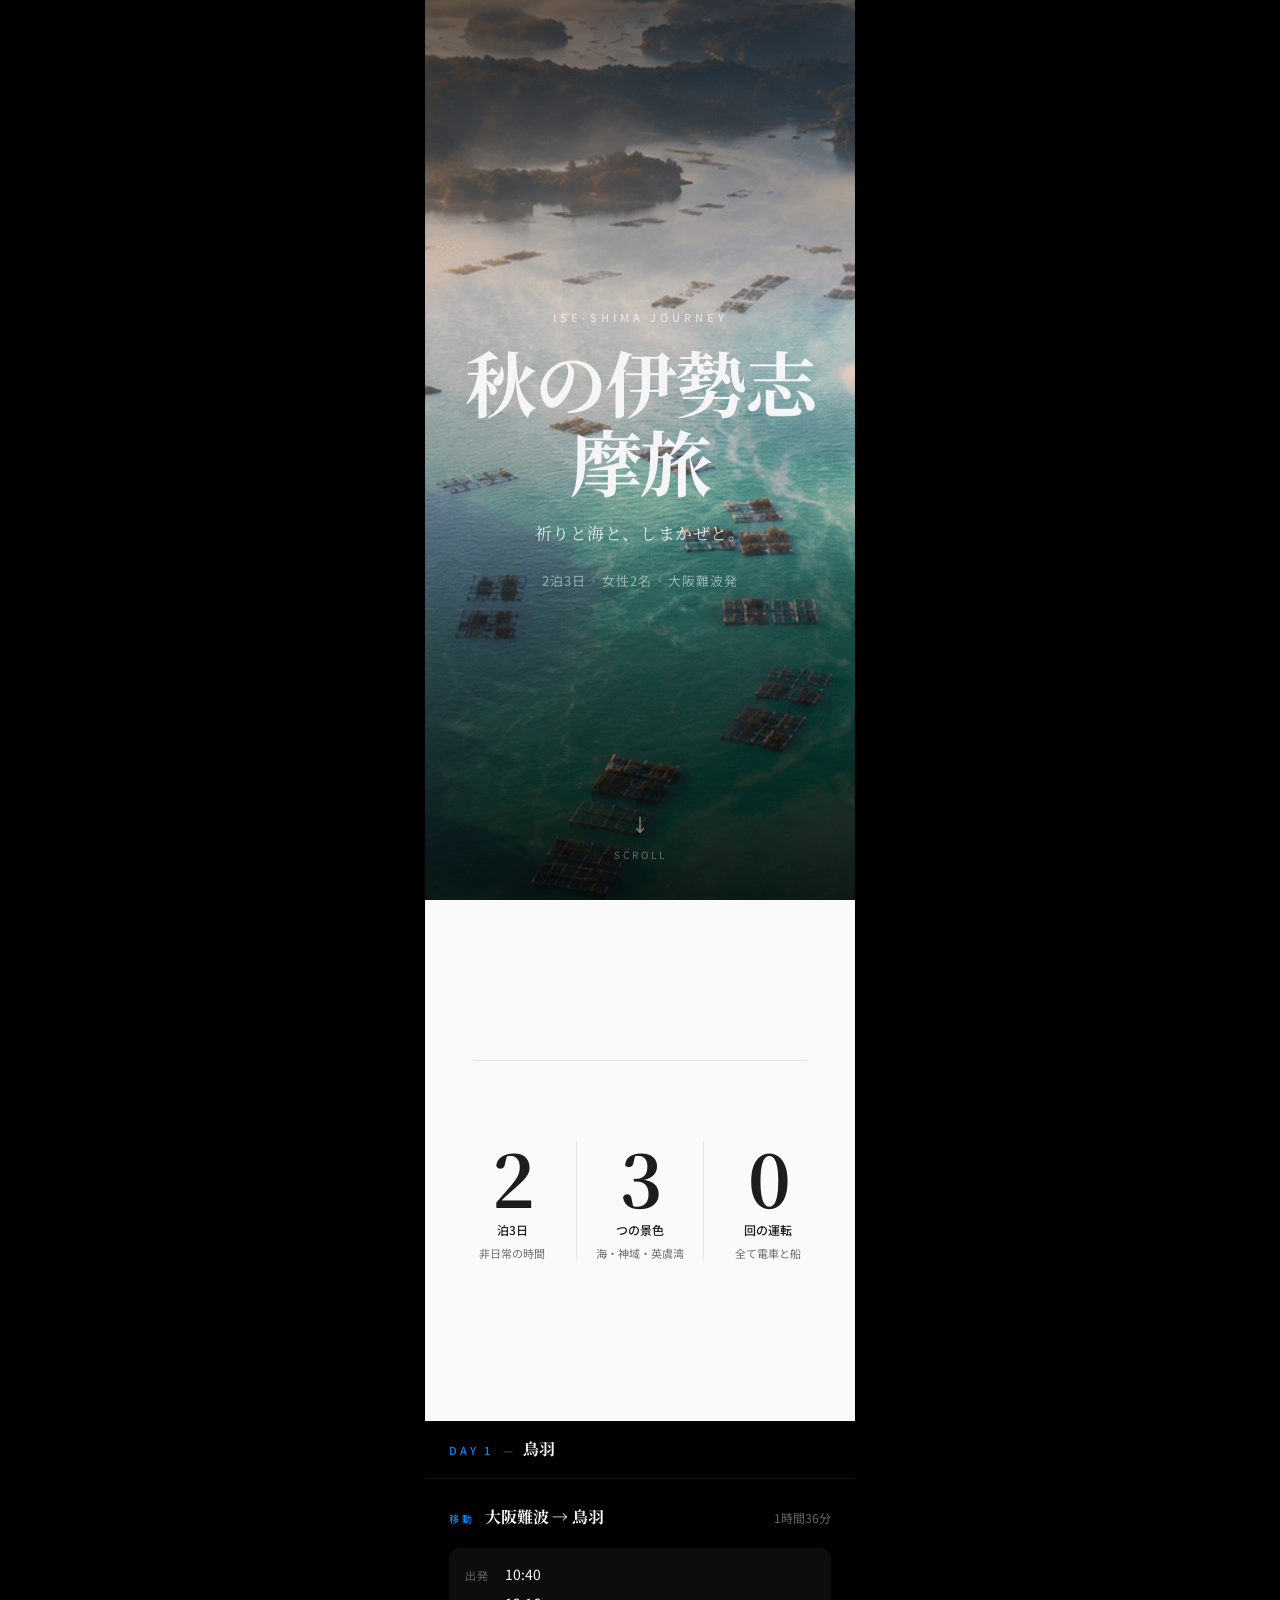
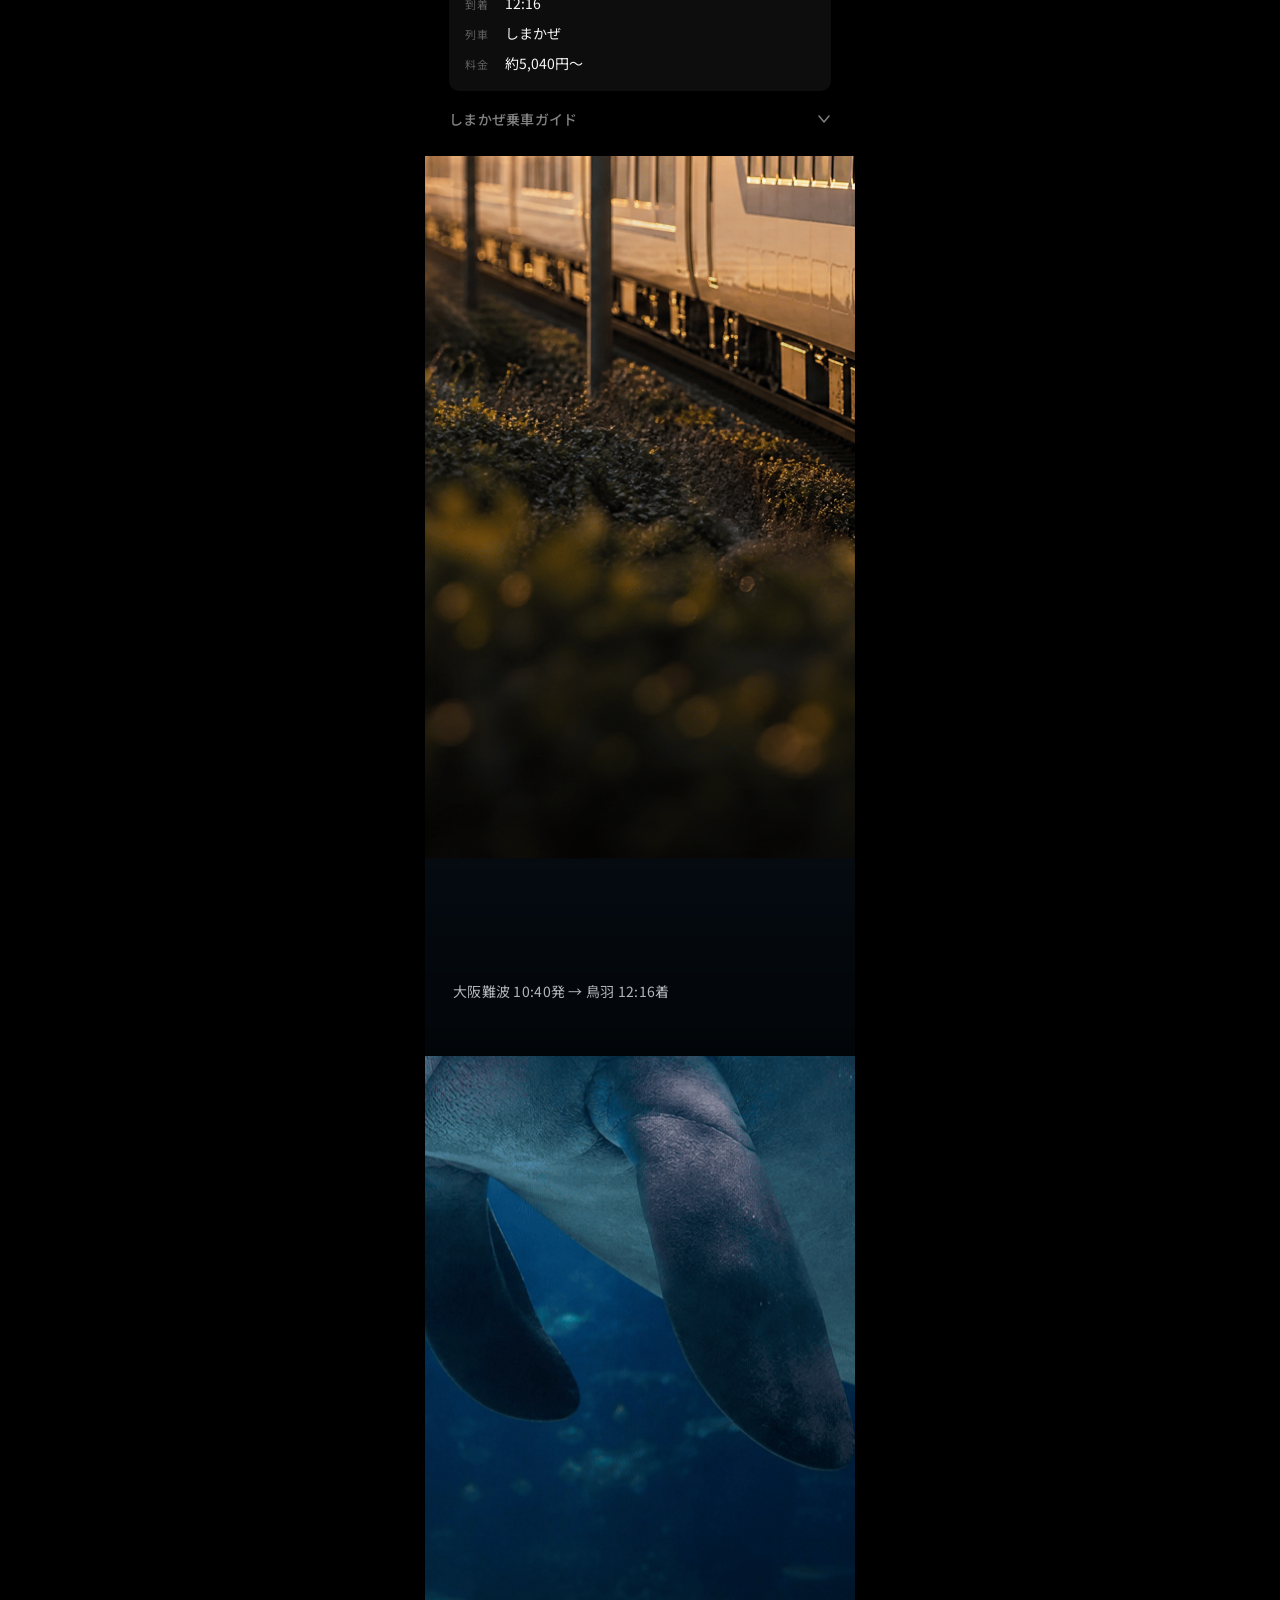
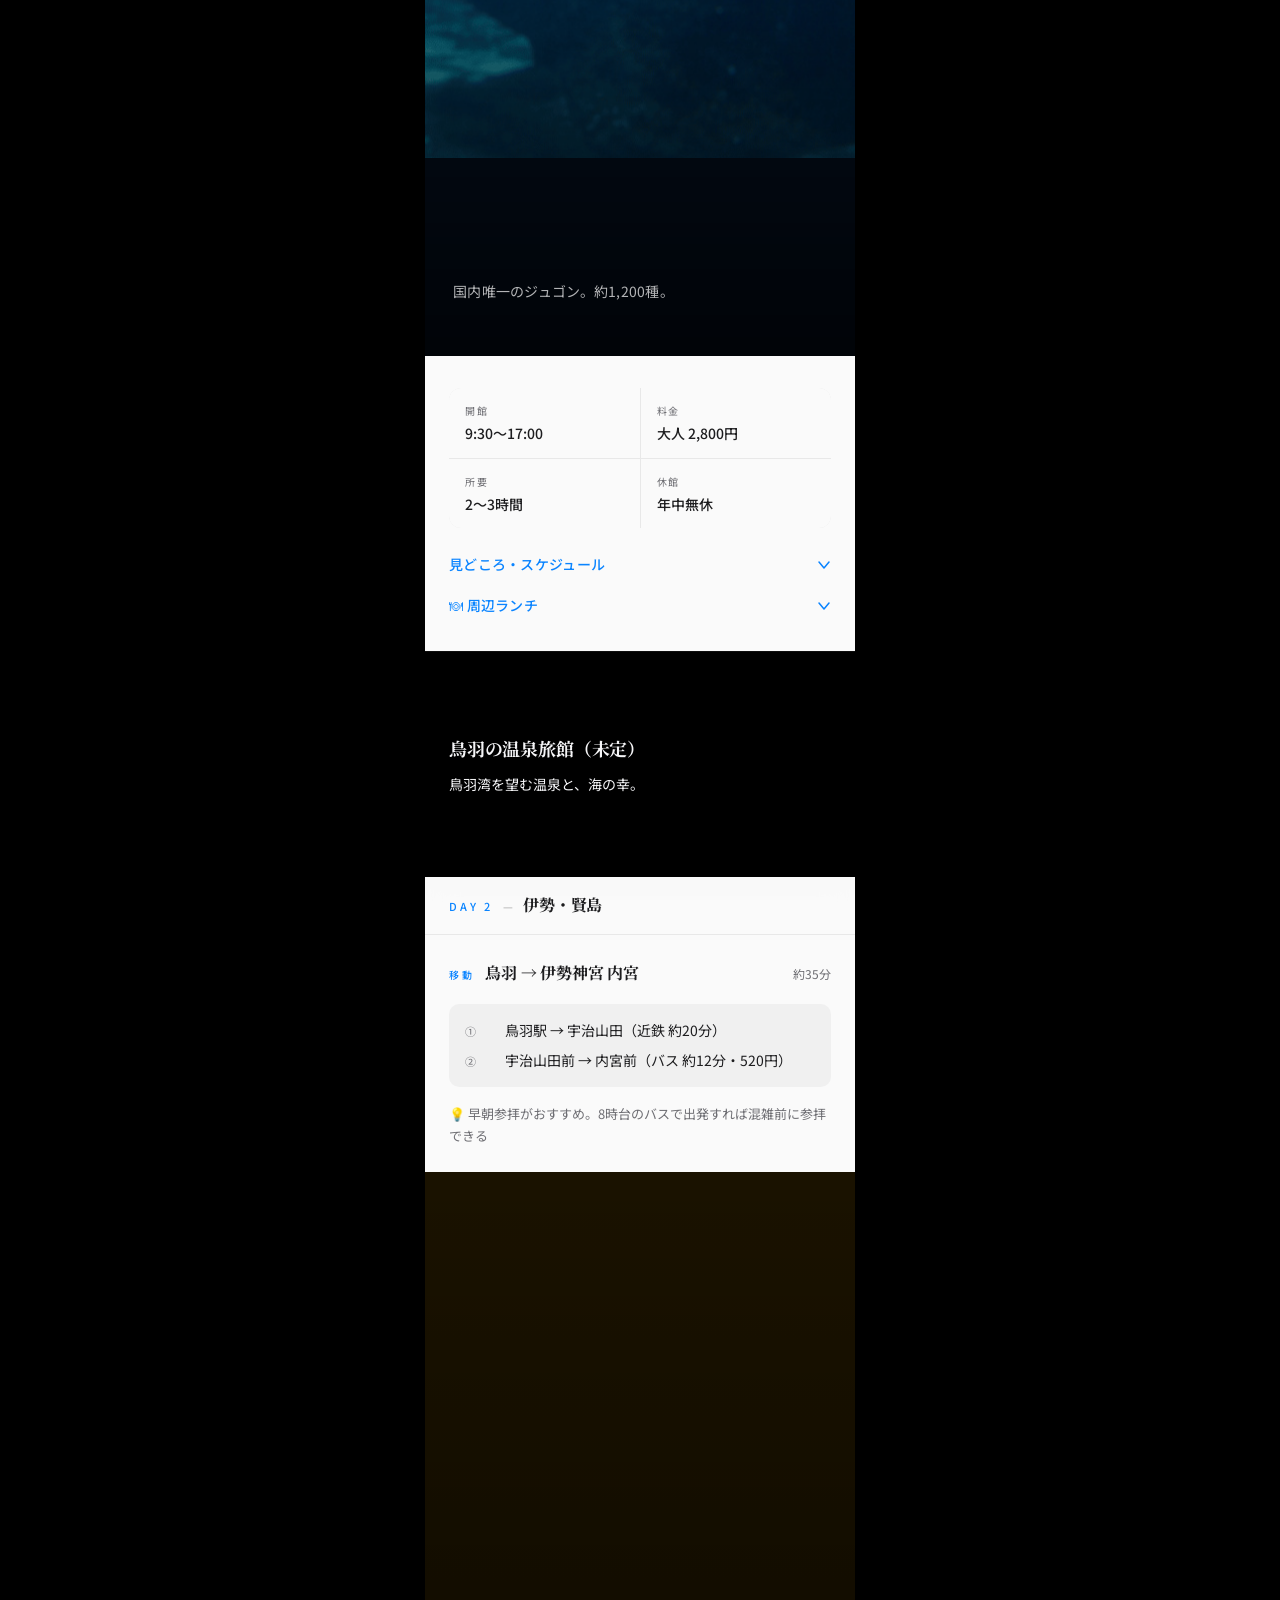
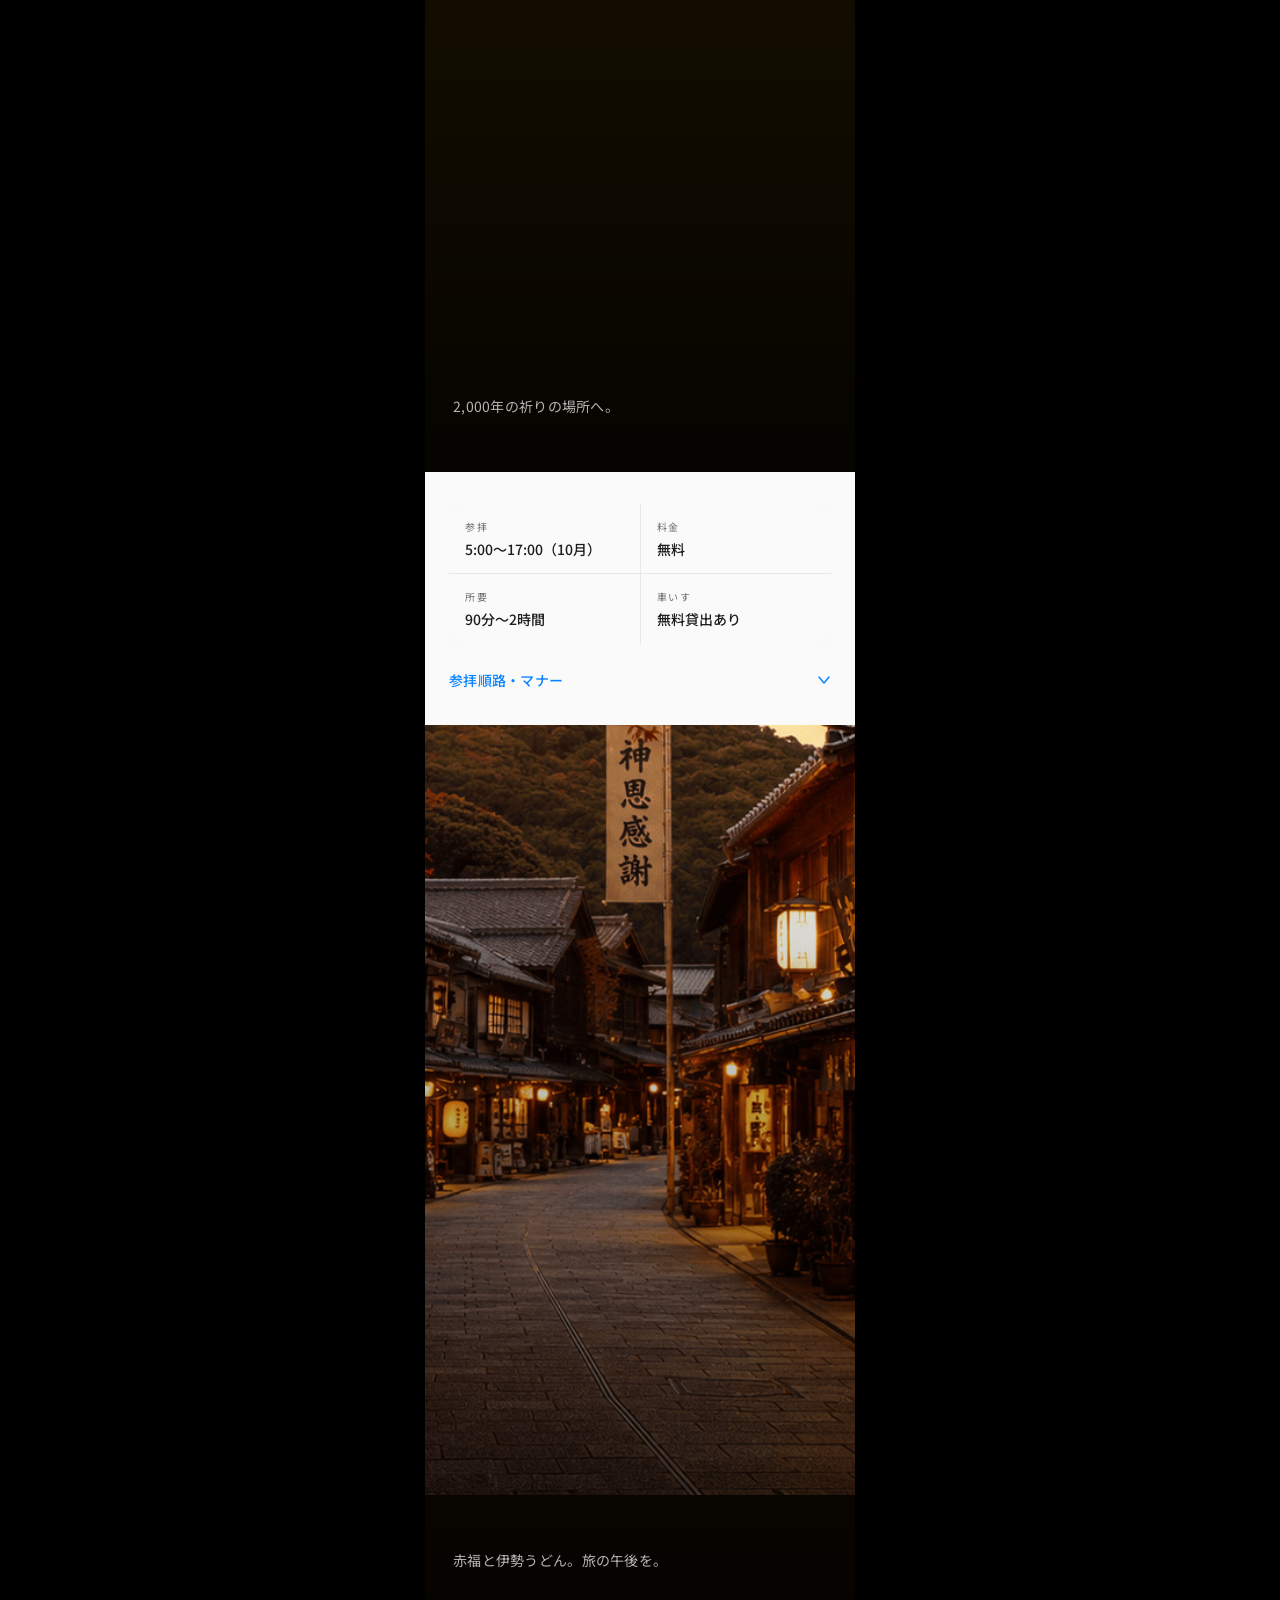
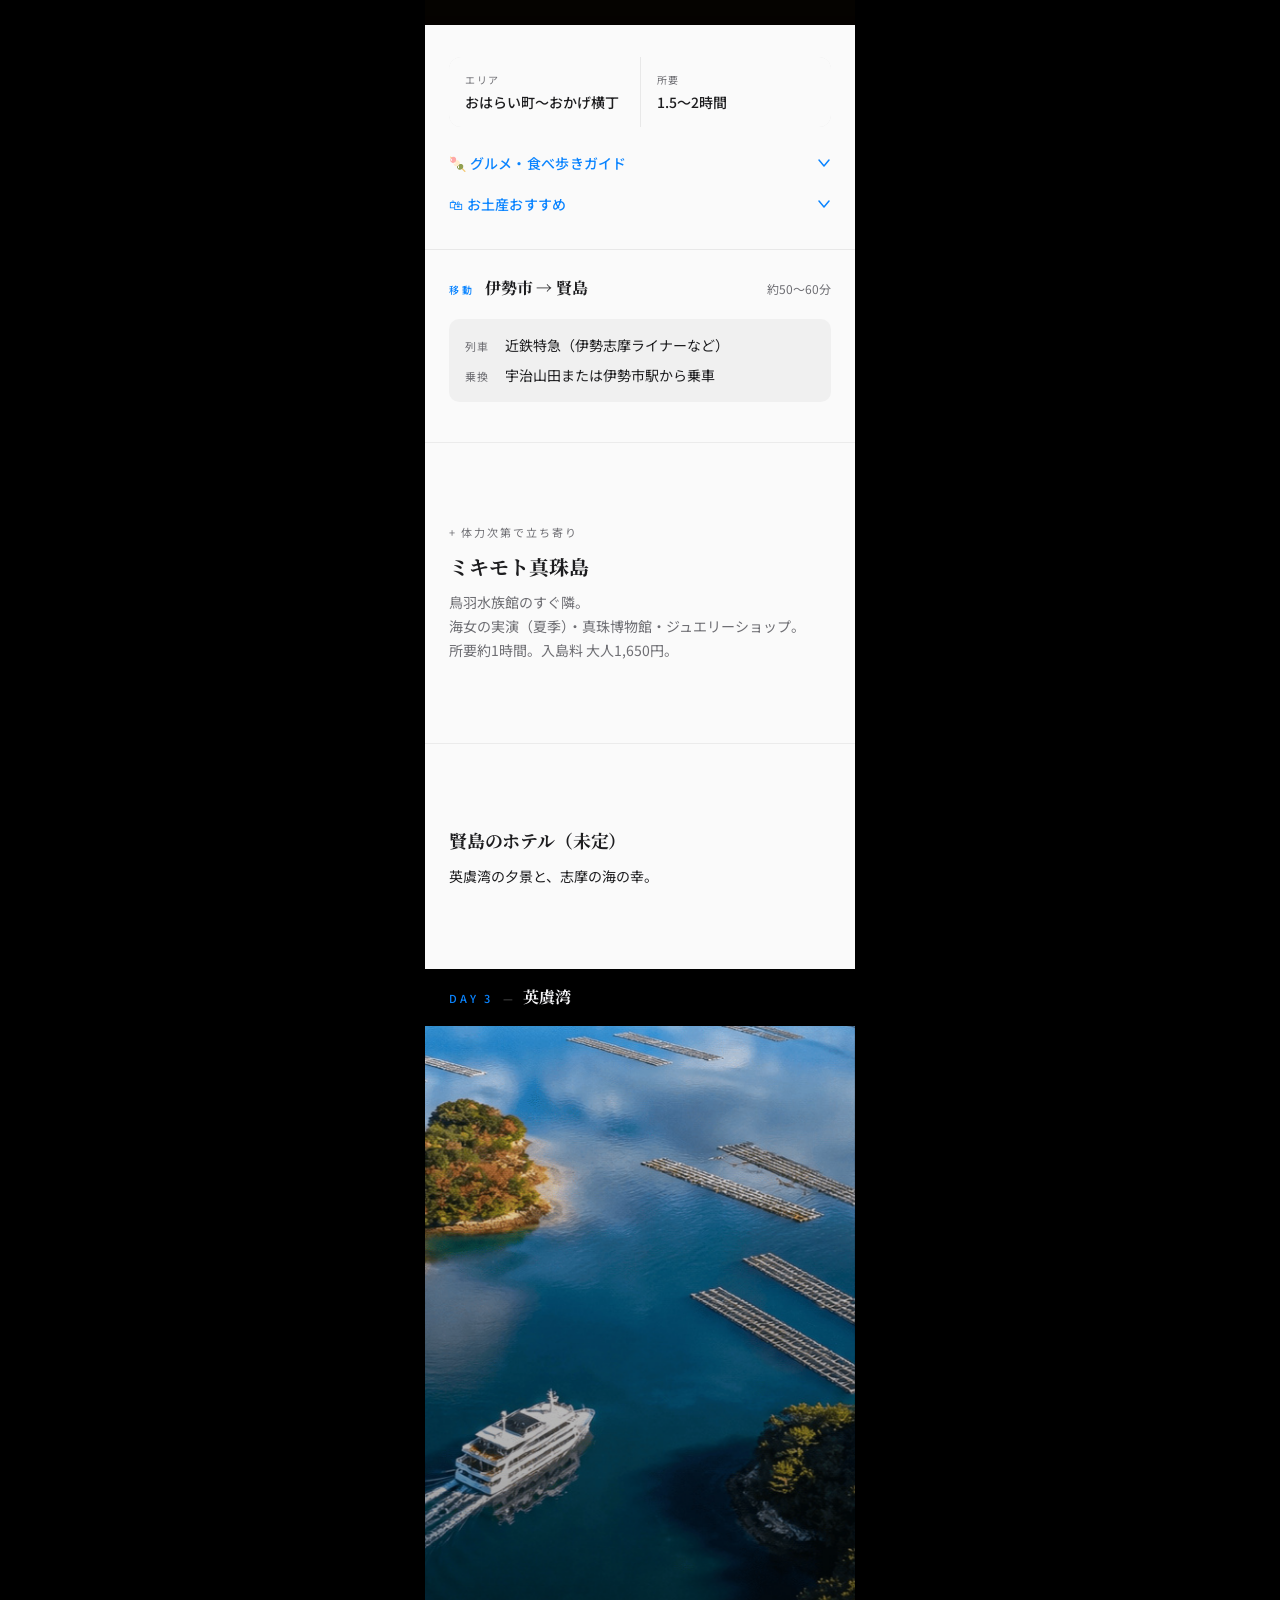
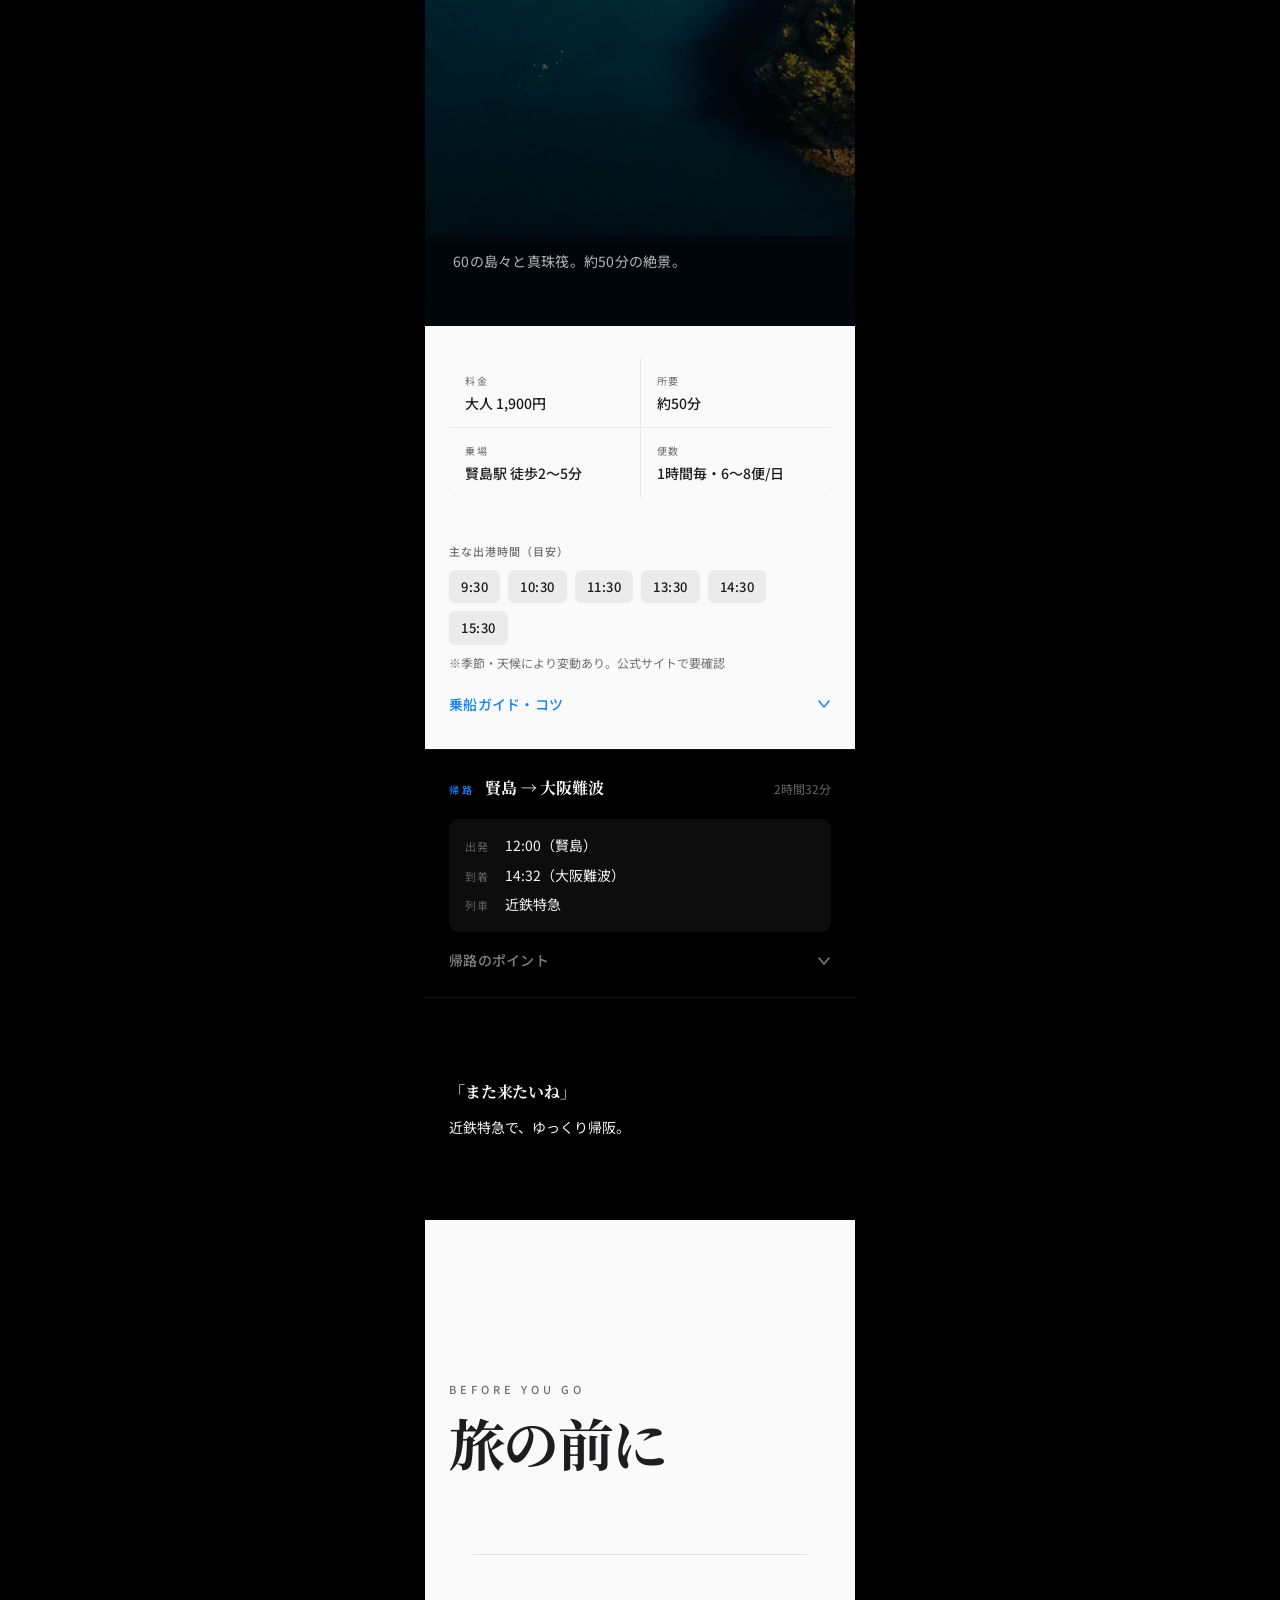
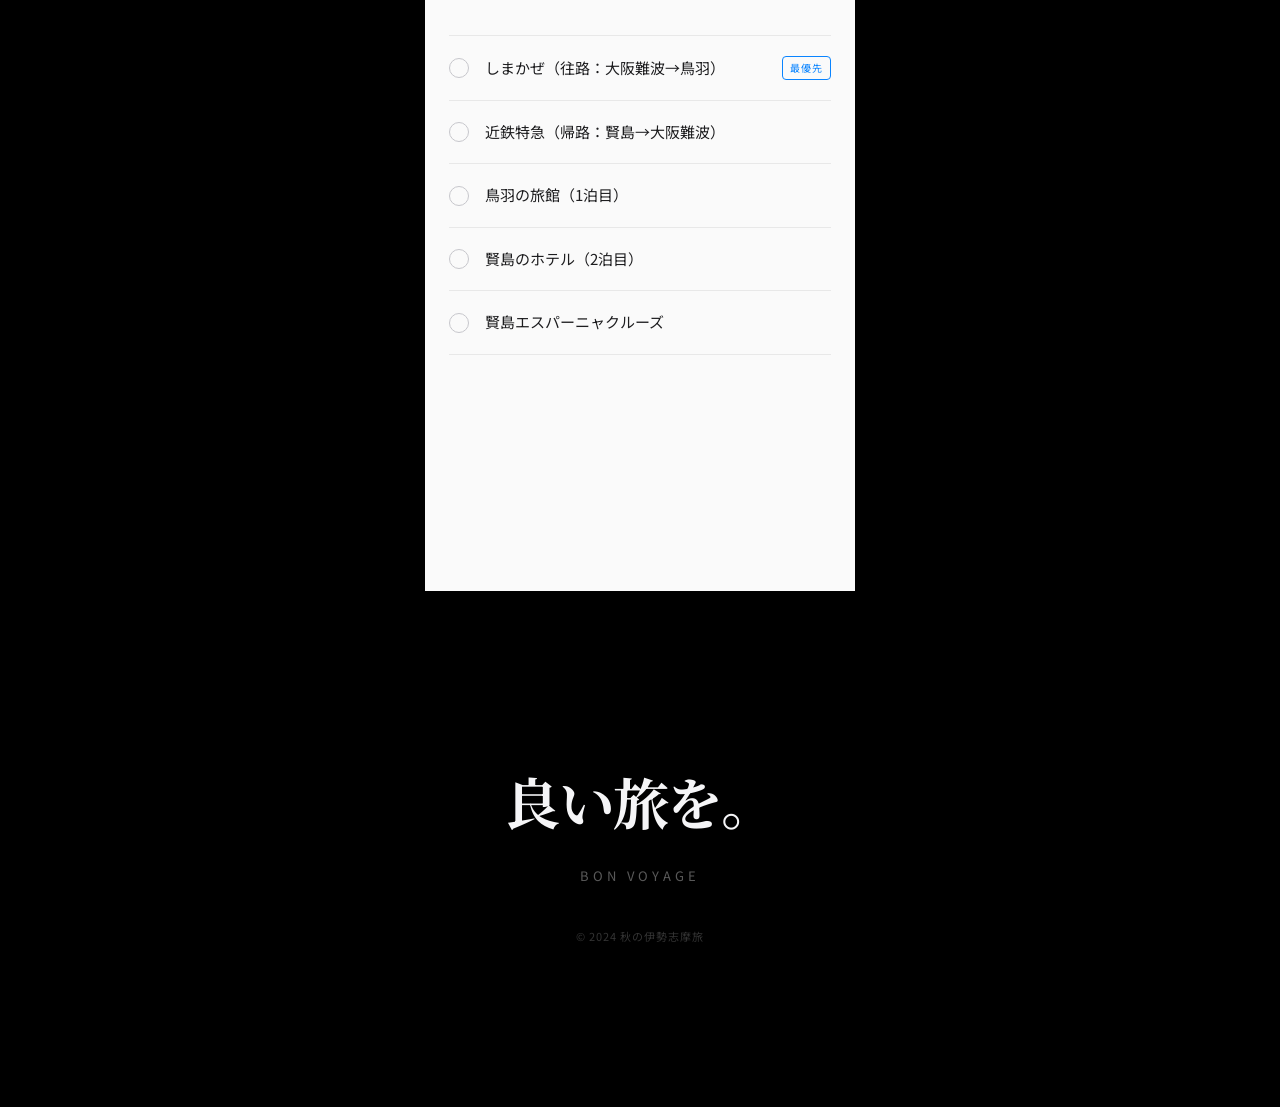
==== ise-tabi/index.html @ 3413e28e "Add detailed travel info: transport guides, spot details, gourmet recommendations" ====
<!DOCTYPE html>
<html lang="ja">
<head>
  <meta charset="UTF-8">
  <meta name="viewport" content="width=device-width, initial-scale=1.0">
  <title>秋の伊勢志摩旅</title>
  <link rel="preconnect" href="https://fonts.googleapis.com">
  <link href="https://fonts.googleapis.com/css2?family=Noto+Serif+JP:wght@700&family=Noto+Sans+JP:wght@400;500&display=swap" rel="stylesheet">
  <link rel="stylesheet" href="css/style.css">
</head>
<body>

  <div id="progress" aria-hidden="true"></div>

  <!-- ① Hero ───────────────────────────── -->
  <section class="s-hero" id="hero">
    <div class="img-block" data-fallback="#050e1a">
      <div class="parallax-wrap">
        <img class="parallax-img" src="assets/images/hero.jpg"
             alt="英虞湾の朝靄" loading="eager" decoding="async">
      </div>
      <div class="overlay overlay-both">
        <div class="hero-body" id="hero-body">
          <p class="hero-en fade-hero">Ise-Shima Journey</p>
          <h1 class="hero-h1">
            <span class="line-wrap">
              <span class="line-inner fade-hero" style="animation-delay:.1s">秋の伊勢志摩旅</span>
            </span>
          </h1>
          <p class="hero-catch fade-hero" style="animation-delay:.25s">祈りと海と、しまかぜと。</p>
          <p class="hero-meta fade-hero" style="animation-delay:.4s">2泊3日 · 女性2名 · 大阪難波発</p>
        </div>
        <div class="scroll-hint" aria-hidden="true">
          <span class="scroll-arrow">↓</span>
          <span class="scroll-label">Scroll</span>
        </div>
      </div>
    </div>
  </section>

  <!-- ② Summary ────────────────────────── -->
  <section class="s-summary s-light" id="summary">
    <div class="inner">
      <div class="line-draw reveal-line"></div>
      <div class="stats">
        <div class="stat fade-in">
          <span class="stat-num" data-count="2">0</span>
          <p class="stat-unit">泊3日</p>
          <p class="stat-desc">非日常の時間</p>
        </div>
        <div class="stat fade-in" style="transition-delay:.12s">
          <span class="stat-num" data-count="3">0</span>
          <p class="stat-unit">つの景色</p>
          <p class="stat-desc">海・神域・英虞湾</p>
        </div>
        <div class="stat fade-in" style="transition-delay:.24s">
          <span class="stat-num" data-count="0">0</span>
          <p class="stat-unit">回の運転</p>
          <p class="stat-desc">全て電車と船</p>
        </div>
      </div>
    </div>
  </section>

  <!-- ③ Day 1 ───────────────────────────── -->
  <section class="s-day s-dark" id="day1">

    <header class="day-sticky day-sticky-dark">
      <span class="day-tag">Day 1</span>
      <span class="day-dash">—</span>
      <span class="day-place">鳥羽</span>
    </header>

    <!-- 移動ガイド: しまかぜ -->
    <div class="move-card s-dark fade-in">
      <div class="inner">
        <div class="move-header">
          <span class="move-label">移動</span>
          <span class="move-route-text">大阪難波 → 鳥羽</span>
          <span class="move-dur">1時間36分</span>
        </div>
        <div class="move-grid">
          <div class="mg-item"><span class="mg-k">出発</span><span class="mg-v">10:40</span></div>
          <div class="mg-item"><span class="mg-k">到着</span><span class="mg-v">12:16</span></div>
          <div class="mg-item"><span class="mg-k">列車</span><span class="mg-v">しまかぜ</span></div>
          <div class="mg-item"><span class="mg-k">料金</span><span class="mg-v">約5,040円〜</span></div>
        </div>
        <button class="accordion-btn acc-dark" aria-expanded="false">
          <span>しまかぜ乗車ガイド</span>
          <svg class="acc-icon" width="14" height="14" viewBox="0 0 14 14" aria-hidden="true">
            <polyline points="2,4 7,10 12,4" fill="none" stroke="currentColor" stroke-width="1.5" stroke-linecap="round" stroke-linejoin="round"/>
          </svg>
        </button>
        <div class="accordion-body">
          <ul class="detail-list detail-dark">
            <li>予約は乗車1ヶ月前の10:30から。展望席は即日完売することも</li>
            <li>5号車がカフェ車両（先着順）。松阪牛カレー・赤福・限定スイーツあり</li>
            <li>火曜運休・1日1往復のみ。難波10:20頃には改札内へ</li>
            <li>特別料金＝乗車券＋特急料金＋しまかぜ料金（計3種）</li>
            <li>個室（和風・洋風）は2名〜利用可。旅の特別感UP</li>
          </ul>
        </div>
      </div>
    </div>

    <!-- しまかぜ画像 -->
    <div class="img-block fade-in" data-fallback="#0d1b2a">
      <div class="parallax-wrap">
        <img class="parallax-img" src="assets/images/shimakaze.jpg"
             alt="しまかぜ走行シーン" loading="lazy" decoding="async">
      </div>
      <div class="overlay overlay-bottom">
        <div class="overlay-text">
          <h2 class="overlay-title reveal-text">しまかぜ</h2>
          <p class="overlay-sub">大阪難波 10:40発 → 鳥羽 12:16着</p>
        </div>
      </div>
    </div>

    <!-- 鳥羽水族館画像 -->
    <div class="img-block fade-in" data-fallback="#061428">
      <div class="parallax-wrap">
        <img class="parallax-img" src="assets/images/aquarium.jpg"
             alt="鳥羽水族館" loading="lazy" decoding="async">
      </div>
      <div class="overlay overlay-bottom">
        <div class="overlay-text">
          <h2 class="overlay-title reveal-text">鳥羽水族館</h2>
          <p class="overlay-sub">国内唯一のジュゴン。約1,200種。</p>
        </div>
      </div>
    </div>

    <!-- 鳥羽水族館 詳細 -->
    <div class="detail-wrap s-light">
      <div class="inner">
        <div class="info-grid">
          <div class="ig-item"><span class="ig-k">開館</span><span class="ig-v">9:30〜17:00</span></div>
          <div class="ig-item"><span class="ig-k">料金</span><span class="ig-v">大人 2,800円</span></div>
          <div class="ig-item"><span class="ig-k">所要</span><span class="ig-v">2〜3時間</span></div>
          <div class="ig-item"><span class="ig-k">休館</span><span class="ig-v">年中無休</span></div>
        </div>

        <button class="accordion-btn" aria-expanded="false">
          <span>見どころ・スケジュール</span>
          <svg class="acc-icon" width="14" height="14" viewBox="0 0 14 14" aria-hidden="true">
            <polyline points="2,4 7,10 12,4" fill="none" stroke="currentColor" stroke-width="1.5" stroke-linecap="round" stroke-linejoin="round"/>
          </svg>
        </button>
        <div class="accordion-body">
          <div class="sub-section">
            <p class="sub-title">🦭 アシカショー</p>
            <div class="time-tags">
              <span class="time-tag">10:30</span>
              <span class="time-tag">13:00</span>
              <span class="time-tag">15:30</span>
            </div>
            <p class="sub-note">パフォーマンススタジアム開催。早めに席を確保して</p>
          </div>
          <div class="sub-section">
            <p class="sub-title">🦦 ラッコ（2頭）</p>
            <ul class="detail-list">
              <li>メイ：鼻にキズあり、白っぽい毛、いたずら好き</li>
              <li>キラ：顔周りが黄みがかり、長いヒゲ、おっとり</li>
            </ul>
          </div>
          <div class="sub-section">
            <p class="sub-title">🐟 ジュゴン「セレナ」</p>
            <ul class="detail-list">
              <li>日本国内で唯一飼育。「人魚の海」エリアで展示</li>
              <li>世界的にも飼育例が極めて少ない希少種</li>
            </ul>
          </div>
          <div class="sub-section">
            <p class="sub-title">💡 おすすめの過ごし方</p>
            <ul class="detail-list">
              <li>12:30〜13:00着で入館→アシカショー13:00が理想</li>
              <li>全館バリアフリー対応・車いす貸出あり</li>
              <li>入館料はKKdayなど旅行サイトで少し安く買える</li>
            </ul>
          </div>
        </div>

        <button class="accordion-btn" aria-expanded="false" style="margin-top:16px">
          <span>🍽 周辺ランチ</span>
          <svg class="acc-icon" width="14" height="14" viewBox="0 0 14 14" aria-hidden="true">
            <polyline points="2,4 7,10 12,4" fill="none" stroke="currentColor" stroke-width="1.5" stroke-linecap="round" stroke-linejoin="round"/>
          </svg>
        </button>
        <div class="accordion-body">
          <div class="gourmet-list">
            <div class="gourmet-item">
              <div class="gi-header">
                <span class="gi-name">浜幸</span>
                <span class="gi-dist">鳥羽駅すぐ</span>
              </div>
              <p class="gi-desc">漁師直営。手こね寿司・海鮮丼が名物</p>
            </div>
            <div class="gourmet-item">
              <div class="gi-header">
                <span class="gi-name">海女小屋 はまなみ</span>
                <span class="gi-dist">市街地</span>
              </div>
              <p class="gi-desc">伊勢エビ・アワビ・サザエの炭火網焼き体験</p>
            </div>
            <div class="gourmet-item">
              <div class="gi-header">
                <span class="gi-name">花さんご</span>
                <span class="gi-dist">水族館内</span>
              </div>
              <p class="gi-desc">大水槽を見ながら食事。外出不要で便利</p>
            </div>
          </div>
        </div>
      </div>
    </div>

    <!-- 宿泊 -->
    <div class="stay-block">
      <p class="stay-title fade-in">鳥羽の温泉旅館（未定）</p>
      <p class="stay-desc fade-in" style="transition-delay:.1s">鳥羽湾を望む温泉と、海の幸。</p>
    </div>

  </section>

  <!-- ④ Day 2 ───────────────────────────── -->
  <section class="s-day s-light" id="day2">

    <header class="day-sticky day-sticky-light">
      <span class="day-tag">Day 2</span>
      <span class="day-dash">—</span>
      <span class="day-place">伊勢・賢島</span>
    </header>

    <!-- 移動ガイド: 鳥羽→内宮 -->
    <div class="move-card s-light move-card-light fade-in">
      <div class="inner">
        <div class="move-header">
          <span class="move-label move-label-light">移動</span>
          <span class="move-route-text move-route-light">鳥羽 → 伊勢神宮 内宮</span>
          <span class="move-dur move-dur-light">約35分</span>
        </div>
        <div class="move-grid move-grid-light">
          <div class="mg-item"><span class="mg-k">①</span><span class="mg-v">鳥羽駅 → 宇治山田（近鉄 約20分）</span></div>
          <div class="mg-item"><span class="mg-k">②</span><span class="mg-v">宇治山田前 → 内宮前（バス 約12分・520円）</span></div>
        </div>
        <p class="move-tip">💡 早朝参拝がおすすめ。8時台のバスで出発すれば混雑前に参拝できる</p>
      </div>
    </div>

    <!-- 伊勢神宮画像 -->
    <div class="img-block fade-in" data-fallback="#1a1200">
      <div class="parallax-wrap">
        <img class="parallax-img" src="assets/images/naiku.jpg"
             alt="伊勢神宮内宮・参道" loading="lazy" decoding="async">
      </div>
      <div class="overlay overlay-bottom">
        <div class="overlay-text">
          <h2 class="overlay-title reveal-text">伊勢神宮 内宮</h2>
          <p class="overlay-sub">2,000年の祈りの場所へ。</p>
        </div>
      </div>
    </div>

    <!-- 伊勢神宮 詳細 -->
    <div class="detail-wrap s-light">
      <div class="inner">
        <div class="info-grid">
          <div class="ig-item"><span class="ig-k">参拝</span><span class="ig-v">5:00〜17:00（10月）</span></div>
          <div class="ig-item"><span class="ig-k">料金</span><span class="ig-v">無料</span></div>
          <div class="ig-item"><span class="ig-k">所要</span><span class="ig-v">90分〜2時間</span></div>
          <div class="ig-item"><span class="ig-k">車いす</span><span class="ig-v">無料貸出あり</span></div>
        </div>

        <button class="accordion-btn" aria-expanded="false">
          <span>参拝順路・マナー</span>
          <svg class="acc-icon" width="14" height="14" viewBox="0 0 14 14" aria-hidden="true">
            <polyline points="2,4 7,10 12,4" fill="none" stroke="currentColor" stroke-width="1.5" stroke-linecap="round" stroke-linejoin="round"/>
          </svg>
        </button>
        <div class="accordion-body">
          <div class="sub-section">
            <p class="sub-title">参拝の順路</p>
            <ol class="order-list">
              <li>宇治橋で一礼してから渡る（右側通行）</li>
              <li>五十鈴川御手洗場で手を清める</li>
              <li>御正宮（天照大御神）へ参拝</li>
              <li>荒祭宮へ（個人的なお願いはここで）</li>
            </ol>
          </div>
          <div class="sub-section">
            <p class="sub-title">参拝マナー</p>
            <ul class="detail-list">
              <li>参道は中央（正中）を歩かない。神の通り道</li>
              <li>御正宮では「感謝」を伝えるのが慣わし</li>
              <li>個人的な願い事は第一別宮・荒祭宮へ</li>
              <li>鳥居の前後で軽く一礼を忘れずに</li>
              <li>玉砂利道あり。歩きやすい靴が必須</li>
            </ul>
          </div>
          <div class="sub-section">
            <p class="sub-title">秋の特別な景色</p>
            <ul class="detail-list">
              <li>神苑（宇治橋右手）は紅葉の名所</li>
              <li>朝霧に包まれた参道は格別の静けさ</li>
            </ul>
          </div>
        </div>
      </div>
    </div>

    <!-- おかげ横丁画像 -->
    <div class="img-block fade-in" data-fallback="#1a0e00">
      <div class="parallax-wrap">
        <img class="parallax-img" src="assets/images/okage.jpg"
             alt="おかげ横丁" loading="lazy" decoding="async">
      </div>
      <div class="overlay overlay-bottom">
        <div class="overlay-text">
          <h2 class="overlay-title reveal-text">おかげ横丁</h2>
          <p class="overlay-sub">赤福と伊勢うどん。旅の午後を。</p>
        </div>
      </div>
    </div>

    <!-- おかげ横丁 詳細 -->
    <div class="detail-wrap s-light">
      <div class="inner">
        <div class="info-grid">
          <div class="ig-item"><span class="ig-k">エリア</span><span class="ig-v">おはらい町〜おかげ横丁</span></div>
          <div class="ig-item"><span class="ig-k">所要</span><span class="ig-v">1.5〜2時間</span></div>
        </div>

        <button class="accordion-btn" aria-expanded="false">
          <span>🍡 グルメ・食べ歩きガイド</span>
          <svg class="acc-icon" width="14" height="14" viewBox="0 0 14 14" aria-hidden="true">
            <polyline points="2,4 7,10 12,4" fill="none" stroke="currentColor" stroke-width="1.5" stroke-linecap="round" stroke-linejoin="round"/>
          </svg>
        </button>
        <div class="accordion-body">
          <div class="gourmet-list">
            <div class="gourmet-item">
              <div class="gi-header">
                <span class="gi-name">赤福本店</span>
                <span class="gi-price">餅2個＋茶 400円</span>
              </div>
              <p class="gi-desc">朝5:00から営業。店内で出来立てを味わえる。朔日餅（毎月1日限定）も人気</p>
            </div>
            <div class="gourmet-item">
              <div class="gi-header">
                <span class="gi-name">ふくすけ</span>
                <span class="gi-price">伊勢うどん 650円〜</span>
              </div>
              <p class="gi-desc">三重産小麦の極太もっちり麺。やわらか〜く煮た麺に濃い醤油だれ。10:00〜17:00</p>
            </div>
            <div class="gourmet-item">
              <div class="gi-header">
                <span class="gi-name">すし久</span>
                <span class="gi-price">てこね寿し 1,600円〜</span>
              </div>
              <p class="gi-desc">甘辛しょうゆ漬けカツオの本格てこね寿し。伊勢路膳（3,700円）も充実。11:00〜</p>
            </div>
            <div class="gourmet-item">
              <div class="gi-header">
                <span class="gi-name">食べ歩き</span>
                <span class="gi-price">300円前後〜</span>
              </div>
              <p class="gi-desc">たこ棒・みたらし団子・揚げたてコロッケ（豚捨）など食べ歩きも充実</p>
            </div>
          </div>
        </div>

        <button class="accordion-btn" aria-expanded="false" style="margin-top:16px">
          <span>🛍 お土産おすすめ</span>
          <svg class="acc-icon" width="14" height="14" viewBox="0 0 14 14" aria-hidden="true">
            <polyline points="2,4 7,10 12,4" fill="none" stroke="currentColor" stroke-width="1.5" stroke-linecap="round" stroke-linejoin="round"/>
          </svg>
        </button>
        <div class="accordion-body">
          <ul class="detail-list">
            <li>赤福餅（8個入り900円〜）— 定番中の定番</li>
            <li>伊勢うどんセット（ふくすけのお土産用）</li>
            <li>おかげ犬サブレ — 国産バター使用・かわいいパッケージ</li>
            <li>岩戸餅（岩戸屋）— おかめの顔の大きな看板が目印</li>
            <li>伊勢角屋麦酒 — 地ビール・飲み比べセットも</li>
          </ul>
        </div>
      </div>
    </div>

    <!-- 移動ガイド: 伊勢→賢島 -->
    <div class="move-card s-light move-card-light fade-in">
      <div class="inner">
        <div class="move-header">
          <span class="move-label move-label-light">移動</span>
          <span class="move-route-text move-route-light">伊勢市 → 賢島</span>
          <span class="move-dur move-dur-light">約50〜60分</span>
        </div>
        <div class="move-grid move-grid-light">
          <div class="mg-item"><span class="mg-k">列車</span><span class="mg-v">近鉄特急（伊勢志摩ライナーなど）</span></div>
          <div class="mg-item"><span class="mg-k">乗換</span><span class="mg-v">宇治山田または伊勢市駅から乗車</span></div>
        </div>
      </div>
    </div>

    <!-- 任意: ミキモト -->
    <div class="optional-spot s-light fade-in">
      <div class="inner">
        <p class="opt-tag">+ 体力次第で立ち寄り</p>
        <p class="opt-title">ミキモト真珠島</p>
        <p class="opt-desc">鳥羽水族館のすぐ隣。<br>海女の実演（夏季）・真珠博物館・ジュエリーショップ。<br>所要約1時間。入島料 大人1,650円。</p>
      </div>
    </div>

    <!-- 宿泊 -->
    <div class="stay-block stay-light">
      <p class="stay-title fade-in">賢島のホテル（未定）</p>
      <p class="stay-desc fade-in" style="transition-delay:.1s">英虞湾の夕景と、志摩の海の幸。</p>
    </div>

  </section>

  <!-- ⑤ Day 3 ───────────────────────────── -->
  <section class="s-day s-dark" id="day3">

    <header class="day-sticky day-sticky-dark">
      <span class="day-tag">Day 3</span>
      <span class="day-dash">—</span>
      <span class="day-place">英虞湾</span>
    </header>

    <!-- クルーズ画像 -->
    <div class="img-block fade-in" data-fallback="#001a2c">
      <div class="parallax-wrap">
        <img class="parallax-img" src="assets/images/cruise.jpg"
             alt="エスパーニャクルーズ・英虞湾" loading="lazy" decoding="async">
      </div>
      <div class="overlay overlay-bottom">
        <div class="overlay-text">
          <h2 class="overlay-title reveal-text">賢島エスパーニャクルーズ</h2>
          <p class="overlay-sub">60の島々と真珠筏。約50分の絶景。</p>
        </div>
      </div>
    </div>

    <!-- クルーズ詳細 -->
    <div class="detail-wrap s-light">
      <div class="inner">
        <div class="info-grid">
          <div class="ig-item"><span class="ig-k">料金</span><span class="ig-v">大人 1,900円</span></div>
          <div class="ig-item"><span class="ig-k">所要</span><span class="ig-v">約50分</span></div>
          <div class="ig-item"><span class="ig-k">乗場</span><span class="ig-v">賢島駅 徒歩2〜5分</span></div>
          <div class="ig-item"><span class="ig-k">便数</span><span class="ig-v">1時間毎・6〜8便/日</span></div>
        </div>

        <div class="sub-section" style="padding-top:20px">
          <p class="sub-title sub-title-sm">主な出港時間（目安）</p>
          <div class="time-tags">
            <span class="time-tag">9:30</span>
            <span class="time-tag">10:30</span>
            <span class="time-tag">11:30</span>
            <span class="time-tag">13:30</span>
            <span class="time-tag">14:30</span>
            <span class="time-tag">15:30</span>
          </div>
          <p class="sub-note">※季節・天候により変動あり。公式サイトで要確認</p>
        </div>

        <button class="accordion-btn" aria-expanded="false">
          <span>乗船ガイド・コツ</span>
          <svg class="acc-icon" width="14" height="14" viewBox="0 0 14 14" aria-hidden="true">
            <polyline points="2,4 7,10 12,4" fill="none" stroke="currentColor" stroke-width="1.5" stroke-linecap="round" stroke-linejoin="round"/>
          </svg>
        </button>
        <div class="accordion-body">
          <div class="sub-section">
            <p class="sub-title">デッキの選び方</p>
            <ul class="detail-list">
              <li>3階展望デッキ：オープンエア。景色は最高だが座席少なめ</li>
              <li>2階客室：屋内で快適。特別室「イサベラ」はクラシカルな内装</li>
              <li>秋は薄手の羽織を1枚持参すると安心</li>
            </ul>
          </div>
          <div class="sub-section">
            <p class="sub-title">当日の注意</p>
            <ul class="detail-list">
              <li>出航15分前には乗り場へ。繁忙期は早めに</li>
              <li>座ったまま英虞湾を遊覧。体力消耗ほぼゼロ</li>
              <li>荒天・強風時は運休あり（要確認）</li>
              <li>1〜2月は定期点検のため一時運休期間あり</li>
            </ul>
          </div>
        </div>
      </div>
    </div>

    <!-- 移動ガイド: 帰路 -->
    <div class="move-card s-dark fade-in">
      <div class="inner">
        <div class="move-header">
          <span class="move-label">帰路</span>
          <span class="move-route-text">賢島 → 大阪難波</span>
          <span class="move-dur">2時間32分</span>
        </div>
        <div class="move-grid">
          <div class="mg-item"><span class="mg-k">出発</span><span class="mg-v">12:00（賢島）</span></div>
          <div class="mg-item"><span class="mg-k">到着</span><span class="mg-v">14:32（大阪難波）</span></div>
          <div class="mg-item"><span class="mg-k">列車</span><span class="mg-v">近鉄特急</span></div>
        </div>
        <button class="accordion-btn acc-dark" aria-expanded="false">
          <span>帰路のポイント</span>
          <svg class="acc-icon" width="14" height="14" viewBox="0 0 14 14" aria-hidden="true">
            <polyline points="2,4 7,10 12,4" fill="none" stroke="currentColor" stroke-width="1.5" stroke-linecap="round" stroke-linejoin="round"/>
          </svg>
        </button>
        <div class="accordion-body">
          <ul class="detail-list detail-dark">
            <li>しまかぜで戻る場合は賢島発の午後便を事前予約（1日1便）</li>
            <li>伊勢志摩ライナーも快適でおすすめ</li>
            <li>賢島駅の売店でお土産の買い足しも忘れずに</li>
            <li>クルーズ後に食事してから乗車するタイミングに余裕を</li>
          </ul>
        </div>
      </div>
    </div>

    <div class="return-block">
      <p class="return-route fade-in">「また来たいね」</p>
      <p class="return-desc fade-in" style="transition-delay:.1s">近鉄特急で、ゆっくり帰阪。</p>
    </div>

  </section>

  <!-- ⑥ Checklist ────────────────────────── -->
  <section class="s-checklist s-light" id="checklist">
    <div class="inner">
      <p class="section-en fade-in">Before You Go</p>
      <h2 class="section-h2 fade-in" style="transition-delay:.08s">旅の前に</h2>
      <div class="line-draw reveal-line"></div>

      <ul class="checklist" role="list">
        <li class="check-item" data-idx="0">
          <button class="check-btn" aria-pressed="false">
            <span class="check-icon" aria-hidden="true"></span>
            <span class="check-label">しまかぜ（往路：大阪難波→鳥羽）</span>
            <span class="check-badge">最優先</span>
          </button>
        </li>
        <li class="check-item" data-idx="1">
          <button class="check-btn" aria-pressed="false">
            <span class="check-icon" aria-hidden="true"></span>
            <span class="check-label">近鉄特急（帰路：賢島→大阪難波）</span>
          </button>
        </li>
        <li class="check-item" data-idx="2">
          <button class="check-btn" aria-pressed="false">
            <span class="check-icon" aria-hidden="true"></span>
            <span class="check-label">鳥羽の旅館（1泊目）</span>
          </button>
        </li>
        <li class="check-item" data-idx="3">
          <button class="check-btn" aria-pressed="false">
            <span class="check-icon" aria-hidden="true"></span>
            <span class="check-label">賢島のホテル（2泊目）</span>
          </button>
        </li>
        <li class="check-item" data-idx="4">
          <button class="check-btn" aria-pressed="false">
            <span class="check-icon" aria-hidden="true"></span>
            <span class="check-label">賢島エスパーニャクルーズ</span>
          </button>
        </li>
      </ul>

      <p id="complete-msg" aria-live="polite" aria-atomic="true">準備完了 ✓</p>
    </div>
  </section>

  <!-- ⑦ Footer ────────────────────────────── -->
  <footer class="s-footer s-dark">
    <div class="inner">
      <p class="footer-main">良い旅を。</p>
      <p class="footer-en">Bon Voyage</p>
      <p class="footer-copy">© 2024 秋の伊勢志摩旅</p>
    </div>
  </footer>

  <script src="js/scroll.js"></script>
  <script src="js/ui.js"></script>
</body>
</html>
---- ise-tabi/css/style.css ----
/* =============================================
   Google Fonts
   ============================================= */
@import url('https://fonts.googleapis.com/css2?family=Noto+Serif+JP:wght@700&family=Noto+Sans+JP:wght@400;500&display=swap');

/* =============================================
   Variables
   ============================================= */
:root {
  --black:       #000000;
  --white:       #FAFAFA;
  --text-dark:   #F5F5F7;
  --text-light:  #1D1D1F;
  --text-muted:  #6e6e73;
  --accent:      #0A84FF;
  --font-serif:  'Noto Serif JP', serif;
  --font-sans:   'Noto Sans JP', sans-serif;
  --gap:         min(20vh, 160px);
  --gap-sm:      min(10vh, 80px);
}

/* =============================================
   Reset & Base
   ============================================= */
*, *::before, *::after { box-sizing: border-box; margin: 0; padding: 0; }

html { scroll-behavior: smooth; }

body {
  font-family: var(--font-sans);
  font-size: 17px;
  line-height: 1.8;
  background: var(--black);
  color: var(--text-dark);
  max-width: 430px;
  margin: 0 auto;
  overflow-x: hidden;
}

img { display: block; max-width: 100%; }
ul  { list-style: none; }
button { cursor: pointer; border: none; background: none; font: inherit; color: inherit; }

/* Inner wrapper */
.inner {
  padding-left: 24px;
  padding-right: 24px;
}

/* =============================================
   Progress bar
   ============================================= */
#progress {
  position: fixed;
  top: 0; left: 0;
  height: 2px;
  width: 0%;
  background: var(--accent);
  z-index: 200;
  transition: width .1s linear;
  pointer-events: none;
}

/* =============================================
   Color sections
   ============================================= */
.s-dark  { background: var(--black); color: var(--text-dark); }
.s-light { background: var(--white); color: var(--text-light); }

/* =============================================
   Full-screen image block
   ============================================= */
.img-block {
  position: relative;
  width: 100%;
  height: 100svh;
  overflow: hidden;
  /* skeleton color from data-fallback via JS */
  background-color: #111;
}

.parallax-wrap {
  position: absolute;
  /* extend 20% top+bottom for parallax range */
  top: -20%;
  bottom: -20%;
  left: 0;
  right: 0;
}

.parallax-img {
  width: 100%;
  height: 100%;
  object-fit: cover;
  object-position: center;
  opacity: 0;
  transition: opacity .7s ease;
  will-change: transform;
}

.parallax-img.loaded { opacity: 1; }

/* =============================================
   Overlay
   ============================================= */
.overlay {
  position: absolute;
  inset: 0;
  display: flex;
  flex-direction: column;
  justify-content: flex-end;
  pointer-events: none;
}

.overlay-bottom::before {
  content: '';
  position: absolute;
  inset: 0;
  background: linear-gradient(to top,
    rgba(0,0,0,.80) 0%,
    rgba(0,0,0,.30) 50%,
    transparent    100%);
}

.overlay-both::before {
  content: '';
  position: absolute;
  inset: 0;
  background:
    linear-gradient(to bottom, rgba(0,0,0,.55) 0%, transparent 35%),
    linear-gradient(to top,    rgba(0,0,0,.70) 0%, transparent 50%);
}

.overlay-text {
  position: relative;
  z-index: 1;
  padding: 0 28px 52px;
  color: var(--text-dark);
}

/* =============================================
   Hero
   ============================================= */
.s-hero { position: relative; }

.hero-body {
  position: absolute;
  top: 50%;
  left: 0; right: 0;
  transform: translateY(-50%);
  text-align: center;
  padding: 0 28px;
  z-index: 1;
  pointer-events: auto;
}

/* CSS Scroll-driven: hero text fades on scroll (Chrome 115+) */
@supports (animation-timeline: scroll()) {
  .hero-body {
    animation: hero-fade linear both;
    animation-timeline: scroll(root block);
    animation-range: 0vh 45vh;
  }
  @keyframes hero-fade {
    to { opacity: 0; transform: translateY(calc(-50% - 50px)); }
  }
}

.hero-en {
  font-family: var(--font-sans);
  font-size: 11px;
  font-weight: 500;
  letter-spacing: 4px;
  text-transform: uppercase;
  color: rgba(255,255,255,.6);
  margin-bottom: 14px;
}

.hero-h1 {
  font-family: var(--font-serif);
  font-size: clamp(38px, 9vw, 72px);
  font-weight: 700;
  letter-spacing: -0.03em;
  line-height: 1.1;
  color: var(--text-dark);
  margin-bottom: 18px;
  overflow: hidden;
}

/* line-wrap for text reveal */
.line-wrap  { display: block; overflow: hidden; }
.line-inner { display: block; }

.hero-catch {
  font-family: var(--font-serif);
  font-size: 17px;
  letter-spacing: .03em;
  color: rgba(255,255,255,.85);
  margin-bottom: 20px;
}

.hero-meta {
  font-size: 13px;
  letter-spacing: 1px;
  color: rgba(255,255,255,.5);
}

/* Fade-in on load */
.fade-hero {
  opacity: 0;
  transform: translateY(12px);
  animation: hero-appear .9s cubic-bezier(.16,1,.3,1) forwards;
}
@keyframes hero-appear {
  to { opacity: 1; transform: translateY(0); }
}

/* Scroll hint */
.scroll-hint {
  position: absolute;
  bottom: 36px;
  left: 50%;
  transform: translateX(-50%);
  z-index: 2;
  display: flex;
  flex-direction: column;
  align-items: center;
  gap: 6px;
  pointer-events: auto;
}
.scroll-arrow {
  display: block;
  font-size: 18px;
  color: rgba(255,255,255,.5);
  animation: bounce-scroll 2s ease-in-out infinite;
}
.scroll-label {
  font-size: 10px;
  letter-spacing: 3px;
  text-transform: uppercase;
  color: rgba(255,255,255,.35);
}
@keyframes bounce-scroll {
  0%,100% { transform: translateY(0); }
  50%     { transform: translateY(7px); }
}

/* =============================================
   Summary
   ============================================= */
.s-summary {
  padding: var(--gap) 0;
}

.line-draw {
  height: 1px;
  background: currentColor;
  opacity: .12;
  width: 0;
  margin: 0 24px var(--gap-sm);
  transition: width 1.4s cubic-bezier(.16,1,.3,1);
}
.line-draw.drawn { width: calc(100% - 48px); }

.stats {
  display: flex;
  gap: 0;
  text-align: center;
}

.stat {
  flex: 1;
  display: flex;
  flex-direction: column;
  align-items: center;
  padding: 0 8px;
  border-right: 1px solid rgba(0,0,0,.08);
}
.stat:last-child { border-right: none; }

.stat-num {
  font-family: var(--font-serif);
  font-size: clamp(40px, 10vw, 72px);
  font-weight: 700;
  letter-spacing: -0.04em;
  line-height: 1;
  color: var(--text-light);
}

.stat-unit {
  font-size: 12px;
  font-weight: 500;
  color: var(--text-light);
  margin-top: 6px;
}

.stat-desc {
  font-size: 11px;
  color: var(--text-muted);
  margin-top: 4px;
  line-height: 1.5;
}

/* =============================================
   移動ガイドカード
   ============================================= */
.move-card {
  padding: 0;
  border-top: 1px solid rgba(255,255,255,.07);
}
.move-card-light {
  border-top-color: rgba(0,0,0,.07);
}
.move-card .inner { padding-top: 24px; padding-bottom: 24px; }

.move-header {
  display: flex;
  align-items: baseline;
  gap: 10px;
  margin-bottom: 16px;
  flex-wrap: wrap;
}

.move-label {
  font-size: 10px;
  letter-spacing: 3px;
  text-transform: uppercase;
  color: var(--accent);
  font-weight: 500;
  flex-shrink: 0;
}
.move-label-light { color: var(--accent); }

.move-route-text {
  font-family: var(--font-serif);
  font-size: 16px;
  font-weight: 700;
  color: var(--text-dark);
  flex: 1;
  letter-spacing: -.01em;
}
.move-route-light { color: var(--text-light); }

.move-dur {
  font-size: 12px;
  color: rgba(255,255,255,.4);
  flex-shrink: 0;
}
.move-dur-light { color: var(--text-muted); }

.move-grid {
  display: flex;
  flex-direction: column;
  gap: 8px;
  margin-bottom: 16px;
  padding: 16px;
  border-radius: 10px;
  background: rgba(255,255,255,.05);
}
.move-grid-light {
  background: rgba(0,0,0,.04);
}

.mg-item {
  display: flex;
  gap: 12px;
  align-items: baseline;
}
.mg-k {
  font-size: 11px;
  letter-spacing: 1px;
  color: rgba(255,255,255,.35);
  flex-shrink: 0;
  width: 28px;
}
.move-grid-light .mg-k { color: var(--text-muted); }

.mg-v {
  font-size: 14px;
  color: var(--text-dark);
  line-height: 1.5;
}
.move-grid-light .mg-v { color: var(--text-light); }

.move-tip {
  font-size: 13px;
  color: rgba(255,255,255,.5);
  line-height: 1.7;
  margin-top: 4px;
}
.move-card-light .move-tip { color: var(--text-muted); }

/* =============================================
   情報グリッド
   ============================================= */
.info-grid {
  display: grid;
  grid-template-columns: 1fr 1fr;
  gap: 1px;
  background: rgba(0,0,0,.07);
  border-radius: 12px;
  overflow: hidden;
  margin-bottom: 24px;
}

.ig-item {
  background: var(--white);
  padding: 14px 16px;
  display: flex;
  flex-direction: column;
  gap: 4px;
}

.ig-k {
  font-size: 10px;
  letter-spacing: 1.5px;
  text-transform: uppercase;
  color: var(--text-muted);
}

.ig-v {
  font-size: 14px;
  font-weight: 500;
  color: var(--text-light);
  line-height: 1.4;
}

/* =============================================
   サブセクション（アコーディオン内）
   ============================================= */
.sub-section {
  margin-bottom: 20px;
}
.sub-section:last-child { margin-bottom: 0; }

.sub-title {
  font-size: 12px;
  font-weight: 500;
  letter-spacing: 1px;
  text-transform: uppercase;
  color: var(--text-muted);
  margin-bottom: 10px;
}
.sub-title-sm { font-size: 11px; margin-bottom: 8px; }

.sub-note {
  font-size: 12px;
  color: var(--text-muted);
  margin-top: 8px;
  line-height: 1.6;
}

/* 番号付きリスト */
.order-list {
  list-style: none;
  counter-reset: ol-counter;
  display: flex;
  flex-direction: column;
  gap: 10px;
}
.order-list li {
  counter-increment: ol-counter;
  font-size: 14px;
  color: var(--text-light);
  line-height: 1.6;
  padding-left: 24px;
  position: relative;
}
.order-list li::before {
  content: counter(ol-counter);
  position: absolute;
  left: 0;
  top: 0;
  font-size: 11px;
  font-weight: 700;
  color: var(--accent);
  background: rgba(10,132,255,.1);
  width: 18px;
  height: 18px;
  border-radius: 50%;
  display: flex;
  align-items: center;
  justify-content: center;
  line-height: 1;
  padding-top: 1px;
}

/* 時間タグ */
.time-tags {
  display: flex;
  flex-wrap: wrap;
  gap: 8px;
  margin-bottom: 4px;
}
.time-tag {
  font-size: 13px;
  font-weight: 500;
  color: var(--text-light);
  background: rgba(0,0,0,.06);
  border-radius: 6px;
  padding: 5px 12px;
  letter-spacing: .5px;
}

/* ダーク背景の detail-list */
.detail-dark li { color: rgba(255,255,255,.75); }
.detail-dark li::before { color: rgba(255,255,255,.3); background: none; }

/* ダーク背景の accordion-btn */
.acc-dark {
  color: rgba(255,255,255,.5) !important;
}
.acc-dark:hover { color: rgba(255,255,255,.8) !important; }

/* =============================================
   グルメリスト
   ============================================= */
.gourmet-list {
  display: flex;
  flex-direction: column;
  gap: 0;
  padding-top: 8px;
}

.gourmet-item {
  padding: 16px 0;
  border-bottom: 1px solid rgba(0,0,0,.07);
}
.gourmet-item:last-child { border-bottom: none; }

.gi-header {
  display: flex;
  align-items: baseline;
  justify-content: space-between;
  gap: 8px;
  margin-bottom: 5px;
  flex-wrap: wrap;
}

.gi-name {
  font-size: 15px;
  font-weight: 500;
  color: var(--text-light);
}

.gi-price {
  font-size: 12px;
  color: var(--text-muted);
  flex-shrink: 0;
}

.gi-dist {
  font-size: 12px;
  color: var(--text-muted);
  flex-shrink: 0;
}

.gi-desc {
  font-size: 13px;
  color: var(--text-muted);
  line-height: 1.65;
}

/* =============================================
   Day sticky header
   ============================================= */
.day-sticky {
  position: sticky;
  top: 0;
  z-index: 50;
  display: flex;
  align-items: baseline;
  gap: 10px;
  padding: 14px 24px;
}

.day-sticky-dark {
  background: rgba(0,0,0,.88);
  backdrop-filter: blur(16px);
  -webkit-backdrop-filter: blur(16px);
}

.day-sticky-light {
  background: rgba(250,250,250,.88);
  backdrop-filter: blur(16px);
  -webkit-backdrop-filter: blur(16px);
}

.day-tag {
  font-family: var(--font-sans);
  font-size: 11px;
  font-weight: 500;
  letter-spacing: 3px;
  text-transform: uppercase;
  color: var(--accent);
}

.day-dash {
  font-size: 11px;
  opacity: .4;
}

.day-place {
  font-family: var(--font-serif);
  font-size: 16px;
  font-weight: 700;
  letter-spacing: -.01em;
}

/* =============================================
   Overlay text (image caption)
   ============================================= */
.overlay-title {
  font-family: var(--font-serif);
  font-size: clamp(28px, 7vw, 52px);
  font-weight: 700;
  letter-spacing: -0.03em;
  line-height: 1.15;
  color: var(--text-dark);
  margin-bottom: 8px;
}

.overlay-sub {
  font-size: 14px;
  color: rgba(255,255,255,.7);
  letter-spacing: .02em;
}

/* Text reveal via clip-path */
.reveal-text {
  clip-path: inset(100% 0 0 0);
  transition: clip-path .9s cubic-bezier(.16,1,.3,1);
}
.reveal-text.revealed { clip-path: inset(0% 0 0 0); }

/* =============================================
   Detail card (accordion)
   ============================================= */
.detail-wrap {
  padding: 0;
}

.detail-wrap .inner {
  padding-top: 32px;
  padding-bottom: 32px;
}

.accordion-btn {
  display: flex;
  align-items: center;
  justify-content: space-between;
  width: 100%;
  font-size: 14px;
  font-weight: 500;
  color: var(--accent);
  letter-spacing: .02em;
  padding: 0;
  -webkit-tap-highlight-color: transparent;
}

.acc-icon {
  flex-shrink: 0;
  transition: transform .4s cubic-bezier(.16,1,.3,1);
}
.accordion-btn[aria-expanded="true"] .acc-icon {
  transform: rotate(180deg);
}

.accordion-body {
  max-height: 0;
  overflow: hidden;
  transition: max-height .5s cubic-bezier(.16,1,.3,1);
}
.accordion-body.open { max-height: 400px; }

.detail-list {
  padding-top: 20px;
  display: flex;
  flex-direction: column;
  gap: 12px;
}

.detail-list li {
  font-size: 15px;
  color: var(--text-light);
  line-height: 1.7;
  padding-left: 16px;
  position: relative;
}
.detail-list li::before {
  content: '';
  position: absolute;
  left: 0;
  top: .65em;
  width: 5px;
  height: 1px;
  background: var(--text-muted);
}

/* =============================================
   Stay block
   ============================================= */
.stay-block {
  padding: var(--gap-sm) 24px;
  border-top: 1px solid rgba(255,255,255,.06);
}

.stay-light {
  border-top-color: rgba(0,0,0,.06);
}

.stay-title {
  font-family: var(--font-serif);
  font-size: 18px;
  font-weight: 700;
  margin-bottom: 8px;
  letter-spacing: -.01em;
}

.stay-desc {
  font-size: 14px;
  opacity: .6;
}

/* =============================================
   Optional spot
   ============================================= */
.optional-spot {
  padding: var(--gap-sm) 0;
  border-top: 1px solid rgba(0,0,0,.06);
}

.optional-spot .inner { display: flex; flex-direction: column; gap: 6px; }

.opt-tag {
  font-size: 11px;
  letter-spacing: 2px;
  color: var(--text-muted);
  text-transform: uppercase;
}

.opt-title {
  font-family: var(--font-serif);
  font-size: 20px;
  font-weight: 700;
  color: var(--text-light);
}

.opt-desc {
  font-size: 14px;
  color: var(--text-muted);
  line-height: 1.7;
}

/* =============================================
   Return block (Day 3)
   ============================================= */
.return-block {
  padding: var(--gap-sm) 24px;
  border-top: 1px solid rgba(255,255,255,.06);
}

.return-route {
  font-family: var(--font-serif);
  font-size: 16px;
  font-weight: 700;
  margin-bottom: 8px;
  letter-spacing: -.01em;
}

.return-desc {
  font-size: 14px;
  opacity: .55;
}

/* =============================================
   Scroll animations (JS-driven fallback)
   ============================================= */
.fade-in {
  opacity: 0;
  transform: scale(1.04);
  transition: opacity .9s ease, transform .9s ease;
}
.fade-in.visible {
  opacity: 1;
  transform: scale(1);
}

/* =============================================
   Checklist
   ============================================= */
.s-checklist {
  padding: var(--gap) 0;
}

.section-en {
  font-size: 11px;
  font-weight: 500;
  letter-spacing: 4px;
  text-transform: uppercase;
  color: var(--text-muted);
  margin-bottom: 12px;
}

.section-h2 {
  font-family: var(--font-serif);
  font-size: clamp(32px, 8vw, 56px);
  font-weight: 700;
  letter-spacing: -0.03em;
  line-height: 1.1;
  color: var(--text-light);
  margin-bottom: var(--gap-sm);
}

.checklist {
  display: flex;
  flex-direction: column;
  margin-top: 8px;
}

.check-item {
  border-bottom: 1px solid rgba(0,0,0,.07);
}
.check-item:first-child { border-top: 1px solid rgba(0,0,0,.07); }

.check-btn {
  display: flex;
  align-items: center;
  gap: 16px;
  width: 100%;
  padding: 20px 0;
  text-align: left;
  -webkit-tap-highlight-color: transparent;
}

.check-icon {
  width: 20px;
  height: 20px;
  border-radius: 50%;
  border: 1.5px solid #c7c7cc;
  flex-shrink: 0;
  display: flex;
  align-items: center;
  justify-content: center;
  font-size: 11px;
  color: transparent;
  transition: border-color .3s, background .3s, color .3s;
}

.check-label {
  flex: 1;
  font-size: 15px;
  color: var(--text-light);
  line-height: 1.5;
  transition: opacity .4s ease, text-decoration-color .4s ease;
  text-decoration: line-through;
  text-decoration-color: transparent;
}

.check-badge {
  font-size: 10px;
  letter-spacing: 1px;
  color: var(--accent);
  border: 1px solid currentColor;
  border-radius: 4px;
  padding: 2px 7px;
  flex-shrink: 0;
}

/* Checked state — quiet */
.check-item.checked .check-icon {
  border-color: #34c759;
  background: #34c759;
  color: #fff;
}
.check-item.checked .check-label {
  text-decoration-color: var(--text-muted);
  opacity: .4;
}

#complete-msg {
  margin-top: 40px;
  font-family: var(--font-serif);
  font-size: 20px;
  font-weight: 700;
  color: var(--text-light);
  opacity: 0;
  transition: opacity .8s ease;
  letter-spacing: .02em;
}
#complete-msg.visible { opacity: 1; }

/* =============================================
   Footer
   ============================================= */
.s-footer {
  padding: var(--gap) 0;
  text-align: center;
}

.footer-main {
  font-family: var(--font-serif);
  font-size: clamp(32px, 8vw, 56px);
  font-weight: 700;
  letter-spacing: -0.03em;
  margin-bottom: 12px;
}

.footer-en {
  font-size: 13px;
  letter-spacing: 4px;
  text-transform: uppercase;
  color: rgba(255,255,255,.35);
  margin-bottom: 40px;
}

.footer-copy {
  font-size: 11px;
  color: rgba(255,255,255,.2);
  letter-spacing: 1px;
}

/* =============================================
   Print
   ============================================= */
@media print {
  body { max-width: 100%; background: #fff; color: #000; }
  #progress { display: none; }

  .s-dark  { background: #fff !important; color: #000 !important; }
  .s-light { background: #fff !important; }

  .img-block {
    height: 60vw;
    break-inside: avoid;
  }
  .parallax-img { opacity: 1 !important; }

  .day-sticky { position: static; background: none !important; }
  .day-tag { color: #000; }

  .overlay-bottom::before,
  .overlay-both::before { display: none; }

  .overlay-title,
  .overlay-sub { color: #000; }

  .s-footer { background: #fff !important; }
  .footer-main, .footer-en, .footer-copy { color: #000 !important; opacity: 1 !important; }

  .fade-in   { opacity: 1 !important; transform: none !important; }
  .reveal-text { clip-path: none !important; }
  .line-inner  { transform: none !important; }

  .scroll-hint { display: none; }
}

/* =============================================
   Reduced motion
   ============================================= */
@media (prefers-reduced-motion: reduce) {
  *, *::before, *::after {
    animation-duration: .01ms !important;
    animation-iteration-count: 1 !important;
    transition-duration: .01ms !important;
  }
  .fade-in    { opacity: 1; transform: none; }
  .reveal-text { clip-path: inset(0% 0 0 0); }
  .line-inner  { transform: none; }
  .line-draw   { width: calc(100% - 48px); }
  .parallax-img { opacity: 1; }
}
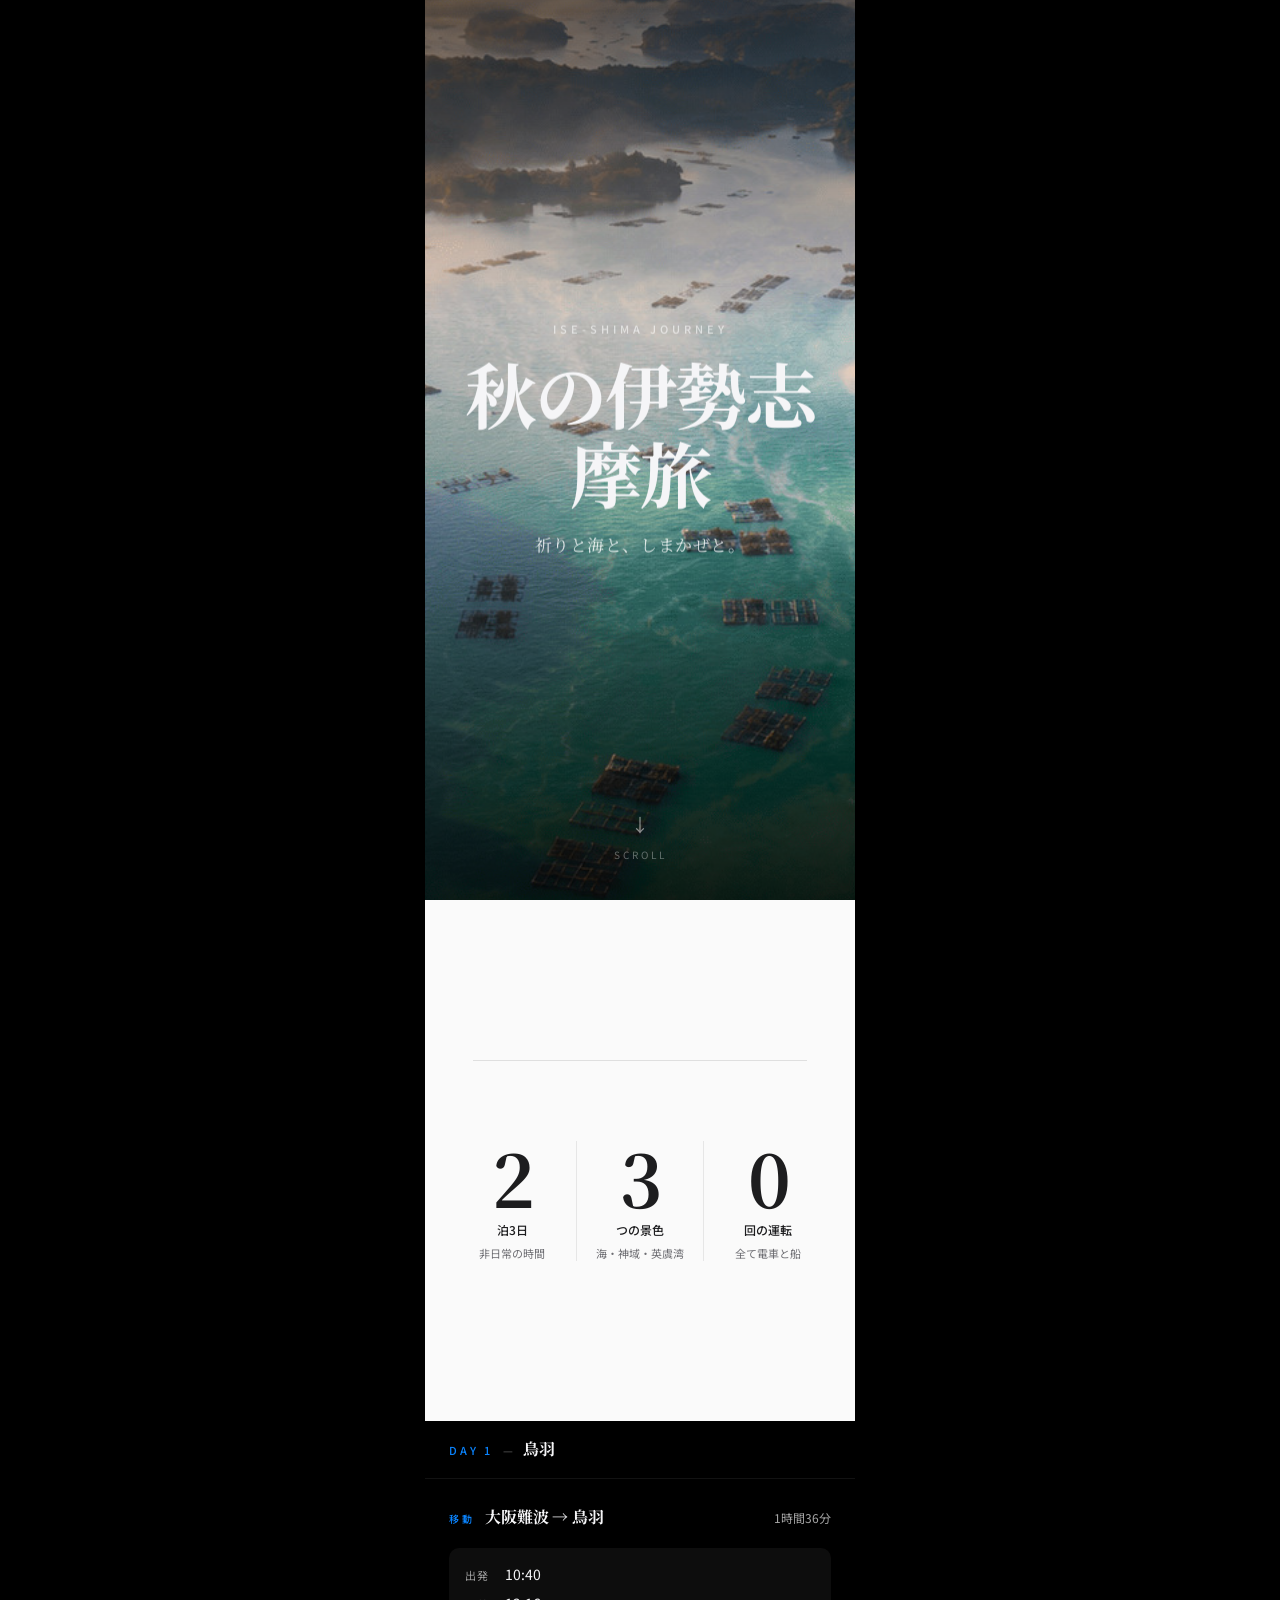
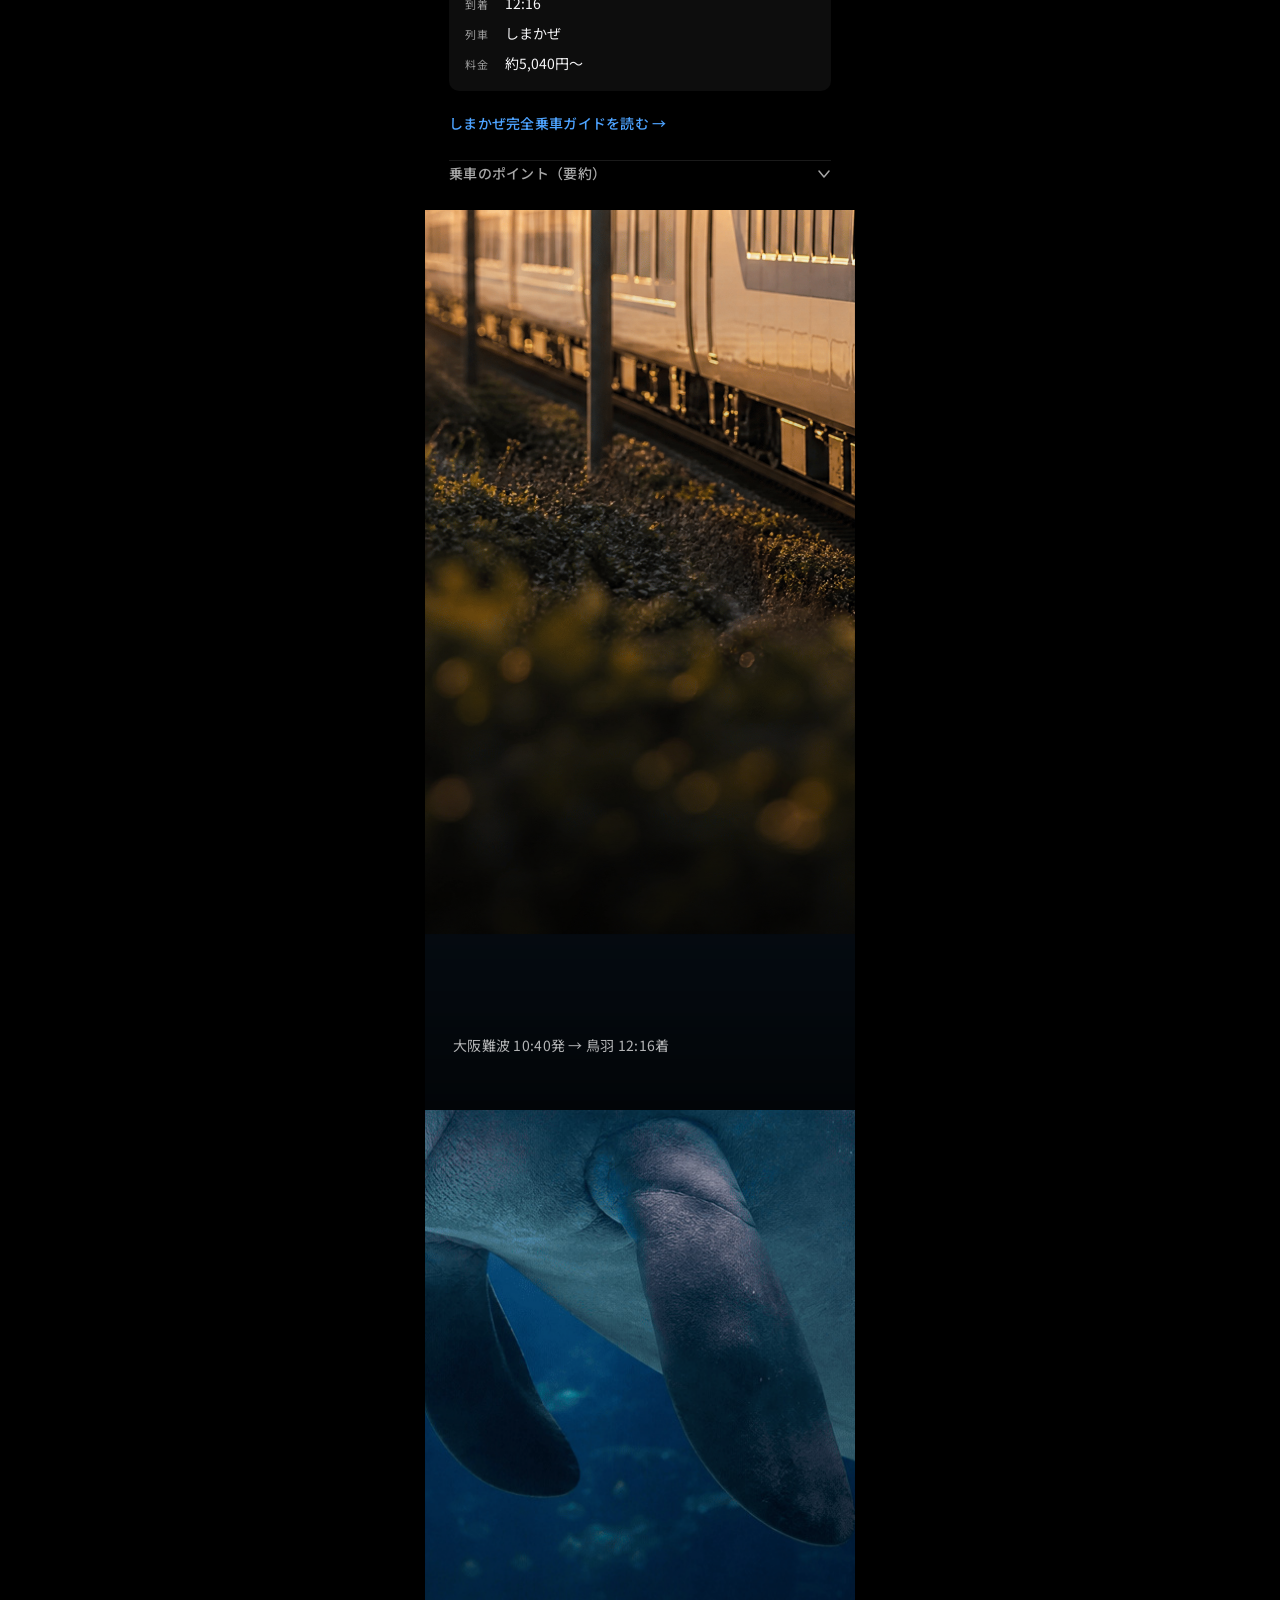
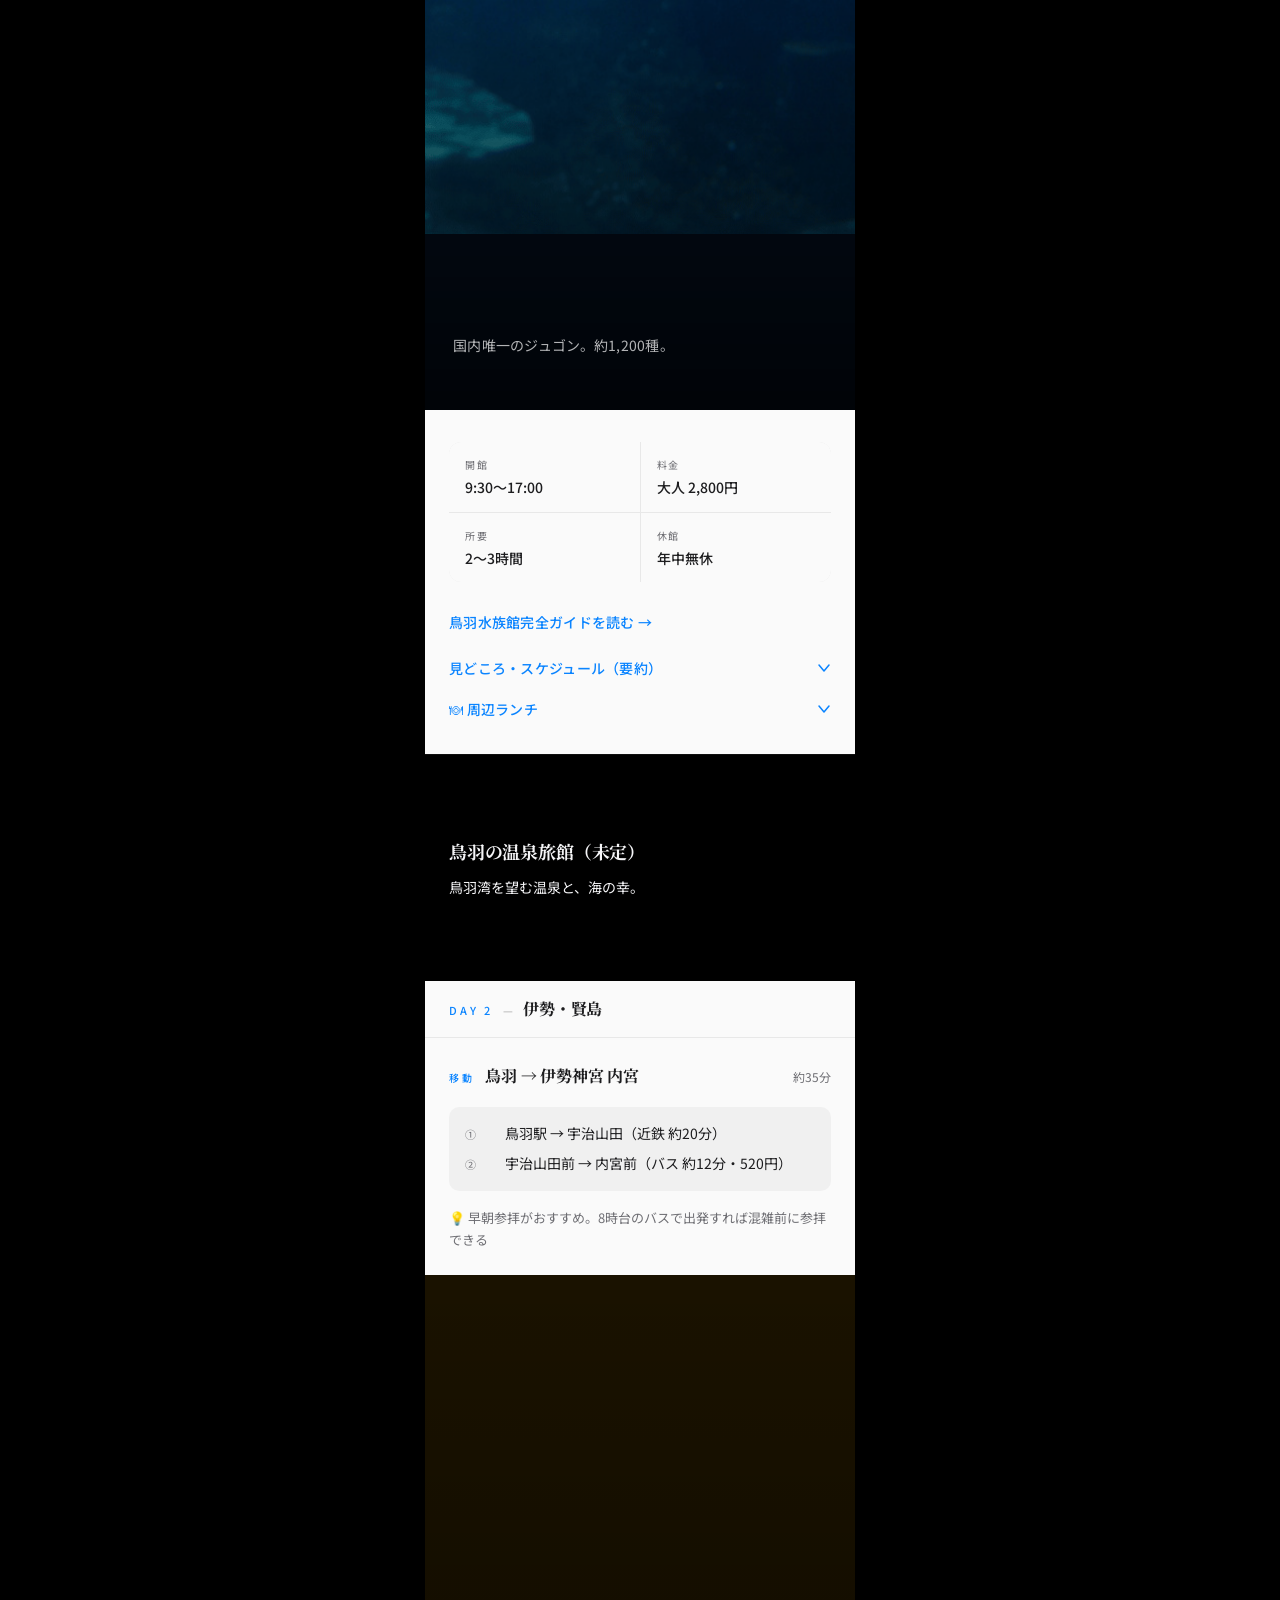
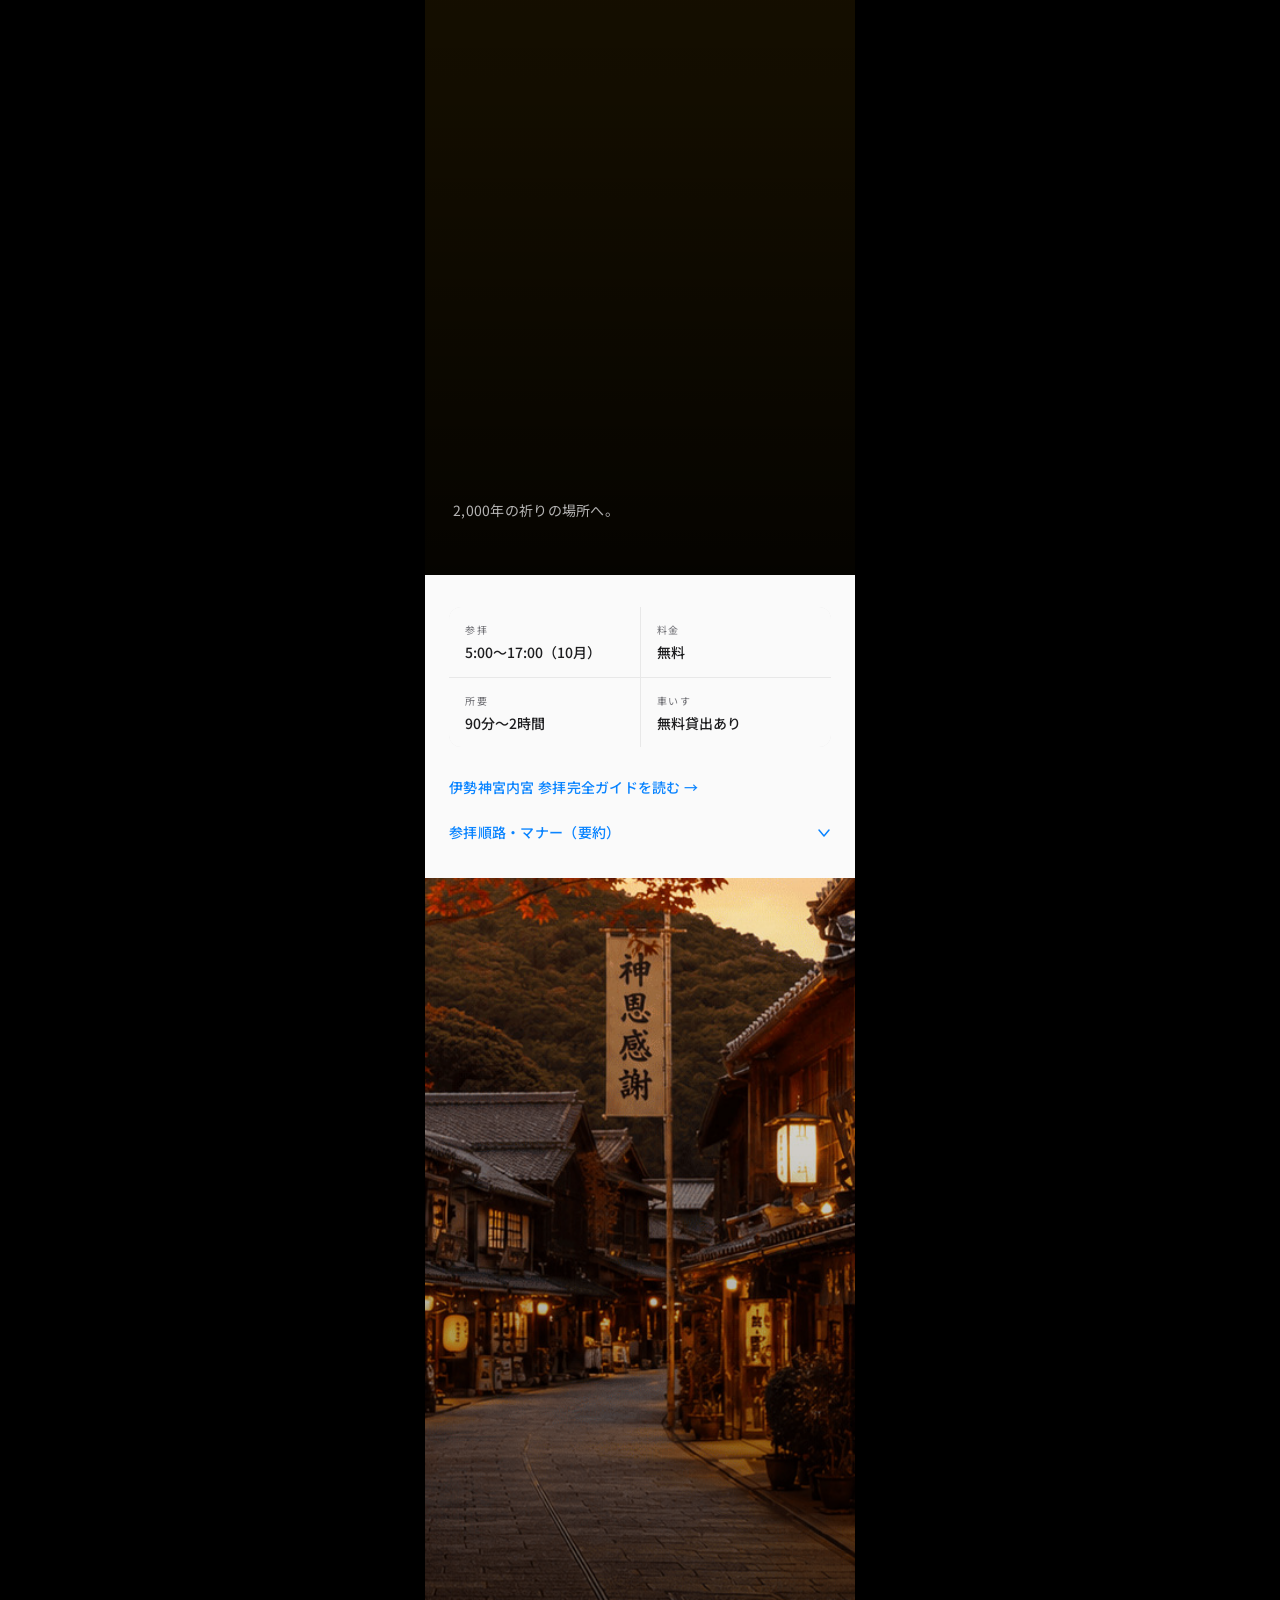
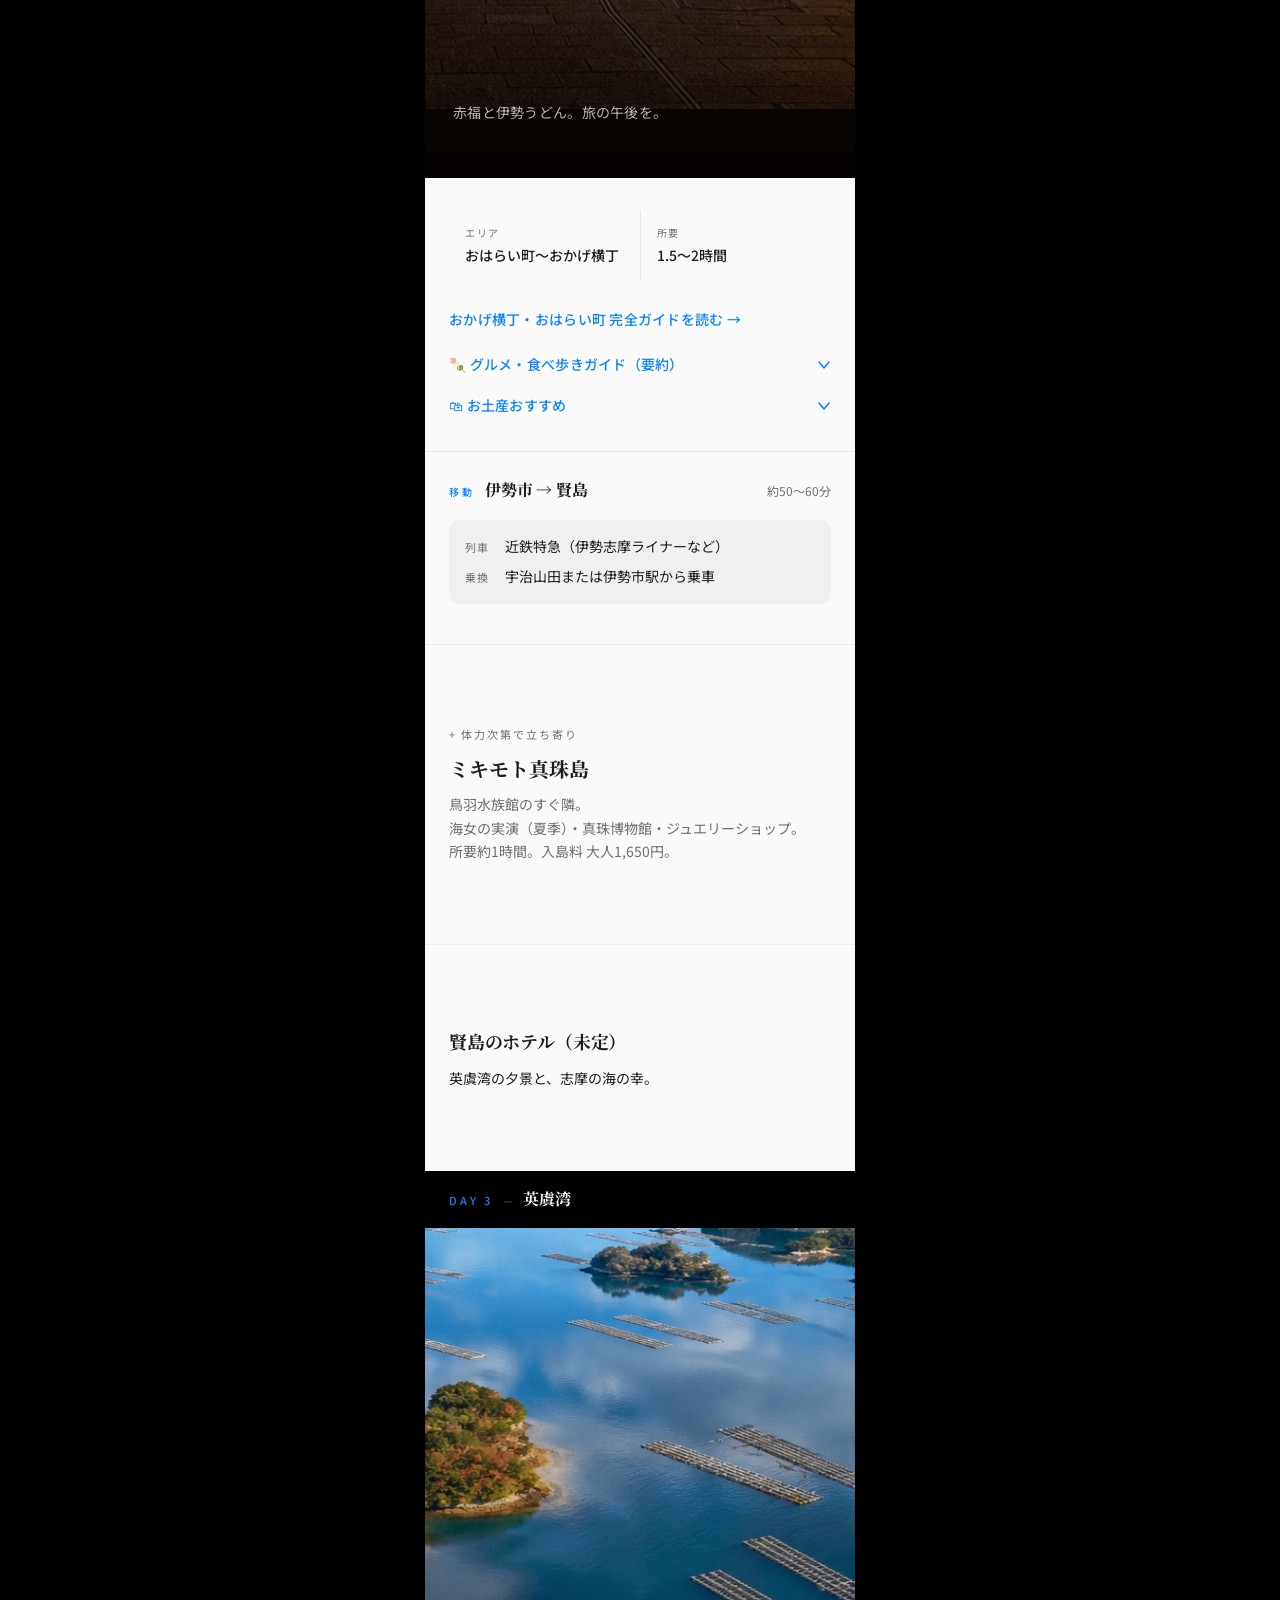
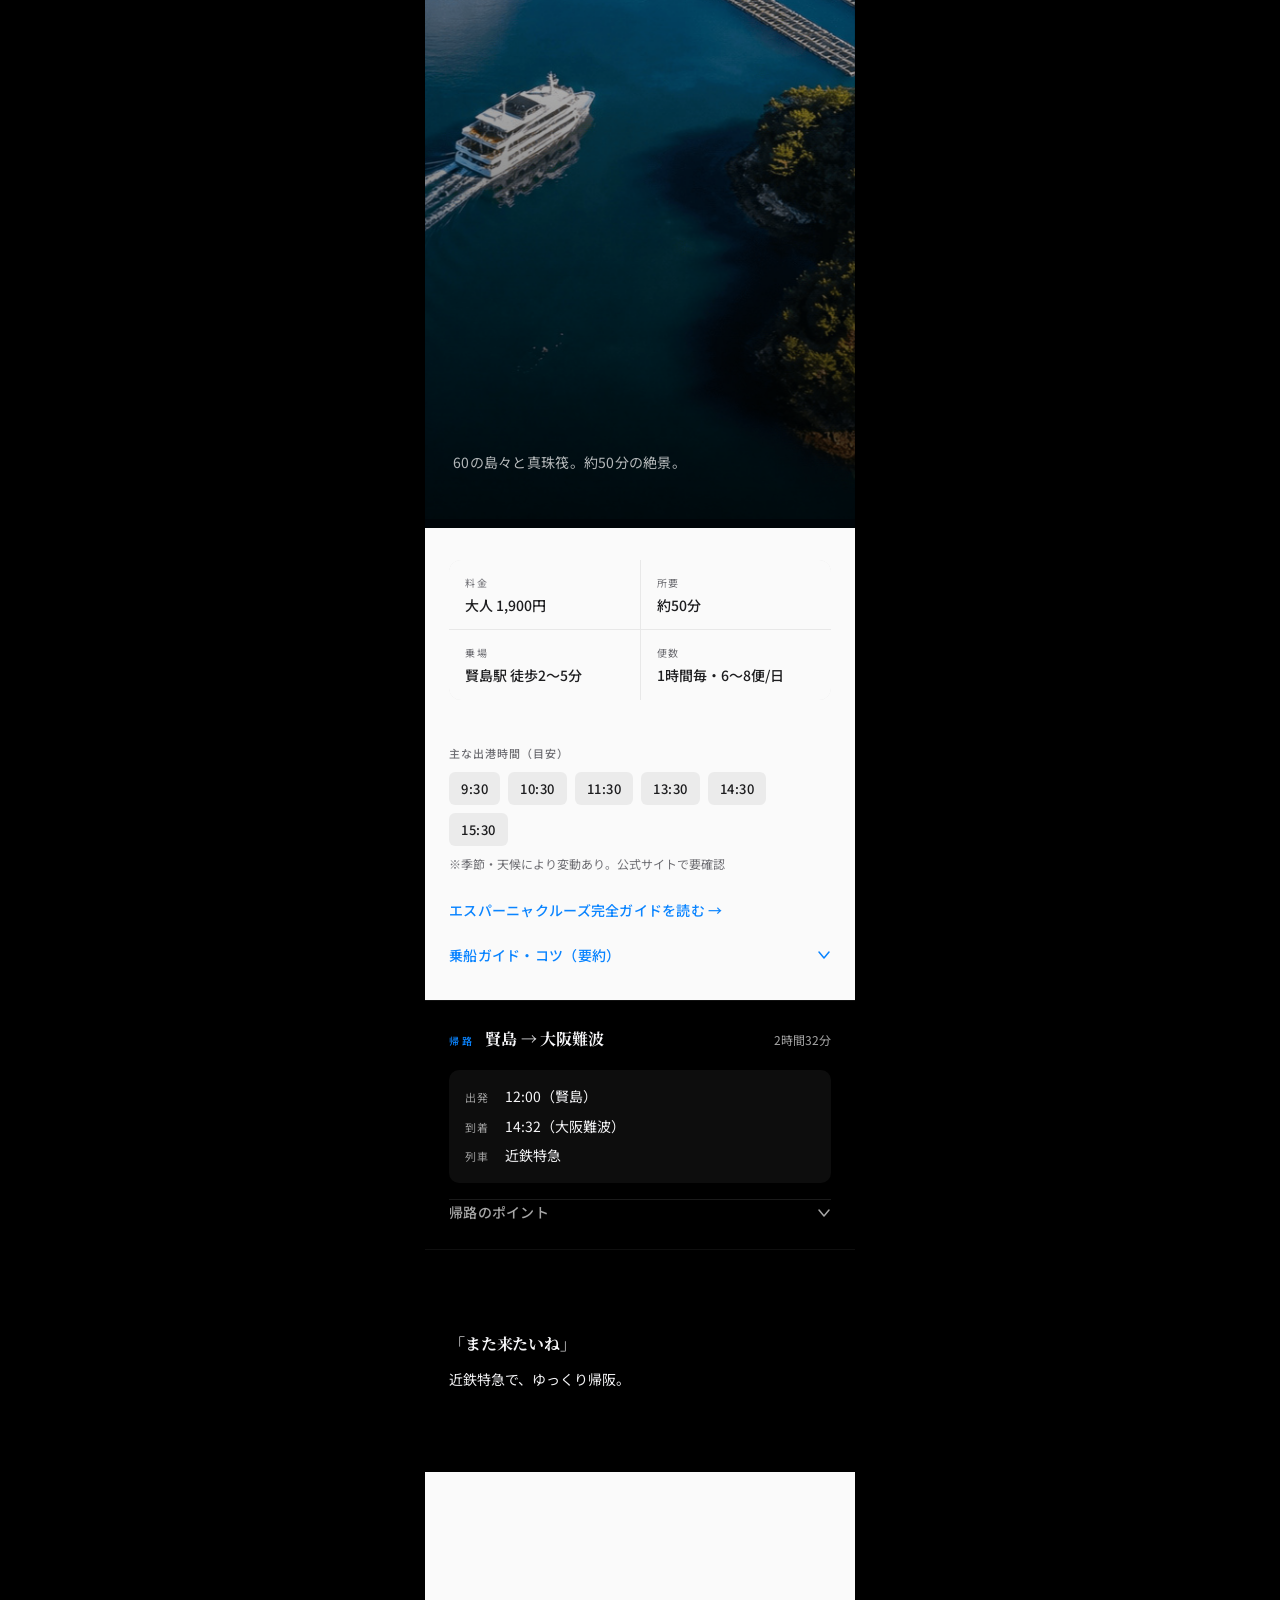
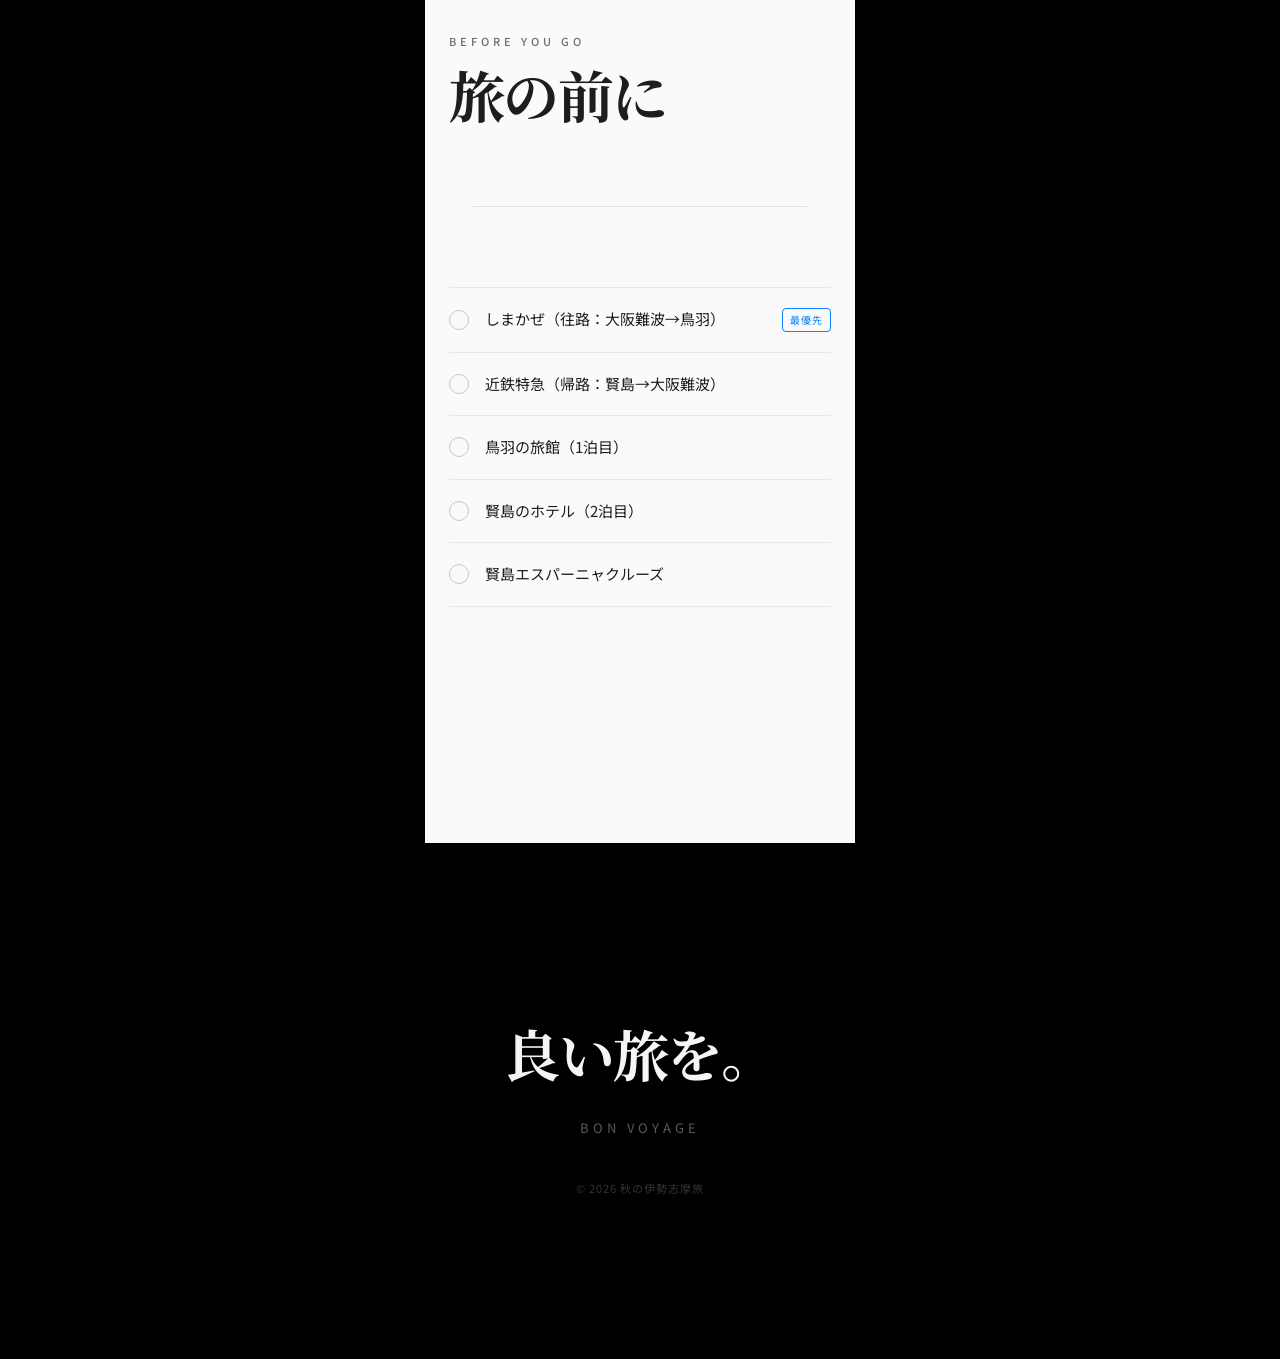
==== commit 5fba8e8d: "詳細ガイドページ5本を追加・デザイン修正 - しまかぜ / 鳥羽水族館 / 伊勢神宮内宮 / おかげ横丁 / エスパーニャクルーズ の詳細ページを新規作成 - index.html から各詳細ページへ" ====
--- a/ise-tabi/index.html
+++ b/ise-tabi/index.html
@@ -28,7 +28,6 @@
             </span>
           </h1>
           <p class="hero-catch fade-hero" style="animation-delay:.25s">祈りと海と、しまかぜと。</p>
-          <p class="hero-meta fade-hero" style="animation-delay:.4s">2泊3日 · 女性2名 · 大阪難波発</p>
         </div>
         <div class="scroll-hint" aria-hidden="true">
           <span class="scroll-arrow">↓</span>
@@ -85,8 +84,9 @@
           <div class="mg-item"><span class="mg-k">列車</span><span class="mg-v">しまかぜ</span></div>
           <div class="mg-item"><span class="mg-k">料金</span><span class="mg-v">約5,040円〜</span></div>
         </div>
+        <a href="shimakaze.html" class="detail-link detail-link-dark">しまかぜ完全乗車ガイドを読む →</a>
         <button class="accordion-btn acc-dark" aria-expanded="false">
-          <span>しまかぜ乗車ガイド</span>
+          <span>乗車のポイント（要約）</span>
           <svg class="acc-icon" width="14" height="14" viewBox="0 0 14 14" aria-hidden="true">
             <polyline points="2,4 7,10 12,4" fill="none" stroke="currentColor" stroke-width="1.5" stroke-linecap="round" stroke-linejoin="round"/>
           </svg>
@@ -141,8 +141,9 @@
           <div class="ig-item"><span class="ig-k">休館</span><span class="ig-v">年中無休</span></div>
         </div>
 
+        <a href="aquarium.html" class="detail-link">鳥羽水族館完全ガイドを読む →</a>
         <button class="accordion-btn" aria-expanded="false">
-          <span>見どころ・スケジュール</span>
+          <span>見どころ・スケジュール（要約）</span>
           <svg class="acc-icon" width="14" height="14" viewBox="0 0 14 14" aria-hidden="true">
             <polyline points="2,4 7,10 12,4" fill="none" stroke="currentColor" stroke-width="1.5" stroke-linecap="round" stroke-linejoin="round"/>
           </svg>
@@ -272,8 +273,9 @@
           <div class="ig-item"><span class="ig-k">車いす</span><span class="ig-v">無料貸出あり</span></div>
         </div>
 
+        <a href="naiku.html" class="detail-link">伊勢神宮内宮 参拝完全ガイドを読む →</a>
         <button class="accordion-btn" aria-expanded="false">
-          <span>参拝順路・マナー</span>
+          <span>参拝順路・マナー（要約）</span>
           <svg class="acc-icon" width="14" height="14" viewBox="0 0 14 14" aria-hidden="true">
             <polyline points="2,4 7,10 12,4" fill="none" stroke="currentColor" stroke-width="1.5" stroke-linecap="round" stroke-linejoin="round"/>
           </svg>
@@ -331,8 +333,9 @@
           <div class="ig-item"><span class="ig-k">所要</span><span class="ig-v">1.5〜2時間</span></div>
         </div>
 
+        <a href="okage.html" class="detail-link">おかげ横丁・おはらい町 完全ガイドを読む →</a>
         <button class="accordion-btn" aria-expanded="false">
-          <span>🍡 グルメ・食べ歩きガイド</span>
+          <span>🍡 グルメ・食べ歩きガイド（要約）</span>
           <svg class="acc-icon" width="14" height="14" viewBox="0 0 14 14" aria-hidden="true">
             <polyline points="2,4 7,10 12,4" fill="none" stroke="currentColor" stroke-width="1.5" stroke-linecap="round" stroke-linejoin="round"/>
           </svg>
@@ -466,8 +469,9 @@
           <p class="sub-note">※季節・天候により変動あり。公式サイトで要確認</p>
         </div>
 
+        <a href="cruise.html" class="detail-link">エスパーニャクルーズ完全ガイドを読む →</a>
         <button class="accordion-btn" aria-expanded="false">
-          <span>乗船ガイド・コツ</span>
+          <span>乗船ガイド・コツ（要約）</span>
           <svg class="acc-icon" width="14" height="14" viewBox="0 0 14 14" aria-hidden="true">
             <polyline points="2,4 7,10 12,4" fill="none" stroke="currentColor" stroke-width="1.5" stroke-linecap="round" stroke-linejoin="round"/>
           </svg>
@@ -581,7 +585,7 @@
     <div class="inner">
       <p class="footer-main">良い旅を。</p>
       <p class="footer-en">Bon Voyage</p>
-      <p class="footer-copy">© 2024 秋の伊勢志摩旅</p>
+      <p class="footer-copy">© 2026 秋の伊勢志摩旅</p>
     </div>
   </footer>
 
--- a/ise-tabi/css/style.css
+++ b/ise-tabi/css/style.css
@@ -343,7 +343,7 @@
 
 .move-dur {
   font-size: 12px;
-  color: rgba(255,255,255,.4);
+  color: rgba(255,255,255,.65);
   flex-shrink: 0;
 }
 .move-dur-light { color: var(--text-muted); }
@@ -369,7 +369,7 @@
 .mg-k {
   font-size: 11px;
   letter-spacing: 1px;
-  color: rgba(255,255,255,.35);
+  color: rgba(255,255,255,.6);
   flex-shrink: 0;
   width: 28px;
 }
@@ -377,14 +377,14 @@
 
 .mg-v {
   font-size: 14px;
-  color: var(--text-dark);
+  color: #F5F5F7;
   line-height: 1.5;
 }
 .move-grid-light .mg-v { color: var(--text-light); }
 
 .move-tip {
   font-size: 13px;
-  color: rgba(255,255,255,.5);
+  color: rgba(255,255,255,.72);
   line-height: 1.7;
   margin-top: 4px;
 }
@@ -503,14 +503,33 @@
 }
 
 /* ダーク背景の detail-list */
-.detail-dark li { color: rgba(255,255,255,.75); }
-.detail-dark li::before { color: rgba(255,255,255,.3); background: none; }
+.detail-dark li { color: rgba(255,255,255,.88); }
+.detail-dark li::before { content: '–'; color: rgba(255,255,255,.4); background: none; position: absolute; left:0; }
 
 /* ダーク背景の accordion-btn */
 .acc-dark {
-  color: rgba(255,255,255,.5) !important;
-}
-.acc-dark:hover { color: rgba(255,255,255,.8) !important; }
+  color: rgba(255,255,255,.65) !important;
+  border-top: 1px solid rgba(255,255,255,.1);
+  padding-top: 16px;
+  margin-top: 4px;
+}
+.acc-dark:hover { color: rgba(255,255,255,.9) !important; }
+
+/* 詳細リンク */
+.detail-link {
+  display: inline-flex;
+  align-items: center;
+  gap: 6px;
+  font-size: 14px;
+  font-weight: 500;
+  color: var(--accent);
+  text-decoration: none;
+  letter-spacing: .02em;
+  margin-bottom: 20px;
+  transition: gap .2s ease;
+}
+.detail-link:hover { gap: 10px; }
+.detail-link-dark { color: #4da3ff; }
 
 /* =============================================
    グルメリスト
@@ -922,6 +941,174 @@
 
 /* =============================================
    Print
+   ============================================= */
+/* =============================================
+   サブページ共通
+   ============================================= */
+.back-nav {
+  position: sticky;
+  top: 0;
+  z-index: 100;
+  background: rgba(0,0,0,.92);
+  backdrop-filter: blur(16px);
+  -webkit-backdrop-filter: blur(16px);
+  padding: 14px 24px;
+  display: flex;
+  align-items: center;
+}
+
+.back-link {
+  font-size: 14px;
+  color: var(--accent);
+  text-decoration: none;
+  display: inline-flex;
+  align-items: center;
+  gap: 6px;
+  letter-spacing: .02em;
+  transition: gap .2s;
+}
+.back-link:hover { gap: 10px; }
+
+.img-block-short { height: 55vh; }
+
+.subpage-content {
+  padding: var(--gap-sm) 0 var(--gap);
+}
+
+.article-section {
+  padding: 32px 24px;
+  border-bottom: 1px solid rgba(0,0,0,.07);
+}
+.article-section:last-child { border-bottom: none; }
+
+.article-h2 {
+  font-family: var(--font-serif);
+  font-size: clamp(22px, 5.5vw, 36px);
+  font-weight: 700;
+  color: var(--text-light);
+  margin-bottom: 20px;
+  letter-spacing: -.02em;
+  line-height: 1.25;
+}
+
+.article-h3 {
+  font-family: var(--font-sans);
+  font-size: 13px;
+  font-weight: 500;
+  letter-spacing: 2px;
+  text-transform: uppercase;
+  color: var(--text-muted);
+  margin-bottom: 12px;
+  margin-top: 24px;
+}
+.article-h3:first-child { margin-top: 0; }
+
+.article-p {
+  font-size: 15px;
+  color: var(--text-light);
+  line-height: 1.95;
+  margin-bottom: 14px;
+}
+.article-p:last-child { margin-bottom: 0; }
+
+.article-list {
+  list-style: none;
+  display: flex;
+  flex-direction: column;
+  gap: 10px;
+  margin-bottom: 14px;
+}
+.article-list li {
+  font-size: 15px;
+  color: var(--text-light);
+  line-height: 1.7;
+  padding-left: 18px;
+  position: relative;
+}
+.article-list li::before {
+  content: '';
+  position: absolute;
+  left: 0; top: .72em;
+  width: 6px; height: 1px;
+  background: var(--text-muted);
+}
+
+.highlight-box {
+  background: rgba(10,132,255,.07);
+  border-left: 3px solid var(--accent);
+  border-radius: 0 8px 8px 0;
+  padding: 16px 18px;
+  margin: 20px 0;
+}
+.highlight-box p {
+  font-size: 14px;
+  color: var(--text-light);
+  line-height: 1.8;
+}
+
+.warn-box {
+  background: rgba(255,159,10,.08);
+  border-left: 3px solid #FF9F0A;
+  border-radius: 0 8px 8px 0;
+  padding: 16px 18px;
+  margin: 20px 0;
+}
+.warn-box p {
+  font-size: 14px;
+  color: var(--text-light);
+  line-height: 1.8;
+}
+
+.data-table {
+  width: 100%;
+  border-collapse: collapse;
+  font-size: 14px;
+  margin: 16px 0;
+}
+.data-table th {
+  text-align: left;
+  font-weight: 500;
+  font-size: 11px;
+  letter-spacing: 1px;
+  text-transform: uppercase;
+  color: var(--text-muted);
+  padding: 10px 0 8px;
+  border-bottom: 1px solid rgba(0,0,0,.1);
+}
+.data-table td {
+  padding: 12px 0;
+  color: var(--text-light);
+  border-bottom: 1px solid rgba(0,0,0,.06);
+  line-height: 1.6;
+  vertical-align: top;
+}
+.data-table td:first-child {
+  font-weight: 500;
+  color: var(--text-muted);
+  width: 30%;
+  padding-right: 16px;
+}
+.data-table tr:last-child td { border-bottom: none; }
+
+.page-nav-link {
+  display: flex;
+  align-items: center;
+  justify-content: center;
+  gap: 8px;
+  margin: 40px 24px 0;
+  padding: 16px;
+  border: 1px solid rgba(0,0,0,.1);
+  border-radius: 12px;
+  font-size: 14px;
+  color: var(--accent);
+  text-decoration: none;
+  font-weight: 500;
+  transition: background .2s;
+}
+.page-nav-link:hover { background: rgba(10,132,255,.05); }
+
+/* =============================================
+   @media print
    ============================================= */
 @media print {
   body { max-width: 100%; background: #fff; color: #000; }
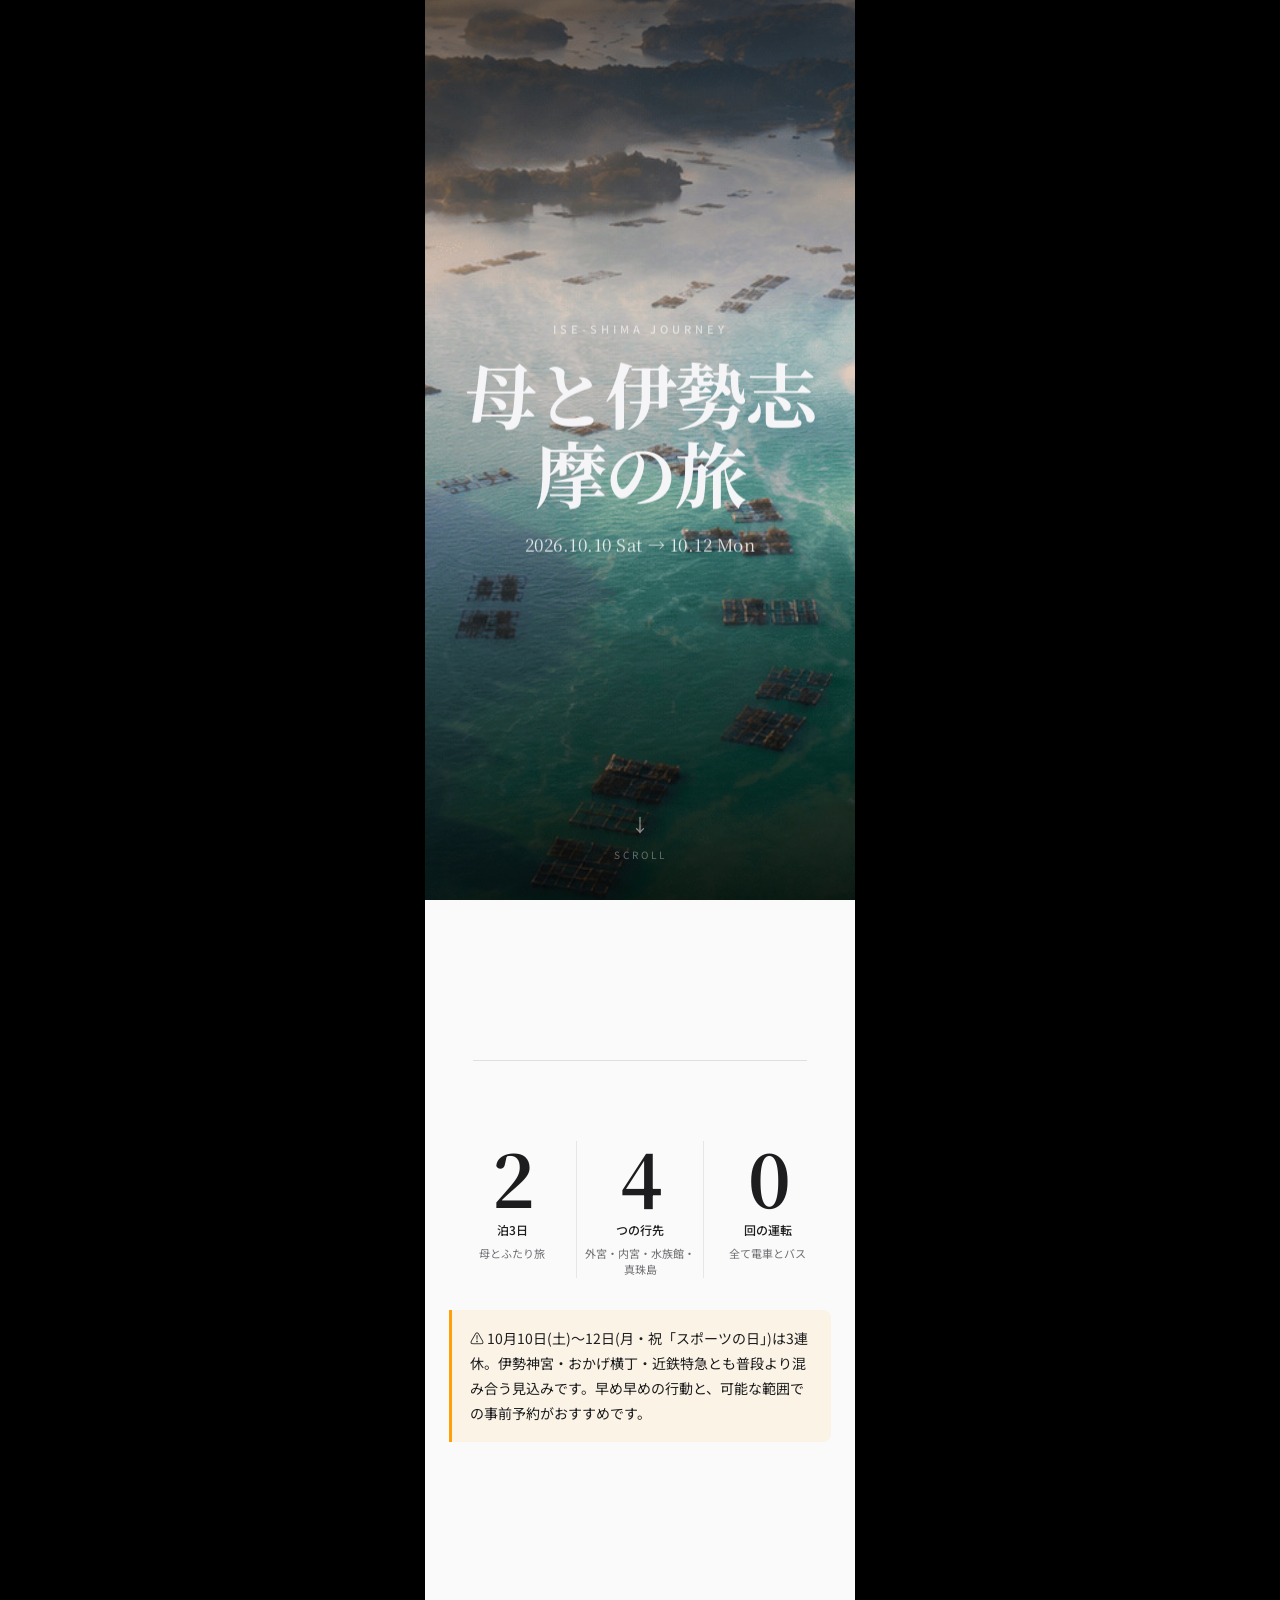
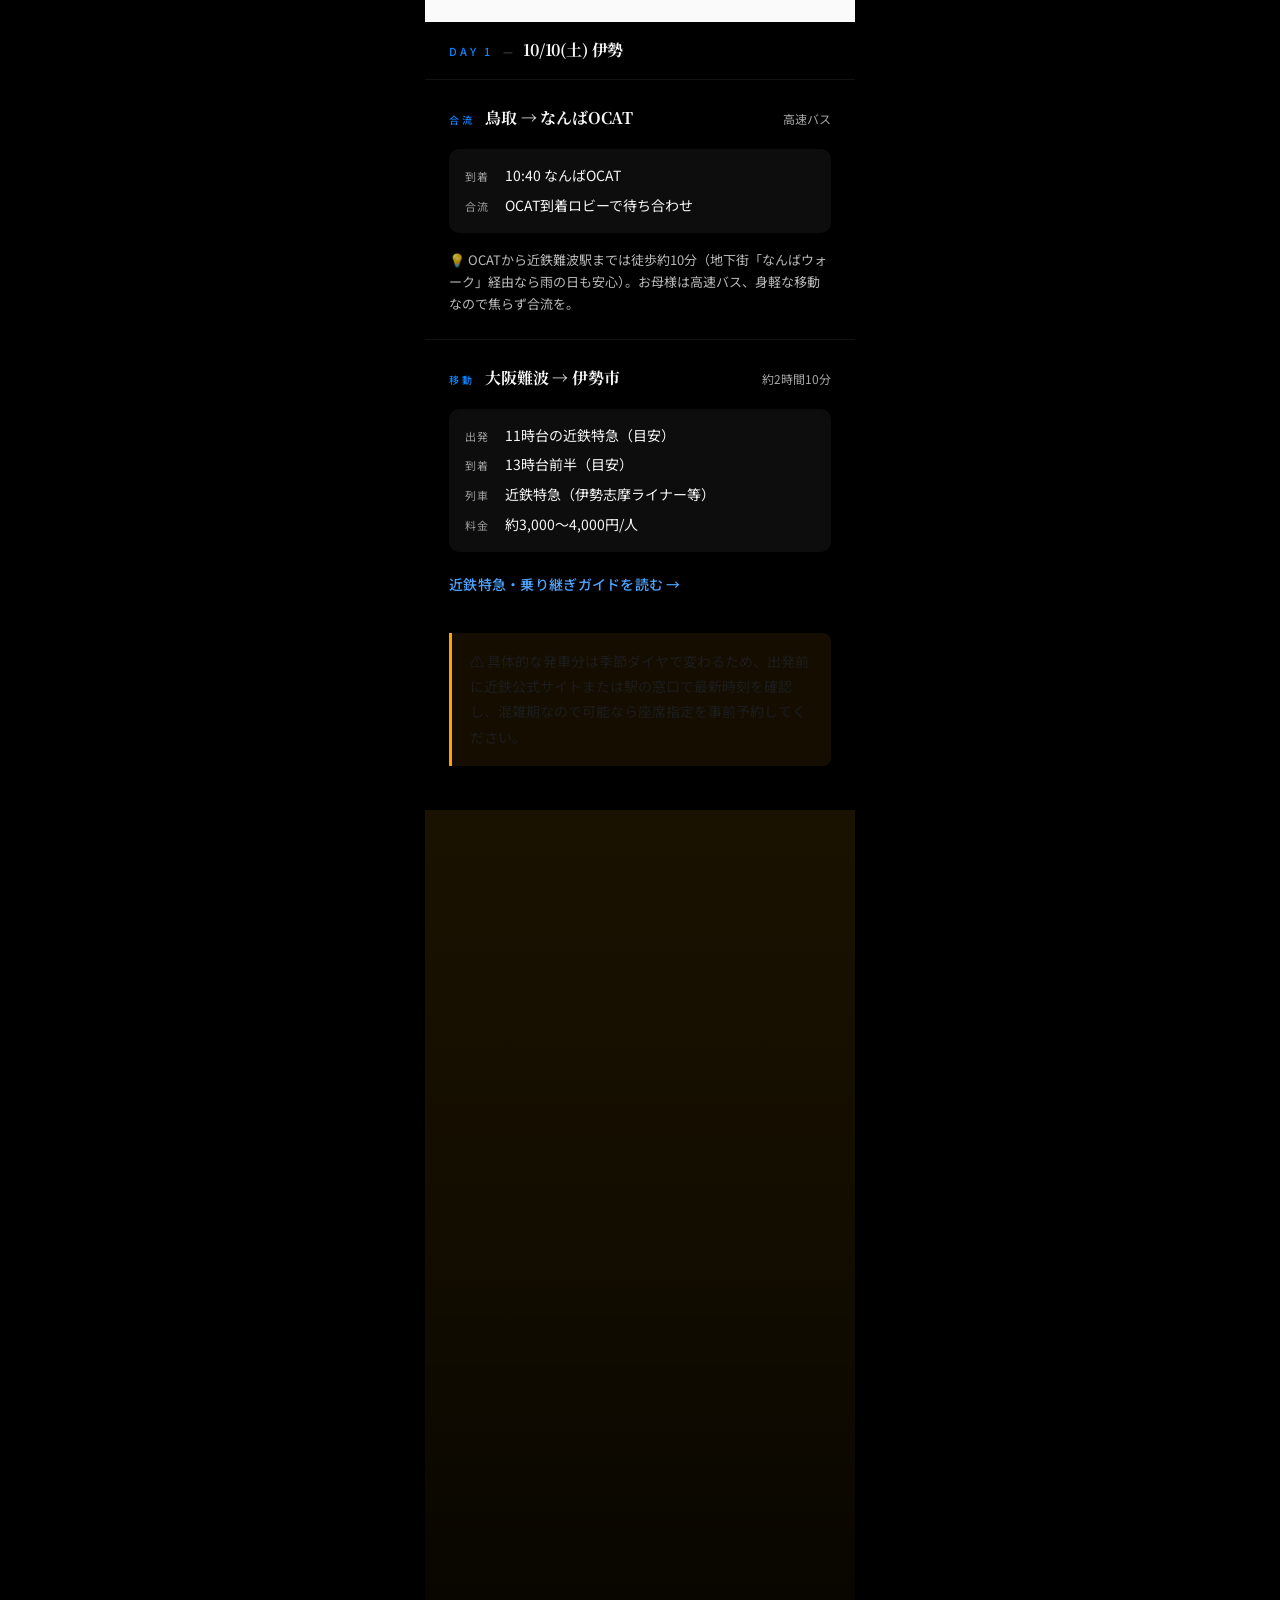
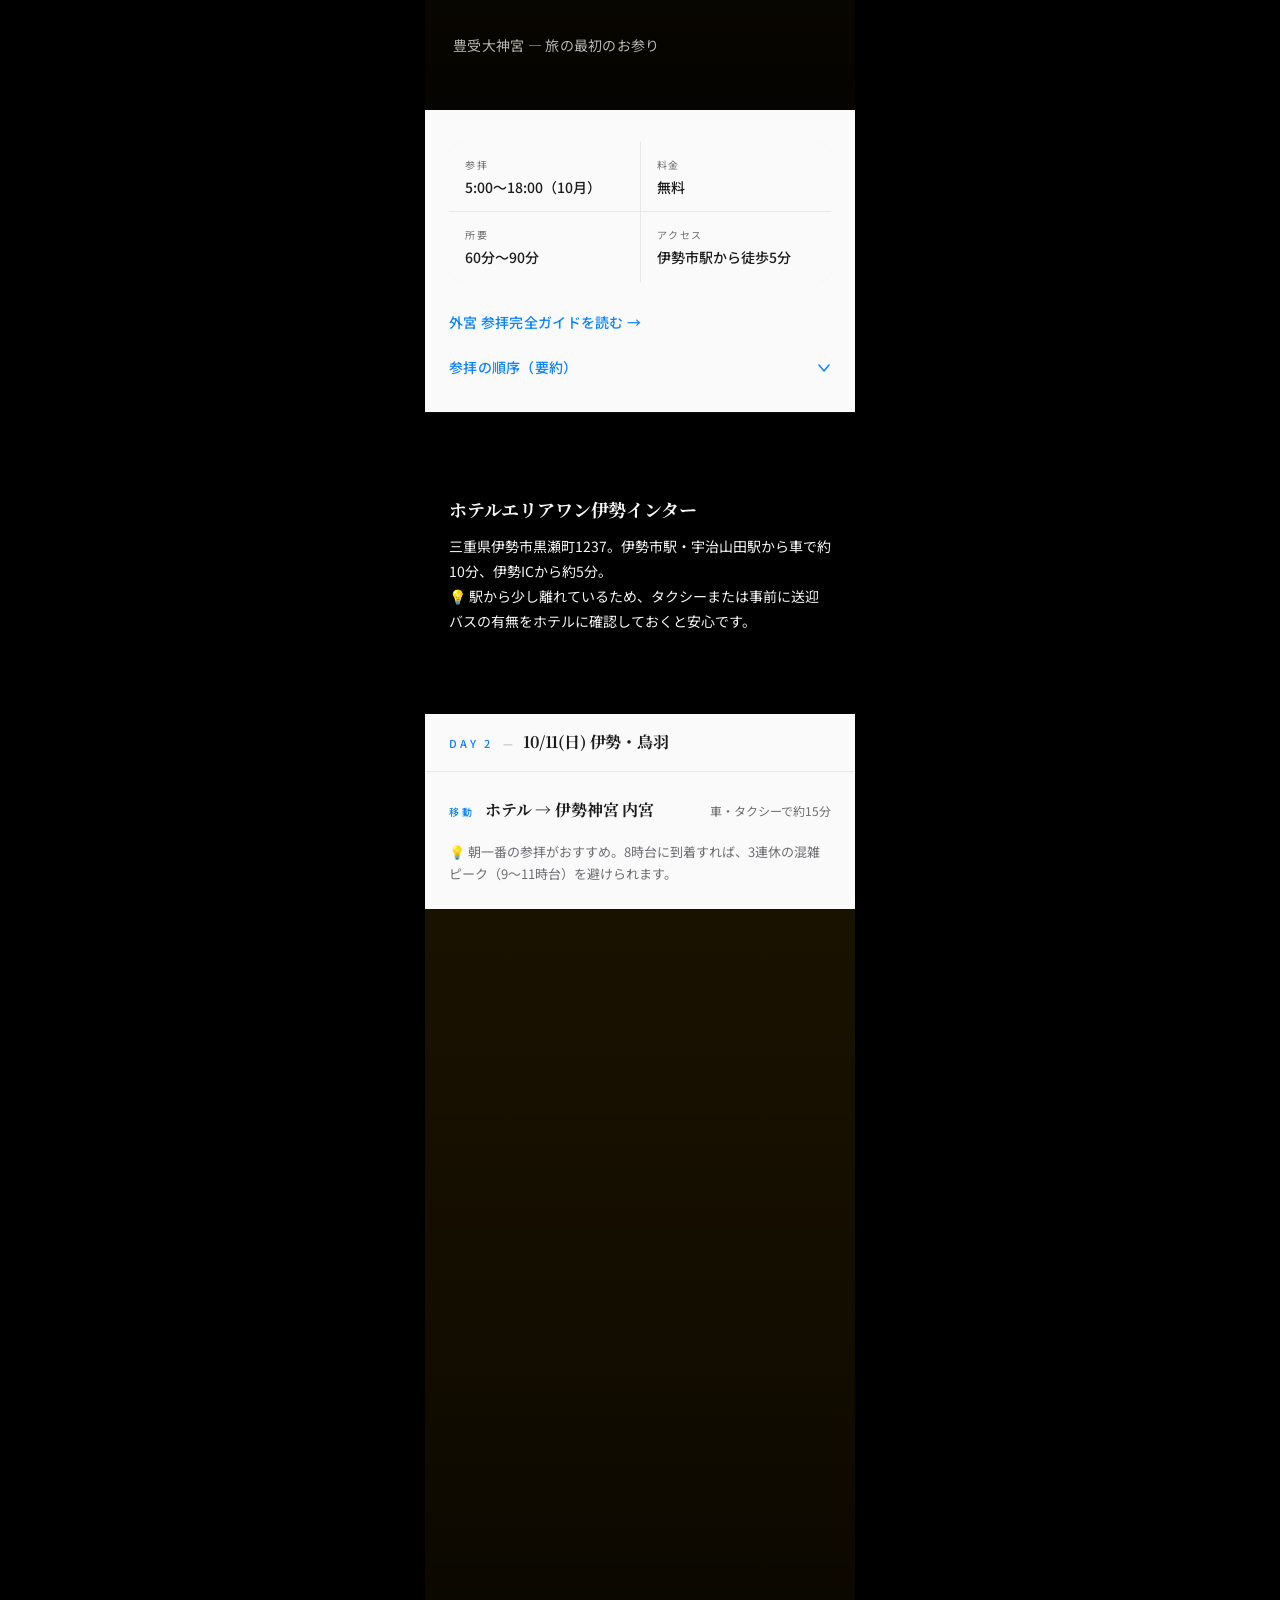
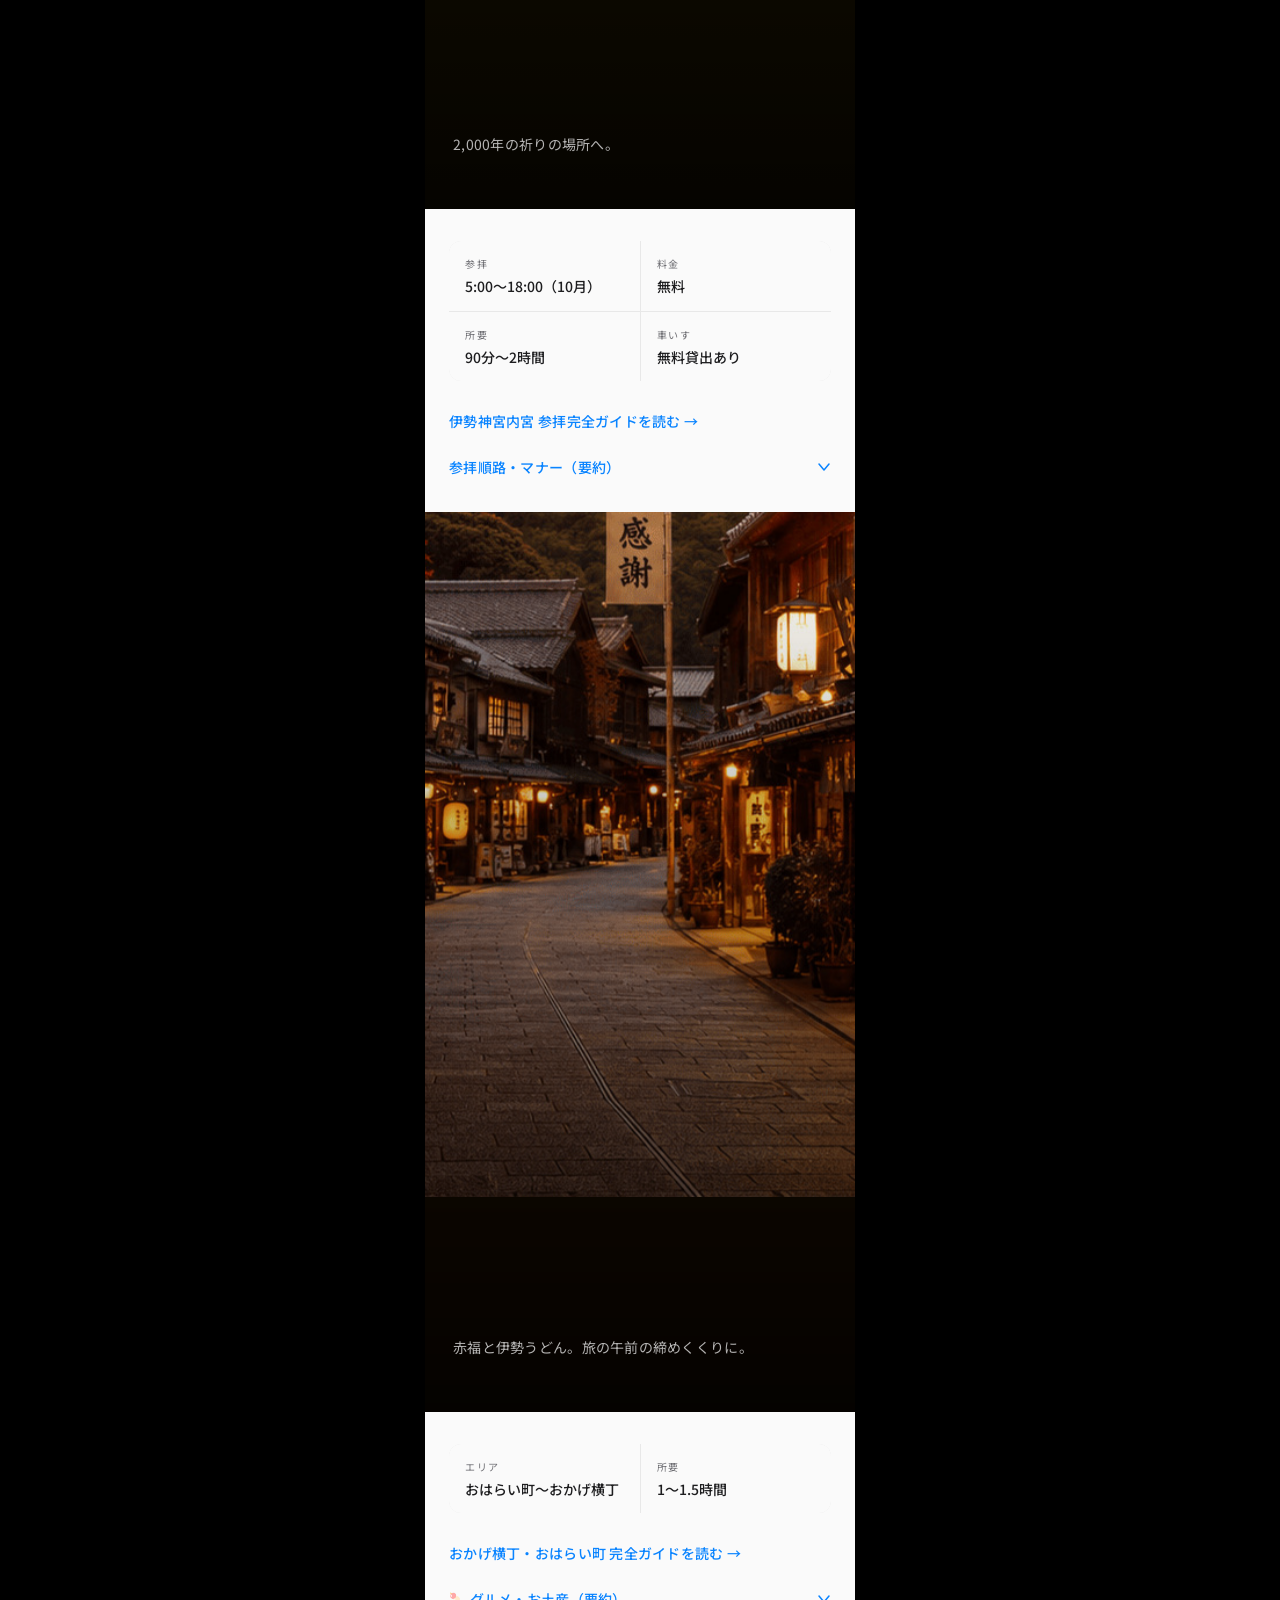
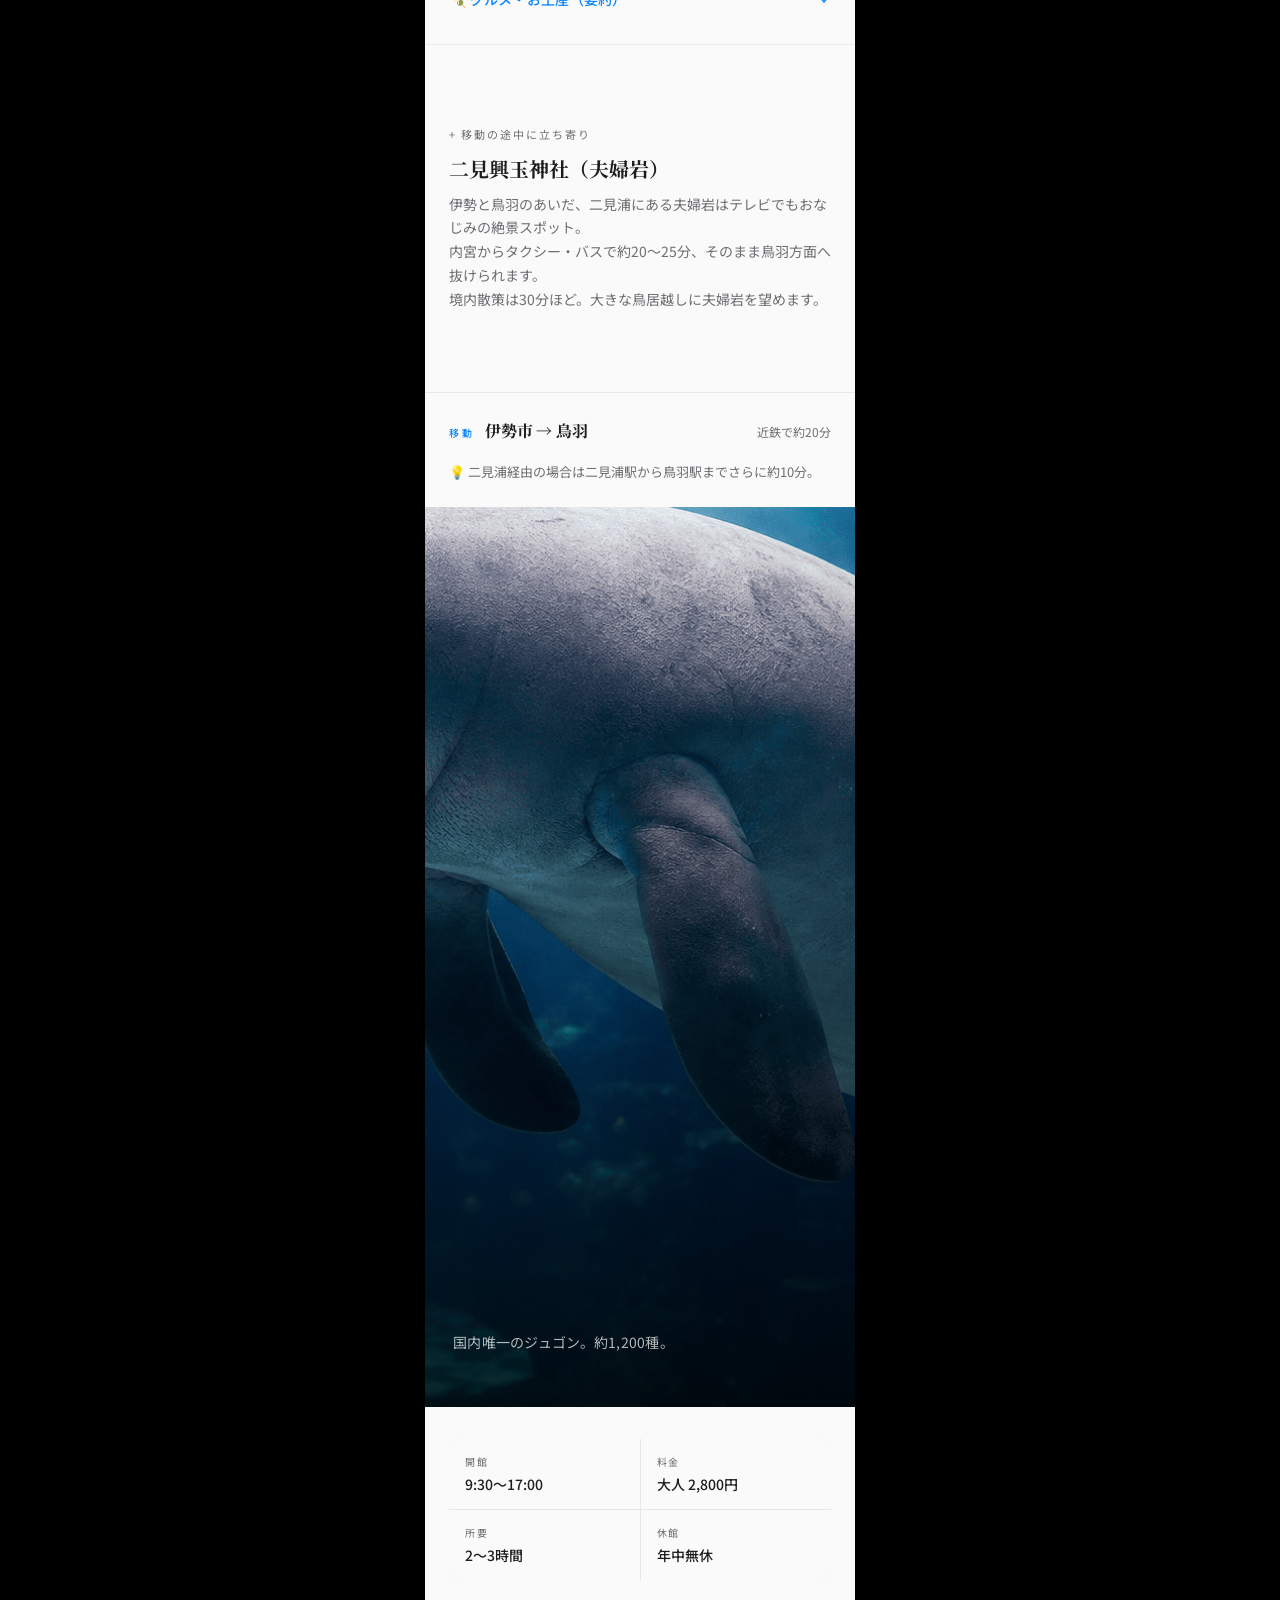
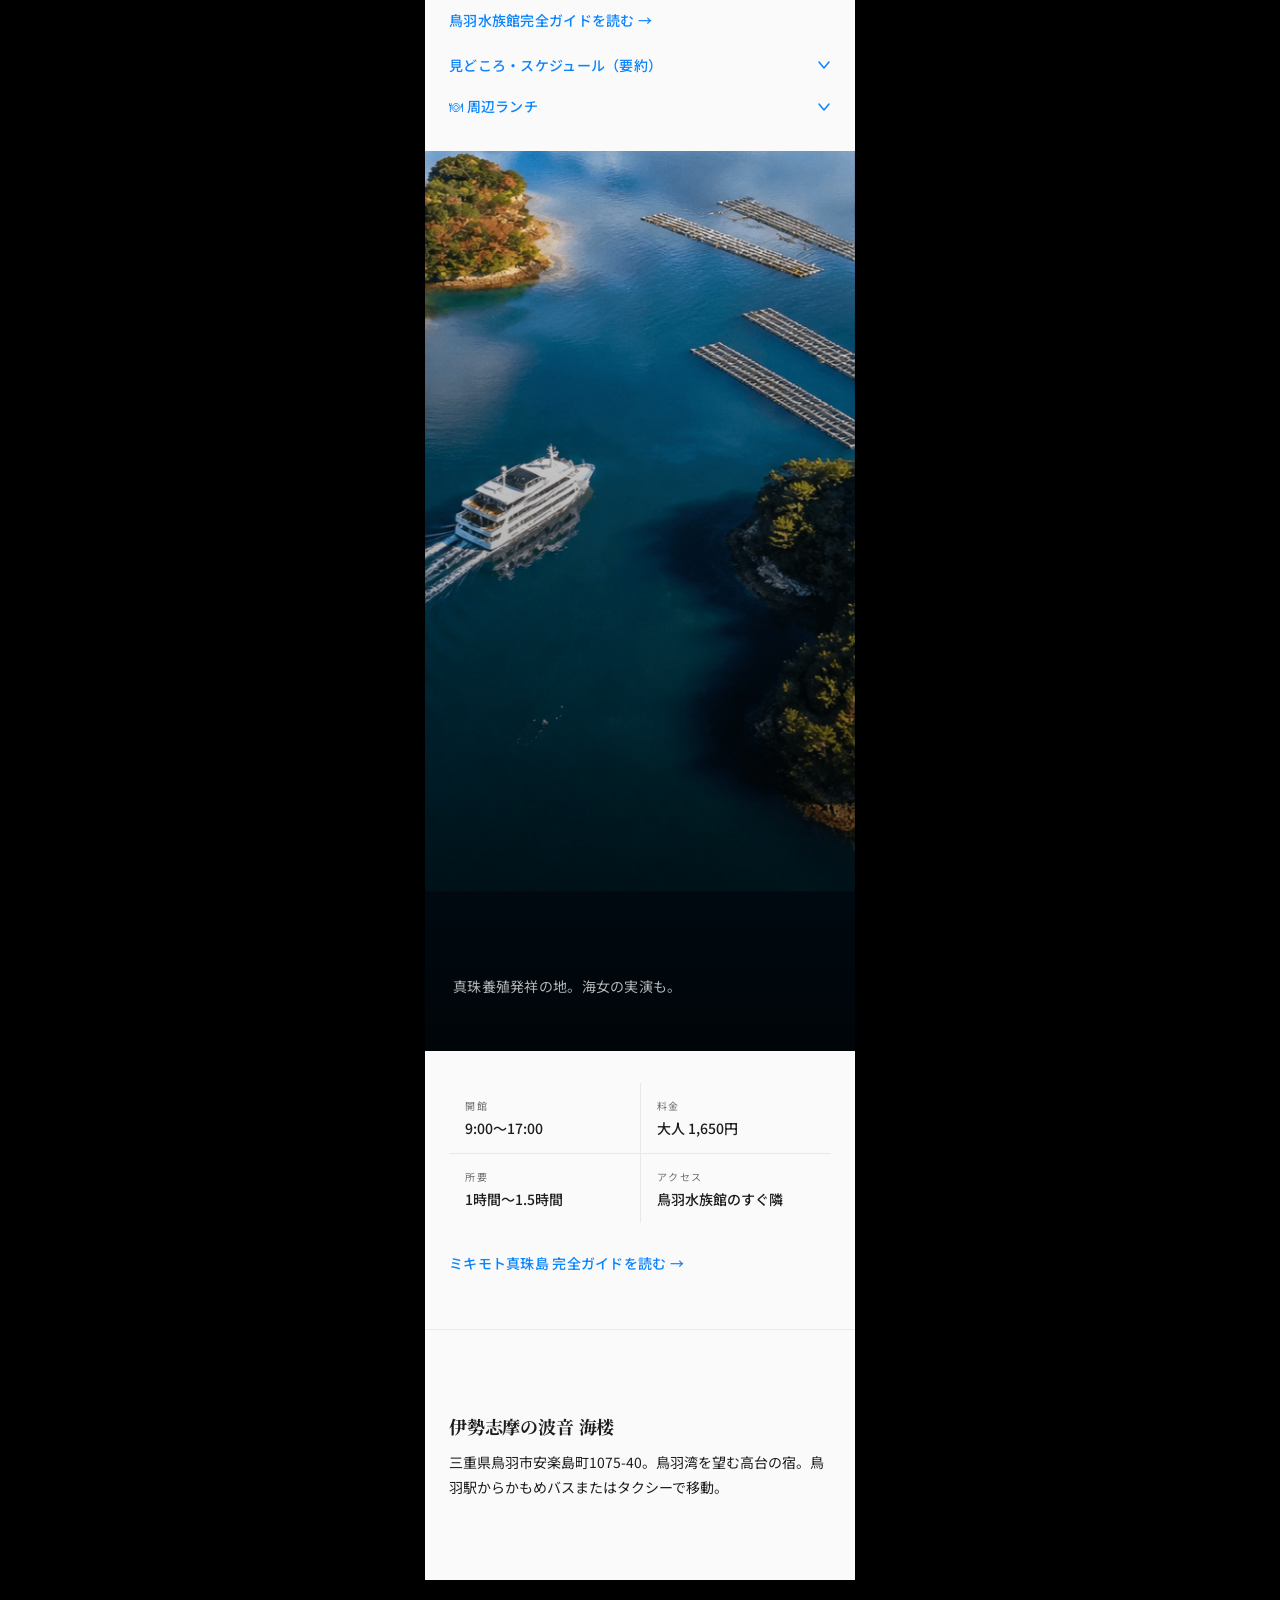
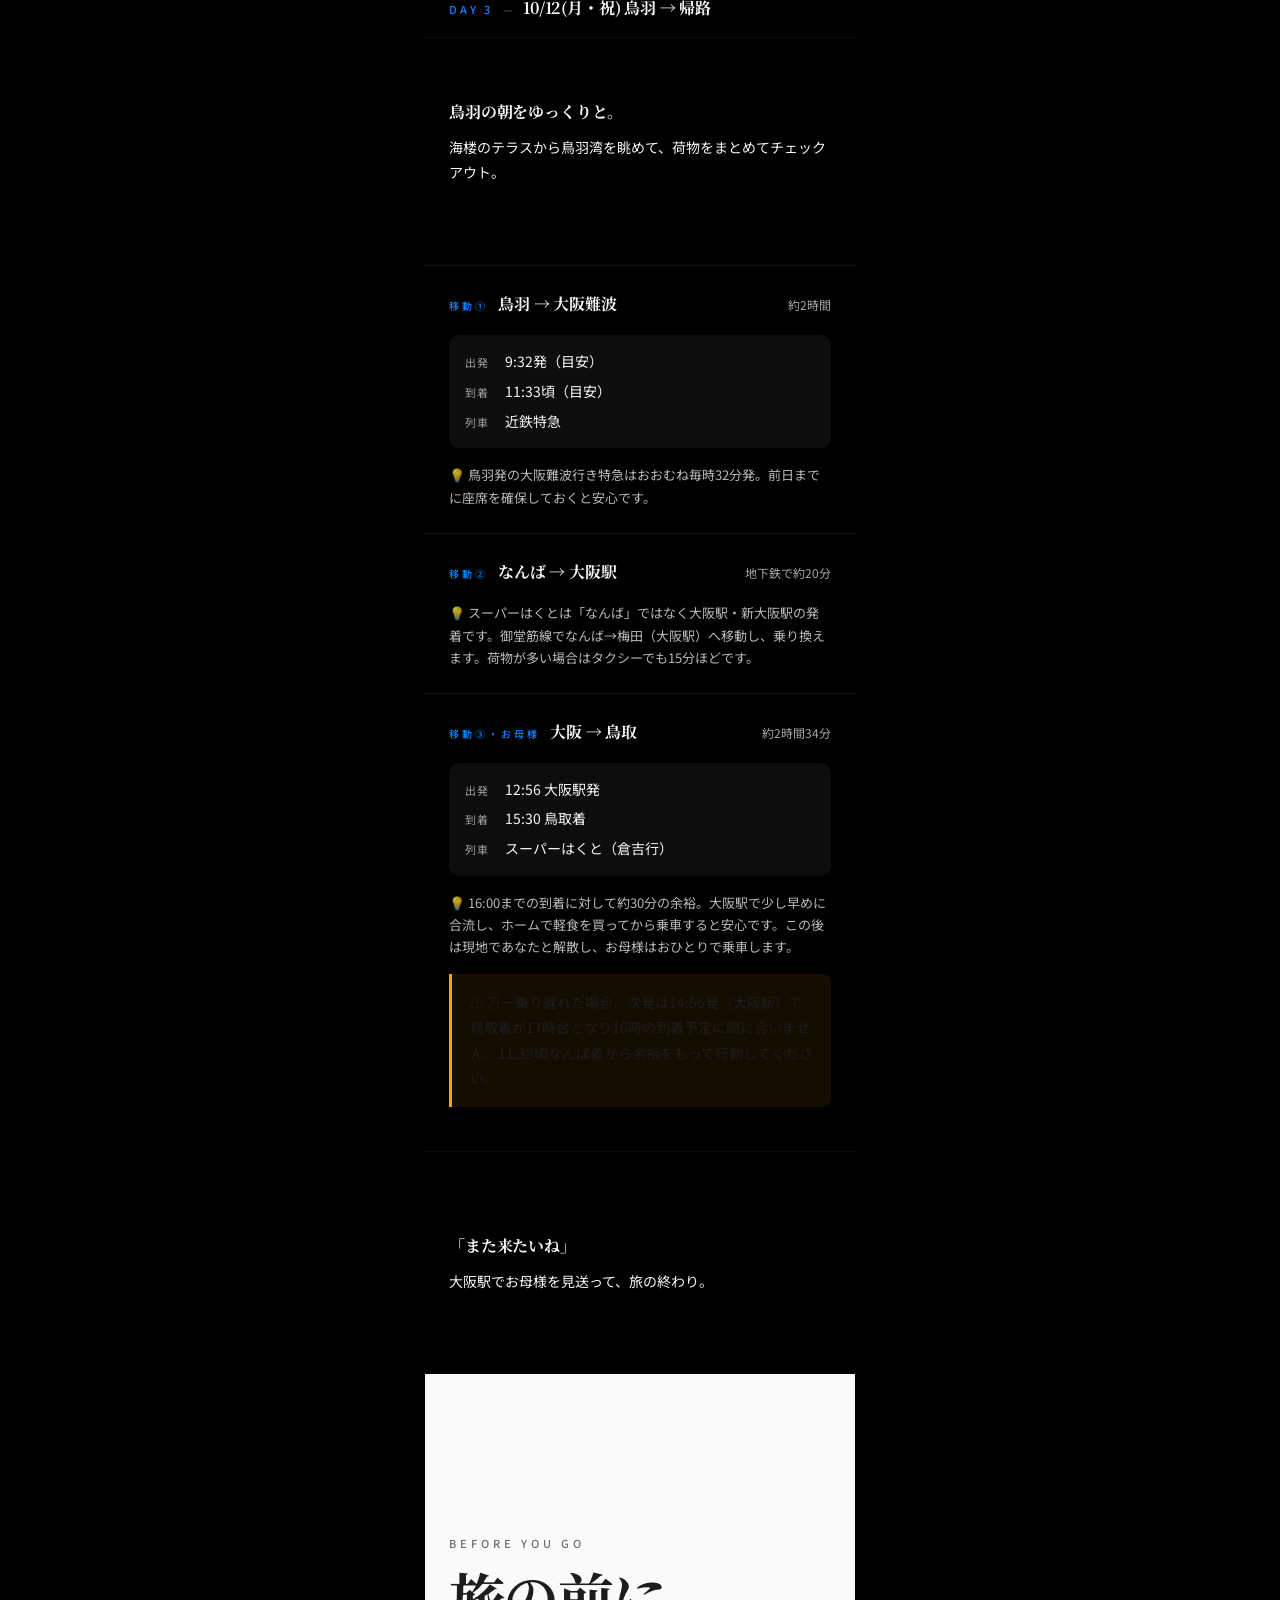
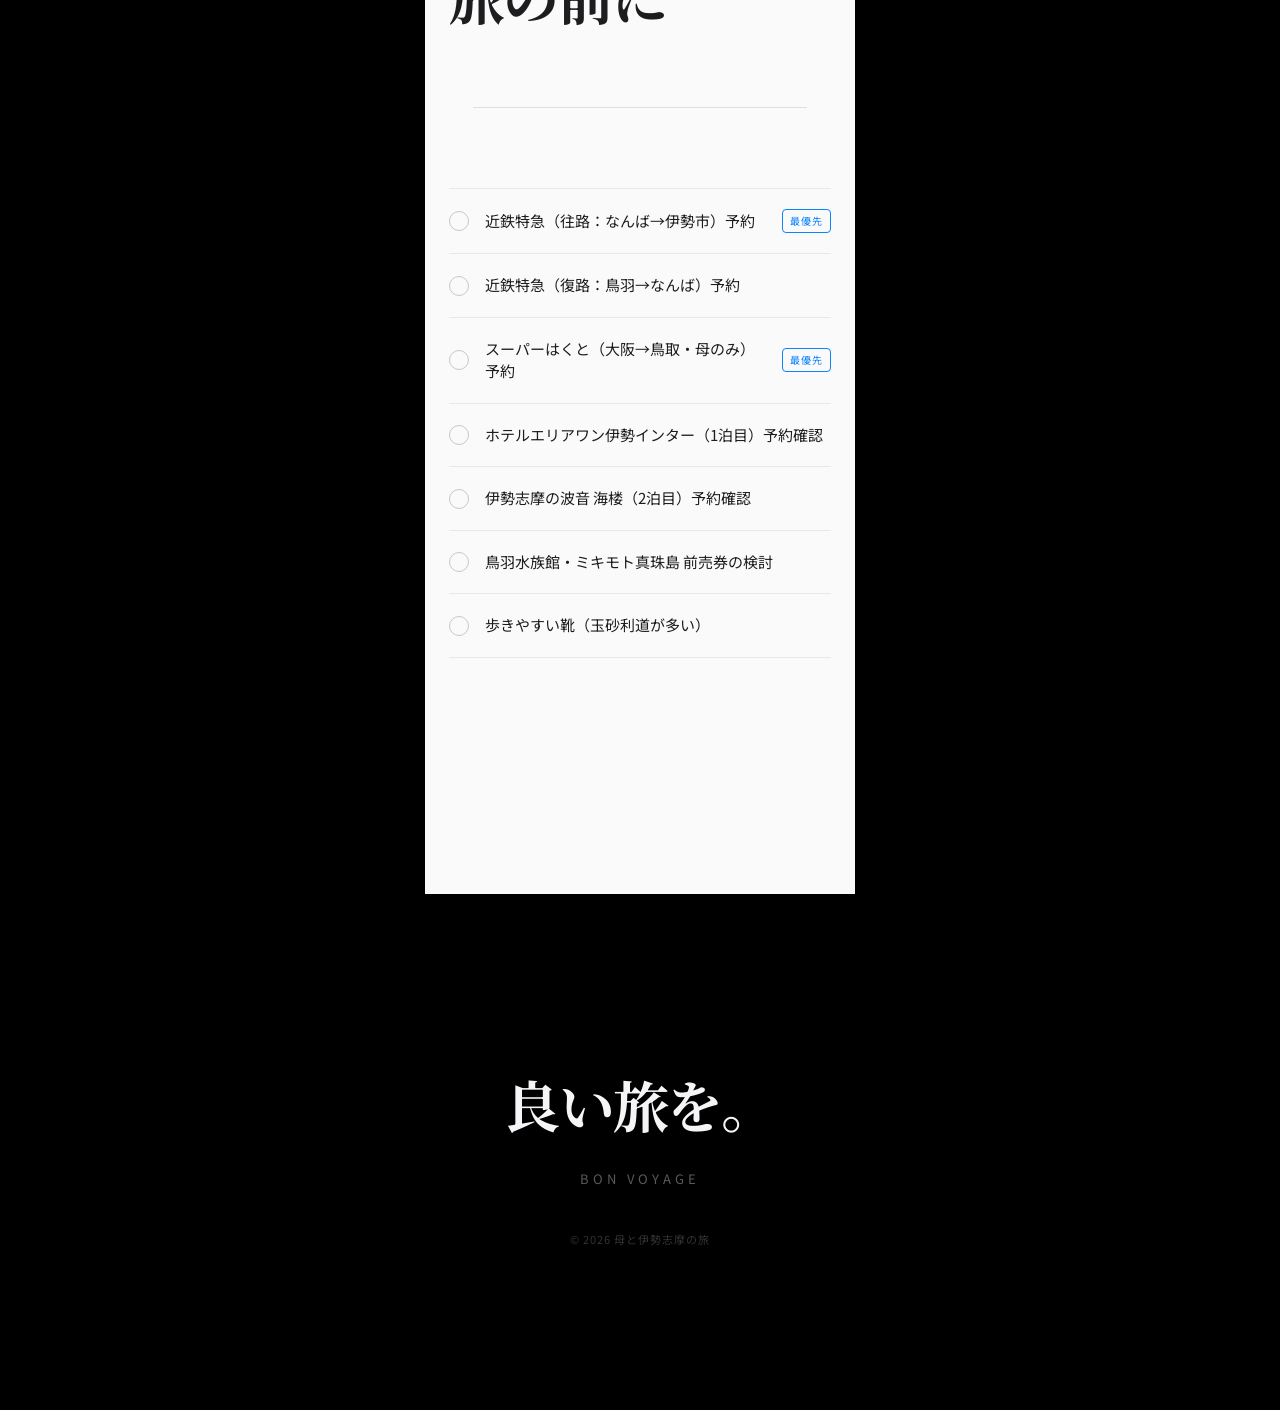
==== commit fcb31a45: "実際の旅程（外宮・内宮・鳥羽水族館・真珠島、2026/10/10-12）に合わせて全面更新 - Day1: なんばOCAT合流→近鉄特急で伊勢市→外宮参拝→ホテルエリアワン伊勢インター泊 - Day2" ====
--- a/ise-tabi/index.html
+++ b/ise-tabi/index.html
@@ -3,7 +3,7 @@
 <head>
   <meta charset="UTF-8">
   <meta name="viewport" content="width=device-width, initial-scale=1.0">
-  <title>秋の伊勢志摩旅</title>
+  <title>伊勢志摩の旅 2026.10.10-12</title>
   <link rel="preconnect" href="https://fonts.googleapis.com">
   <link href="https://fonts.googleapis.com/css2?family=Noto+Serif+JP:wght@700&family=Noto+Sans+JP:wght@400;500&display=swap" rel="stylesheet">
   <link rel="stylesheet" href="css/style.css">
@@ -17,17 +17,17 @@
     <div class="img-block" data-fallback="#050e1a">
       <div class="parallax-wrap">
         <img class="parallax-img" src="assets/images/hero.jpg"
-             alt="英虞湾の朝靄" loading="eager" decoding="async">
+             alt="伊勢志摩の海" loading="eager" decoding="async">
       </div>
       <div class="overlay overlay-both">
         <div class="hero-body" id="hero-body">
           <p class="hero-en fade-hero">Ise-Shima Journey</p>
           <h1 class="hero-h1">
             <span class="line-wrap">
-              <span class="line-inner fade-hero" style="animation-delay:.1s">秋の伊勢志摩旅</span>
+              <span class="line-inner fade-hero" style="animation-delay:.1s">母と伊勢志摩の旅</span>
             </span>
           </h1>
-          <p class="hero-catch fade-hero" style="animation-delay:.25s">祈りと海と、しまかぜと。</p>
+          <p class="hero-catch fade-hero" style="animation-delay:.25s">2026.10.10 Sat → 10.12 Mon</p>
         </div>
         <div class="scroll-hint" aria-hidden="true">
           <span class="scroll-arrow">↓</span>
@@ -45,18 +45,21 @@
         <div class="stat fade-in">
           <span class="stat-num" data-count="2">0</span>
           <p class="stat-unit">泊3日</p>
-          <p class="stat-desc">非日常の時間</p>
+          <p class="stat-desc">母とふたり旅</p>
         </div>
         <div class="stat fade-in" style="transition-delay:.12s">
-          <span class="stat-num" data-count="3">0</span>
-          <p class="stat-unit">つの景色</p>
-          <p class="stat-desc">海・神域・英虞湾</p>
+          <span class="stat-num" data-count="4">0</span>
+          <p class="stat-unit">つの行先</p>
+          <p class="stat-desc">外宮・内宮・水族館・真珠島</p>
         </div>
         <div class="stat fade-in" style="transition-delay:.24s">
           <span class="stat-num" data-count="0">0</span>
           <p class="stat-unit">回の運転</p>
-          <p class="stat-desc">全て電車と船</p>
-        </div>
+          <p class="stat-desc">全て電車とバス</p>
+        </div>
+      </div>
+      <div class="warn-box" style="margin-top:32px">
+        <p>⚠️ 10月10日(土)〜12日(月・祝「スポーツの日」)は3連休。伊勢神宮・おかげ横丁・近鉄特急とも普段より混み合う見込みです。早め早めの行動と、可能な範囲での事前予約がおすすめです。</p>
       </div>
     </div>
   </section>
@@ -67,53 +70,239 @@
     <header class="day-sticky day-sticky-dark">
       <span class="day-tag">Day 1</span>
       <span class="day-dash">—</span>
-      <span class="day-place">鳥羽</span>
+      <span class="day-place">10/10(土) 伊勢</span>
     </header>
 
-    <!-- 移動ガイド: しまかぜ -->
+    <!-- 移動ガイド: 鳥取→なんば→伊勢 -->
     <div class="move-card s-dark fade-in">
       <div class="inner">
         <div class="move-header">
+          <span class="move-label">合流</span>
+          <span class="move-route-text">鳥取 → なんばOCAT</span>
+          <span class="move-dur">高速バス</span>
+        </div>
+        <div class="move-grid">
+          <div class="mg-item"><span class="mg-k">到着</span><span class="mg-v">10:40 なんばOCAT</span></div>
+          <div class="mg-item"><span class="mg-k">合流</span><span class="mg-v">OCAT到着ロビーで待ち合わせ</span></div>
+        </div>
+        <p class="move-tip">💡 OCATから近鉄難波駅までは徒歩約10分（地下街「なんばウォーク」経由なら雨の日も安心）。お母様は高速バス、身軽な移動なので焦らず合流を。</p>
+      </div>
+    </div>
+
+    <div class="move-card s-dark fade-in">
+      <div class="inner">
+        <div class="move-header">
           <span class="move-label">移動</span>
-          <span class="move-route-text">大阪難波 → 鳥羽</span>
-          <span class="move-dur">1時間36分</span>
+          <span class="move-route-text">大阪難波 → 伊勢市</span>
+          <span class="move-dur">約2時間10分</span>
         </div>
         <div class="move-grid">
-          <div class="mg-item"><span class="mg-k">出発</span><span class="mg-v">10:40</span></div>
-          <div class="mg-item"><span class="mg-k">到着</span><span class="mg-v">12:16</span></div>
-          <div class="mg-item"><span class="mg-k">列車</span><span class="mg-v">しまかぜ</span></div>
-          <div class="mg-item"><span class="mg-k">料金</span><span class="mg-v">約5,040円〜</span></div>
-        </div>
-        <a href="shimakaze.html" class="detail-link detail-link-dark">しまかぜ完全乗車ガイドを読む →</a>
-        <button class="accordion-btn acc-dark" aria-expanded="false">
-          <span>乗車のポイント（要約）</span>
+          <div class="mg-item"><span class="mg-k">出発</span><span class="mg-v">11時台の近鉄特急（目安）</span></div>
+          <div class="mg-item"><span class="mg-k">到着</span><span class="mg-v">13時台前半（目安）</span></div>
+          <div class="mg-item"><span class="mg-k">列車</span><span class="mg-v">近鉄特急（伊勢志摩ライナー等）</span></div>
+          <div class="mg-item"><span class="mg-k">料金</span><span class="mg-v">約3,000〜4,000円/人</span></div>
+        </div>
+        <a href="kintetsu.html" class="detail-link detail-link-dark">近鉄特急・乗り継ぎガイドを読む →</a>
+        <div class="warn-box" style="margin-top:16px">
+          <p>⚠️ 具体的な発車分は季節ダイヤで変わるため、出発前に近鉄公式サイトまたは駅の窓口で最新時刻を確認し、混雑期なので可能なら座席指定を事前予約してください。</p>
+        </div>
+      </div>
+    </div>
+
+    <!-- 外宮画像 -->
+    <div class="img-block fade-in" data-fallback="#1a1200">
+      <div class="parallax-wrap">
+        <img class="parallax-img" src="assets/images/naiku.jpg"
+             alt="伊勢神宮外宮・参道" loading="lazy" decoding="async">
+      </div>
+      <div class="overlay overlay-bottom">
+        <div class="overlay-text">
+          <h2 class="overlay-title reveal-text">伊勢神宮 外宮</h2>
+          <p class="overlay-sub">豊受大神宮 — 旅の最初のお参り</p>
+        </div>
+      </div>
+    </div>
+
+    <!-- 外宮 詳細 -->
+    <div class="detail-wrap s-light">
+      <div class="inner">
+        <div class="info-grid">
+          <div class="ig-item"><span class="ig-k">参拝</span><span class="ig-v">5:00〜18:00（10月）</span></div>
+          <div class="ig-item"><span class="ig-k">料金</span><span class="ig-v">無料</span></div>
+          <div class="ig-item"><span class="ig-k">所要</span><span class="ig-v">60分〜90分</span></div>
+          <div class="ig-item"><span class="ig-k">アクセス</span><span class="ig-v">伊勢市駅から徒歩5分</span></div>
+        </div>
+
+        <a href="gekuu.html" class="detail-link">外宮 参拝完全ガイドを読む →</a>
+        <button class="accordion-btn" aria-expanded="false">
+          <span>参拝の順序（要約）</span>
           <svg class="acc-icon" width="14" height="14" viewBox="0 0 14 14" aria-hidden="true">
             <polyline points="2,4 7,10 12,4" fill="none" stroke="currentColor" stroke-width="1.5" stroke-linecap="round" stroke-linejoin="round"/>
           </svg>
         </button>
         <div class="accordion-body">
-          <ul class="detail-list detail-dark">
-            <li>予約は乗車1ヶ月前の10:30から。展望席は即日完売することも</li>
-            <li>5号車がカフェ車両（先着順）。松阪牛カレー・赤福・限定スイーツあり</li>
-            <li>火曜運休・1日1往復のみ。難波10:20頃には改札内へ</li>
-            <li>特別料金＝乗車券＋特急料金＋しまかぜ料金（計3種）</li>
-            <li>個室（和風・洋風）は2名〜利用可。旅の特別感UP</li>
+          <ul class="detail-list">
+            <li>古くからの慣わし「外宮先祀」で、内宮より先に外宮からお参りするのが正式な順序</li>
+            <li>火除橋を渡り一礼（外宮は左側通行、内宮とは逆）</li>
+            <li>御正宮（豊受大神宮）→ 多賀宮（第一別宮）の順で参拝</li>
+            <li>1日目は疲れをためないよう、外宮のみでゆっくり過ごす予定</li>
           </ul>
         </div>
       </div>
     </div>
 
-    <!-- しまかぜ画像 -->
-    <div class="img-block fade-in" data-fallback="#0d1b2a">
+    <!-- 宿泊 -->
+    <div class="stay-block">
+      <p class="stay-title fade-in">ホテルエリアワン伊勢インター</p>
+      <p class="stay-desc fade-in" style="transition-delay:.1s">三重県伊勢市黒瀬町1237。伊勢市駅・宇治山田駅から車で約10分、伊勢ICから約5分。</p>
+      <p class="stay-desc fade-in" style="transition-delay:.15s">💡 駅から少し離れているため、タクシーまたは事前に送迎バスの有無をホテルに確認しておくと安心です。</p>
+    </div>
+
+  </section>
+
+  <!-- ④ Day 2 ───────────────────────────── -->
+  <section class="s-day s-light" id="day2">
+
+    <header class="day-sticky day-sticky-light">
+      <span class="day-tag">Day 2</span>
+      <span class="day-dash">—</span>
+      <span class="day-place">10/11(日) 伊勢・鳥羽</span>
+    </header>
+
+    <!-- 移動ガイド: ホテル→内宮 -->
+    <div class="move-card s-light move-card-light fade-in">
+      <div class="inner">
+        <div class="move-header">
+          <span class="move-label move-label-light">移動</span>
+          <span class="move-route-text move-route-light">ホテル → 伊勢神宮 内宮</span>
+          <span class="move-dur move-dur-light">車・タクシーで約15分</span>
+        </div>
+        <p class="move-tip">💡 朝一番の参拝がおすすめ。8時台に到着すれば、3連休の混雑ピーク（9〜11時台）を避けられます。</p>
+      </div>
+    </div>
+
+    <!-- 伊勢神宮画像 -->
+    <div class="img-block fade-in" data-fallback="#1a1200">
       <div class="parallax-wrap">
-        <img class="parallax-img" src="assets/images/shimakaze.jpg"
-             alt="しまかぜ走行シーン" loading="lazy" decoding="async">
+        <img class="parallax-img" src="assets/images/naiku.jpg"
+             alt="伊勢神宮内宮・参道" loading="lazy" decoding="async">
       </div>
       <div class="overlay overlay-bottom">
         <div class="overlay-text">
-          <h2 class="overlay-title reveal-text">しまかぜ</h2>
-          <p class="overlay-sub">大阪難波 10:40発 → 鳥羽 12:16着</p>
-        </div>
+          <h2 class="overlay-title reveal-text">伊勢神宮 内宮</h2>
+          <p class="overlay-sub">2,000年の祈りの場所へ。</p>
+        </div>
+      </div>
+    </div>
+
+    <!-- 伊勢神宮 詳細 -->
+    <div class="detail-wrap s-light">
+      <div class="inner">
+        <div class="info-grid">
+          <div class="ig-item"><span class="ig-k">参拝</span><span class="ig-v">5:00〜18:00（10月）</span></div>
+          <div class="ig-item"><span class="ig-k">料金</span><span class="ig-v">無料</span></div>
+          <div class="ig-item"><span class="ig-k">所要</span><span class="ig-v">90分〜2時間</span></div>
+          <div class="ig-item"><span class="ig-k">車いす</span><span class="ig-v">無料貸出あり</span></div>
+        </div>
+
+        <a href="naiku.html" class="detail-link">伊勢神宮内宮 参拝完全ガイドを読む →</a>
+        <button class="accordion-btn" aria-expanded="false">
+          <span>参拝順路・マナー（要約）</span>
+          <svg class="acc-icon" width="14" height="14" viewBox="0 0 14 14" aria-hidden="true">
+            <polyline points="2,4 7,10 12,4" fill="none" stroke="currentColor" stroke-width="1.5" stroke-linecap="round" stroke-linejoin="round"/>
+          </svg>
+        </button>
+        <div class="accordion-body">
+          <div class="sub-section">
+            <p class="sub-title">参拝の順路</p>
+            <ol class="order-list">
+              <li>宇治橋で一礼してから渡る（右側通行）</li>
+              <li>五十鈴川御手洗場で手を清める</li>
+              <li>御正宮（天照大御神）へ参拝</li>
+              <li>荒祭宮へ（個人的なお願いはここで）</li>
+            </ol>
+          </div>
+          <div class="sub-section">
+            <p class="sub-title">参拝マナー</p>
+            <ul class="detail-list">
+              <li>参道は中央（正中）を歩かない。神の通り道</li>
+              <li>御正宮では「感謝」を伝えるのが慣わし</li>
+              <li>鳥居の前後で軽く一礼を忘れずに</li>
+              <li>玉砂利道あり。歩きやすい靴が必須</li>
+            </ul>
+          </div>
+        </div>
+      </div>
+    </div>
+
+    <!-- おかげ横丁画像 -->
+    <div class="img-block fade-in" data-fallback="#1a0e00">
+      <div class="parallax-wrap">
+        <img class="parallax-img" src="assets/images/okage.jpg"
+             alt="おかげ横丁" loading="lazy" decoding="async">
+      </div>
+      <div class="overlay overlay-bottom">
+        <div class="overlay-text">
+          <h2 class="overlay-title reveal-text">おかげ横丁</h2>
+          <p class="overlay-sub">赤福と伊勢うどん。旅の午前の締めくくりに。</p>
+        </div>
+      </div>
+    </div>
+
+    <!-- おかげ横丁 詳細 -->
+    <div class="detail-wrap s-light">
+      <div class="inner">
+        <div class="info-grid">
+          <div class="ig-item"><span class="ig-k">エリア</span><span class="ig-v">おはらい町〜おかげ横丁</span></div>
+          <div class="ig-item"><span class="ig-k">所要</span><span class="ig-v">1〜1.5時間</span></div>
+        </div>
+
+        <a href="okage.html" class="detail-link">おかげ横丁・おはらい町 完全ガイドを読む →</a>
+        <button class="accordion-btn" aria-expanded="false">
+          <span>🍡 グルメ・お土産（要約）</span>
+          <svg class="acc-icon" width="14" height="14" viewBox="0 0 14 14" aria-hidden="true">
+            <polyline points="2,4 7,10 12,4" fill="none" stroke="currentColor" stroke-width="1.5" stroke-linecap="round" stroke-linejoin="round"/>
+          </svg>
+        </button>
+        <div class="accordion-body">
+          <div class="gourmet-list">
+            <div class="gourmet-item">
+              <div class="gi-header">
+                <span class="gi-name">赤福本店</span>
+                <span class="gi-price">餅2個＋茶 400円</span>
+              </div>
+              <p class="gi-desc">朝5:00から営業。店内で出来立てを味わえる、伊勢土産の代名詞</p>
+            </div>
+            <div class="gourmet-item">
+              <div class="gi-header">
+                <span class="gi-name">ふくすけ</span>
+                <span class="gi-price">伊勢うどん 650円〜</span>
+              </div>
+              <p class="gi-desc">三重産小麦の極太もっちり麺。テレビでもよく紹介される伊勢名物</p>
+            </div>
+          </div>
+        </div>
+      </div>
+    </div>
+
+    <!-- 二見興玉神社（夫婦岩） -->
+    <div class="optional-spot s-light fade-in">
+      <div class="inner">
+        <p class="opt-tag">+ 移動の途中に立ち寄り</p>
+        <p class="opt-title">二見興玉神社（夫婦岩）</p>
+        <p class="opt-desc">伊勢と鳥羽のあいだ、二見浦にある夫婦岩はテレビでもおなじみの絶景スポット。<br>内宮からタクシー・バスで約20〜25分、そのまま鳥羽方面へ抜けられます。<br>境内散策は30分ほど。大きな鳥居越しに夫婦岩を望めます。</p>
+      </div>
+    </div>
+
+    <!-- 移動ガイド: 伊勢→鳥羽 -->
+    <div class="move-card s-light move-card-light fade-in">
+      <div class="inner">
+        <div class="move-header">
+          <span class="move-label move-label-light">移動</span>
+          <span class="move-route-text move-route-light">伊勢市 → 鳥羽</span>
+          <span class="move-dur move-dur-light">近鉄で約20分</span>
+        </div>
+        <p class="move-tip">💡 二見浦経由の場合は二見浦駅から鳥羽駅までさらに約10分。</p>
       </div>
     </div>
 
@@ -156,28 +345,20 @@
               <span class="time-tag">13:00</span>
               <span class="time-tag">15:30</span>
             </div>
-            <p class="sub-note">パフォーマンススタジアム開催。早めに席を確保して</p>
+            <p class="sub-note">午後到着なら13:00か15:30の回を狙って</p>
           </div>
           <div class="sub-section">
-            <p class="sub-title">🦦 ラッコ（2頭）</p>
+            <p class="sub-title">🦦 ラッコ（2頭）／ 🐟 ジュゴン「セレナ」</p>
             <ul class="detail-list">
-              <li>メイ：鼻にキズあり、白っぽい毛、いたずら好き</li>
-              <li>キラ：顔周りが黄みがかり、長いヒゲ、おっとり</li>
-            </ul>
-          </div>
-          <div class="sub-section">
-            <p class="sub-title">🐟 ジュゴン「セレナ」</p>
-            <ul class="detail-list">
-              <li>日本国内で唯一飼育。「人魚の海」エリアで展示</li>
-              <li>世界的にも飼育例が極めて少ない希少種</li>
+              <li>メイ・キラの2頭のラッコ。貝を石で割る仕草がかわいい</li>
+              <li>日本国内で唯一飼育のジュゴン「セレナ」。テレビでもよく取り上げられる名物</li>
             </ul>
           </div>
           <div class="sub-section">
             <p class="sub-title">💡 おすすめの過ごし方</p>
             <ul class="detail-list">
-              <li>12:30〜13:00着で入館→アシカショー13:00が理想</li>
               <li>全館バリアフリー対応・車いす貸出あり</li>
-              <li>入館料はKKdayなど旅行サイトで少し安く買える</li>
+              <li>入館料はオンラインチケットサイトで少し安く買えることも</li>
             </ul>
           </div>
         </div>
@@ -199,13 +380,6 @@
             </div>
             <div class="gourmet-item">
               <div class="gi-header">
-                <span class="gi-name">海女小屋 はまなみ</span>
-                <span class="gi-dist">市街地</span>
-              </div>
-              <p class="gi-desc">伊勢エビ・アワビ・サザエの炭火網焼き体験</p>
-            </div>
-            <div class="gourmet-item">
-              <div class="gi-header">
                 <span class="gi-name">花さんご</span>
                 <span class="gi-dist">水族館内</span>
               </div>
@@ -216,209 +390,38 @@
       </div>
     </div>
 
-    <!-- 宿泊 -->
-    <div class="stay-block">
-      <p class="stay-title fade-in">鳥羽の温泉旅館（未定）</p>
-      <p class="stay-desc fade-in" style="transition-delay:.1s">鳥羽湾を望む温泉と、海の幸。</p>
-    </div>
-
-  </section>
-
-  <!-- ④ Day 2 ───────────────────────────── -->
-  <section class="s-day s-light" id="day2">
-
-    <header class="day-sticky day-sticky-light">
-      <span class="day-tag">Day 2</span>
-      <span class="day-dash">—</span>
-      <span class="day-place">伊勢・賢島</span>
-    </header>
-
-    <!-- 移動ガイド: 鳥羽→内宮 -->
-    <div class="move-card s-light move-card-light fade-in">
-      <div class="inner">
-        <div class="move-header">
-          <span class="move-label move-label-light">移動</span>
-          <span class="move-route-text move-route-light">鳥羽 → 伊勢神宮 内宮</span>
-          <span class="move-dur move-dur-light">約35分</span>
-        </div>
-        <div class="move-grid move-grid-light">
-          <div class="mg-item"><span class="mg-k">①</span><span class="mg-v">鳥羽駅 → 宇治山田（近鉄 約20分）</span></div>
-          <div class="mg-item"><span class="mg-k">②</span><span class="mg-v">宇治山田前 → 内宮前（バス 約12分・520円）</span></div>
-        </div>
-        <p class="move-tip">💡 早朝参拝がおすすめ。8時台のバスで出発すれば混雑前に参拝できる</p>
-      </div>
-    </div>
-
-    <!-- 伊勢神宮画像 -->
-    <div class="img-block fade-in" data-fallback="#1a1200">
+    <!-- ミキモト真珠島画像 -->
+    <div class="img-block fade-in" data-fallback="#001a2c">
       <div class="parallax-wrap">
-        <img class="parallax-img" src="assets/images/naiku.jpg"
-             alt="伊勢神宮内宮・参道" loading="lazy" decoding="async">
+        <img class="parallax-img" src="assets/images/cruise.jpg"
+             alt="ミキモト真珠島" loading="lazy" decoding="async">
       </div>
       <div class="overlay overlay-bottom">
         <div class="overlay-text">
-          <h2 class="overlay-title reveal-text">伊勢神宮 内宮</h2>
-          <p class="overlay-sub">2,000年の祈りの場所へ。</p>
-        </div>
-      </div>
-    </div>
-
-    <!-- 伊勢神宮 詳細 -->
+          <h2 class="overlay-title reveal-text">ミキモト真珠島</h2>
+          <p class="overlay-sub">真珠養殖発祥の地。海女の実演も。</p>
+        </div>
+      </div>
+    </div>
+
+    <!-- ミキモト真珠島 詳細 -->
     <div class="detail-wrap s-light">
       <div class="inner">
         <div class="info-grid">
-          <div class="ig-item"><span class="ig-k">参拝</span><span class="ig-v">5:00〜17:00（10月）</span></div>
-          <div class="ig-item"><span class="ig-k">料金</span><span class="ig-v">無料</span></div>
-          <div class="ig-item"><span class="ig-k">所要</span><span class="ig-v">90分〜2時間</span></div>
-          <div class="ig-item"><span class="ig-k">車いす</span><span class="ig-v">無料貸出あり</span></div>
-        </div>
-
-        <a href="naiku.html" class="detail-link">伊勢神宮内宮 参拝完全ガイドを読む →</a>
-        <button class="accordion-btn" aria-expanded="false">
-          <span>参拝順路・マナー（要約）</span>
-          <svg class="acc-icon" width="14" height="14" viewBox="0 0 14 14" aria-hidden="true">
-            <polyline points="2,4 7,10 12,4" fill="none" stroke="currentColor" stroke-width="1.5" stroke-linecap="round" stroke-linejoin="round"/>
-          </svg>
-        </button>
-        <div class="accordion-body">
-          <div class="sub-section">
-            <p class="sub-title">参拝の順路</p>
-            <ol class="order-list">
-              <li>宇治橋で一礼してから渡る（右側通行）</li>
-              <li>五十鈴川御手洗場で手を清める</li>
-              <li>御正宮（天照大御神）へ参拝</li>
-              <li>荒祭宮へ（個人的なお願いはここで）</li>
-            </ol>
-          </div>
-          <div class="sub-section">
-            <p class="sub-title">参拝マナー</p>
-            <ul class="detail-list">
-              <li>参道は中央（正中）を歩かない。神の通り道</li>
-              <li>御正宮では「感謝」を伝えるのが慣わし</li>
-              <li>個人的な願い事は第一別宮・荒祭宮へ</li>
-              <li>鳥居の前後で軽く一礼を忘れずに</li>
-              <li>玉砂利道あり。歩きやすい靴が必須</li>
-            </ul>
-          </div>
-          <div class="sub-section">
-            <p class="sub-title">秋の特別な景色</p>
-            <ul class="detail-list">
-              <li>神苑（宇治橋右手）は紅葉の名所</li>
-              <li>朝霧に包まれた参道は格別の静けさ</li>
-            </ul>
-          </div>
-        </div>
-      </div>
-    </div>
-
-    <!-- おかげ横丁画像 -->
-    <div class="img-block fade-in" data-fallback="#1a0e00">
-      <div class="parallax-wrap">
-        <img class="parallax-img" src="assets/images/okage.jpg"
-             alt="おかげ横丁" loading="lazy" decoding="async">
-      </div>
-      <div class="overlay overlay-bottom">
-        <div class="overlay-text">
-          <h2 class="overlay-title reveal-text">おかげ横丁</h2>
-          <p class="overlay-sub">赤福と伊勢うどん。旅の午後を。</p>
-        </div>
-      </div>
-    </div>
-
-    <!-- おかげ横丁 詳細 -->
-    <div class="detail-wrap s-light">
-      <div class="inner">
-        <div class="info-grid">
-          <div class="ig-item"><span class="ig-k">エリア</span><span class="ig-v">おはらい町〜おかげ横丁</span></div>
-          <div class="ig-item"><span class="ig-k">所要</span><span class="ig-v">1.5〜2時間</span></div>
-        </div>
-
-        <a href="okage.html" class="detail-link">おかげ横丁・おはらい町 完全ガイドを読む →</a>
-        <button class="accordion-btn" aria-expanded="false">
-          <span>🍡 グルメ・食べ歩きガイド（要約）</span>
-          <svg class="acc-icon" width="14" height="14" viewBox="0 0 14 14" aria-hidden="true">
-            <polyline points="2,4 7,10 12,4" fill="none" stroke="currentColor" stroke-width="1.5" stroke-linecap="round" stroke-linejoin="round"/>
-          </svg>
-        </button>
-        <div class="accordion-body">
-          <div class="gourmet-list">
-            <div class="gourmet-item">
-              <div class="gi-header">
-                <span class="gi-name">赤福本店</span>
-                <span class="gi-price">餅2個＋茶 400円</span>
-              </div>
-              <p class="gi-desc">朝5:00から営業。店内で出来立てを味わえる。朔日餅（毎月1日限定）も人気</p>
-            </div>
-            <div class="gourmet-item">
-              <div class="gi-header">
-                <span class="gi-name">ふくすけ</span>
-                <span class="gi-price">伊勢うどん 650円〜</span>
-              </div>
-              <p class="gi-desc">三重産小麦の極太もっちり麺。やわらか〜く煮た麺に濃い醤油だれ。10:00〜17:00</p>
-            </div>
-            <div class="gourmet-item">
-              <div class="gi-header">
-                <span class="gi-name">すし久</span>
-                <span class="gi-price">てこね寿し 1,600円〜</span>
-              </div>
-              <p class="gi-desc">甘辛しょうゆ漬けカツオの本格てこね寿し。伊勢路膳（3,700円）も充実。11:00〜</p>
-            </div>
-            <div class="gourmet-item">
-              <div class="gi-header">
-                <span class="gi-name">食べ歩き</span>
-                <span class="gi-price">300円前後〜</span>
-              </div>
-              <p class="gi-desc">たこ棒・みたらし団子・揚げたてコロッケ（豚捨）など食べ歩きも充実</p>
-            </div>
-          </div>
-        </div>
-
-        <button class="accordion-btn" aria-expanded="false" style="margin-top:16px">
-          <span>🛍 お土産おすすめ</span>
-          <svg class="acc-icon" width="14" height="14" viewBox="0 0 14 14" aria-hidden="true">
-            <polyline points="2,4 7,10 12,4" fill="none" stroke="currentColor" stroke-width="1.5" stroke-linecap="round" stroke-linejoin="round"/>
-          </svg>
-        </button>
-        <div class="accordion-body">
-          <ul class="detail-list">
-            <li>赤福餅（8個入り900円〜）— 定番中の定番</li>
-            <li>伊勢うどんセット（ふくすけのお土産用）</li>
-            <li>おかげ犬サブレ — 国産バター使用・かわいいパッケージ</li>
-            <li>岩戸餅（岩戸屋）— おかめの顔の大きな看板が目印</li>
-            <li>伊勢角屋麦酒 — 地ビール・飲み比べセットも</li>
-          </ul>
-        </div>
-      </div>
-    </div>
-
-    <!-- 移動ガイド: 伊勢→賢島 -->
-    <div class="move-card s-light move-card-light fade-in">
-      <div class="inner">
-        <div class="move-header">
-          <span class="move-label move-label-light">移動</span>
-          <span class="move-route-text move-route-light">伊勢市 → 賢島</span>
-          <span class="move-dur move-dur-light">約50〜60分</span>
-        </div>
-        <div class="move-grid move-grid-light">
-          <div class="mg-item"><span class="mg-k">列車</span><span class="mg-v">近鉄特急（伊勢志摩ライナーなど）</span></div>
-          <div class="mg-item"><span class="mg-k">乗換</span><span class="mg-v">宇治山田または伊勢市駅から乗車</span></div>
-        </div>
-      </div>
-    </div>
-
-    <!-- 任意: ミキモト -->
-    <div class="optional-spot s-light fade-in">
-      <div class="inner">
-        <p class="opt-tag">+ 体力次第で立ち寄り</p>
-        <p class="opt-title">ミキモト真珠島</p>
-        <p class="opt-desc">鳥羽水族館のすぐ隣。<br>海女の実演（夏季）・真珠博物館・ジュエリーショップ。<br>所要約1時間。入島料 大人1,650円。</p>
+          <div class="ig-item"><span class="ig-k">開館</span><span class="ig-v">9:00〜17:00</span></div>
+          <div class="ig-item"><span class="ig-k">料金</span><span class="ig-v">大人 1,650円</span></div>
+          <div class="ig-item"><span class="ig-k">所要</span><span class="ig-v">1時間〜1.5時間</span></div>
+          <div class="ig-item"><span class="ig-k">アクセス</span><span class="ig-v">鳥羽水族館のすぐ隣</span></div>
+        </div>
+
+        <a href="pearl.html" class="detail-link">ミキモト真珠島 完全ガイドを読む →</a>
       </div>
     </div>
 
     <!-- 宿泊 -->
     <div class="stay-block stay-light">
-      <p class="stay-title fade-in">賢島のホテル（未定）</p>
-      <p class="stay-desc fade-in" style="transition-delay:.1s">英虞湾の夕景と、志摩の海の幸。</p>
+      <p class="stay-title fade-in">伊勢志摩の波音 海楼</p>
+      <p class="stay-desc fade-in" style="transition-delay:.1s">三重県鳥羽市安楽島町1075-40。鳥羽湾を望む高台の宿。鳥羽駅からかもめバスまたはタクシーで移動。</p>
     </div>
 
   </section>
@@ -429,108 +432,65 @@
     <header class="day-sticky day-sticky-dark">
       <span class="day-tag">Day 3</span>
       <span class="day-dash">—</span>
-      <span class="day-place">英虞湾</span>
+      <span class="day-place">10/12(月・祝) 鳥羽 → 帰路</span>
     </header>
 
-    <!-- クルーズ画像 -->
-    <div class="img-block fade-in" data-fallback="#001a2c">
-      <div class="parallax-wrap">
-        <img class="parallax-img" src="assets/images/cruise.jpg"
-             alt="エスパーニャクルーズ・英虞湾" loading="lazy" decoding="async">
-      </div>
-      <div class="overlay overlay-bottom">
-        <div class="overlay-text">
-          <h2 class="overlay-title reveal-text">賢島エスパーニャクルーズ</h2>
-          <p class="overlay-sub">60の島々と真珠筏。約50分の絶景。</p>
-        </div>
-      </div>
-    </div>
-
-    <!-- クルーズ詳細 -->
-    <div class="detail-wrap s-light">
-      <div class="inner">
-        <div class="info-grid">
-          <div class="ig-item"><span class="ig-k">料金</span><span class="ig-v">大人 1,900円</span></div>
-          <div class="ig-item"><span class="ig-k">所要</span><span class="ig-v">約50分</span></div>
-          <div class="ig-item"><span class="ig-k">乗場</span><span class="ig-v">賢島駅 徒歩2〜5分</span></div>
-          <div class="ig-item"><span class="ig-k">便数</span><span class="ig-v">1時間毎・6〜8便/日</span></div>
-        </div>
-
-        <div class="sub-section" style="padding-top:20px">
-          <p class="sub-title sub-title-sm">主な出港時間（目安）</p>
-          <div class="time-tags">
-            <span class="time-tag">9:30</span>
-            <span class="time-tag">10:30</span>
-            <span class="time-tag">11:30</span>
-            <span class="time-tag">13:30</span>
-            <span class="time-tag">14:30</span>
-            <span class="time-tag">15:30</span>
-          </div>
-          <p class="sub-note">※季節・天候により変動あり。公式サイトで要確認</p>
-        </div>
-
-        <a href="cruise.html" class="detail-link">エスパーニャクルーズ完全ガイドを読む →</a>
-        <button class="accordion-btn" aria-expanded="false">
-          <span>乗船ガイド・コツ（要約）</span>
-          <svg class="acc-icon" width="14" height="14" viewBox="0 0 14 14" aria-hidden="true">
-            <polyline points="2,4 7,10 12,4" fill="none" stroke="currentColor" stroke-width="1.5" stroke-linecap="round" stroke-linejoin="round"/>
-          </svg>
-        </button>
-        <div class="accordion-body">
-          <div class="sub-section">
-            <p class="sub-title">デッキの選び方</p>
-            <ul class="detail-list">
-              <li>3階展望デッキ：オープンエア。景色は最高だが座席少なめ</li>
-              <li>2階客室：屋内で快適。特別室「イサベラ」はクラシカルな内装</li>
-              <li>秋は薄手の羽織を1枚持参すると安心</li>
-            </ul>
-          </div>
-          <div class="sub-section">
-            <p class="sub-title">当日の注意</p>
-            <ul class="detail-list">
-              <li>出航15分前には乗り場へ。繁忙期は早めに</li>
-              <li>座ったまま英虞湾を遊覧。体力消耗ほぼゼロ</li>
-              <li>荒天・強風時は運休あり（要確認）</li>
-              <li>1〜2月は定期点検のため一時運休期間あり</li>
-            </ul>
-          </div>
-        </div>
-      </div>
-    </div>
-
-    <!-- 移動ガイド: 帰路 -->
+    <div class="return-block" style="padding-top:60px">
+      <p class="return-route fade-in">鳥羽の朝をゆっくりと。</p>
+      <p class="return-desc fade-in" style="transition-delay:.1s">海楼のテラスから鳥羽湾を眺めて、荷物をまとめてチェックアウト。</p>
+    </div>
+
+    <!-- 移動ガイド: 鳥羽→なんば -->
     <div class="move-card s-dark fade-in">
       <div class="inner">
         <div class="move-header">
-          <span class="move-label">帰路</span>
-          <span class="move-route-text">賢島 → 大阪難波</span>
-          <span class="move-dur">2時間32分</span>
+          <span class="move-label">移動①</span>
+          <span class="move-route-text">鳥羽 → 大阪難波</span>
+          <span class="move-dur">約2時間</span>
         </div>
         <div class="move-grid">
-          <div class="mg-item"><span class="mg-k">出発</span><span class="mg-v">12:00（賢島）</span></div>
-          <div class="mg-item"><span class="mg-k">到着</span><span class="mg-v">14:32（大阪難波）</span></div>
+          <div class="mg-item"><span class="mg-k">出発</span><span class="mg-v">9:32発（目安）</span></div>
+          <div class="mg-item"><span class="mg-k">到着</span><span class="mg-v">11:33頃（目安）</span></div>
           <div class="mg-item"><span class="mg-k">列車</span><span class="mg-v">近鉄特急</span></div>
         </div>
-        <button class="accordion-btn acc-dark" aria-expanded="false">
-          <span>帰路のポイント</span>
-          <svg class="acc-icon" width="14" height="14" viewBox="0 0 14 14" aria-hidden="true">
-            <polyline points="2,4 7,10 12,4" fill="none" stroke="currentColor" stroke-width="1.5" stroke-linecap="round" stroke-linejoin="round"/>
-          </svg>
-        </button>
-        <div class="accordion-body">
-          <ul class="detail-list detail-dark">
-            <li>しまかぜで戻る場合は賢島発の午後便を事前予約（1日1便）</li>
-            <li>伊勢志摩ライナーも快適でおすすめ</li>
-            <li>賢島駅の売店でお土産の買い足しも忘れずに</li>
-            <li>クルーズ後に食事してから乗車するタイミングに余裕を</li>
-          </ul>
+        <p class="move-tip">💡 鳥羽発の大阪難波行き特急はおおむね毎時32分発。前日までに座席を確保しておくと安心です。</p>
+      </div>
+    </div>
+
+    <div class="move-card s-dark fade-in">
+      <div class="inner">
+        <div class="move-header">
+          <span class="move-label">移動②</span>
+          <span class="move-route-text">なんば → 大阪駅</span>
+          <span class="move-dur">地下鉄で約20分</span>
+        </div>
+        <p class="move-tip">💡 スーパーはくとは「なんば」ではなく大阪駅・新大阪駅の発着です。御堂筋線でなんば→梅田（大阪駅）へ移動し、乗り換えます。荷物が多い場合はタクシーでも15分ほどです。</p>
+      </div>
+    </div>
+
+    <!-- スーパーはくと -->
+    <div class="move-card s-dark fade-in">
+      <div class="inner">
+        <div class="move-header">
+          <span class="move-label">移動③・お母様</span>
+          <span class="move-route-text">大阪 → 鳥取</span>
+          <span class="move-dur">約2時間34分</span>
+        </div>
+        <div class="move-grid">
+          <div class="mg-item"><span class="mg-k">出発</span><span class="mg-v">12:56 大阪駅発</span></div>
+          <div class="mg-item"><span class="mg-k">到着</span><span class="mg-v">15:30 鳥取着</span></div>
+          <div class="mg-item"><span class="mg-k">列車</span><span class="mg-v">スーパーはくと（倉吉行）</span></div>
+        </div>
+        <p class="move-tip">💡 16:00までの到着に対して約30分の余裕。大阪駅で少し早めに合流し、ホームで軽食を買ってから乗車すると安心です。この後は現地であなたと解散し、お母様はおひとりで乗車します。</p>
+        <div class="warn-box" style="margin-top:16px">
+          <p>⚠️ 万一乗り遅れた場合、次発は14:56発（大阪駅）で鳥取着が17時台となり16時の到着予定に間に合いません。11:33頃なんば着から余裕をもって行動してください。</p>
         </div>
       </div>
     </div>
 
     <div class="return-block">
       <p class="return-route fade-in">「また来たいね」</p>
-      <p class="return-desc fade-in" style="transition-delay:.1s">近鉄特急で、ゆっくり帰阪。</p>
+      <p class="return-desc fade-in" style="transition-delay:.1s">大阪駅でお母様を見送って、旅の終わり。</p>
     </div>
 
   </section>
@@ -546,32 +506,45 @@
         <li class="check-item" data-idx="0">
           <button class="check-btn" aria-pressed="false">
             <span class="check-icon" aria-hidden="true"></span>
-            <span class="check-label">しまかぜ（往路：大阪難波→鳥羽）</span>
+            <span class="check-label">近鉄特急（往路：なんば→伊勢市）予約</span>
             <span class="check-badge">最優先</span>
           </button>
         </li>
         <li class="check-item" data-idx="1">
           <button class="check-btn" aria-pressed="false">
             <span class="check-icon" aria-hidden="true"></span>
-            <span class="check-label">近鉄特急（帰路：賢島→大阪難波）</span>
+            <span class="check-label">近鉄特急（復路：鳥羽→なんば）予約</span>
           </button>
         </li>
         <li class="check-item" data-idx="2">
           <button class="check-btn" aria-pressed="false">
             <span class="check-icon" aria-hidden="true"></span>
-            <span class="check-label">鳥羽の旅館（1泊目）</span>
+            <span class="check-label">スーパーはくと（大阪→鳥取・母のみ）予約</span>
+            <span class="check-badge">最優先</span>
           </button>
         </li>
         <li class="check-item" data-idx="3">
           <button class="check-btn" aria-pressed="false">
             <span class="check-icon" aria-hidden="true"></span>
-            <span class="check-label">賢島のホテル（2泊目）</span>
+            <span class="check-label">ホテルエリアワン伊勢インター（1泊目）予約確認</span>
           </button>
         </li>
         <li class="check-item" data-idx="4">
           <button class="check-btn" aria-pressed="false">
             <span class="check-icon" aria-hidden="true"></span>
-            <span class="check-label">賢島エスパーニャクルーズ</span>
+            <span class="check-label">伊勢志摩の波音 海楼（2泊目）予約確認</span>
+          </button>
+        </li>
+        <li class="check-item" data-idx="5">
+          <button class="check-btn" aria-pressed="false">
+            <span class="check-icon" aria-hidden="true"></span>
+            <span class="check-label">鳥羽水族館・ミキモト真珠島 前売券の検討</span>
+          </button>
+        </li>
+        <li class="check-item" data-idx="6">
+          <button class="check-btn" aria-pressed="false">
+            <span class="check-icon" aria-hidden="true"></span>
+            <span class="check-label">歩きやすい靴（玉砂利道が多い）</span>
           </button>
         </li>
       </ul>
@@ -585,7 +558,7 @@
     <div class="inner">
       <p class="footer-main">良い旅を。</p>
       <p class="footer-en">Bon Voyage</p>
-      <p class="footer-copy">© 2026 秋の伊勢志摩旅</p>
+      <p class="footer-copy">© 2026 母と伊勢志摩の旅</p>
     </div>
   </footer>
 
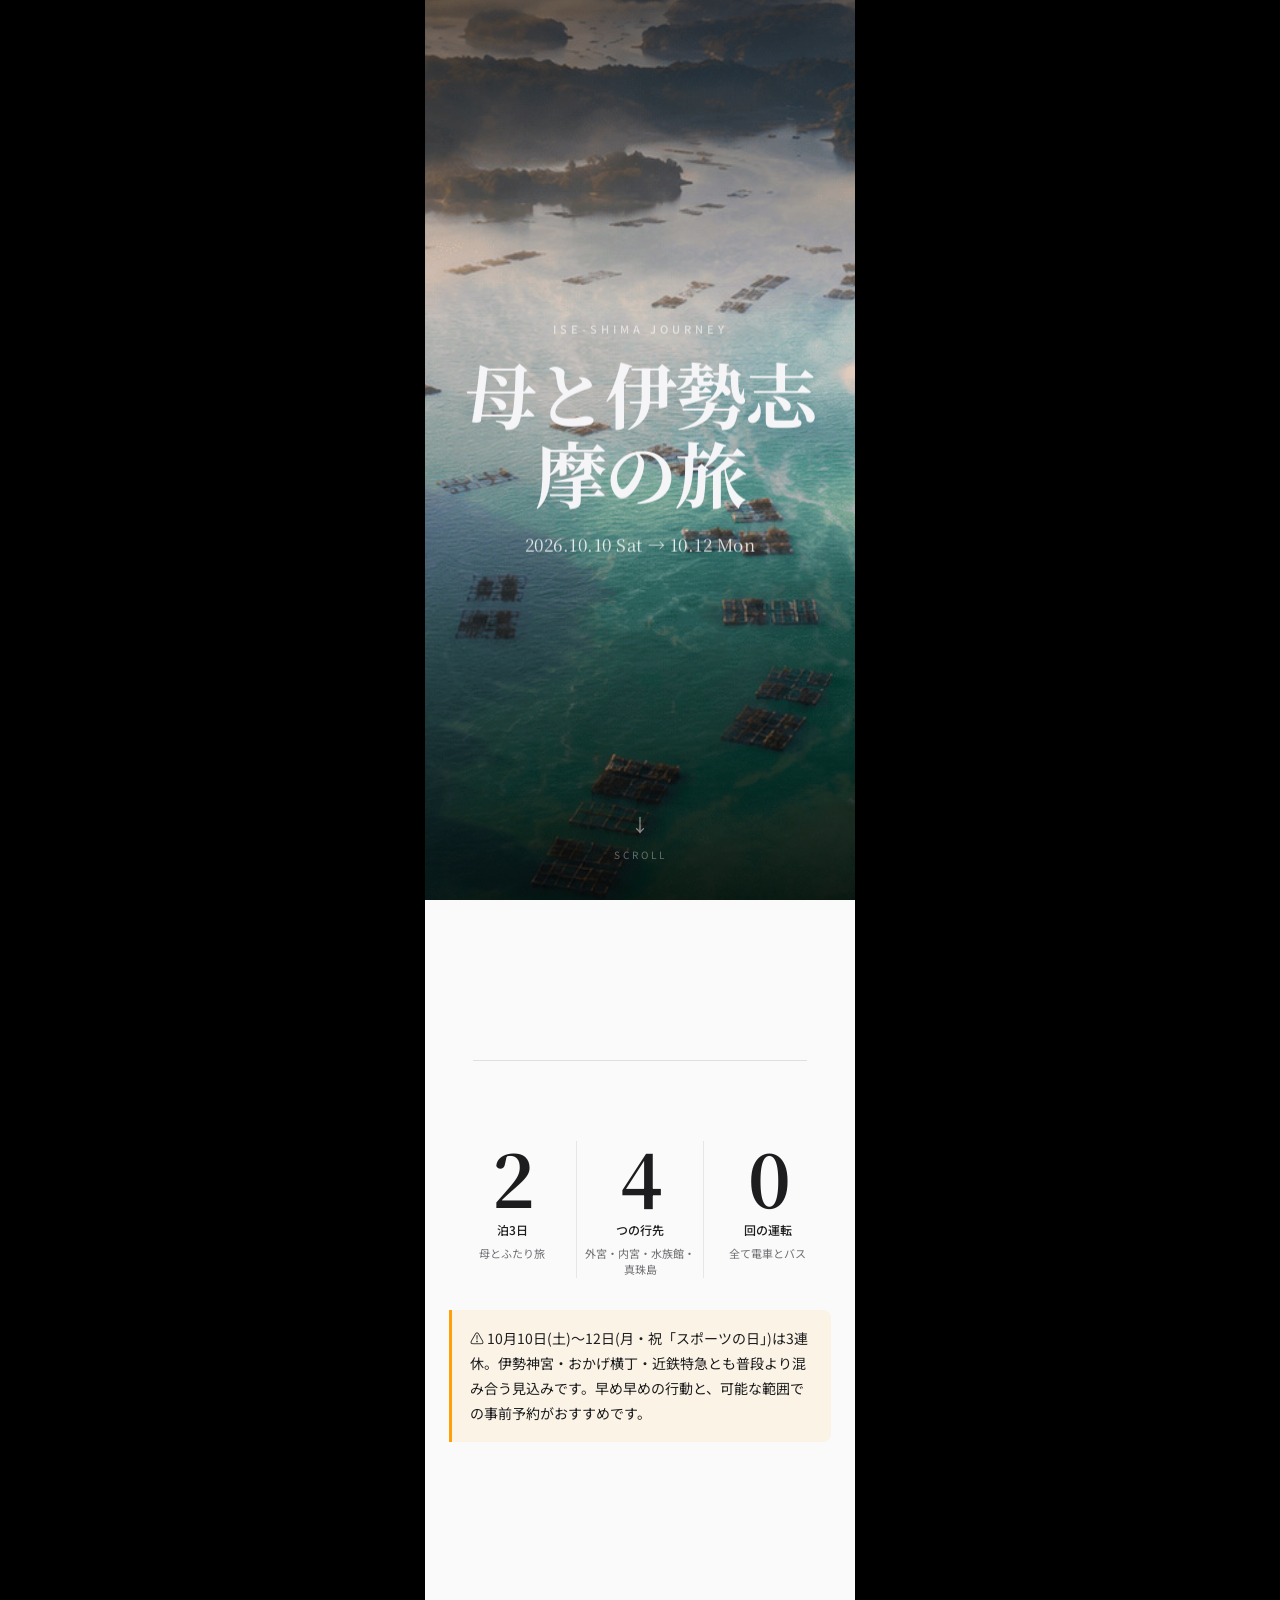
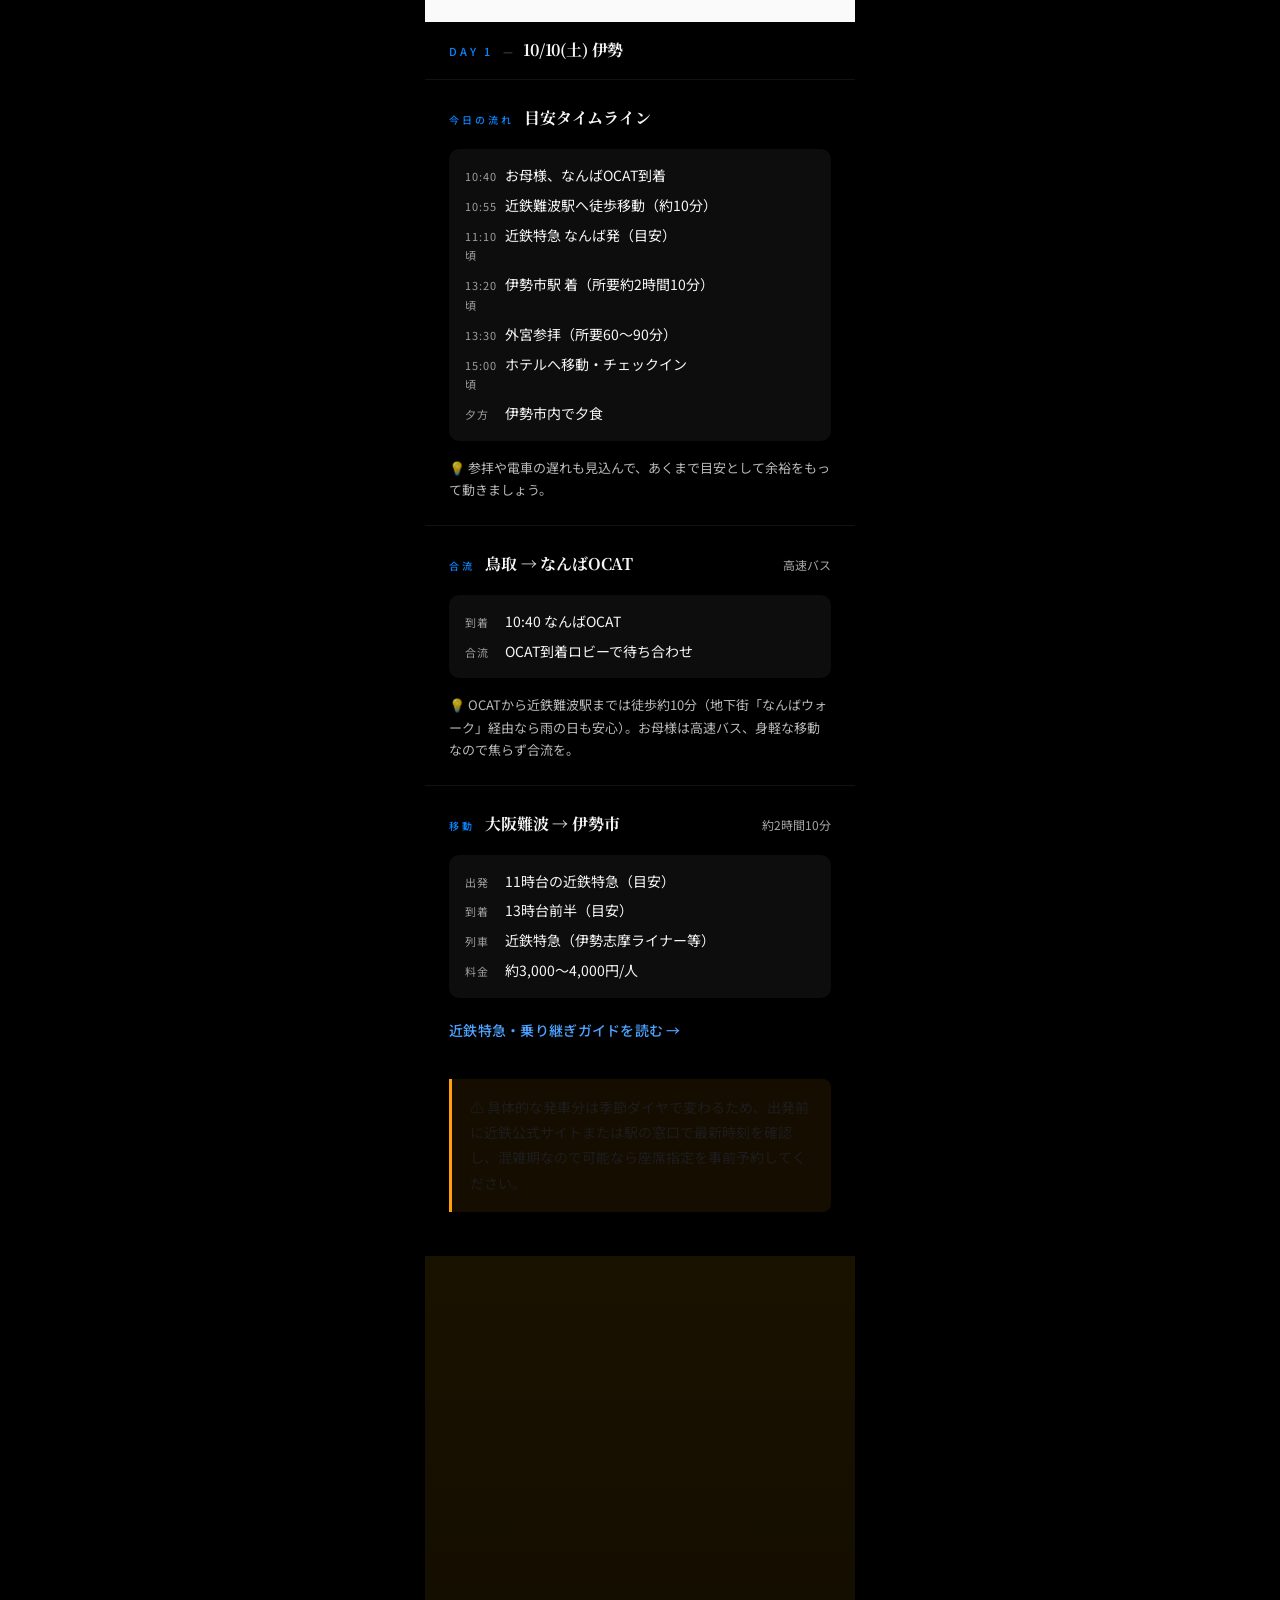
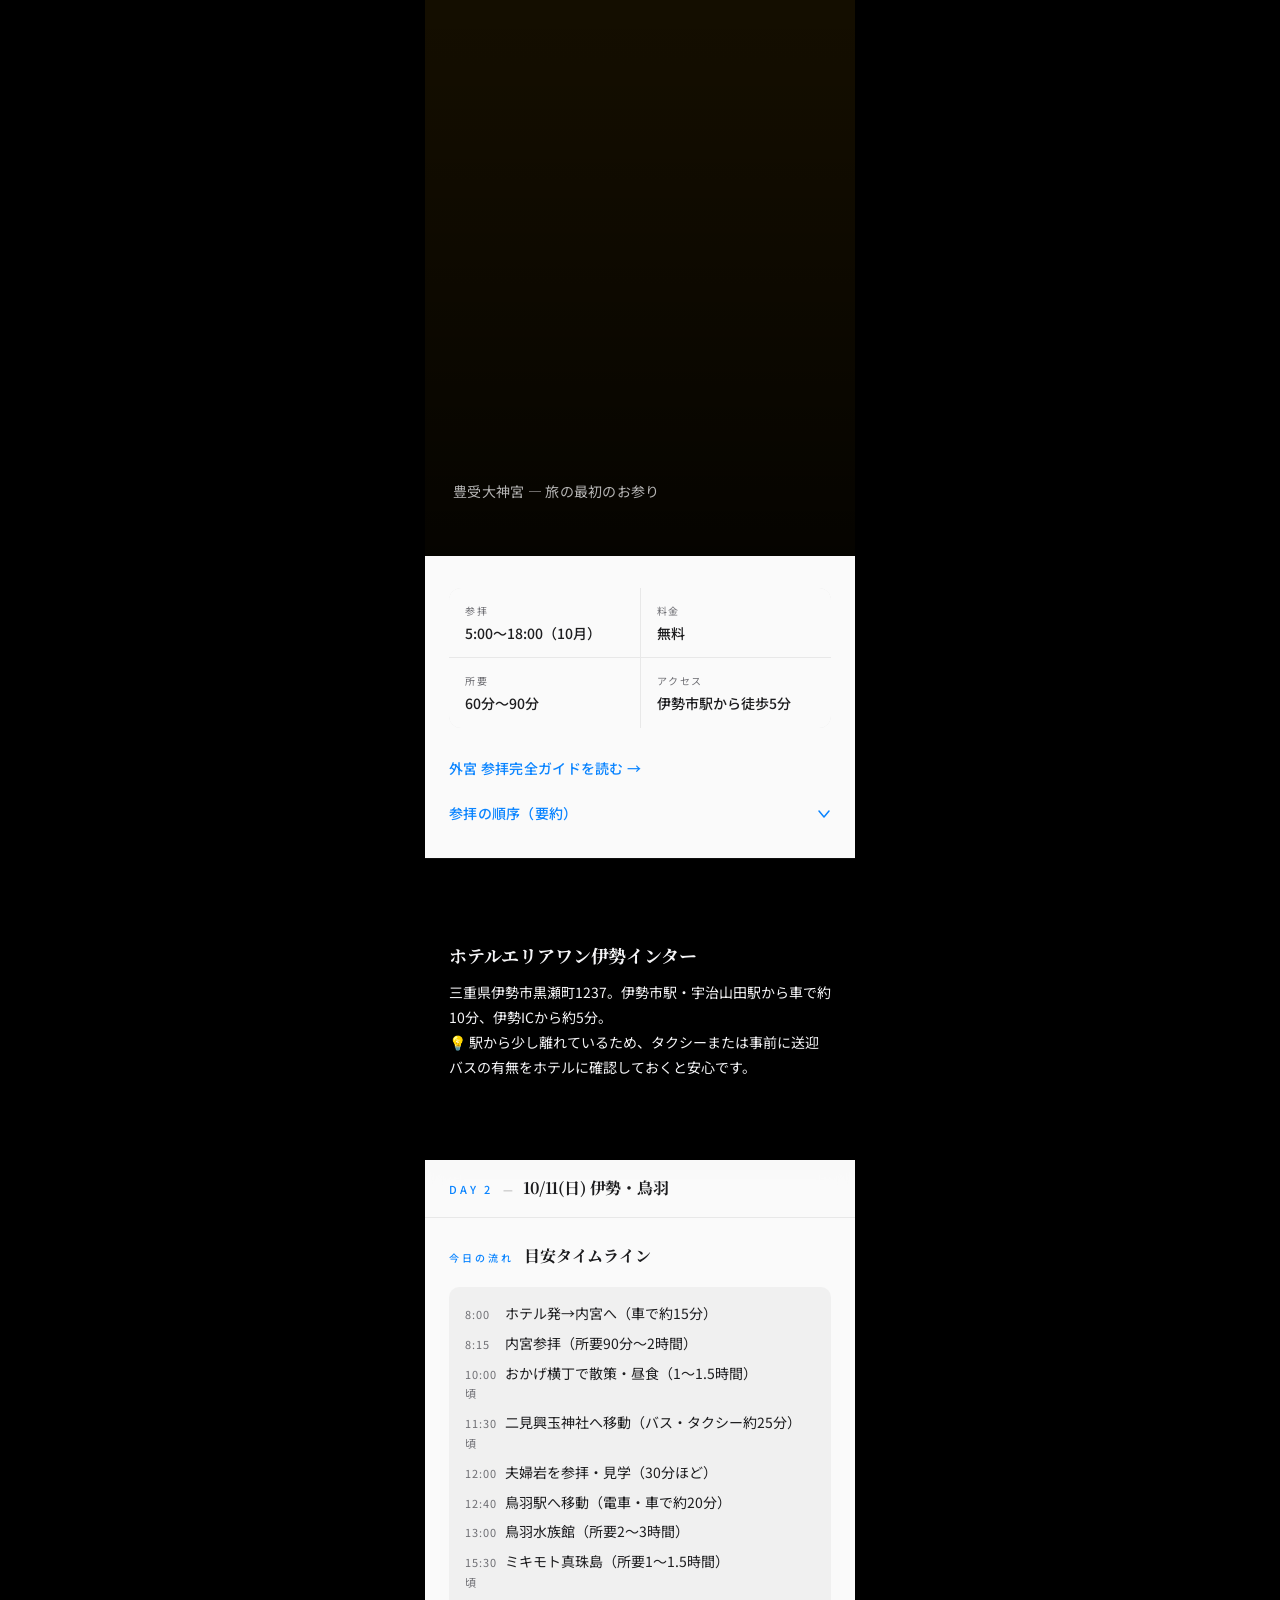
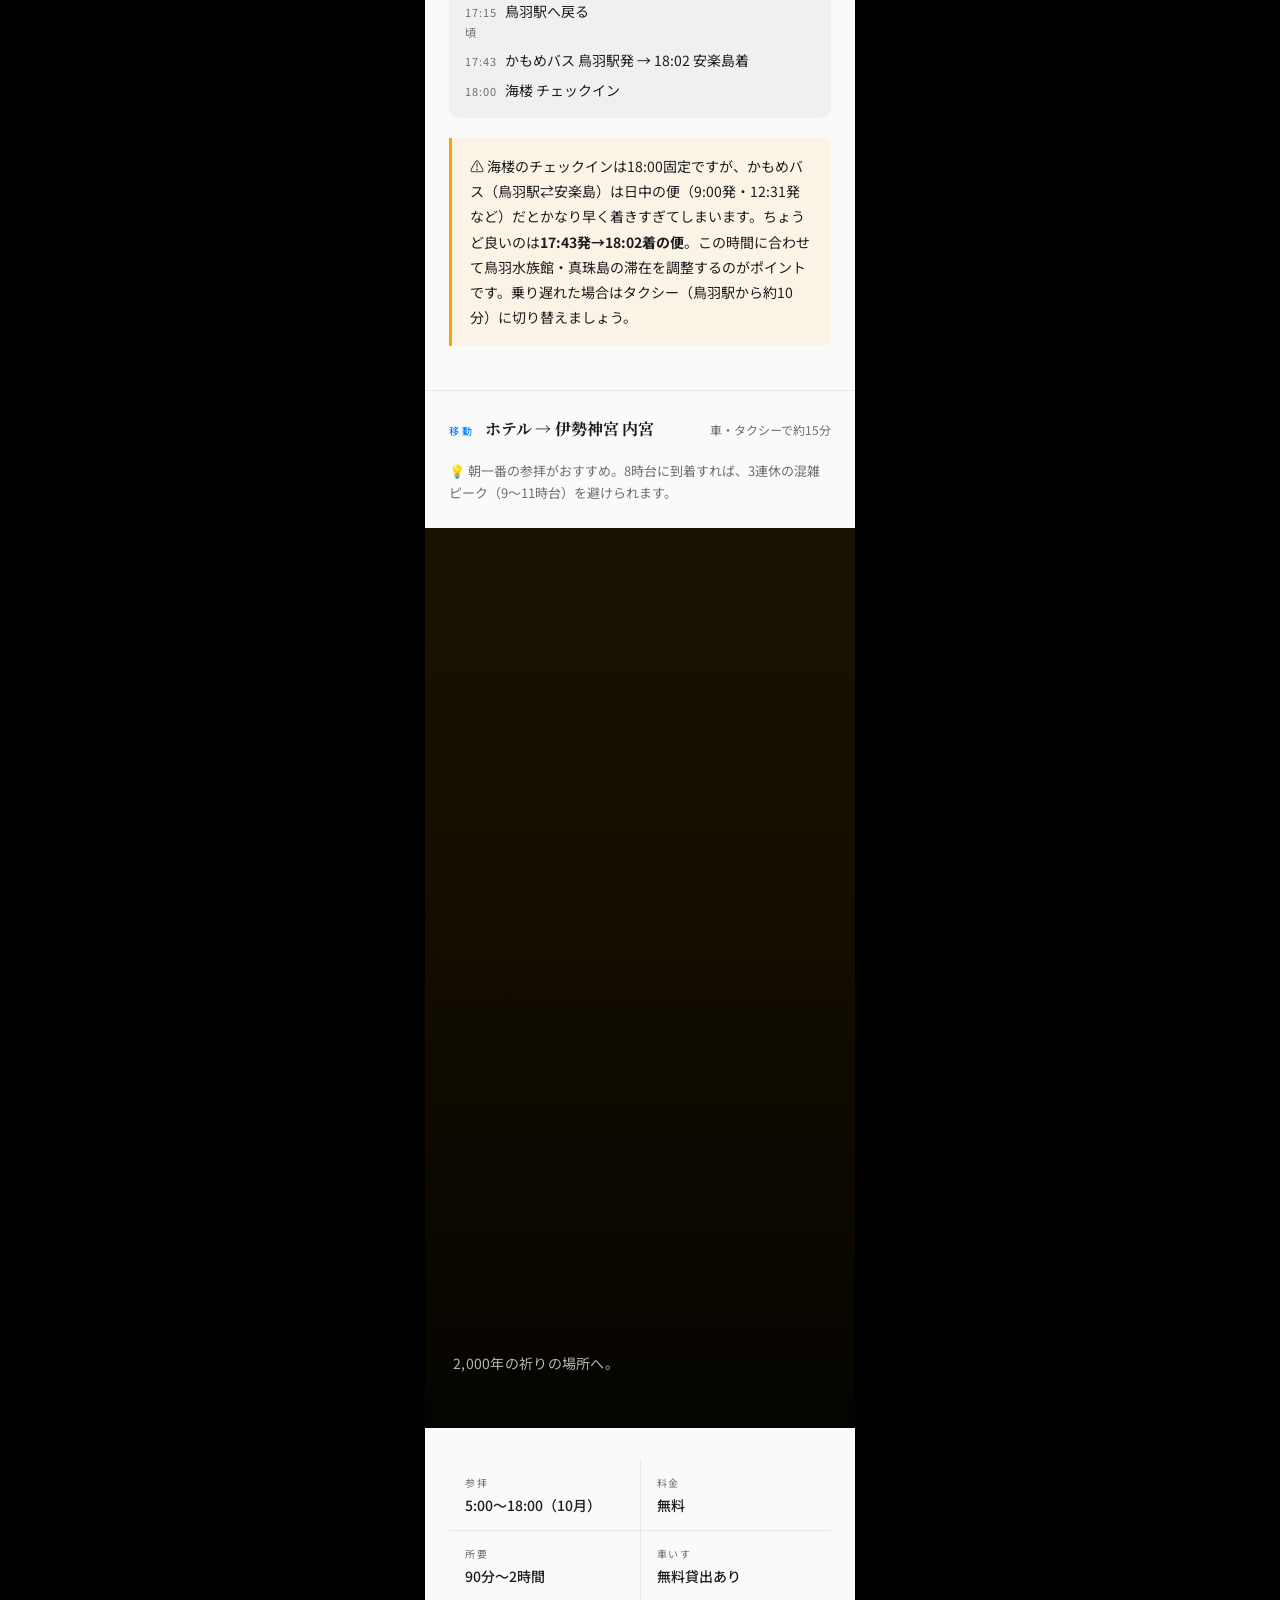
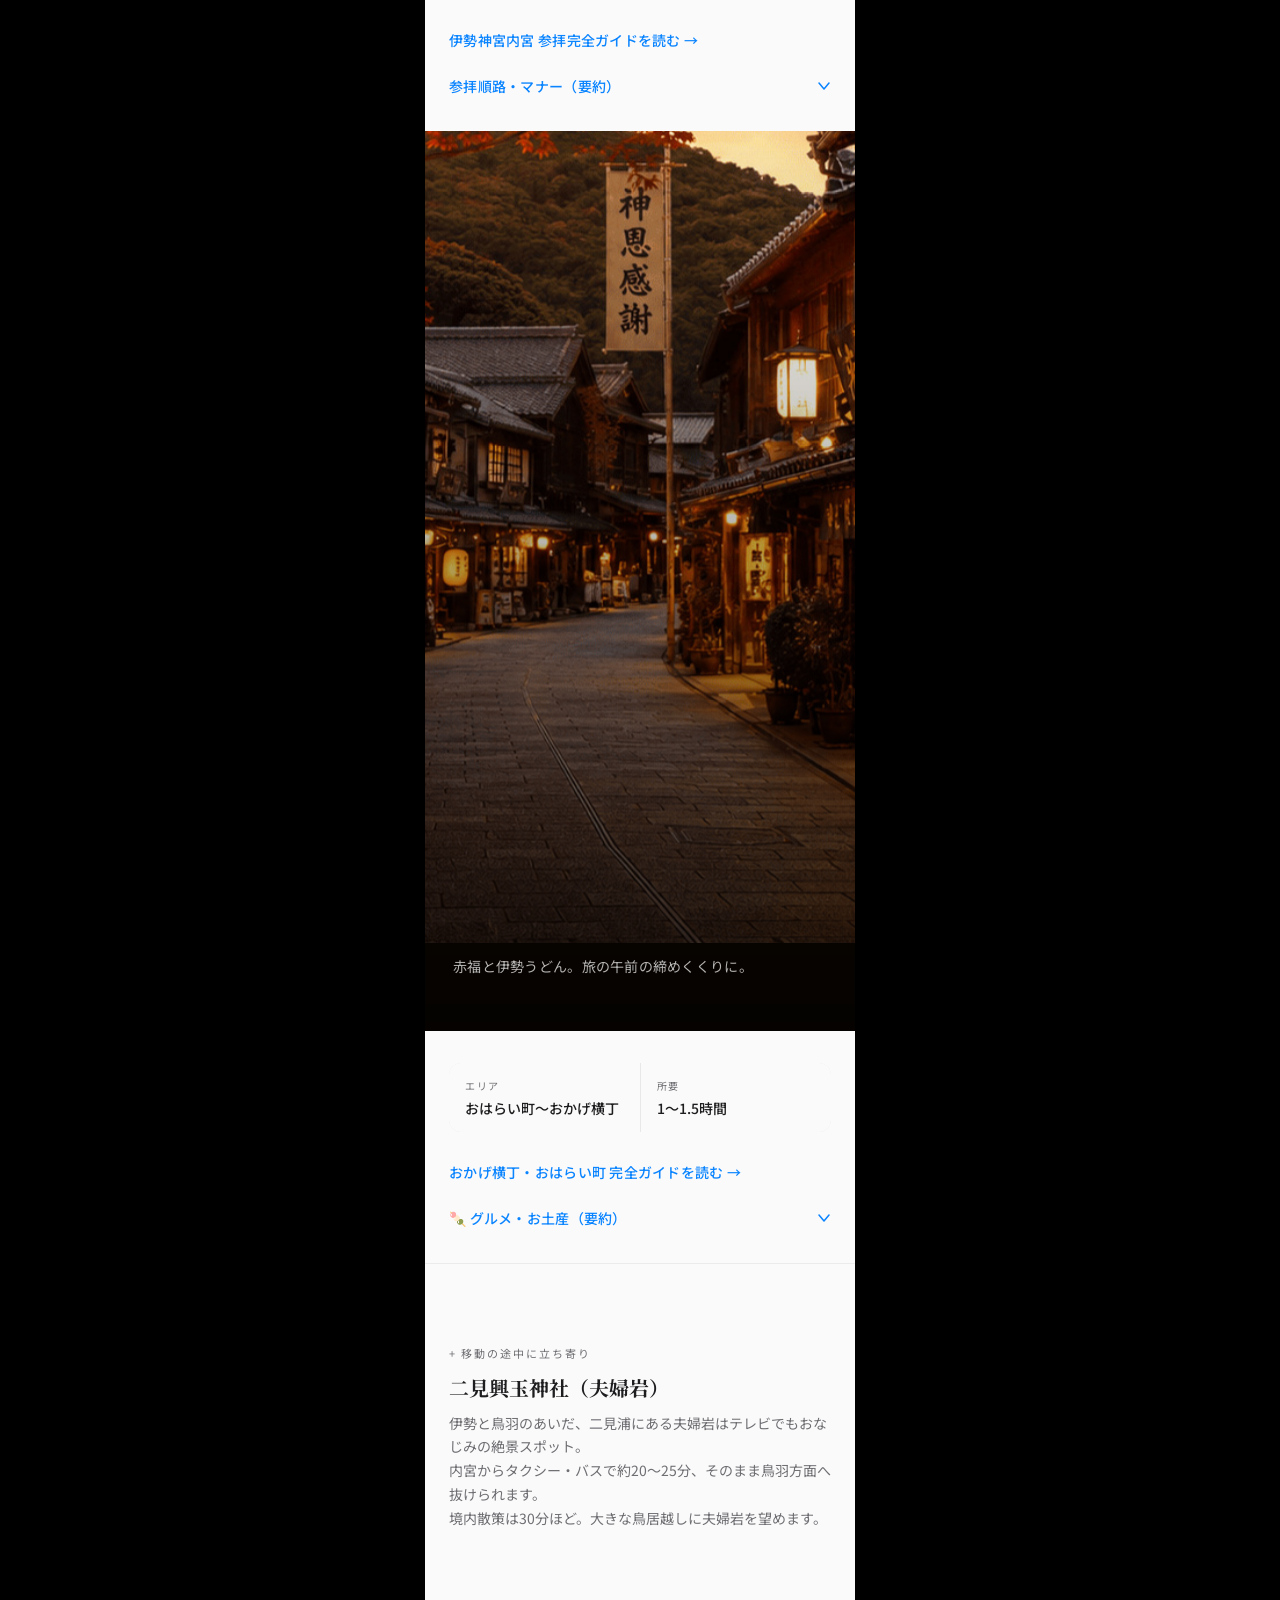
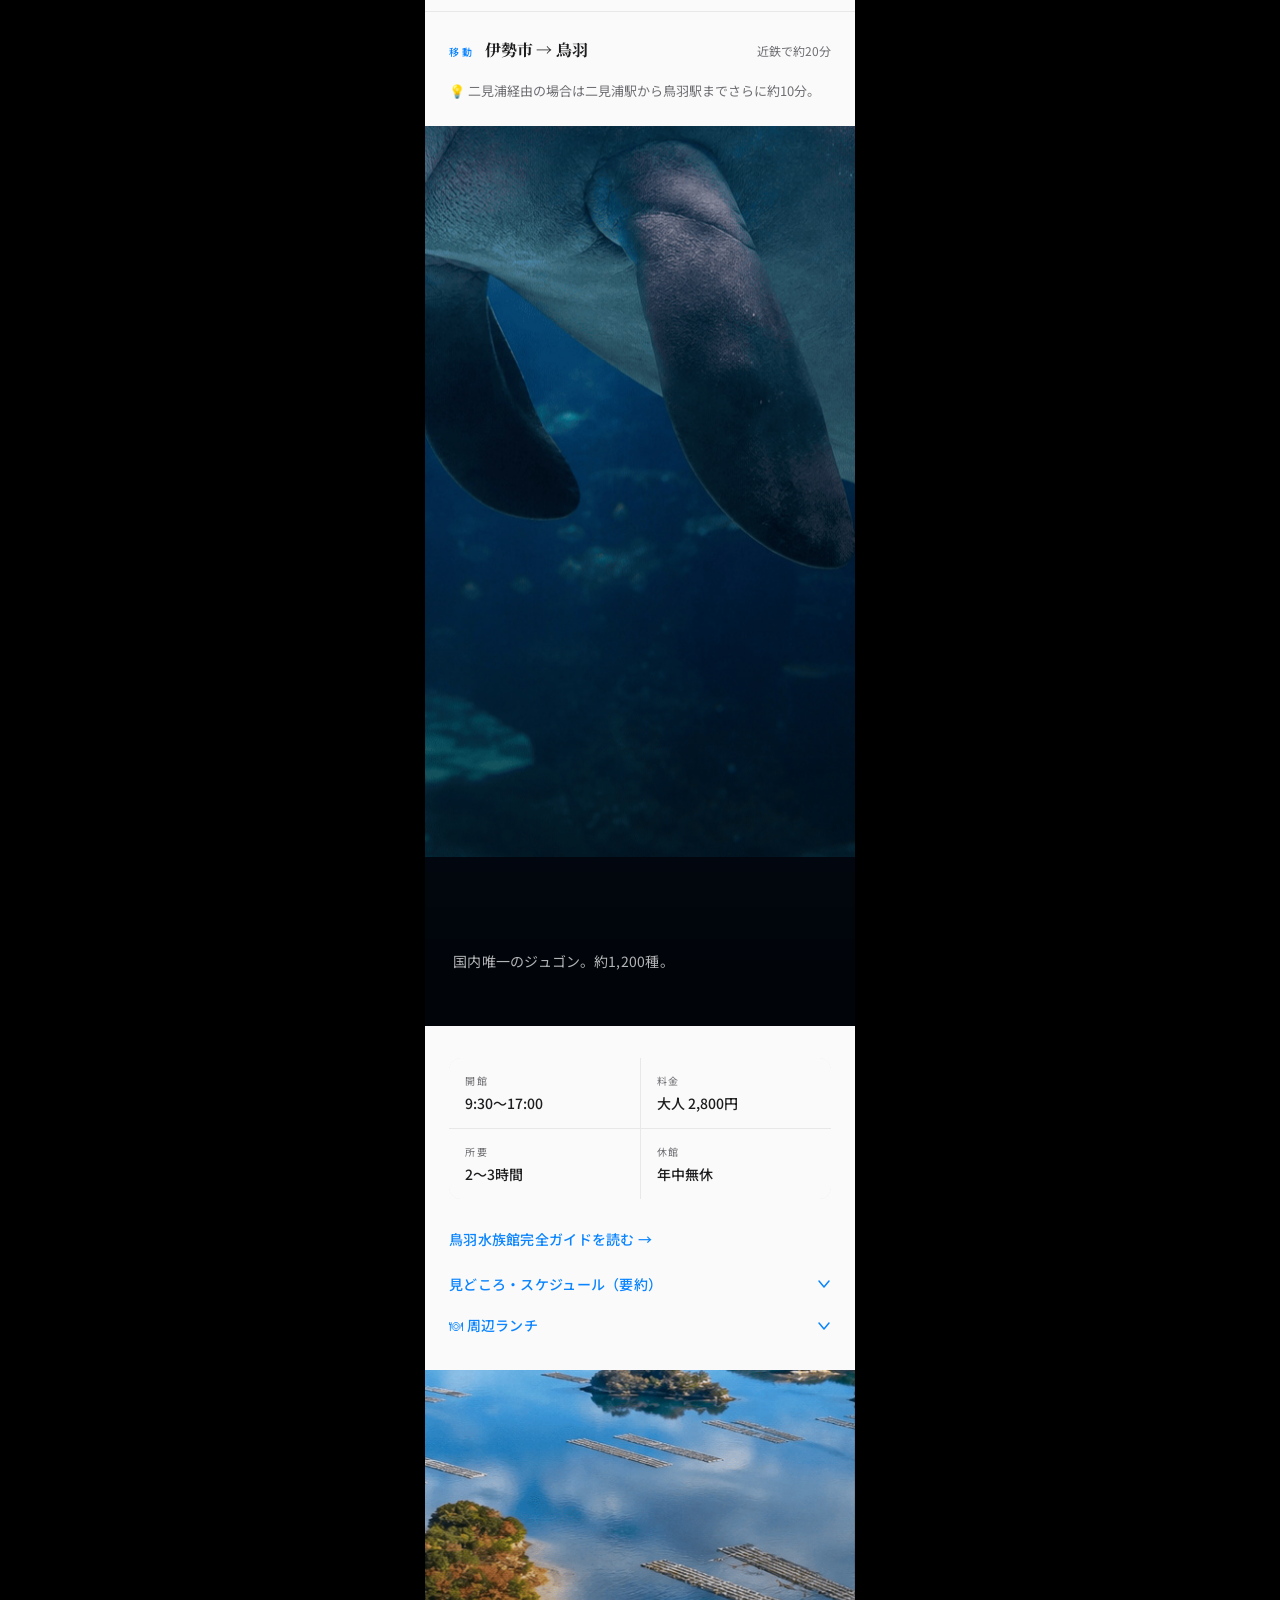
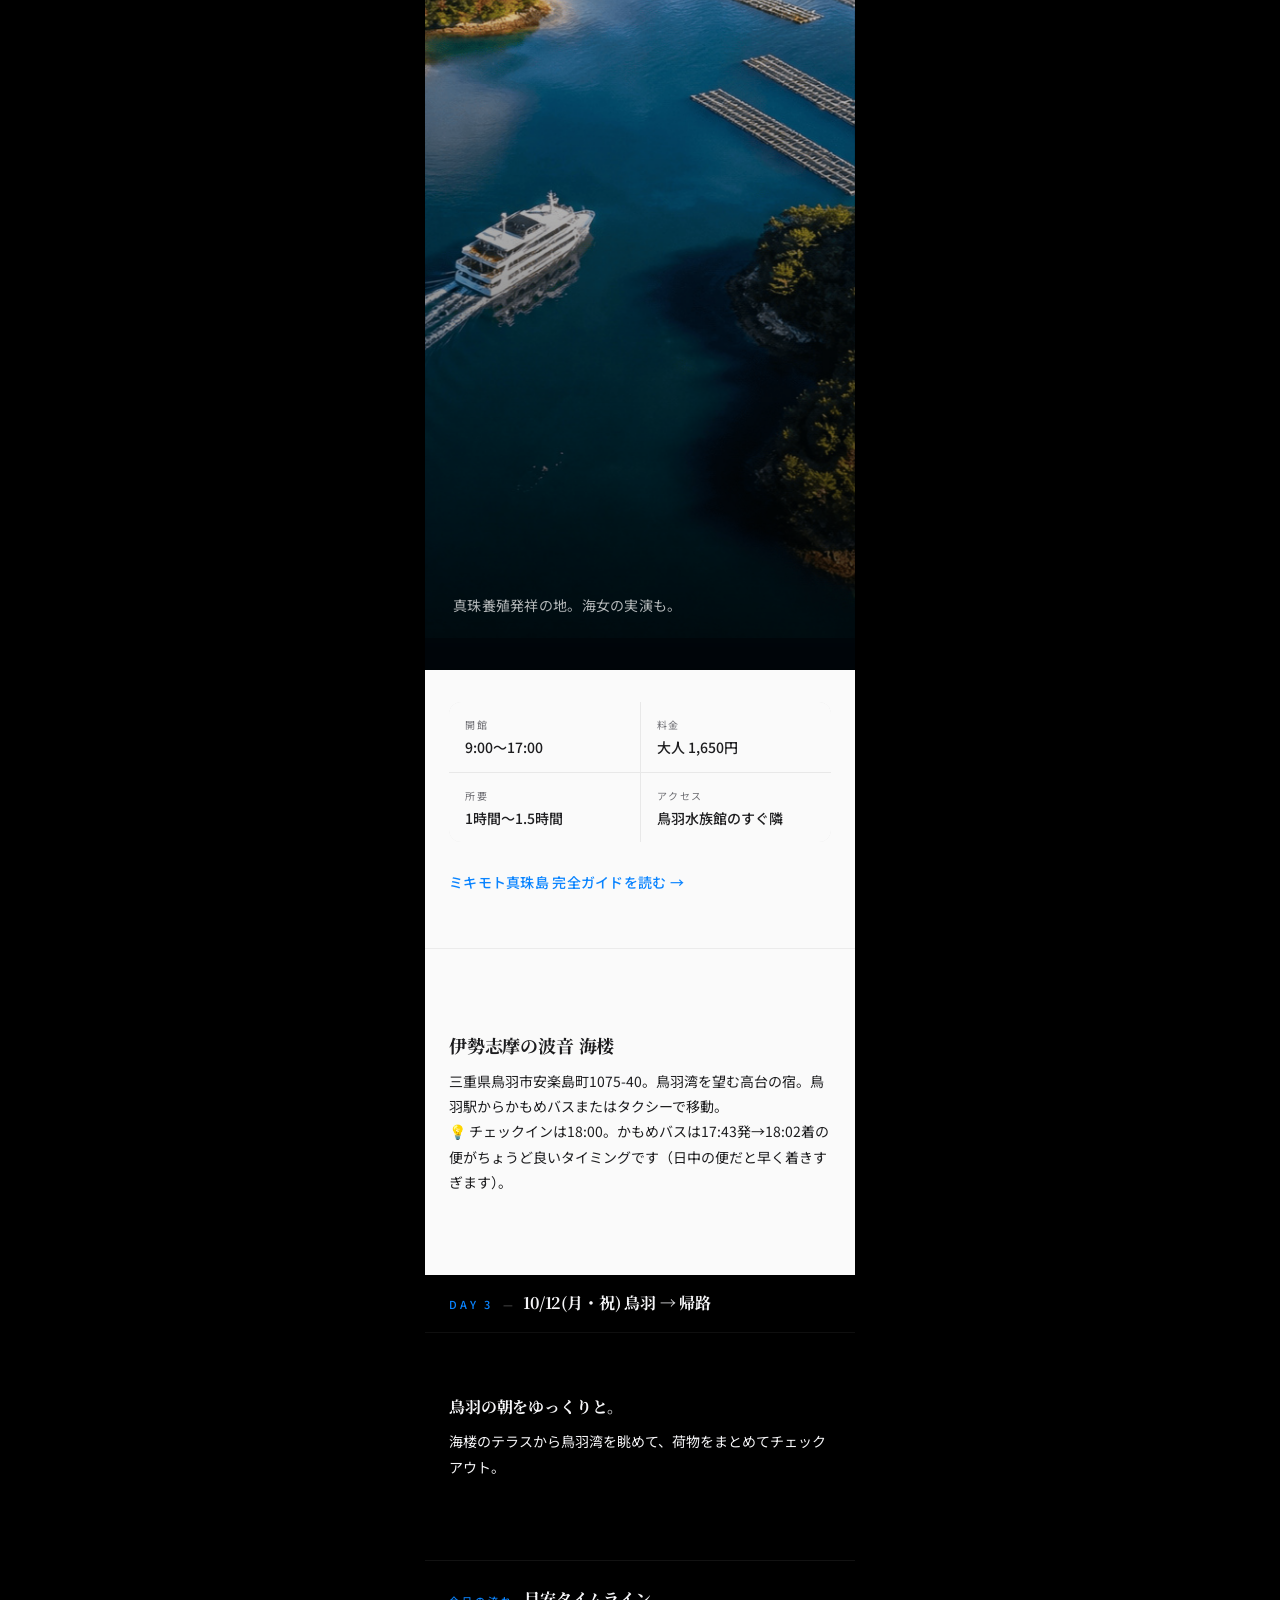
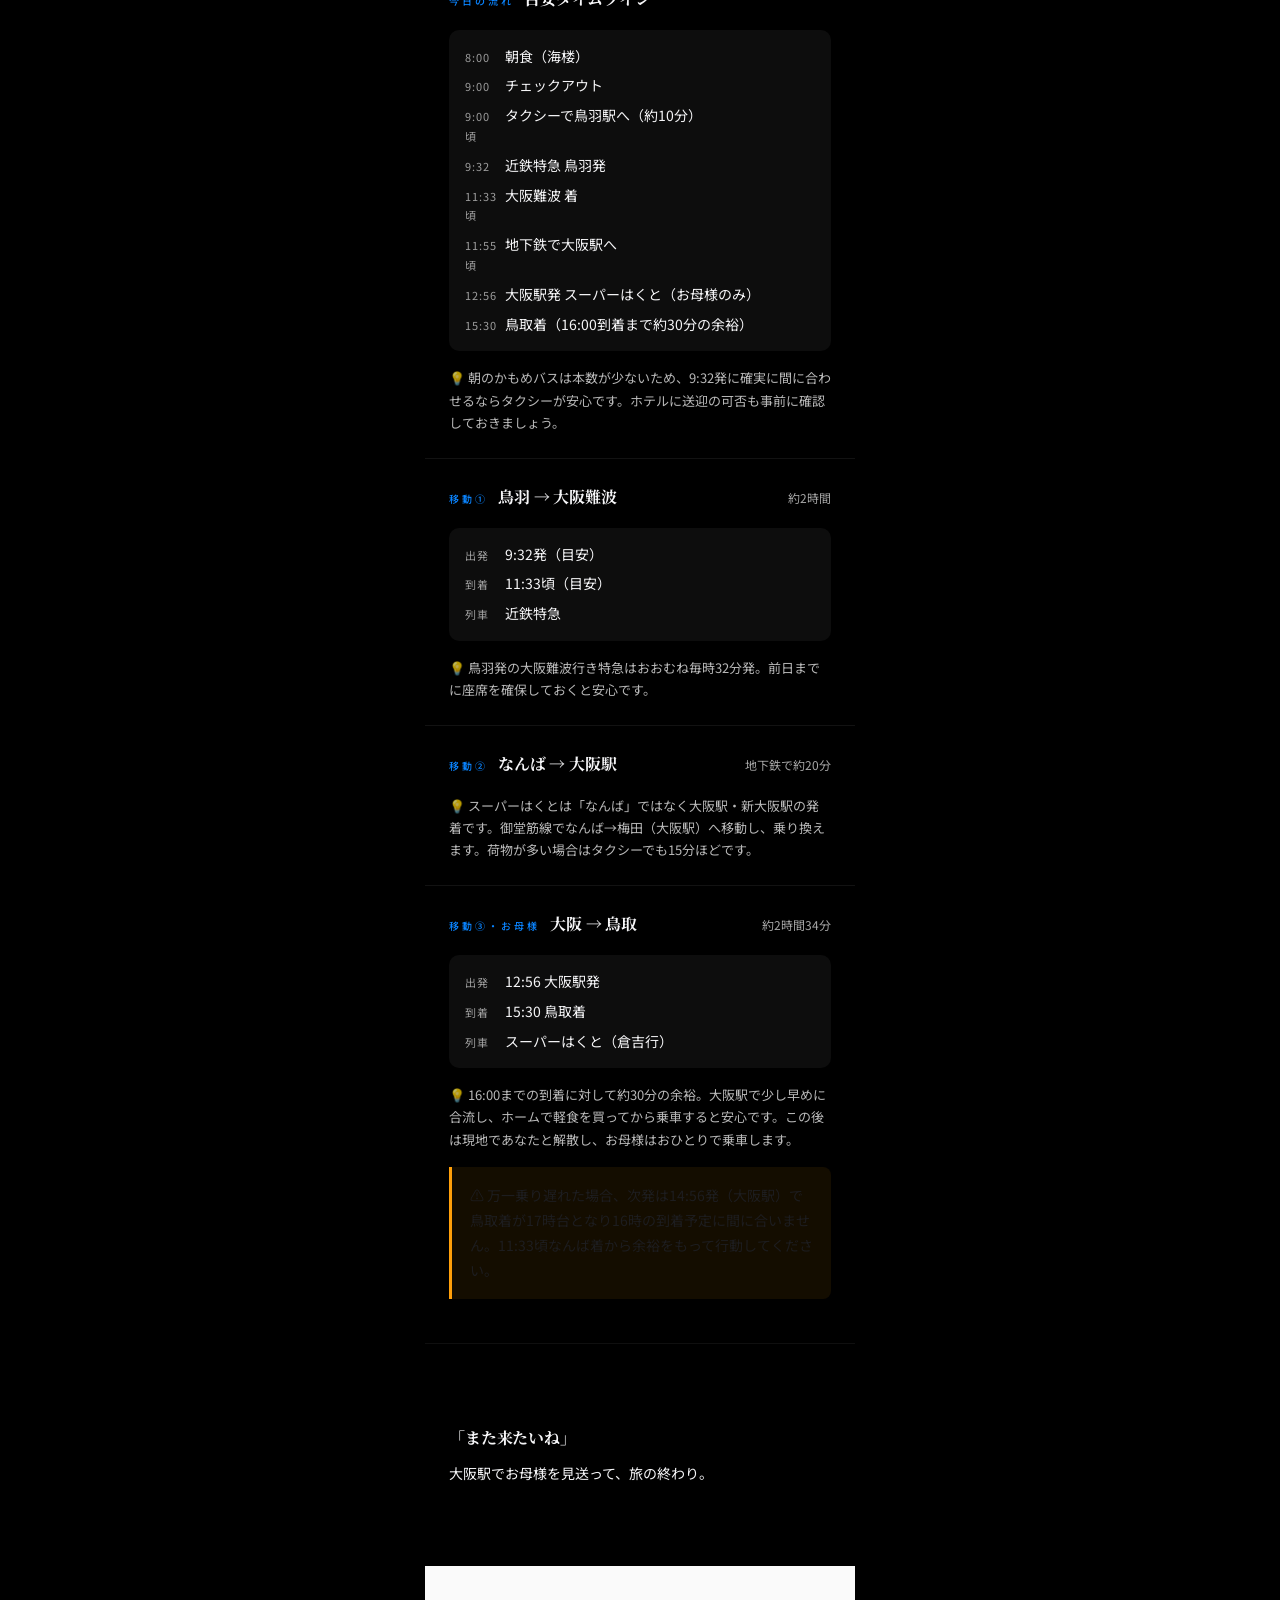
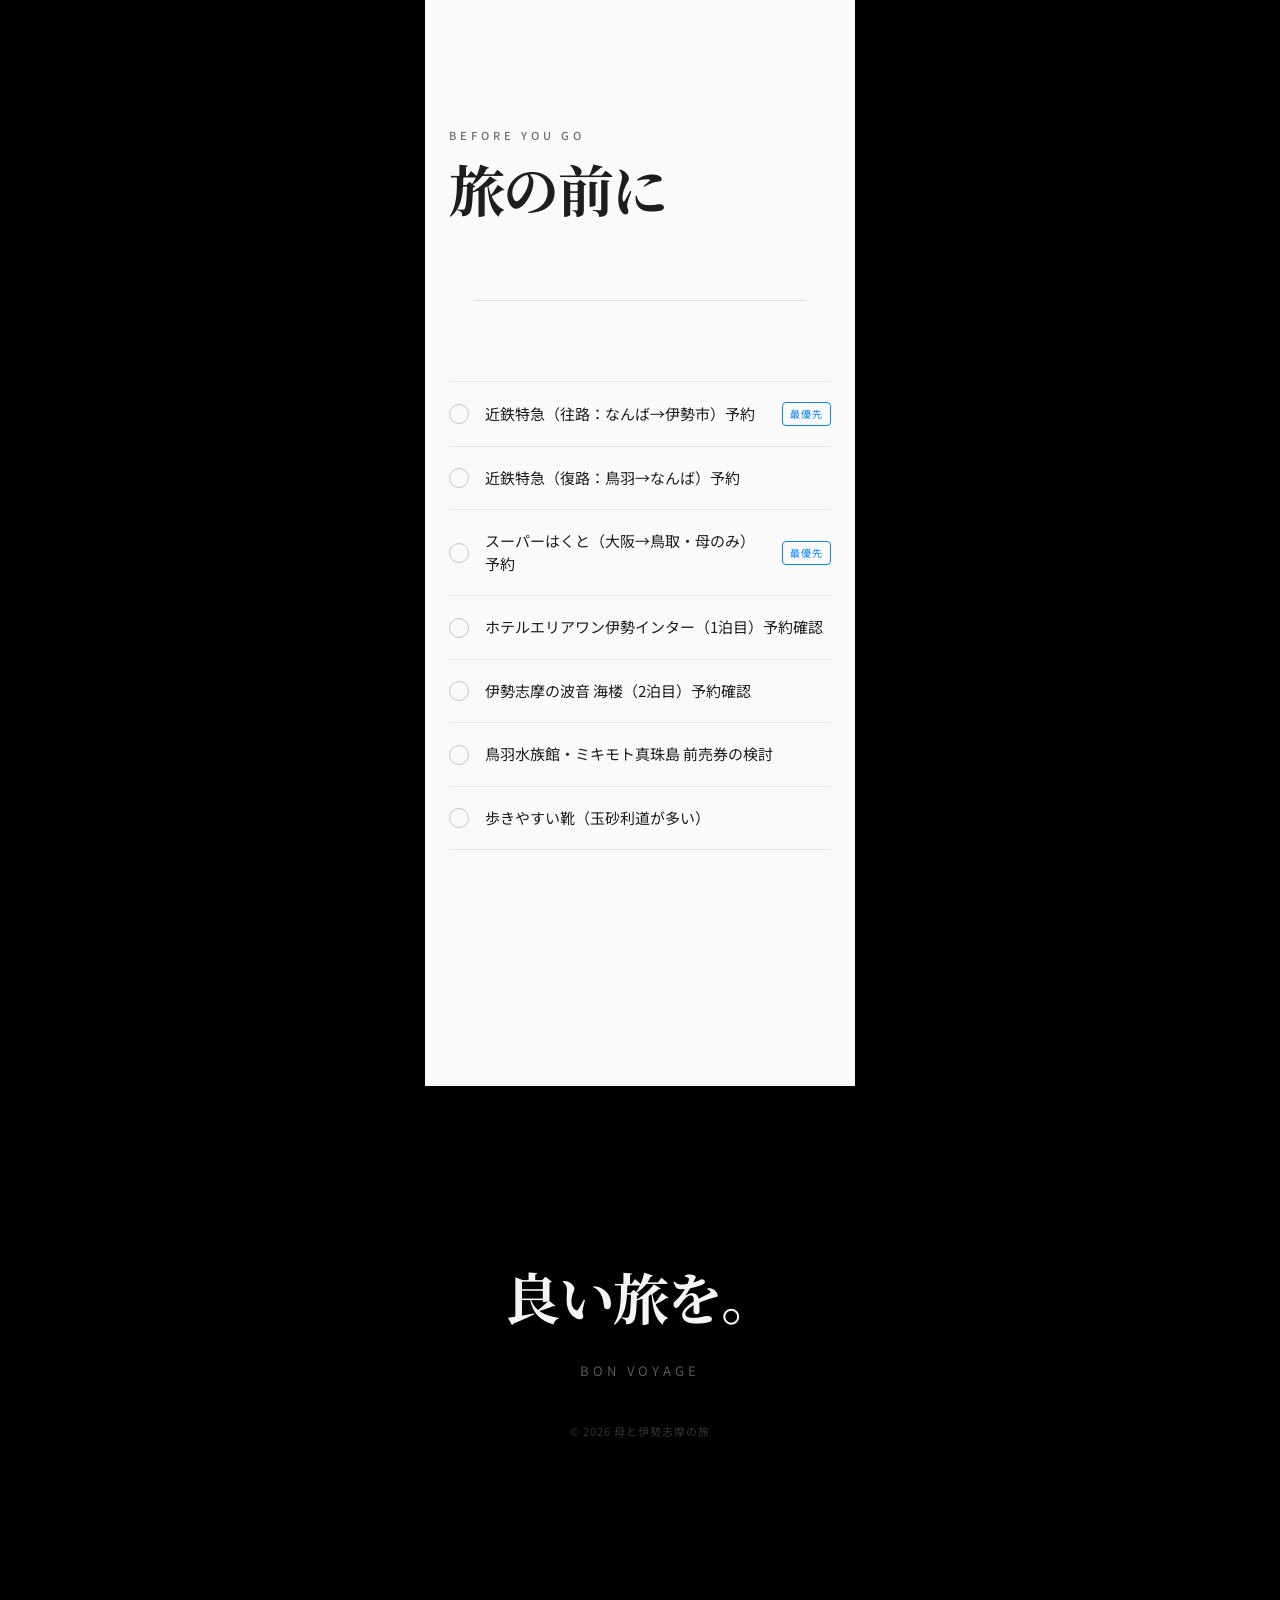
==== commit 8f984c03: "各日のタイムラインと所要時間の目安を追加、海楼のチェックインとかもめバスの時刻整合を明記 - 外宮60-90分・内宮90分-2h・おかげ横丁1-1.5h・鳥羽水族館2-3h・真珠島1-1.5hの所要時" ====
--- a/ise-tabi/index.html
+++ b/ise-tabi/index.html
@@ -72,6 +72,26 @@
       <span class="day-dash">—</span>
       <span class="day-place">10/10(土) 伊勢</span>
     </header>
+
+    <!-- タイムライン -->
+    <div class="move-card s-dark fade-in">
+      <div class="inner">
+        <div class="move-header">
+          <span class="move-label">今日の流れ</span>
+          <span class="move-route-text">目安タイムライン</span>
+        </div>
+        <div class="move-grid">
+          <div class="mg-item"><span class="mg-k">10:40</span><span class="mg-v">お母様、なんばOCAT到着</span></div>
+          <div class="mg-item"><span class="mg-k">10:55</span><span class="mg-v">近鉄難波駅へ徒歩移動（約10分）</span></div>
+          <div class="mg-item"><span class="mg-k">11:10頃</span><span class="mg-v">近鉄特急 なんば発（目安）</span></div>
+          <div class="mg-item"><span class="mg-k">13:20頃</span><span class="mg-v">伊勢市駅 着（所要約2時間10分）</span></div>
+          <div class="mg-item"><span class="mg-k">13:30</span><span class="mg-v">外宮参拝（所要60〜90分）</span></div>
+          <div class="mg-item"><span class="mg-k">15:00頃</span><span class="mg-v">ホテルへ移動・チェックイン</span></div>
+          <div class="mg-item"><span class="mg-k">夕方</span><span class="mg-v">伊勢市内で夕食</span></div>
+        </div>
+        <p class="move-tip">💡 参拝や電車の遅れも見込んで、あくまで目安として余裕をもって動きましょう。</p>
+      </div>
+    </div>
 
     <!-- 移動ガイド: 鳥取→なんば→伊勢 -->
     <div class="move-card s-dark fade-in">
@@ -168,6 +188,32 @@
       <span class="day-dash">—</span>
       <span class="day-place">10/11(日) 伊勢・鳥羽</span>
     </header>
+
+    <!-- タイムライン -->
+    <div class="move-card s-light move-card-light fade-in">
+      <div class="inner">
+        <div class="move-header">
+          <span class="move-label move-label-light">今日の流れ</span>
+          <span class="move-route-text move-route-light">目安タイムライン</span>
+        </div>
+        <div class="move-grid move-grid-light">
+          <div class="mg-item"><span class="mg-k">8:00</span><span class="mg-v">ホテル発→内宮へ（車で約15分）</span></div>
+          <div class="mg-item"><span class="mg-k">8:15</span><span class="mg-v">内宮参拝（所要90分〜2時間）</span></div>
+          <div class="mg-item"><span class="mg-k">10:00頃</span><span class="mg-v">おかげ横丁で散策・昼食（1〜1.5時間）</span></div>
+          <div class="mg-item"><span class="mg-k">11:30頃</span><span class="mg-v">二見興玉神社へ移動（バス・タクシー約25分）</span></div>
+          <div class="mg-item"><span class="mg-k">12:00</span><span class="mg-v">夫婦岩を参拝・見学（30分ほど）</span></div>
+          <div class="mg-item"><span class="mg-k">12:40</span><span class="mg-v">鳥羽駅へ移動（電車・車で約20分）</span></div>
+          <div class="mg-item"><span class="mg-k">13:00</span><span class="mg-v">鳥羽水族館（所要2〜3時間）</span></div>
+          <div class="mg-item"><span class="mg-k">15:30頃</span><span class="mg-v">ミキモト真珠島（所要1〜1.5時間）</span></div>
+          <div class="mg-item"><span class="mg-k">17:15頃</span><span class="mg-v">鳥羽駅へ戻る</span></div>
+          <div class="mg-item"><span class="mg-k">17:43</span><span class="mg-v">かもめバス 鳥羽駅発 → 18:02 安楽島着</span></div>
+          <div class="mg-item"><span class="mg-k">18:00</span><span class="mg-v">海楼 チェックイン</span></div>
+        </div>
+        <div class="warn-box">
+          <p>⚠️ 海楼のチェックインは18:00固定ですが、かもめバス（鳥羽駅⇄安楽島）は日中の便（9:00発・12:31発など）だとかなり早く着きすぎてしまいます。ちょうど良いのは<strong>17:43発→18:02着の便</strong>。この時間に合わせて鳥羽水族館・真珠島の滞在を調整するのがポイントです。乗り遅れた場合はタクシー（鳥羽駅から約10分）に切り替えましょう。</p>
+        </div>
+      </div>
+    </div>
 
     <!-- 移動ガイド: ホテル→内宮 -->
     <div class="move-card s-light move-card-light fade-in">
@@ -422,6 +468,7 @@
     <div class="stay-block stay-light">
       <p class="stay-title fade-in">伊勢志摩の波音 海楼</p>
       <p class="stay-desc fade-in" style="transition-delay:.1s">三重県鳥羽市安楽島町1075-40。鳥羽湾を望む高台の宿。鳥羽駅からかもめバスまたはタクシーで移動。</p>
+      <p class="stay-desc fade-in" style="transition-delay:.15s">💡 チェックインは18:00。かもめバスは17:43発→18:02着の便がちょうど良いタイミングです（日中の便だと早く着きすぎます）。</p>
     </div>
 
   </section>
@@ -438,6 +485,27 @@
     <div class="return-block" style="padding-top:60px">
       <p class="return-route fade-in">鳥羽の朝をゆっくりと。</p>
       <p class="return-desc fade-in" style="transition-delay:.1s">海楼のテラスから鳥羽湾を眺めて、荷物をまとめてチェックアウト。</p>
+    </div>
+
+    <!-- タイムライン -->
+    <div class="move-card s-dark fade-in">
+      <div class="inner">
+        <div class="move-header">
+          <span class="move-label">今日の流れ</span>
+          <span class="move-route-text">目安タイムライン</span>
+        </div>
+        <div class="move-grid">
+          <div class="mg-item"><span class="mg-k">8:00</span><span class="mg-v">朝食（海楼）</span></div>
+          <div class="mg-item"><span class="mg-k">9:00</span><span class="mg-v">チェックアウト</span></div>
+          <div class="mg-item"><span class="mg-k">9:00頃</span><span class="mg-v">タクシーで鳥羽駅へ（約10分）</span></div>
+          <div class="mg-item"><span class="mg-k">9:32</span><span class="mg-v">近鉄特急 鳥羽発</span></div>
+          <div class="mg-item"><span class="mg-k">11:33頃</span><span class="mg-v">大阪難波 着</span></div>
+          <div class="mg-item"><span class="mg-k">11:55頃</span><span class="mg-v">地下鉄で大阪駅へ</span></div>
+          <div class="mg-item"><span class="mg-k">12:56</span><span class="mg-v">大阪駅発 スーパーはくと（お母様のみ）</span></div>
+          <div class="mg-item"><span class="mg-k">15:30</span><span class="mg-v">鳥取着（16:00到着まで約30分の余裕）</span></div>
+        </div>
+        <p class="move-tip">💡 朝のかもめバスは本数が少ないため、9:32発に確実に間に合わせるならタクシーが安心です。ホテルに送迎の可否も事前に確認しておきましょう。</p>
+      </div>
     </div>
 
     <!-- 移動ガイド: 鳥羽→なんば -->
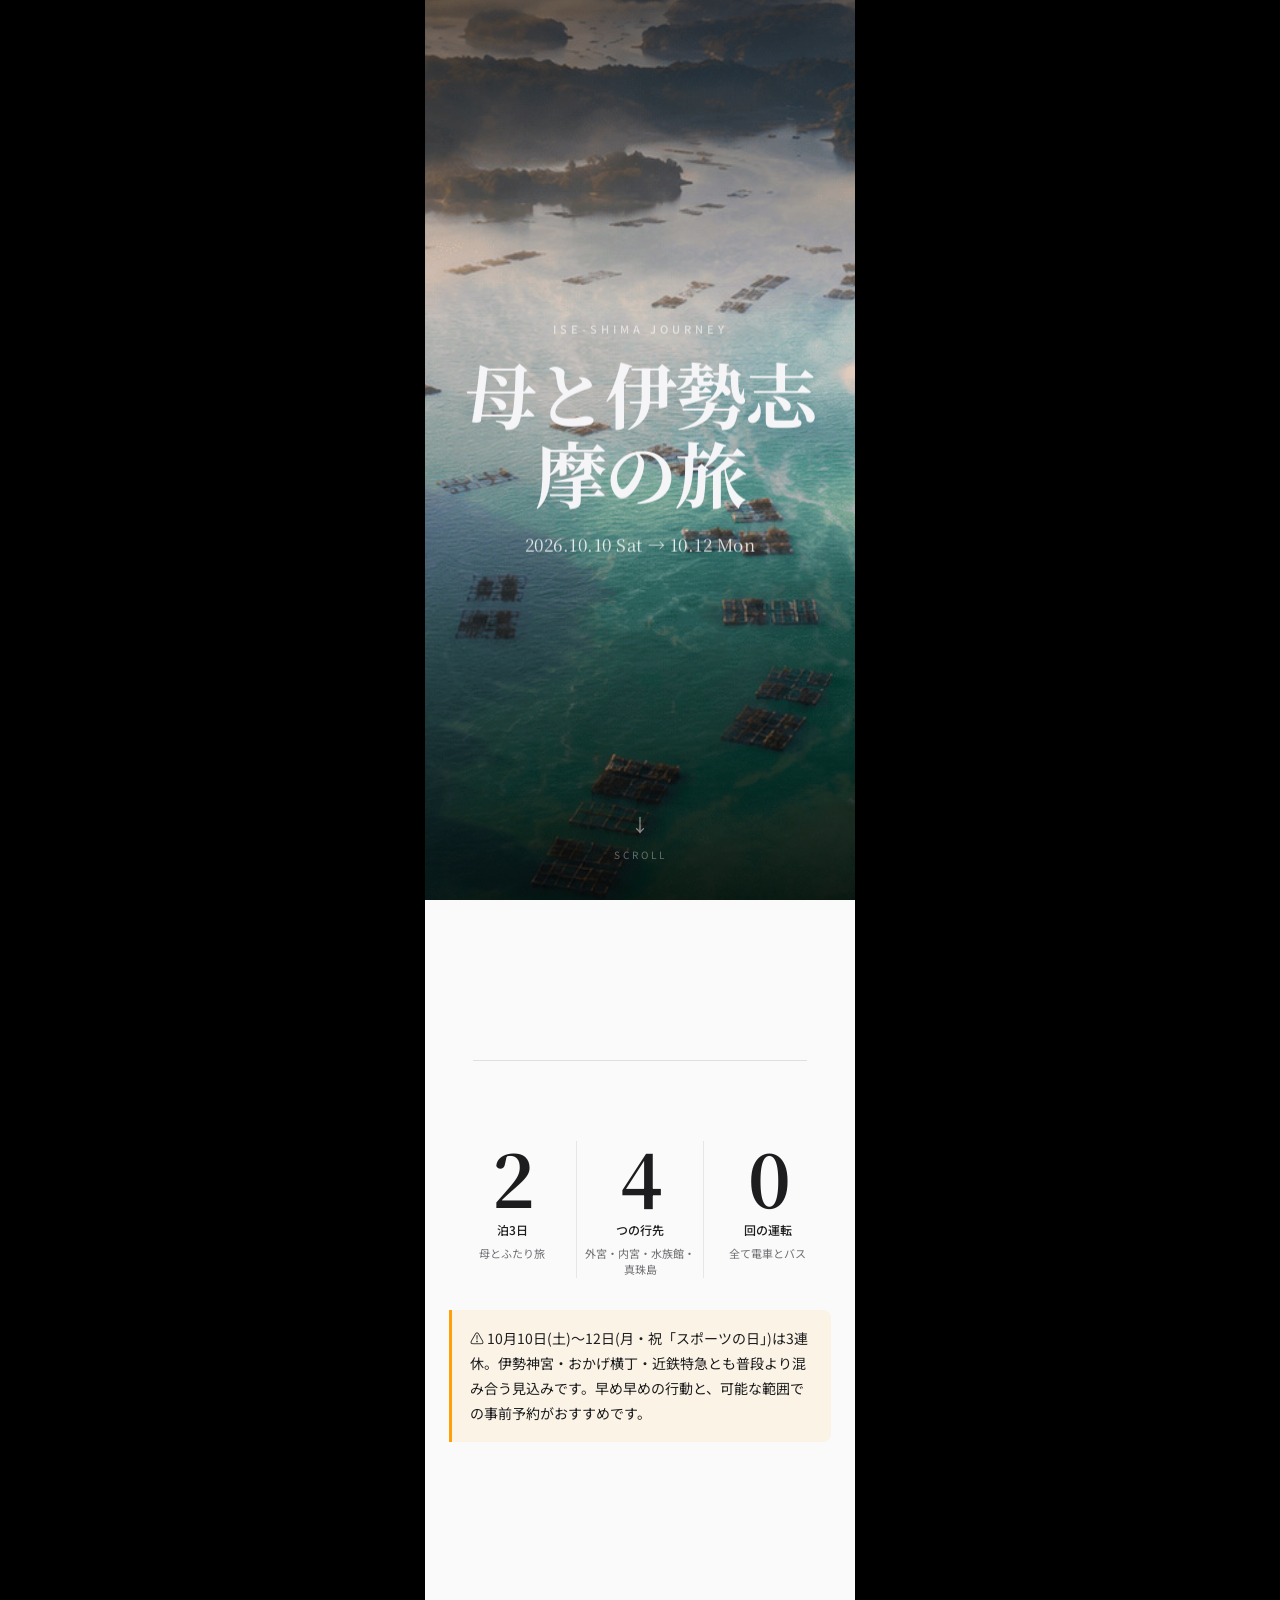
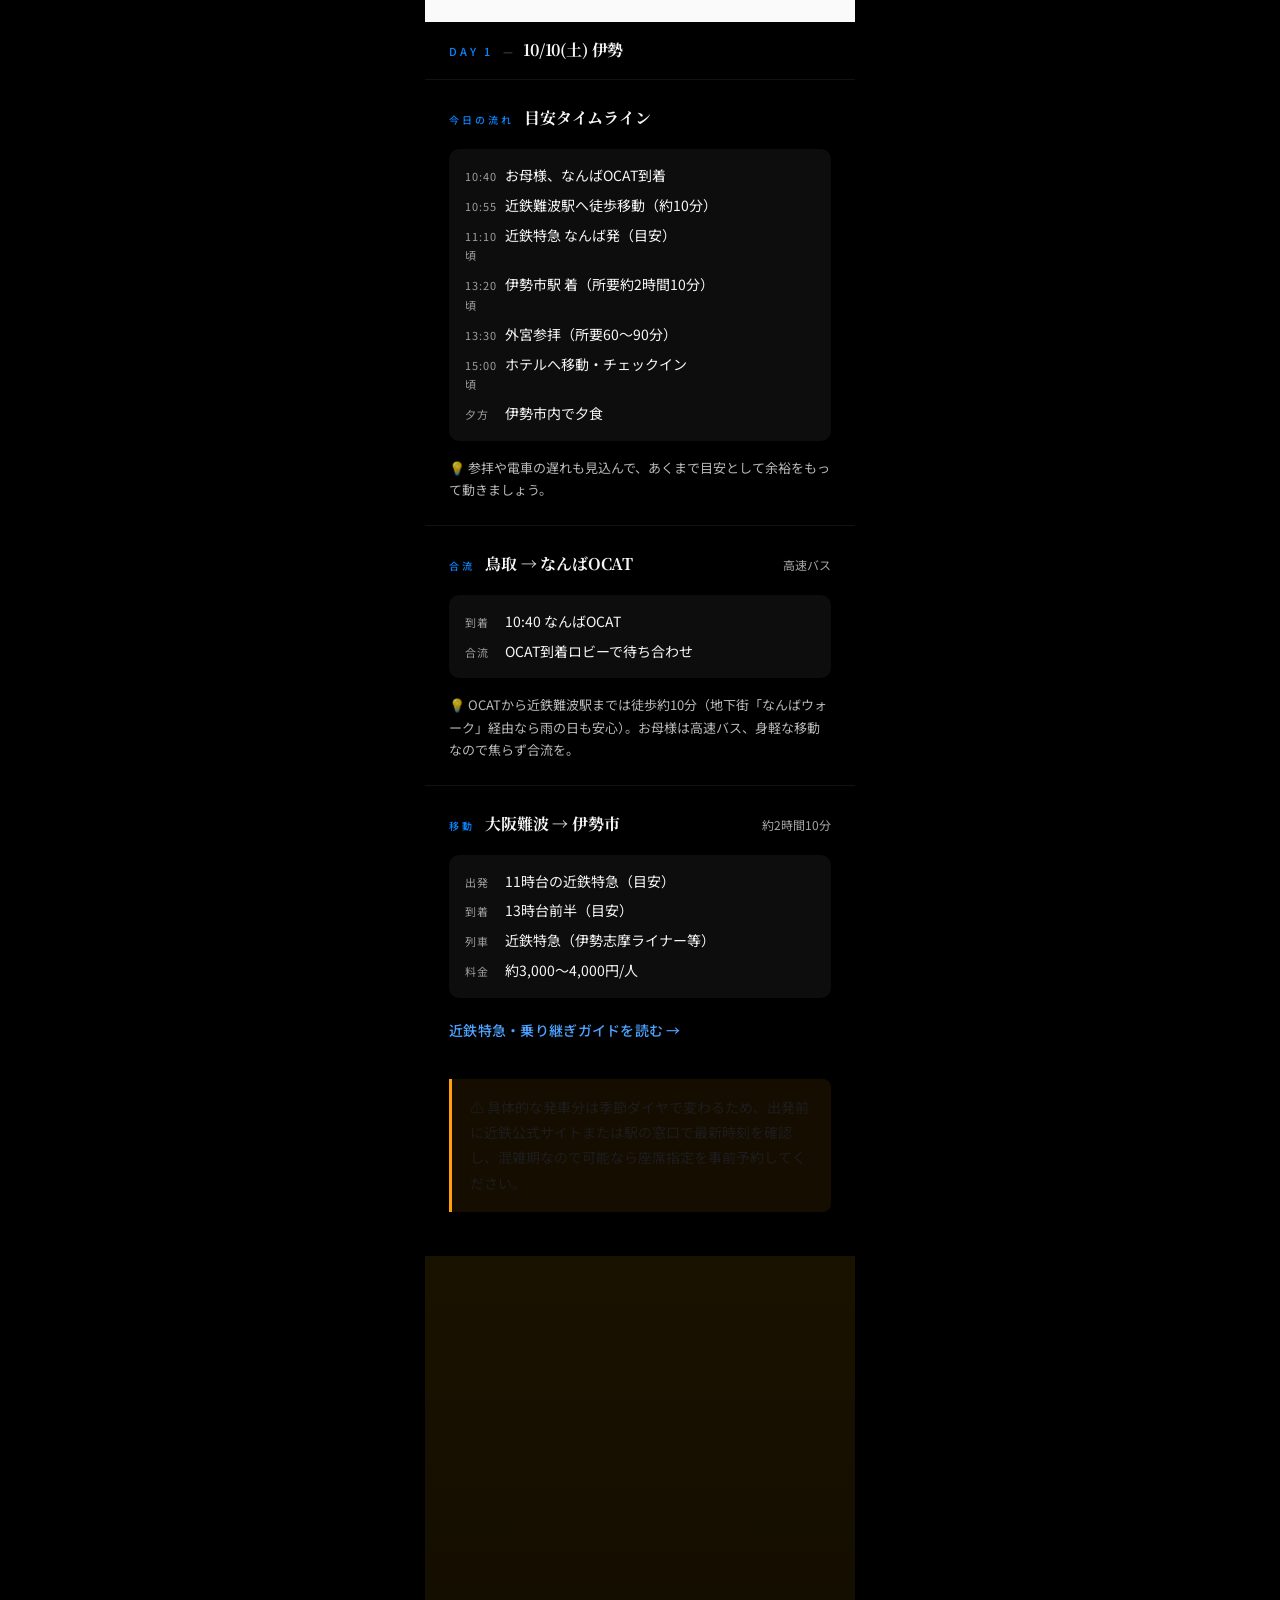
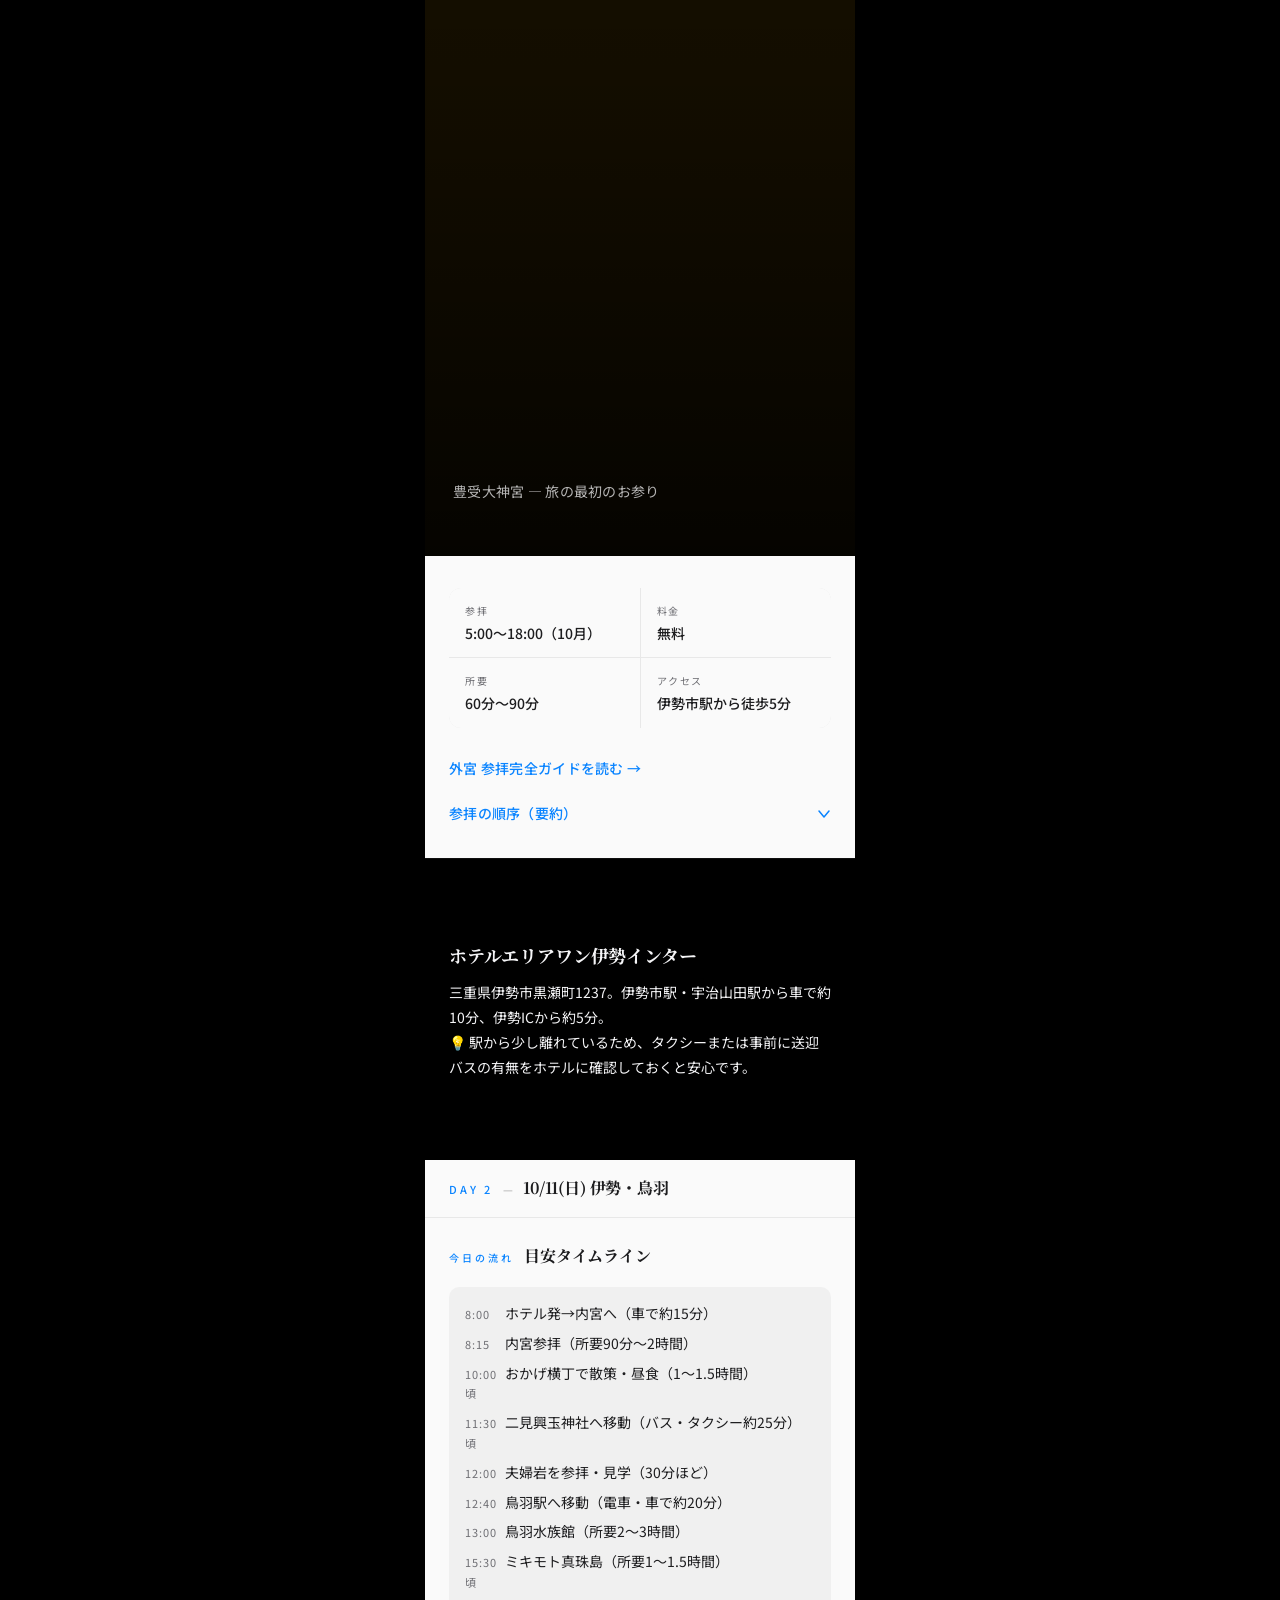
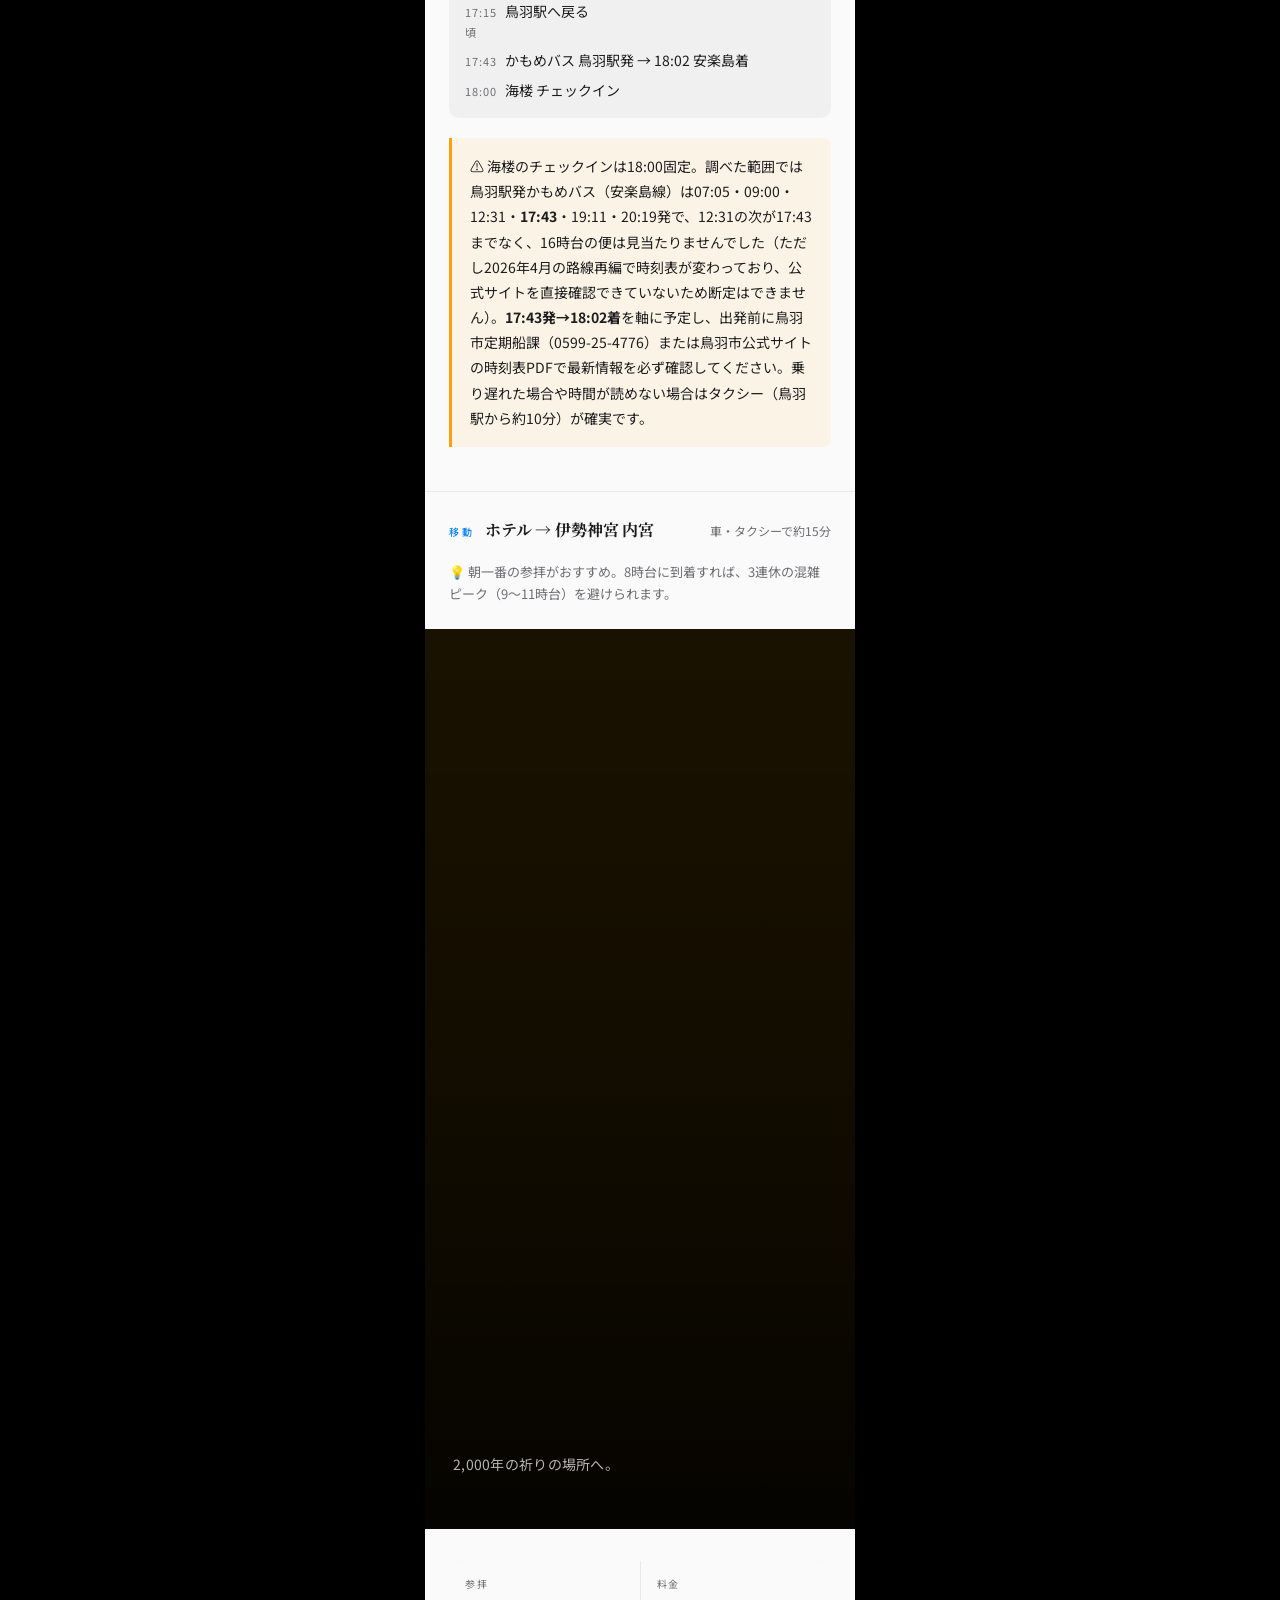
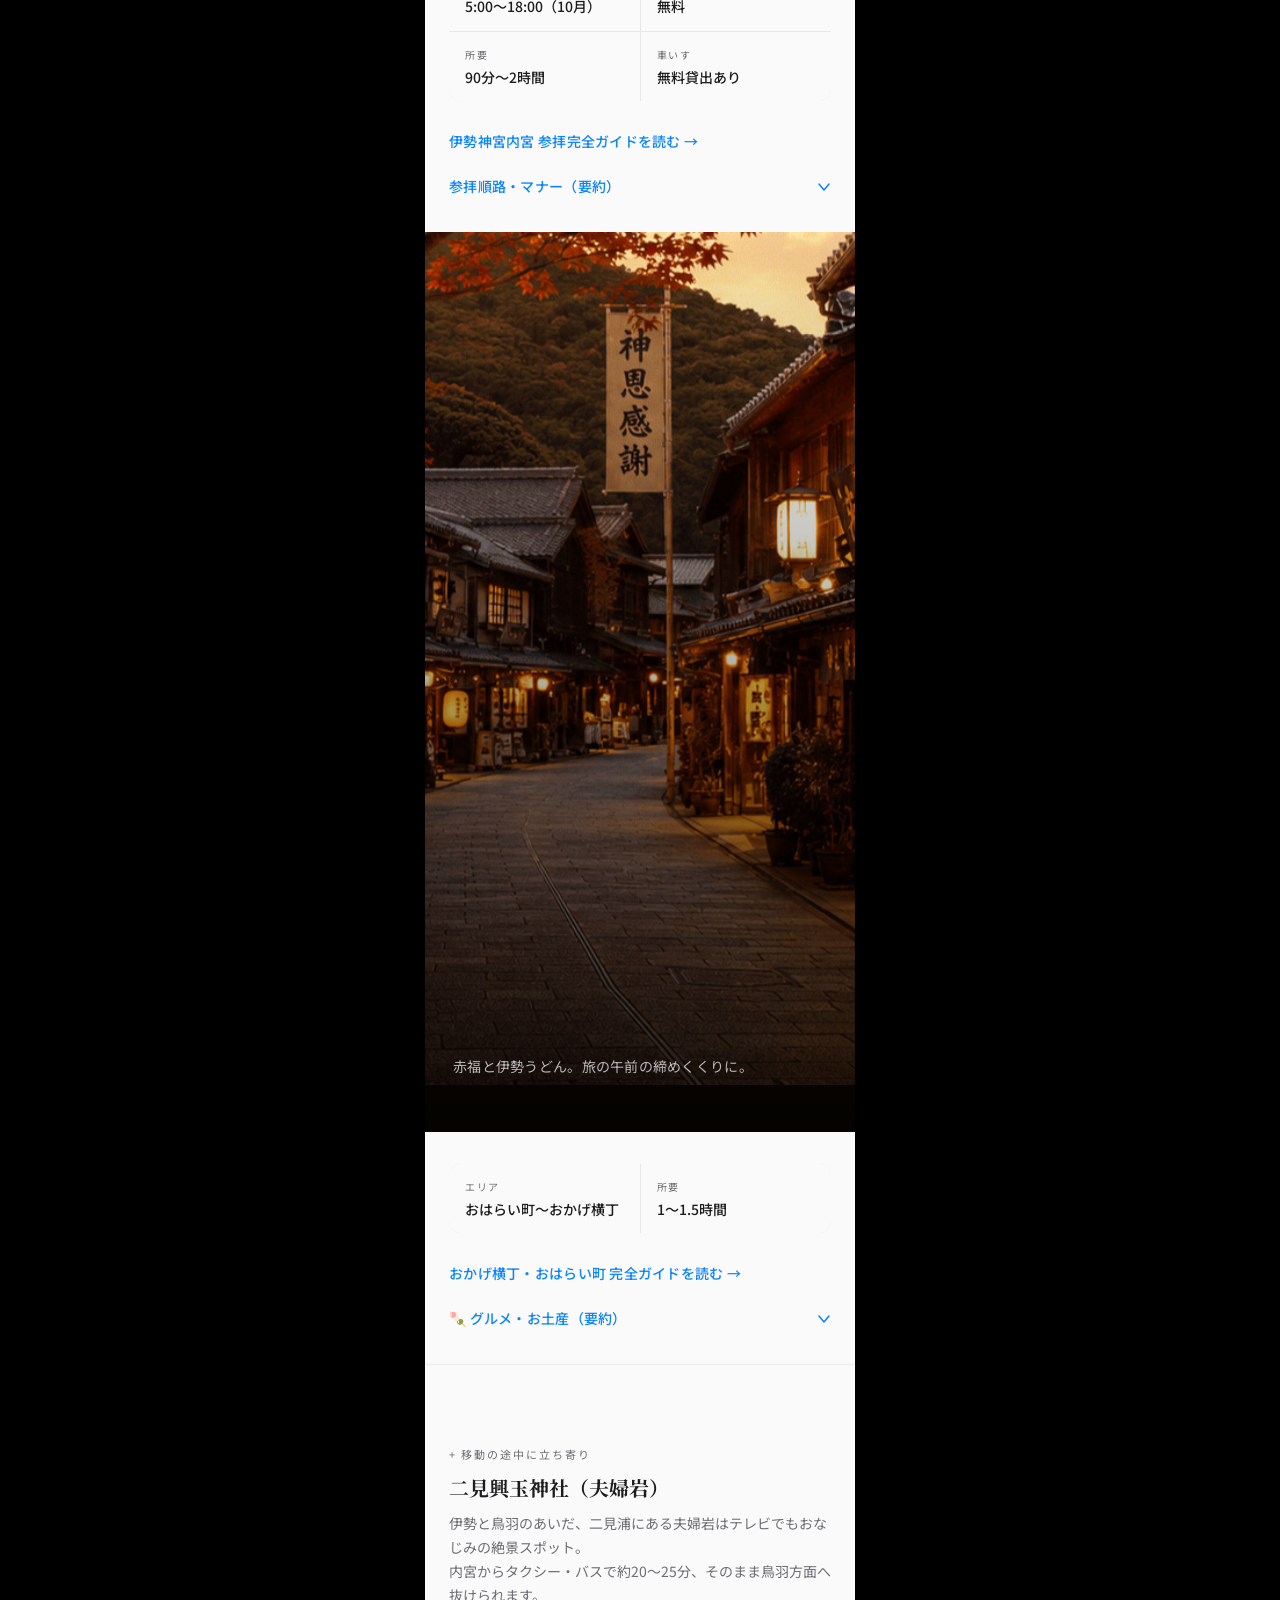
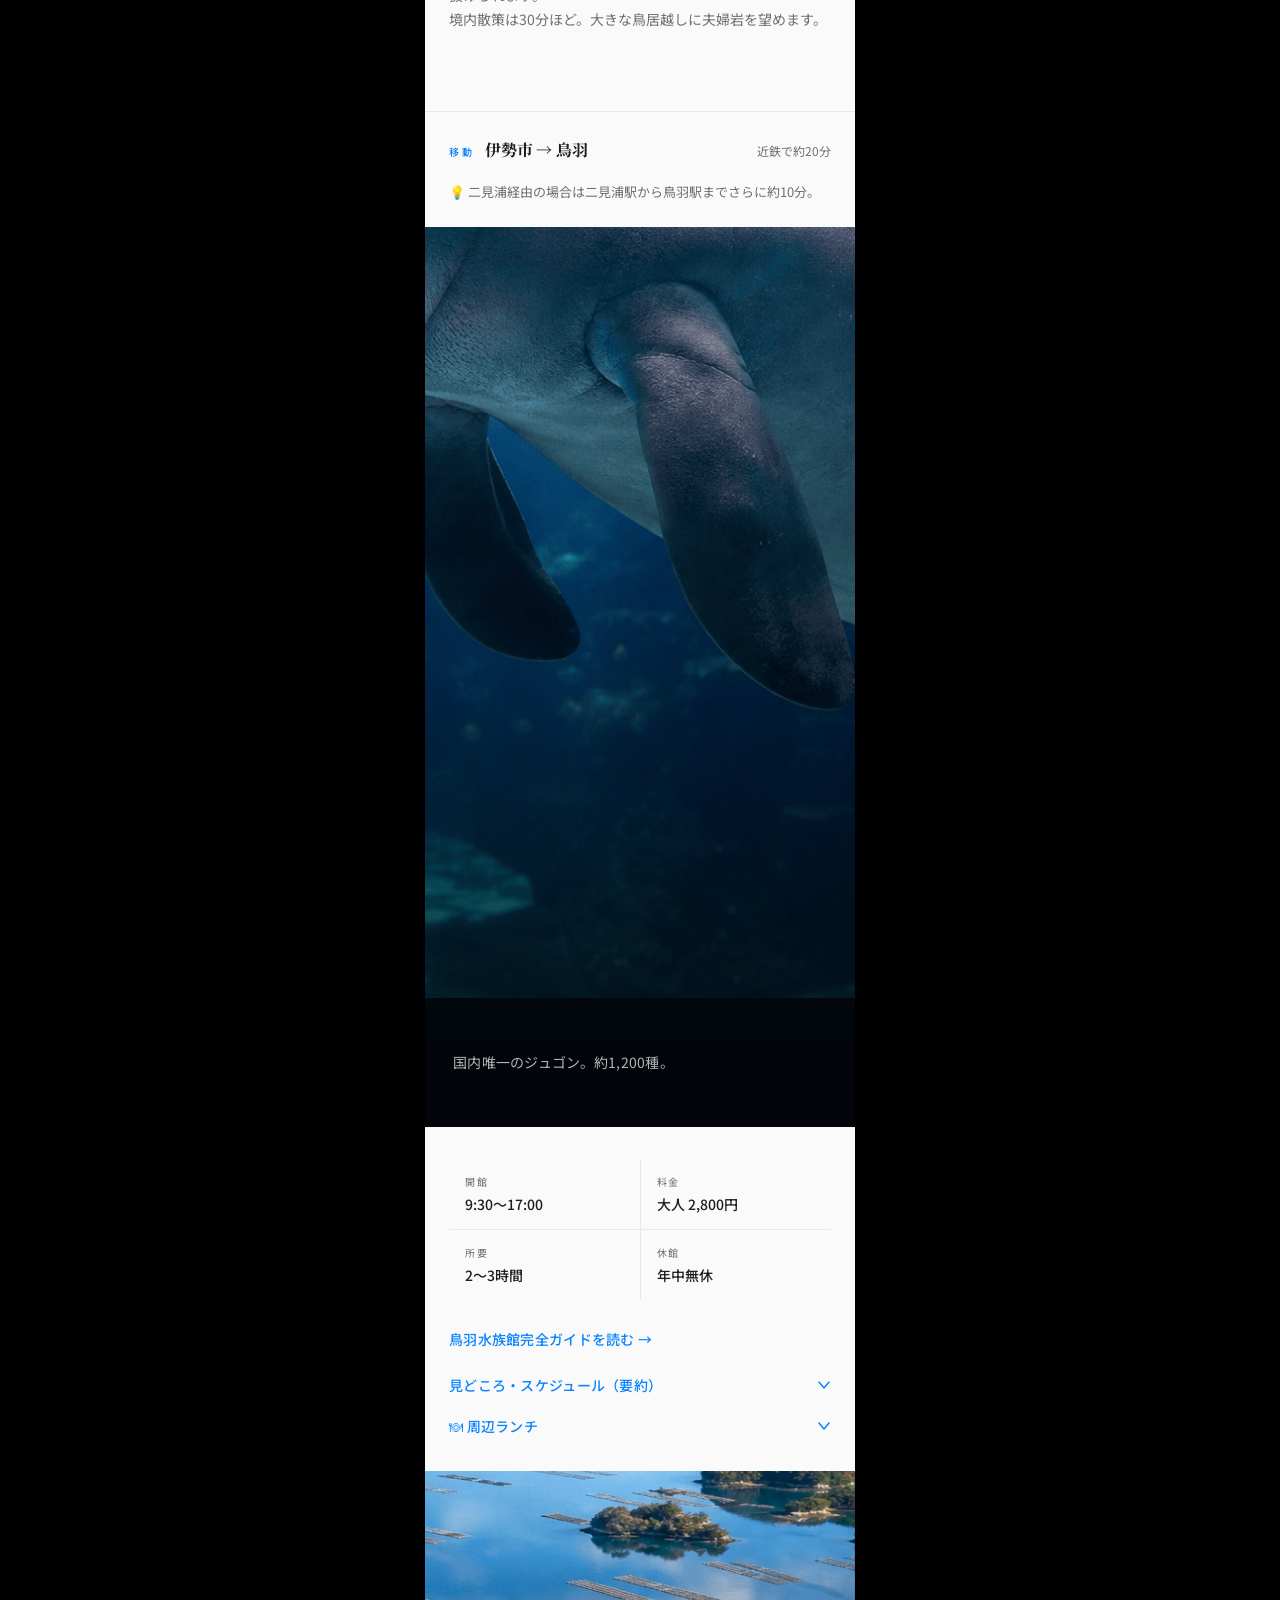
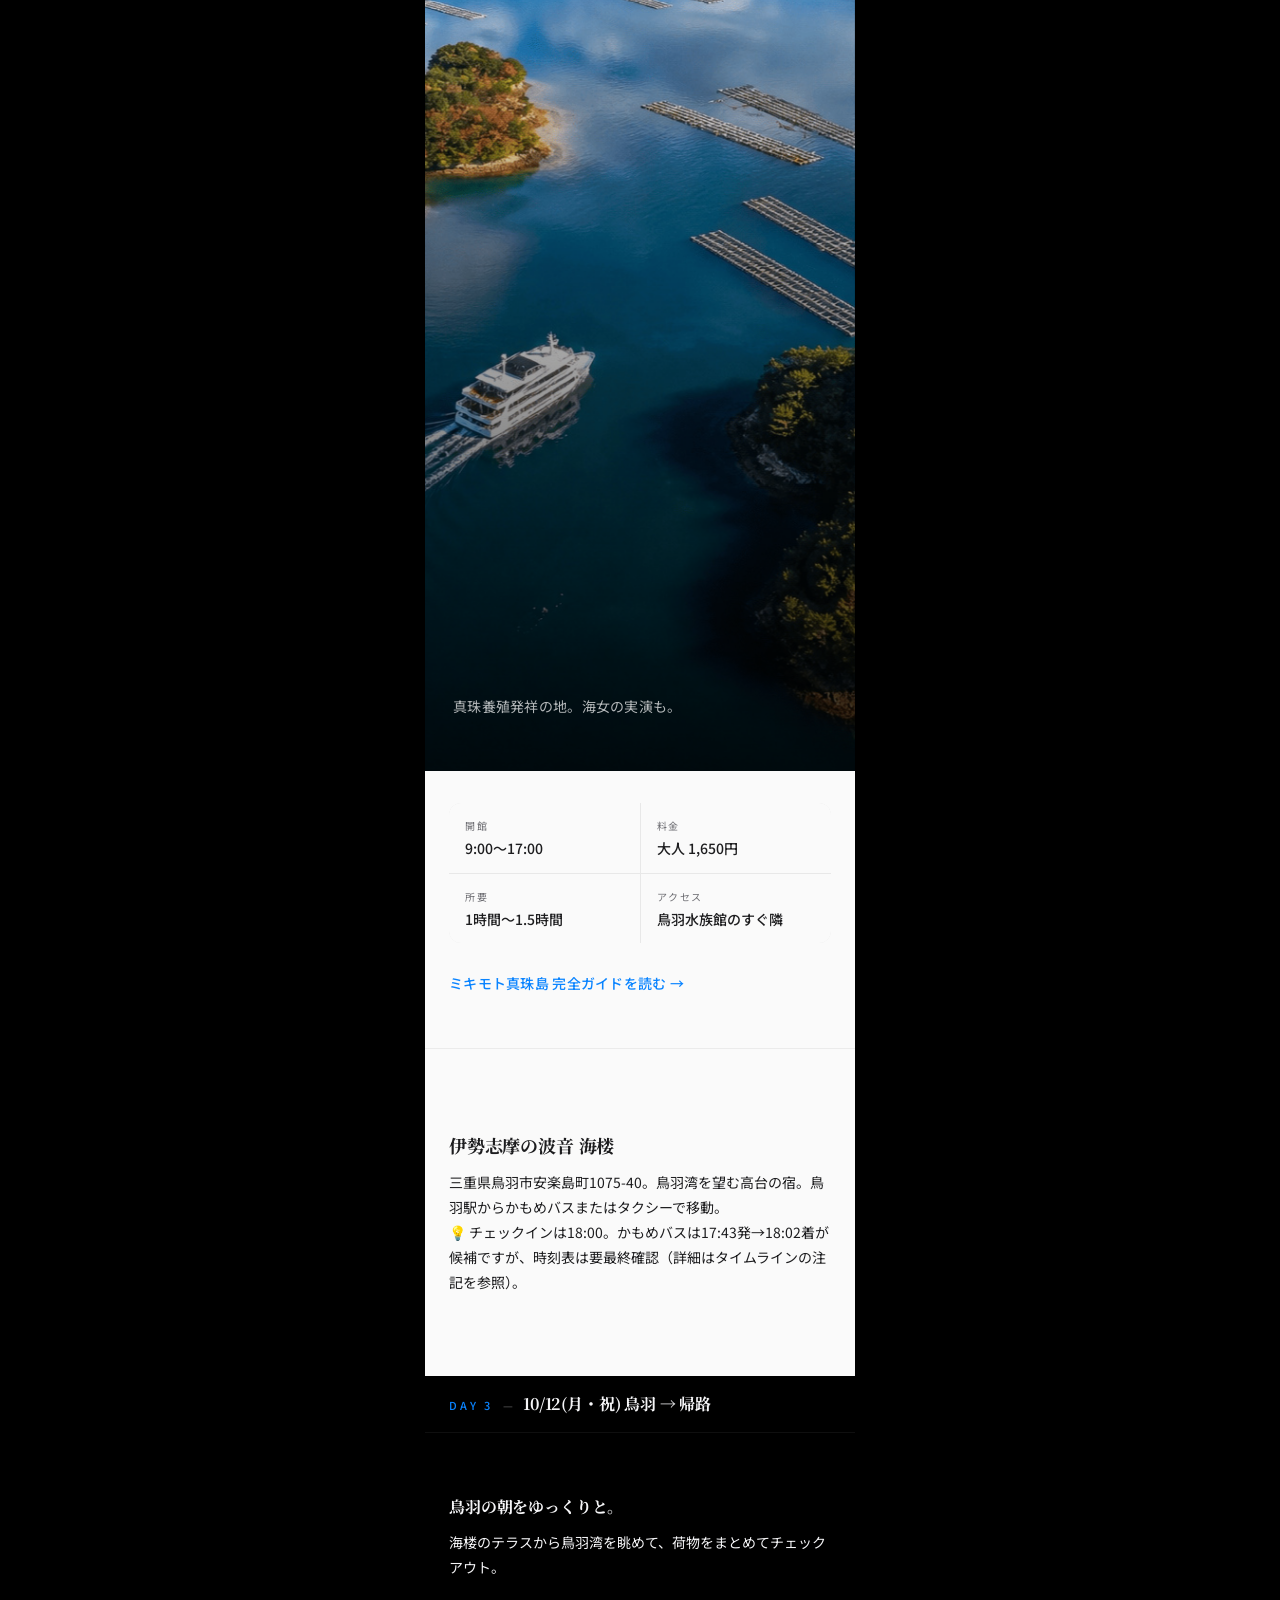
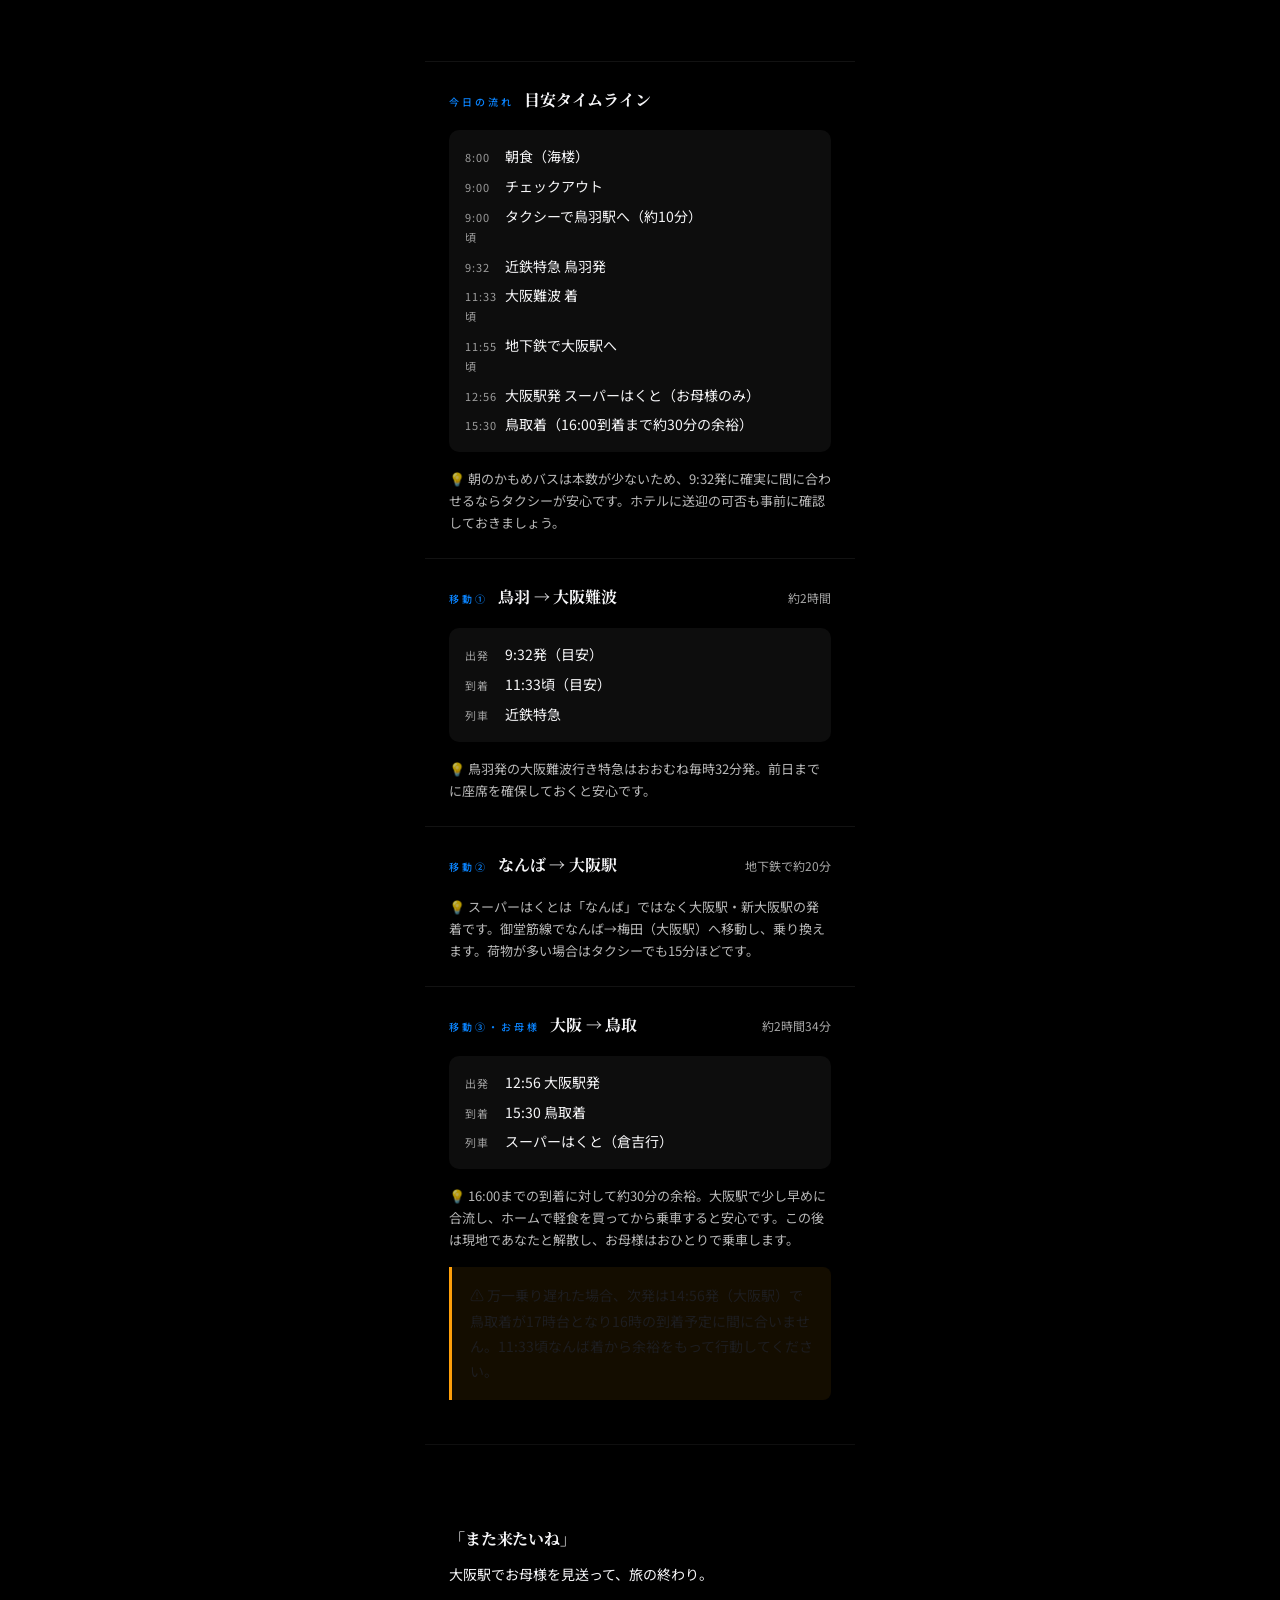
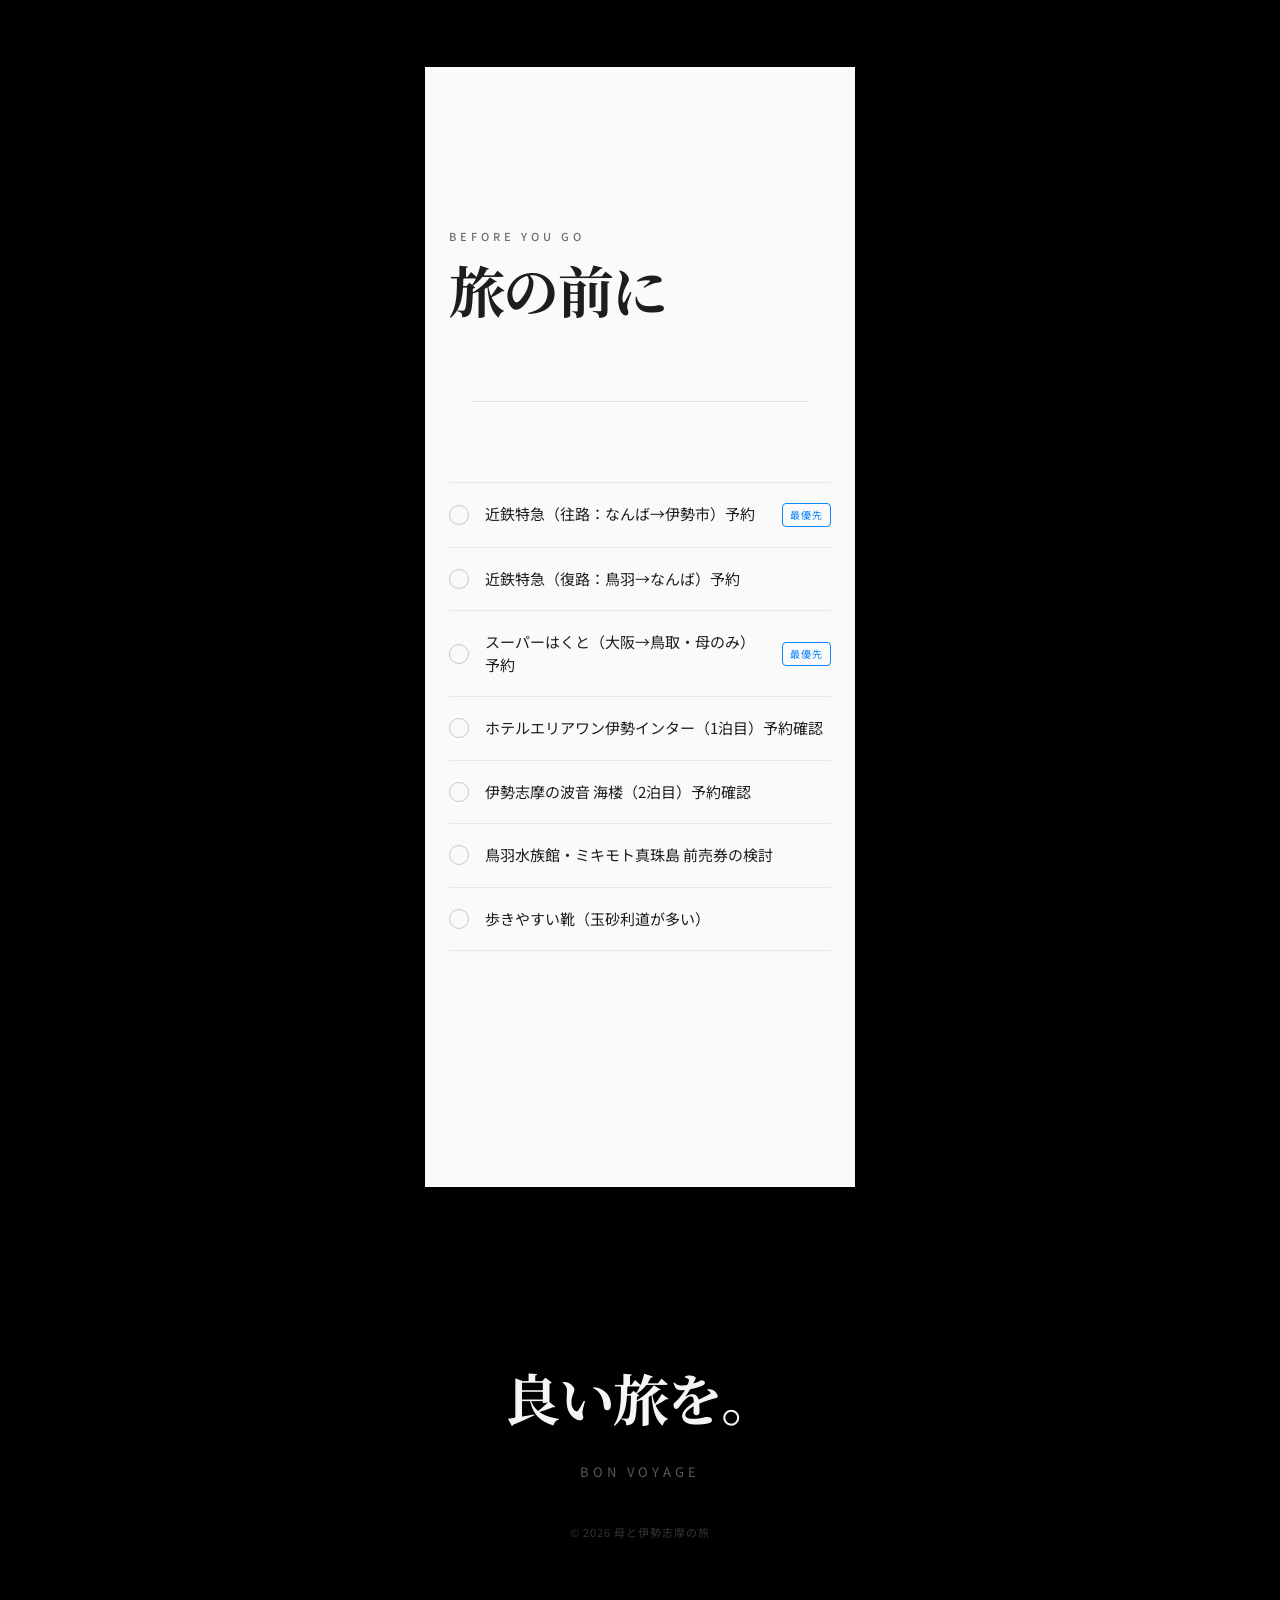
==== commit 2f607f9e: "かもめバス時刻の不確実性を明記（16時台の便は未確認、要現地確認に変更） ネットワーク制限で鳥羽市公式サイト・NAVITIMEの一次情報に直接アクセスできず、 検索結果の断片情報のみに基づいていたため" ====
--- a/ise-tabi/index.html
+++ b/ise-tabi/index.html
@@ -210,7 +210,7 @@
           <div class="mg-item"><span class="mg-k">18:00</span><span class="mg-v">海楼 チェックイン</span></div>
         </div>
         <div class="warn-box">
-          <p>⚠️ 海楼のチェックインは18:00固定ですが、かもめバス（鳥羽駅⇄安楽島）は日中の便（9:00発・12:31発など）だとかなり早く着きすぎてしまいます。ちょうど良いのは<strong>17:43発→18:02着の便</strong>。この時間に合わせて鳥羽水族館・真珠島の滞在を調整するのがポイントです。乗り遅れた場合はタクシー（鳥羽駅から約10分）に切り替えましょう。</p>
+          <p>⚠️ 海楼のチェックインは18:00固定。調べた範囲では鳥羽駅発かもめバス（安楽島線）は07:05・09:00・12:31・<strong>17:43</strong>・19:11・20:19発で、12:31の次が17:43までなく、16時台の便は見当たりませんでした（ただし2026年4月の路線再編で時刻表が変わっており、公式サイトを直接確認できていないため断定はできません）。<strong>17:43発→18:02着</strong>を軸に予定し、出発前に鳥羽市定期船課（0599-25-4776）または鳥羽市公式サイトの時刻表PDFで最新情報を必ず確認してください。乗り遅れた場合や時間が読めない場合はタクシー（鳥羽駅から約10分）が確実です。</p>
         </div>
       </div>
     </div>
@@ -468,7 +468,7 @@
     <div class="stay-block stay-light">
       <p class="stay-title fade-in">伊勢志摩の波音 海楼</p>
       <p class="stay-desc fade-in" style="transition-delay:.1s">三重県鳥羽市安楽島町1075-40。鳥羽湾を望む高台の宿。鳥羽駅からかもめバスまたはタクシーで移動。</p>
-      <p class="stay-desc fade-in" style="transition-delay:.15s">💡 チェックインは18:00。かもめバスは17:43発→18:02着の便がちょうど良いタイミングです（日中の便だと早く着きすぎます）。</p>
+      <p class="stay-desc fade-in" style="transition-delay:.15s">💡 チェックインは18:00。かもめバスは17:43発→18:02着が候補ですが、時刻表は要最終確認（詳細はタイムラインの注記を参照）。</p>
     </div>
 
   </section>
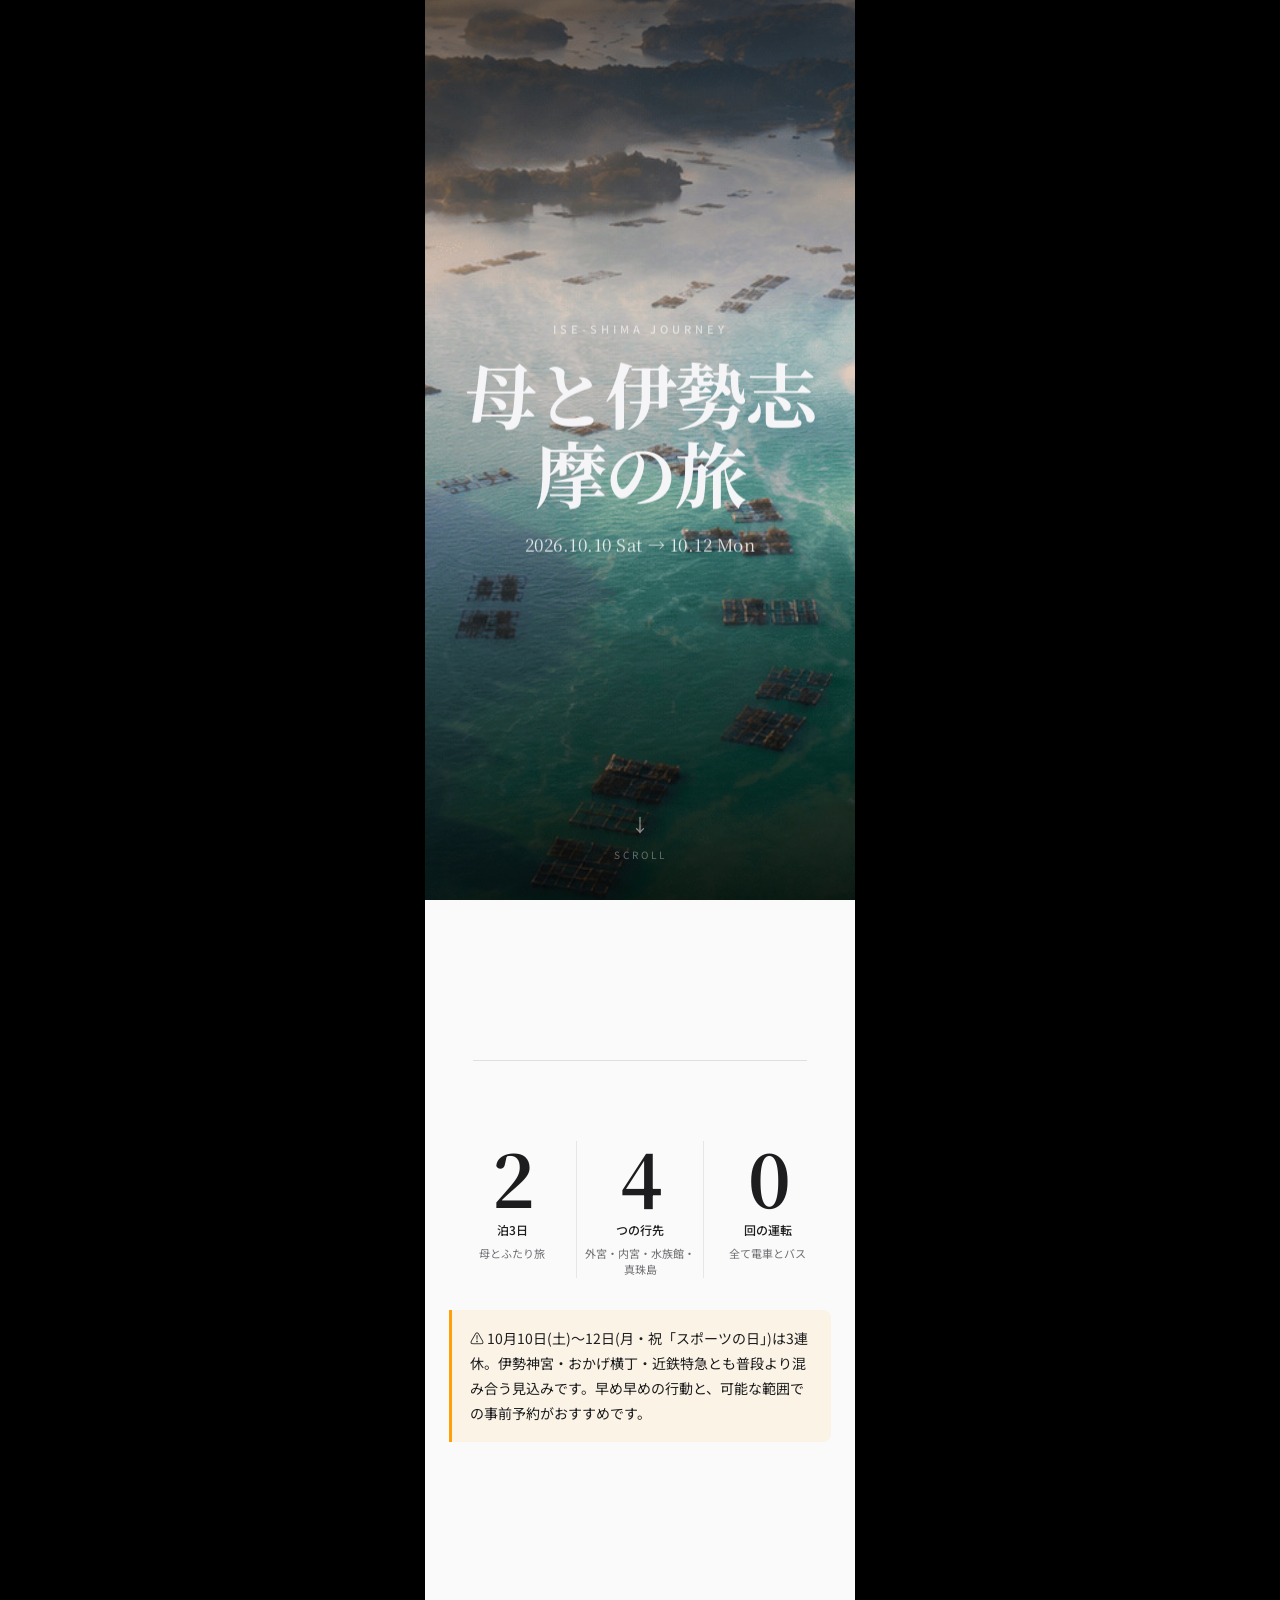
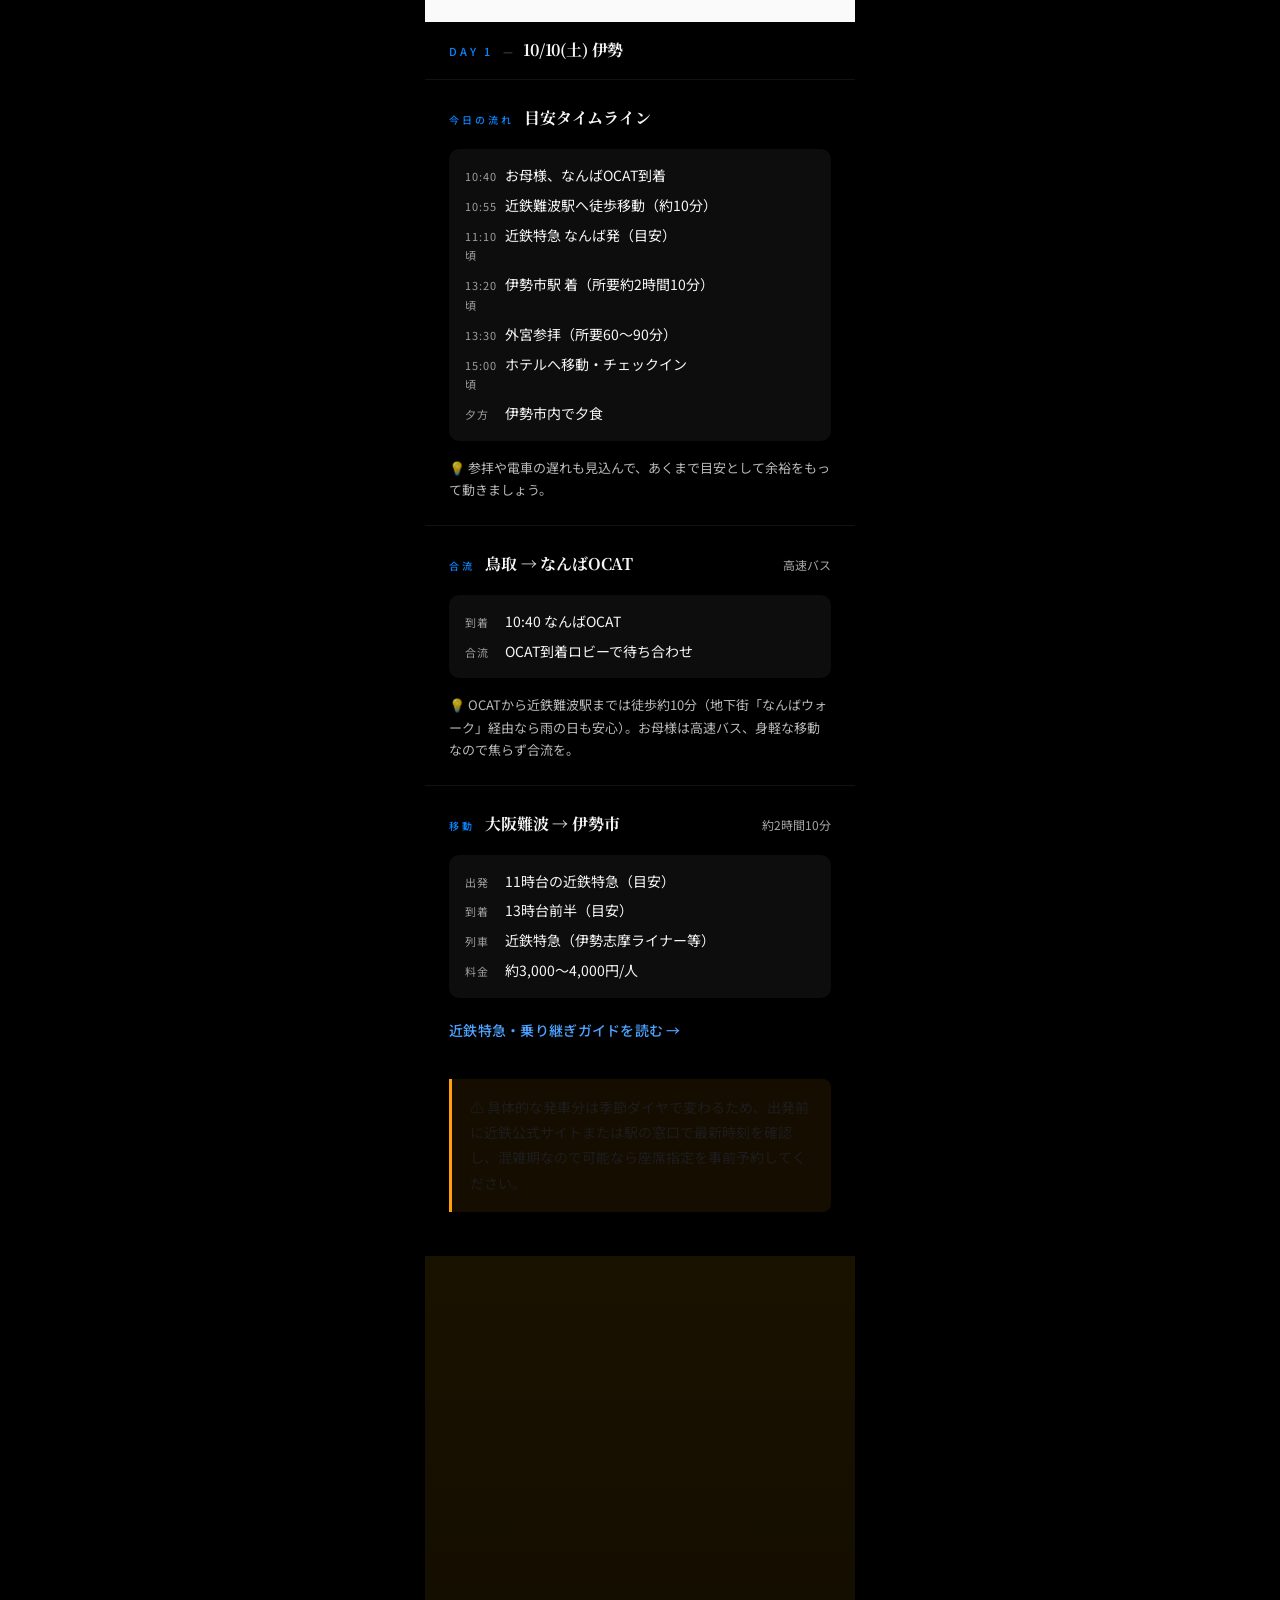
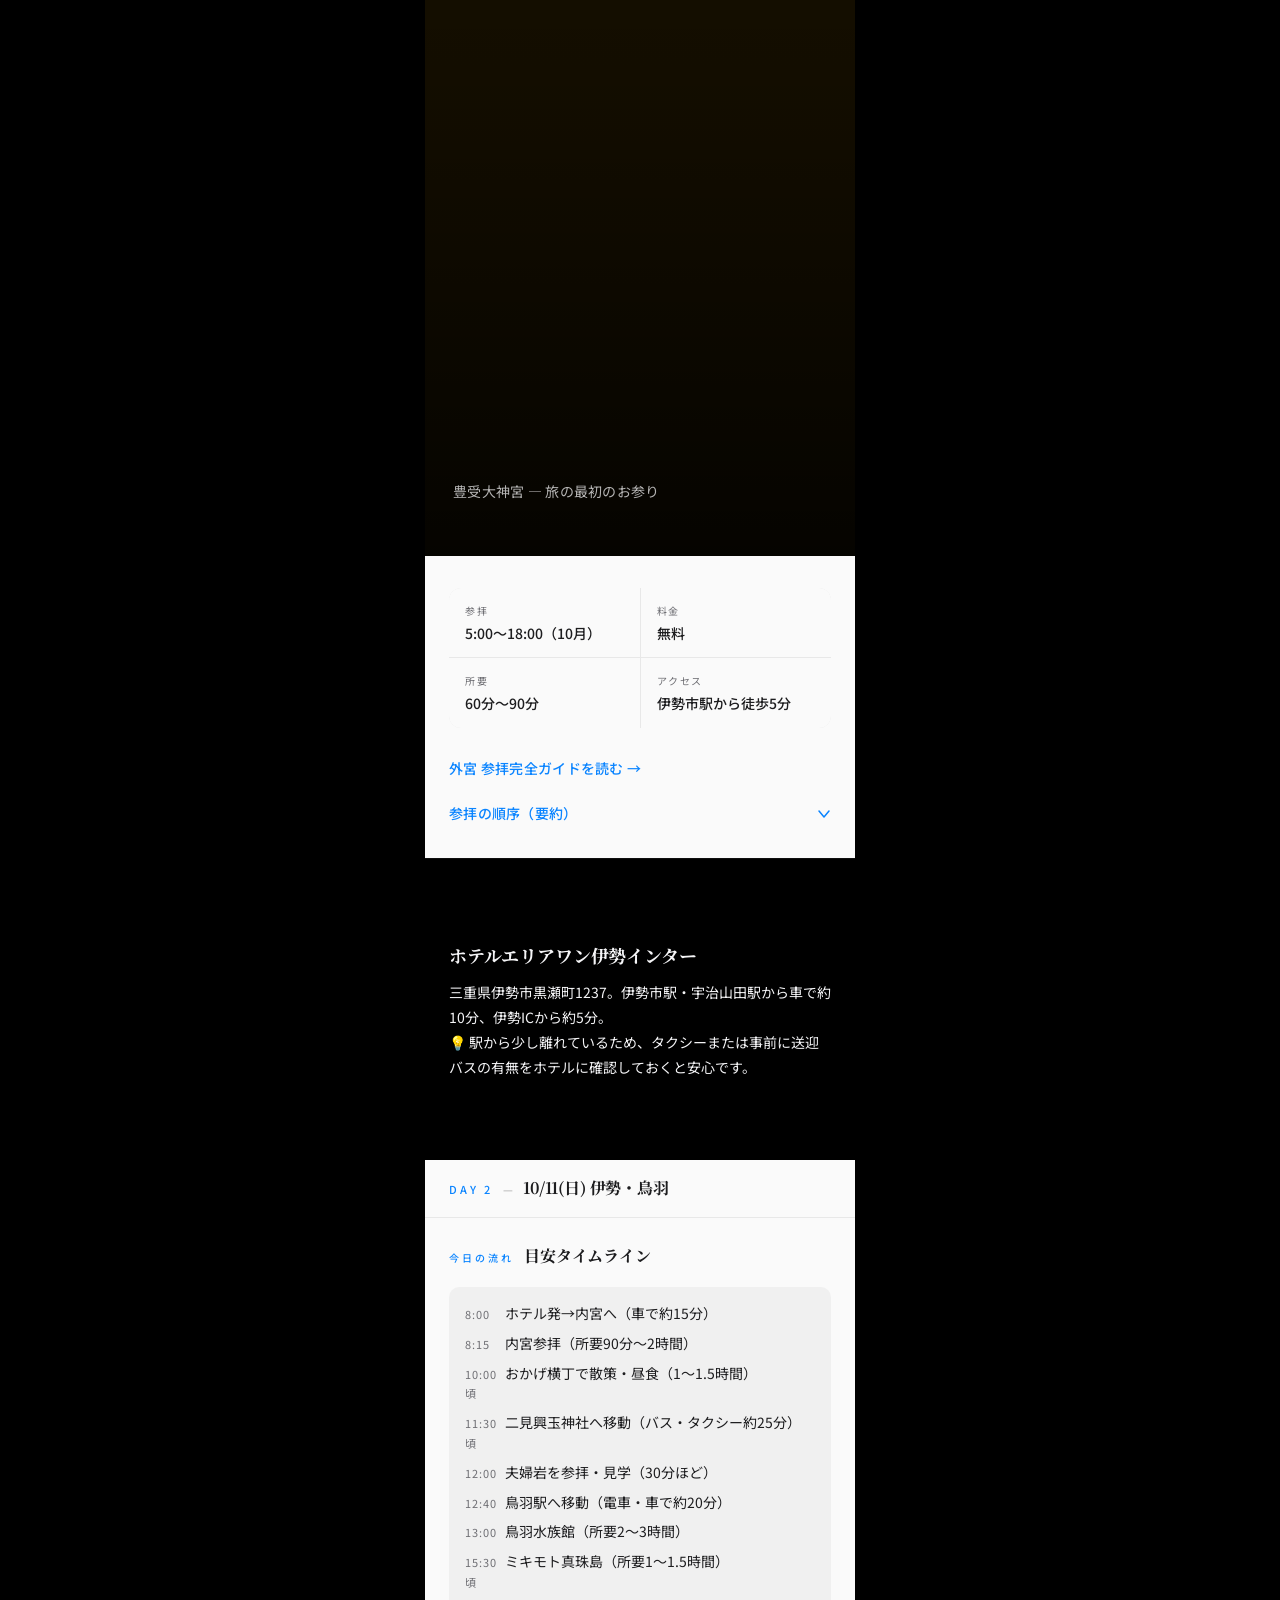
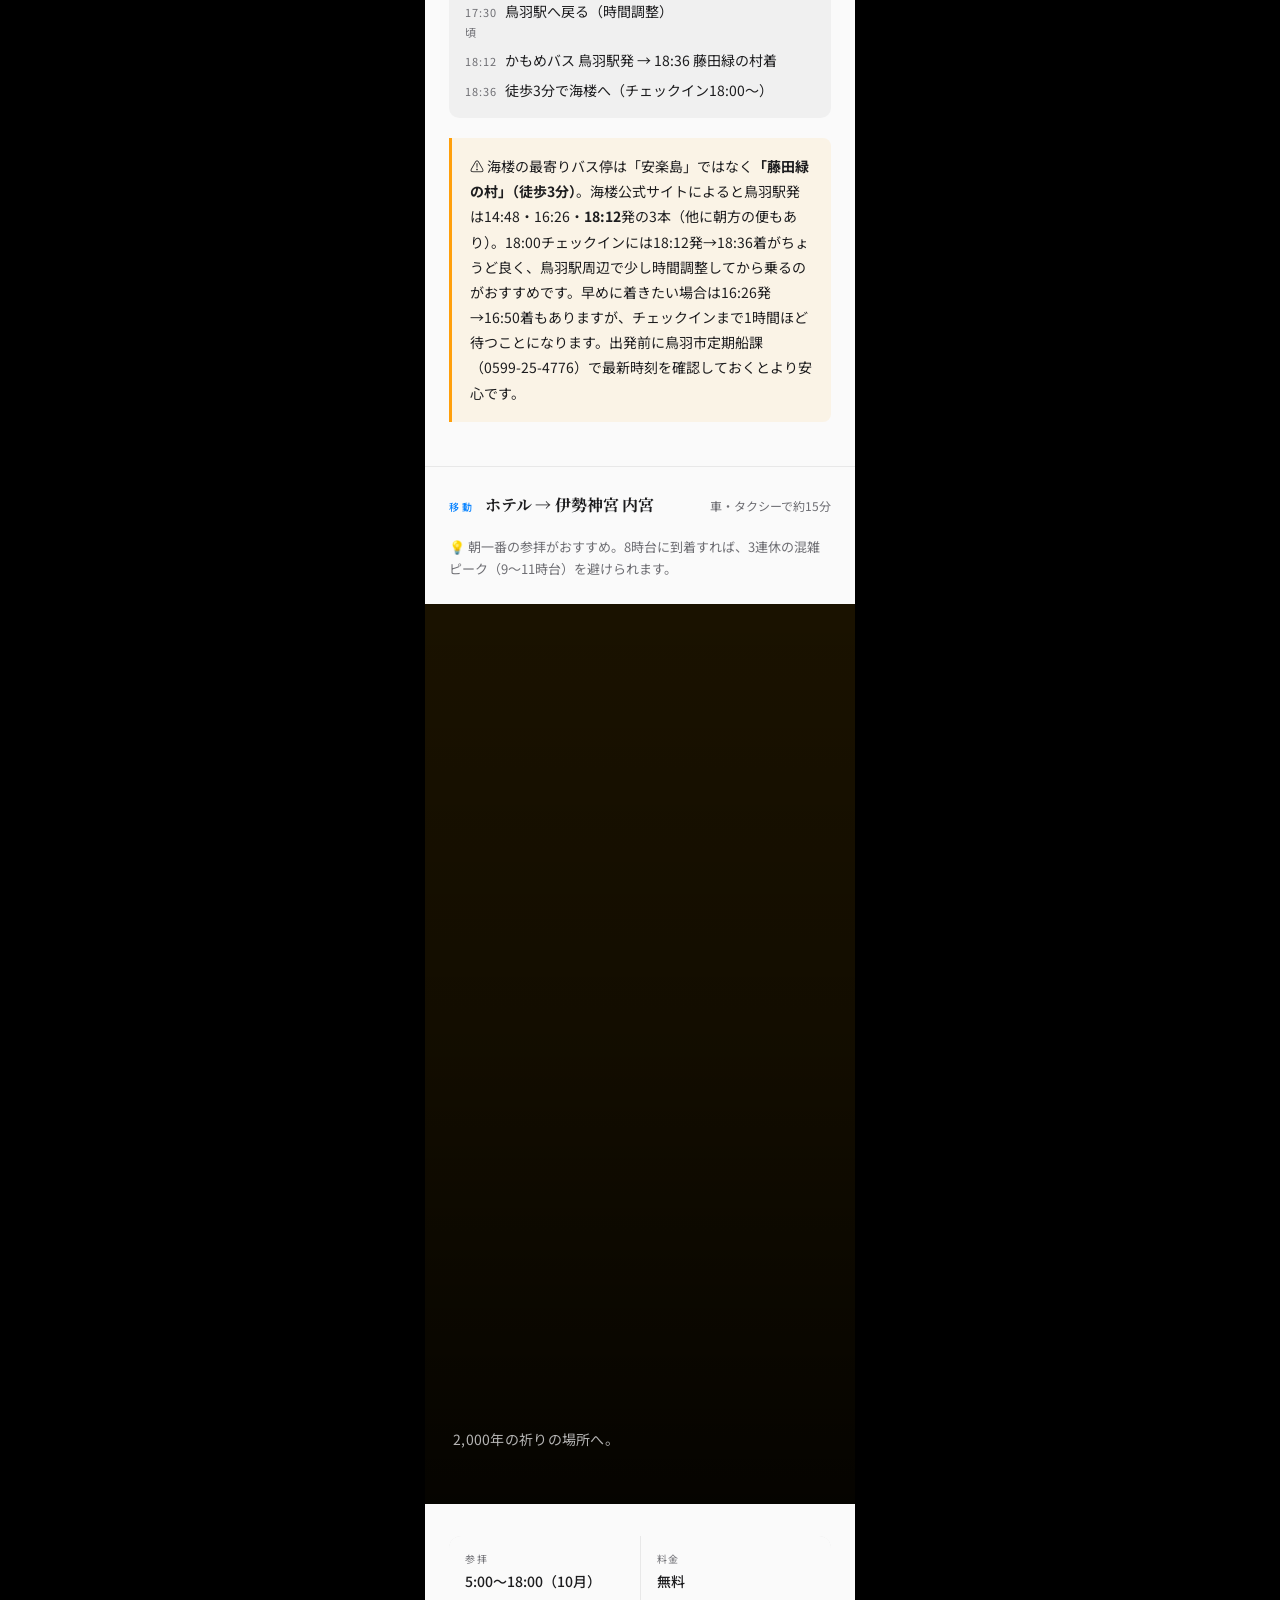
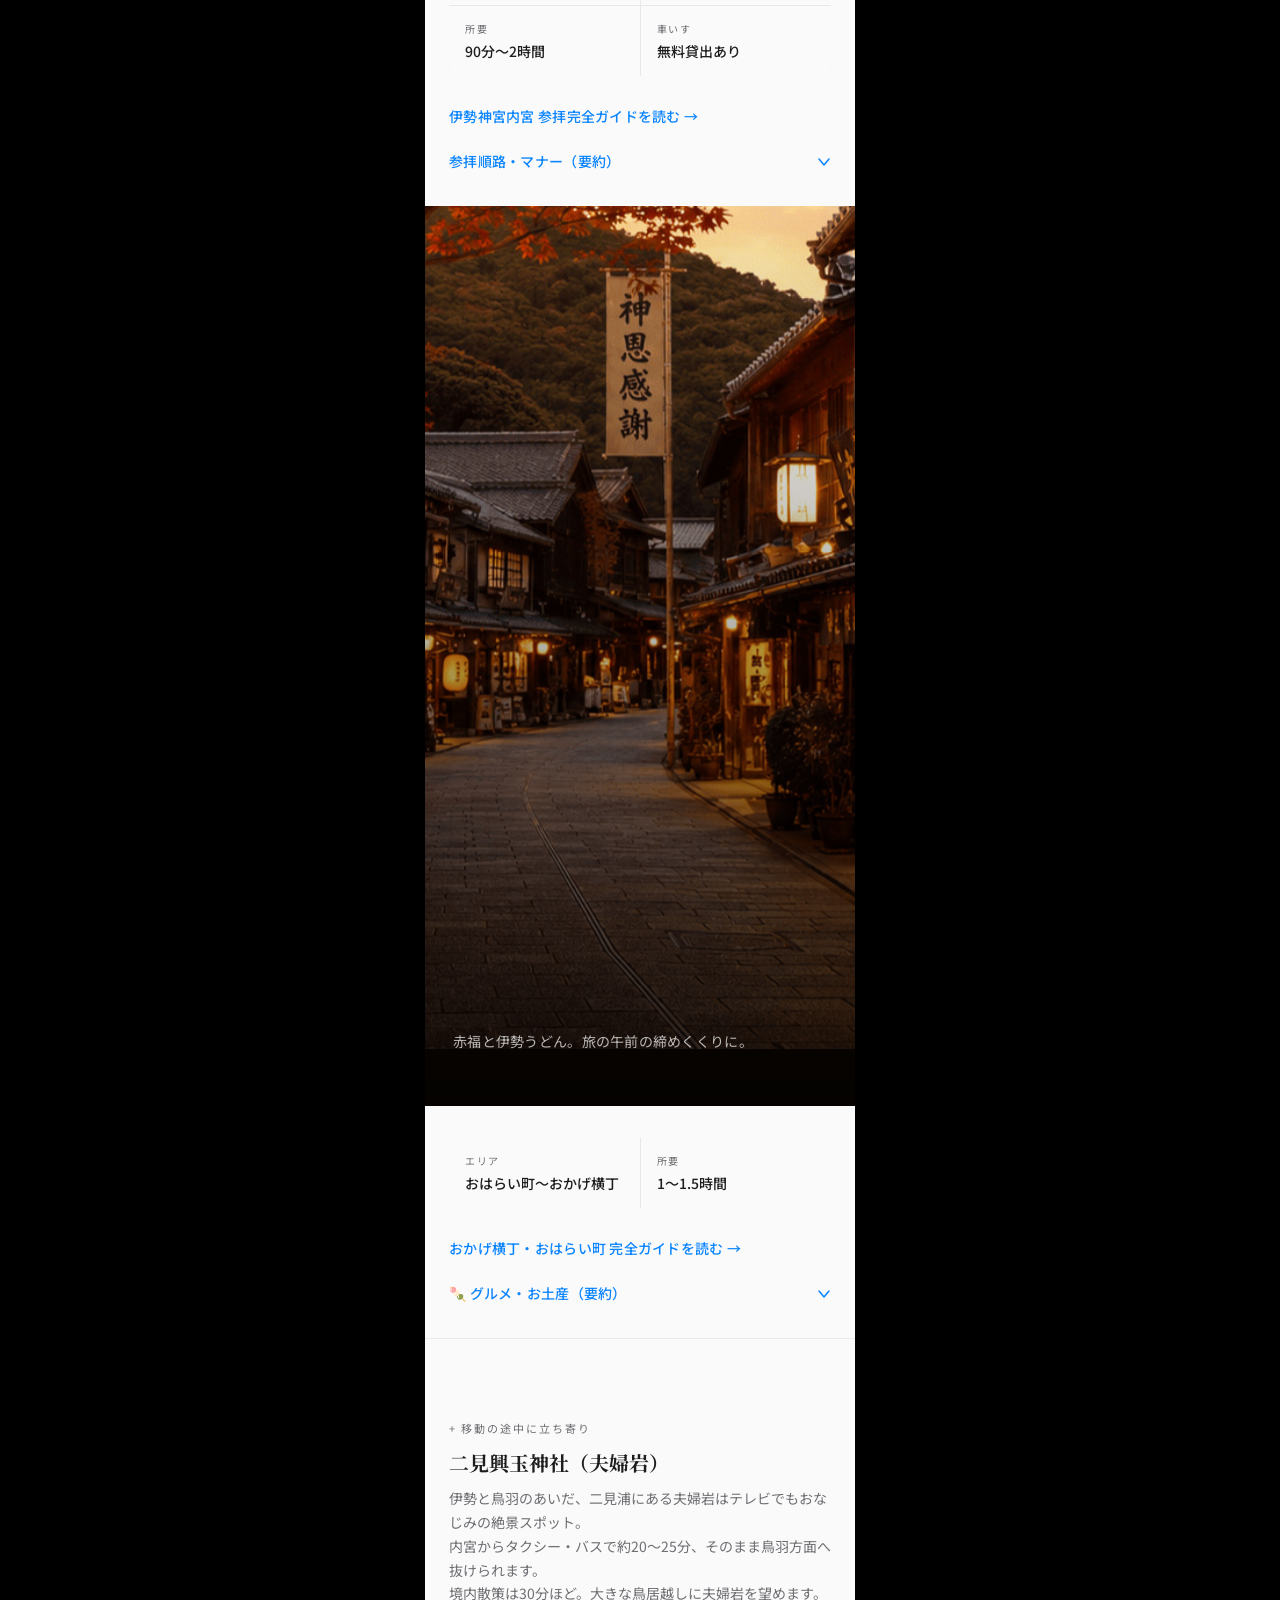
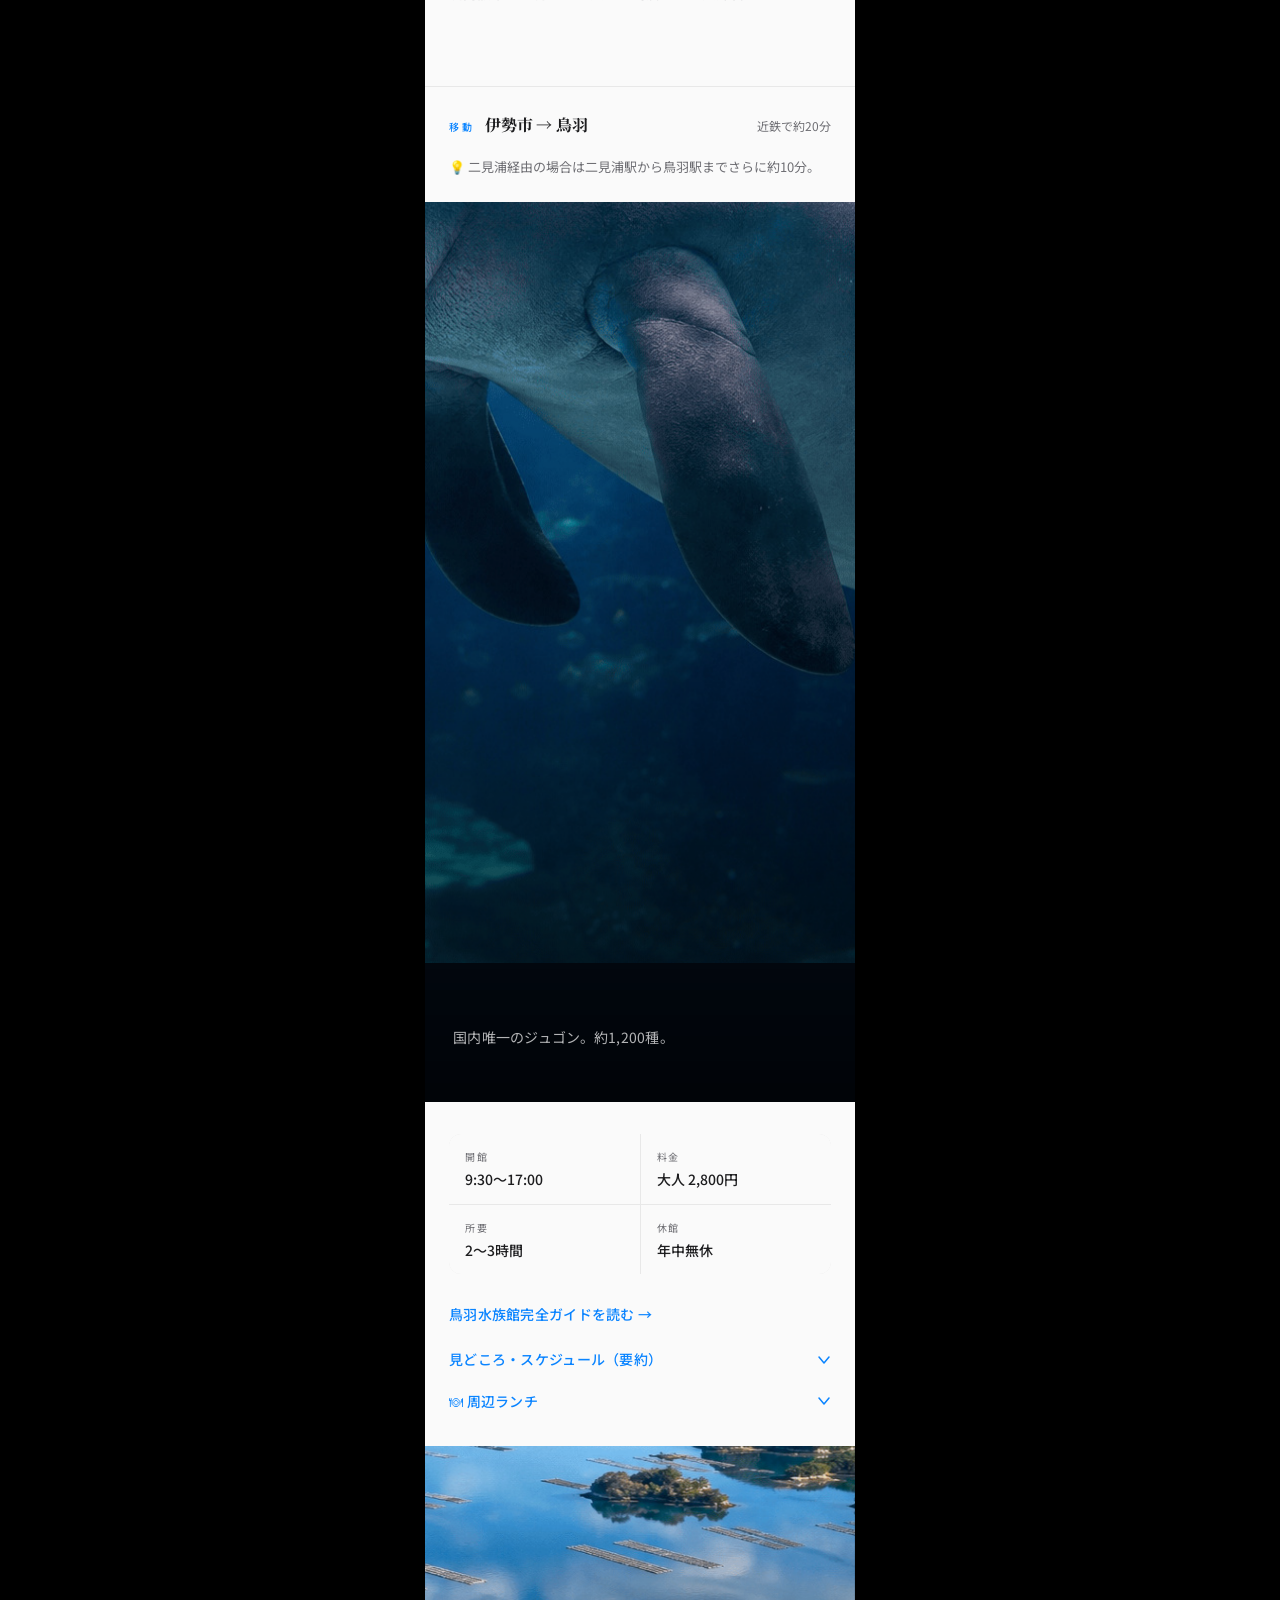
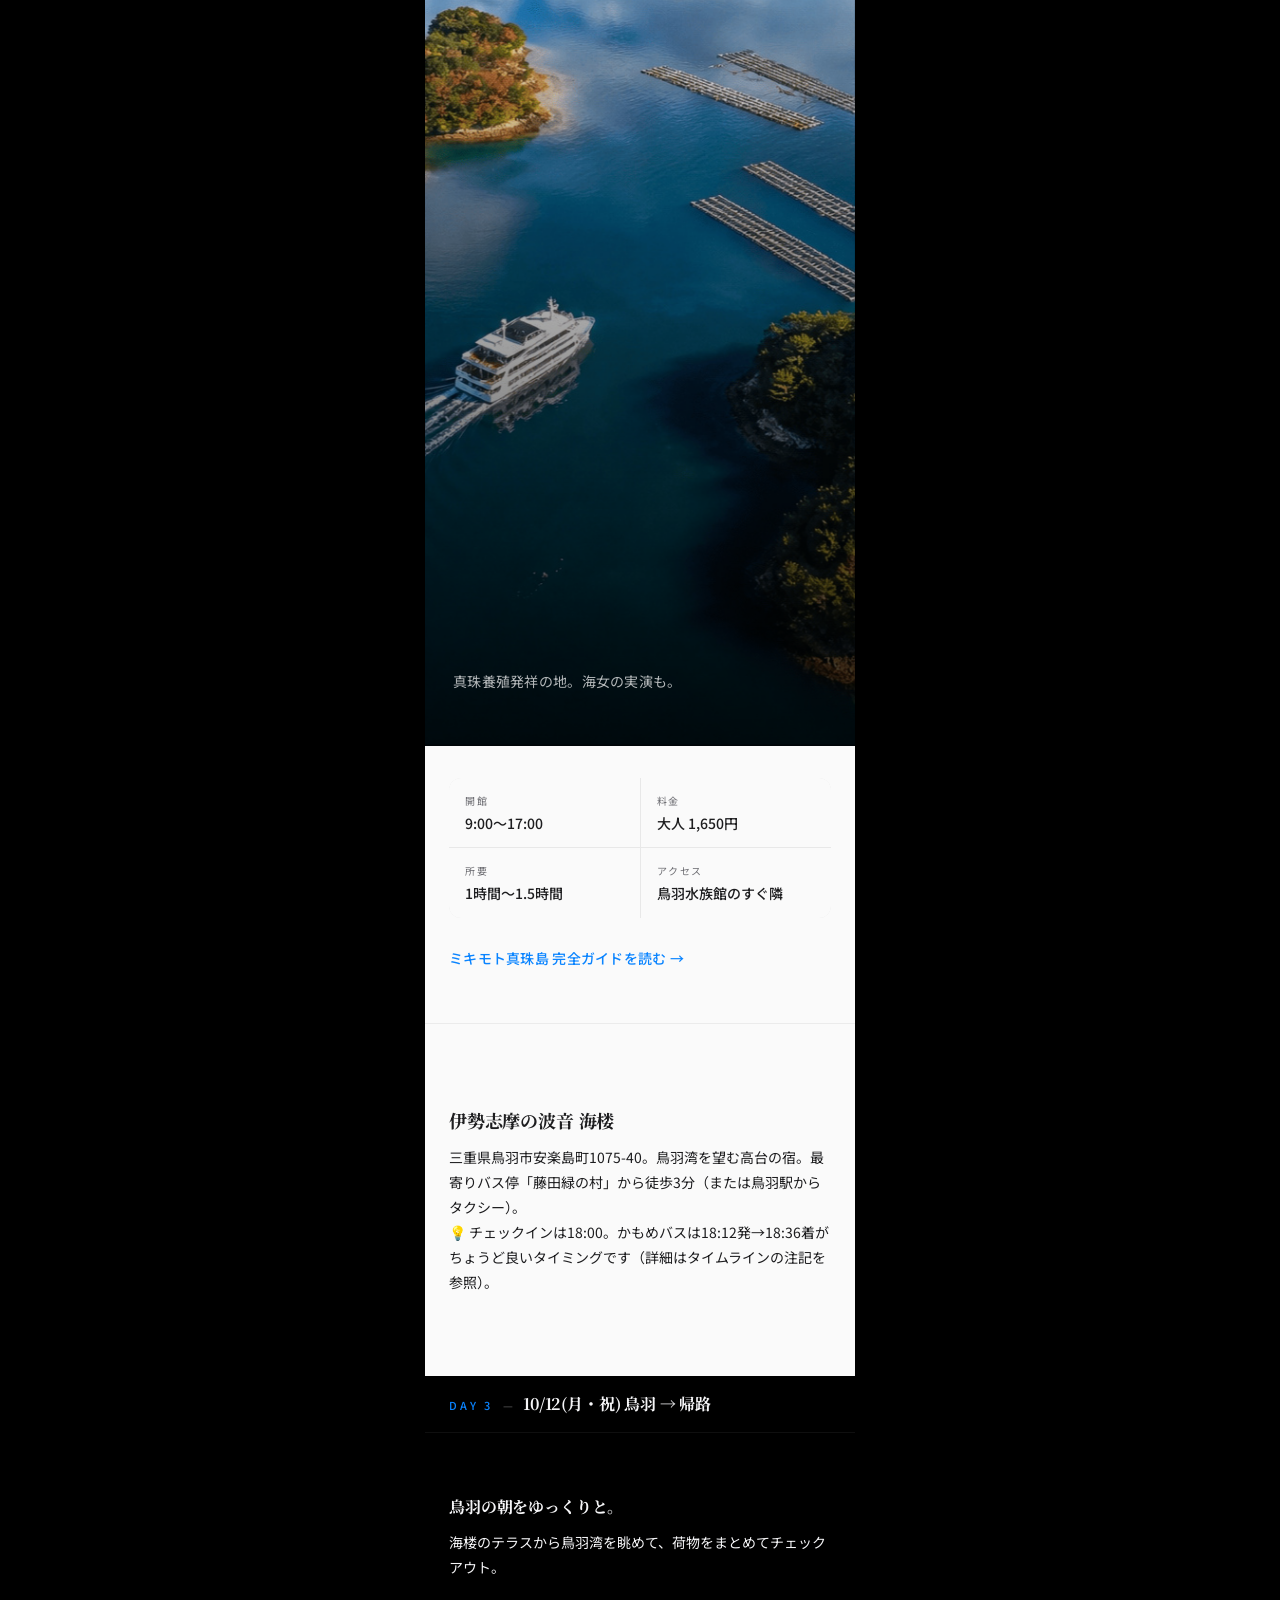
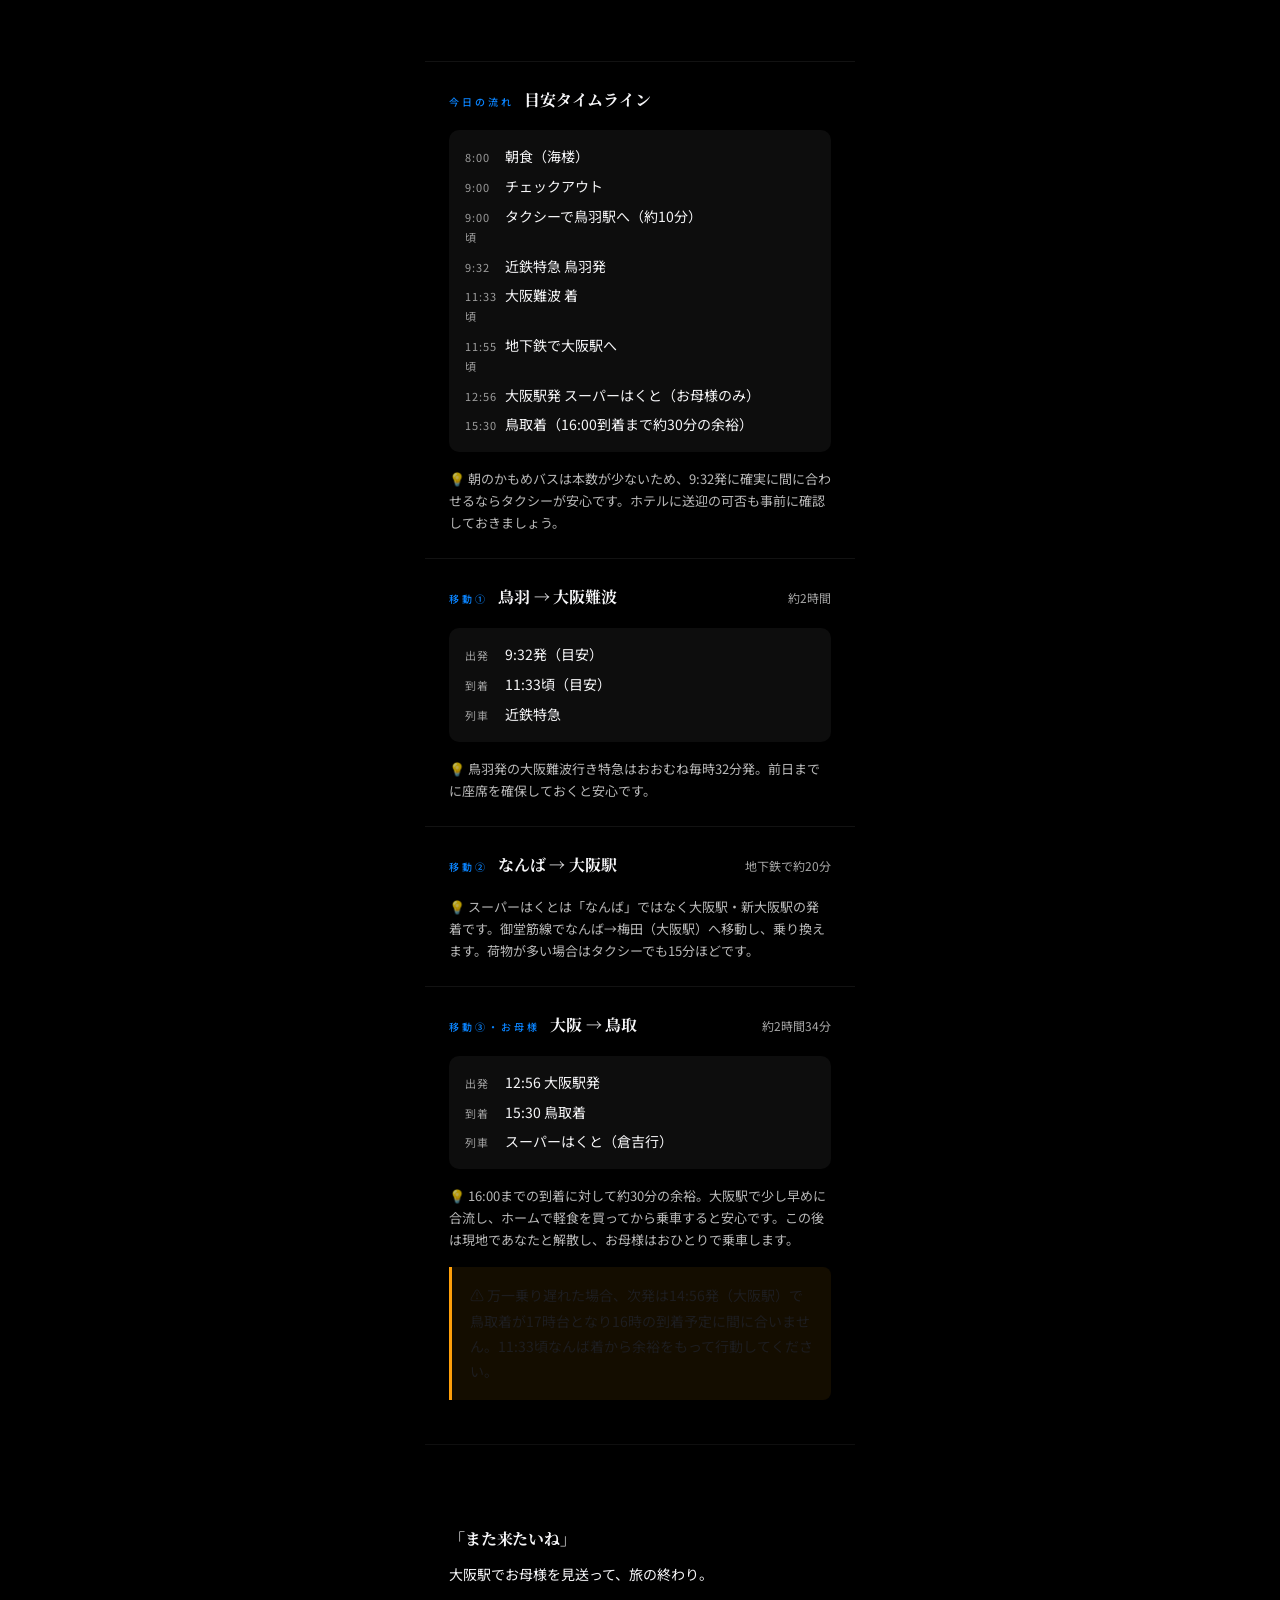
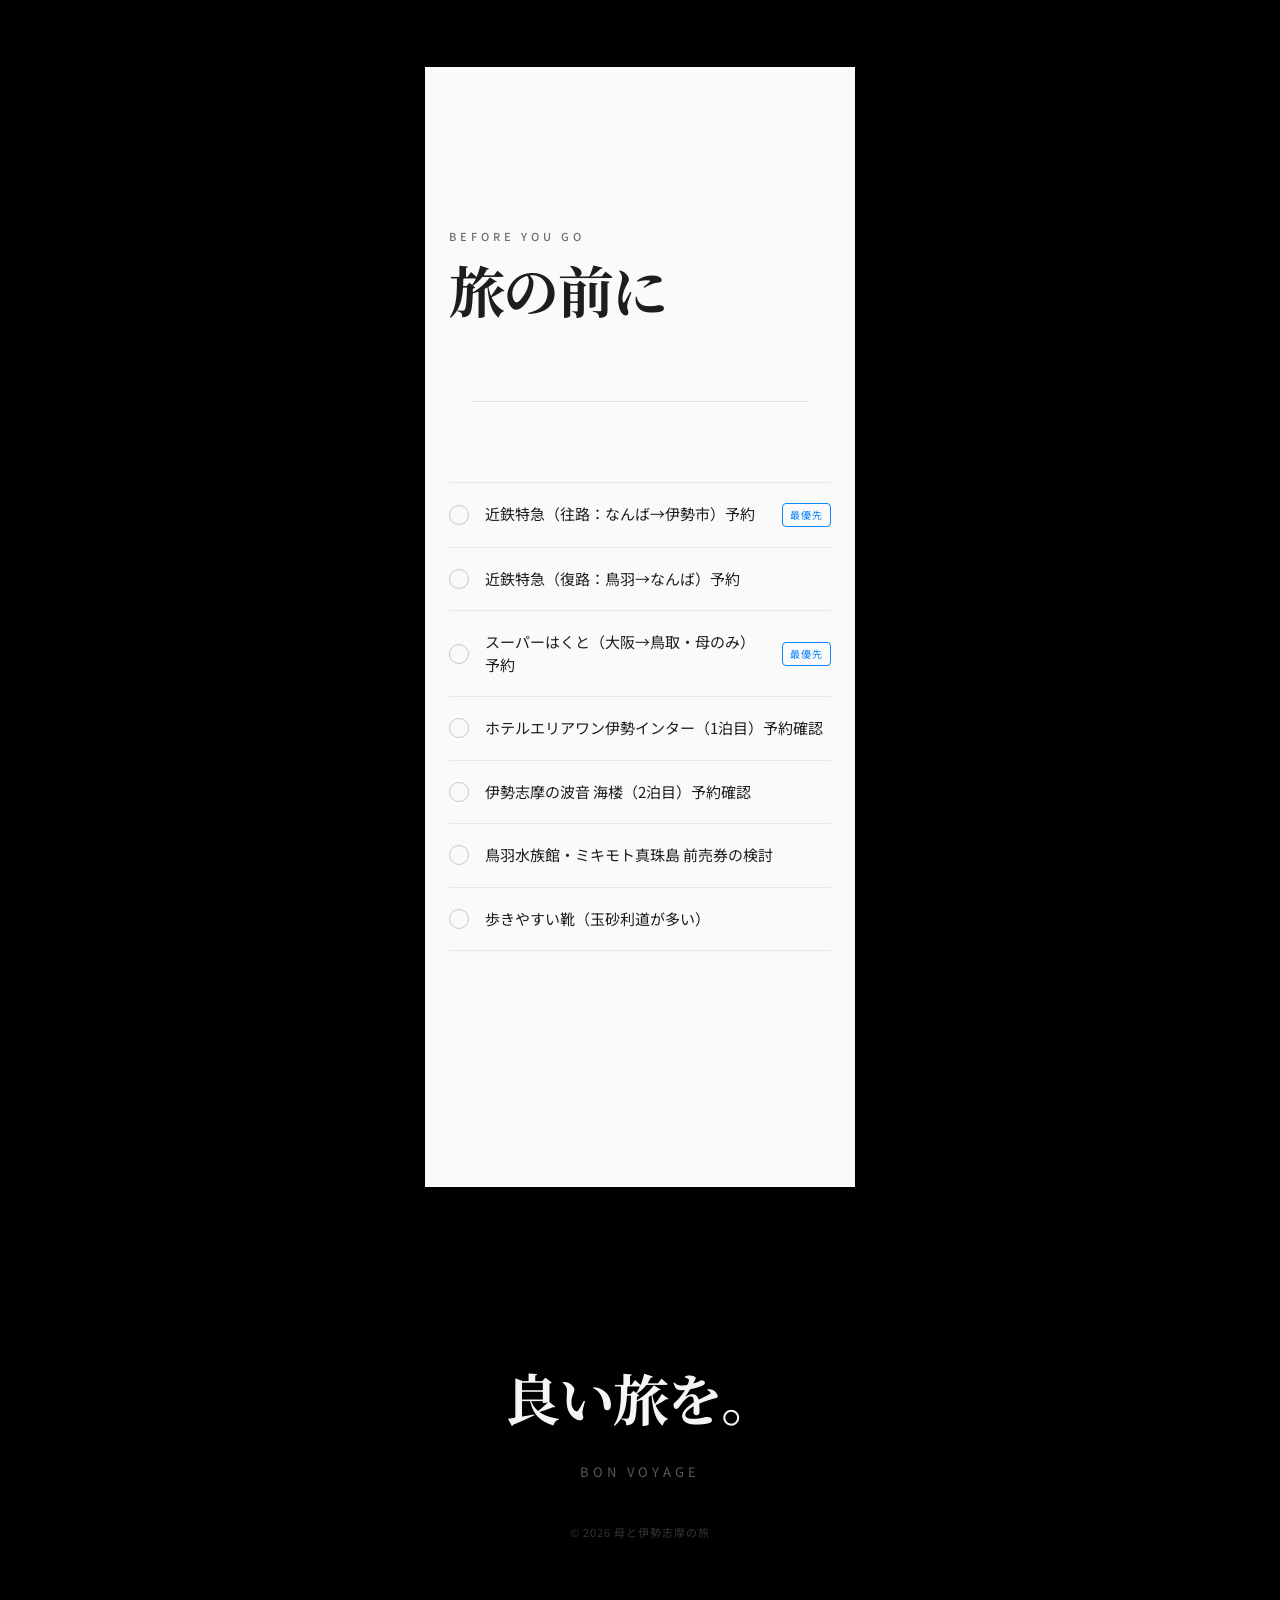
==== commit 3f856874: "海楼の最寄りバス停を「安楽島」から正しい「藤田緑の村」に修正 海楼公式サイトのアクセス情報に基づき、最寄りバス停を訂正。 鳥羽駅発14:48・16:26・18:12発（藤田緑の村着15:12・16:5" ====
--- a/ise-tabi/index.html
+++ b/ise-tabi/index.html
@@ -205,12 +205,12 @@
           <div class="mg-item"><span class="mg-k">12:40</span><span class="mg-v">鳥羽駅へ移動（電車・車で約20分）</span></div>
           <div class="mg-item"><span class="mg-k">13:00</span><span class="mg-v">鳥羽水族館（所要2〜3時間）</span></div>
           <div class="mg-item"><span class="mg-k">15:30頃</span><span class="mg-v">ミキモト真珠島（所要1〜1.5時間）</span></div>
-          <div class="mg-item"><span class="mg-k">17:15頃</span><span class="mg-v">鳥羽駅へ戻る</span></div>
-          <div class="mg-item"><span class="mg-k">17:43</span><span class="mg-v">かもめバス 鳥羽駅発 → 18:02 安楽島着</span></div>
-          <div class="mg-item"><span class="mg-k">18:00</span><span class="mg-v">海楼 チェックイン</span></div>
+          <div class="mg-item"><span class="mg-k">17:30頃</span><span class="mg-v">鳥羽駅へ戻る（時間調整）</span></div>
+          <div class="mg-item"><span class="mg-k">18:12</span><span class="mg-v">かもめバス 鳥羽駅発 → 18:36 藤田緑の村着</span></div>
+          <div class="mg-item"><span class="mg-k">18:36</span><span class="mg-v">徒歩3分で海楼へ（チェックイン18:00〜）</span></div>
         </div>
         <div class="warn-box">
-          <p>⚠️ 海楼のチェックインは18:00固定。調べた範囲では鳥羽駅発かもめバス（安楽島線）は07:05・09:00・12:31・<strong>17:43</strong>・19:11・20:19発で、12:31の次が17:43までなく、16時台の便は見当たりませんでした（ただし2026年4月の路線再編で時刻表が変わっており、公式サイトを直接確認できていないため断定はできません）。<strong>17:43発→18:02着</strong>を軸に予定し、出発前に鳥羽市定期船課（0599-25-4776）または鳥羽市公式サイトの時刻表PDFで最新情報を必ず確認してください。乗り遅れた場合や時間が読めない場合はタクシー（鳥羽駅から約10分）が確実です。</p>
+          <p>⚠️ 海楼の最寄りバス停は「安楽島」ではなく<strong>「藤田緑の村」（徒歩3分）</strong>。海楼公式サイトによると鳥羽駅発は14:48・16:26・<strong>18:12</strong>発の3本（他に朝方の便もあり）。18:00チェックインには18:12発→18:36着がちょうど良く、鳥羽駅周辺で少し時間調整してから乗るのがおすすめです。早めに着きたい場合は16:26発→16:50着もありますが、チェックインまで1時間ほど待つことになります。出発前に鳥羽市定期船課（0599-25-4776）で最新時刻を確認しておくとより安心です。</p>
         </div>
       </div>
     </div>
@@ -467,8 +467,8 @@
     <!-- 宿泊 -->
     <div class="stay-block stay-light">
       <p class="stay-title fade-in">伊勢志摩の波音 海楼</p>
-      <p class="stay-desc fade-in" style="transition-delay:.1s">三重県鳥羽市安楽島町1075-40。鳥羽湾を望む高台の宿。鳥羽駅からかもめバスまたはタクシーで移動。</p>
-      <p class="stay-desc fade-in" style="transition-delay:.15s">💡 チェックインは18:00。かもめバスは17:43発→18:02着が候補ですが、時刻表は要最終確認（詳細はタイムラインの注記を参照）。</p>
+      <p class="stay-desc fade-in" style="transition-delay:.1s">三重県鳥羽市安楽島町1075-40。鳥羽湾を望む高台の宿。最寄りバス停「藤田緑の村」から徒歩3分（または鳥羽駅からタクシー）。</p>
+      <p class="stay-desc fade-in" style="transition-delay:.15s">💡 チェックインは18:00。かもめバスは18:12発→18:36着がちょうど良いタイミングです（詳細はタイムラインの注記を参照）。</p>
     </div>
 
   </section>
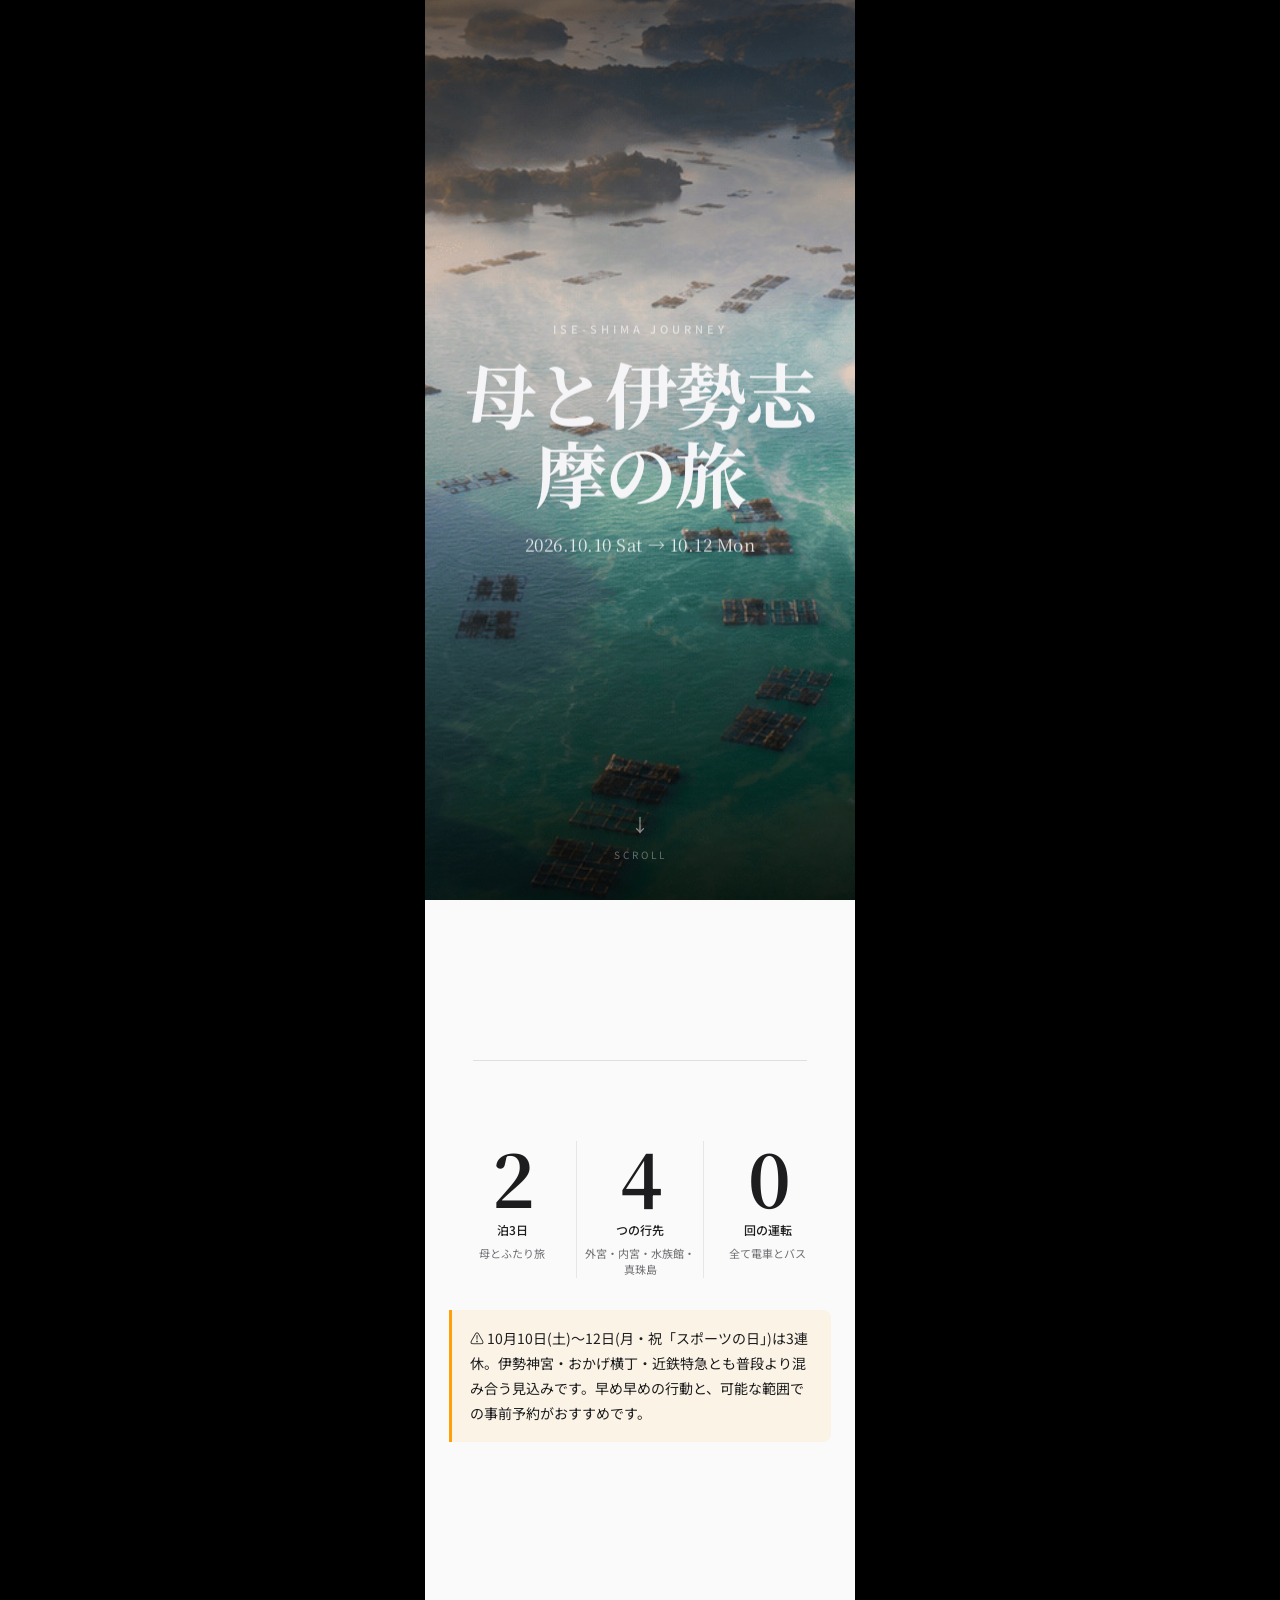
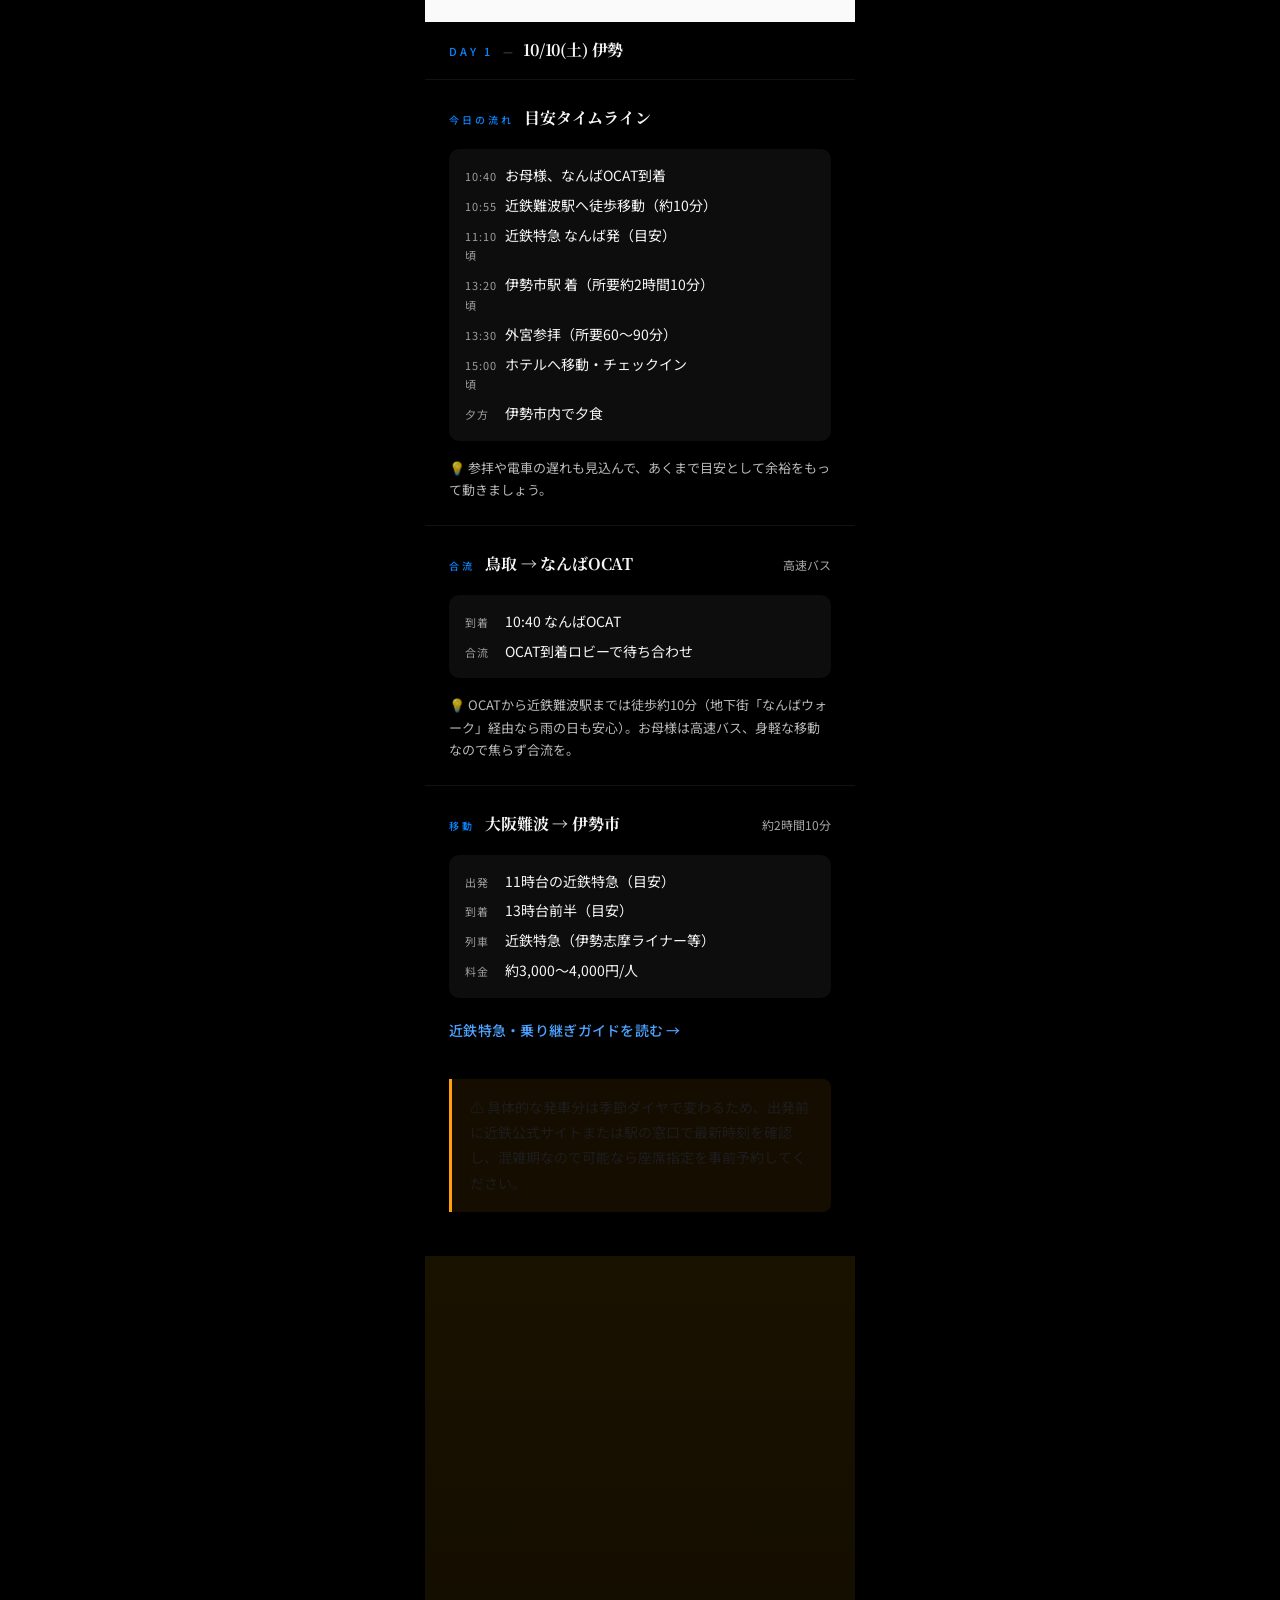
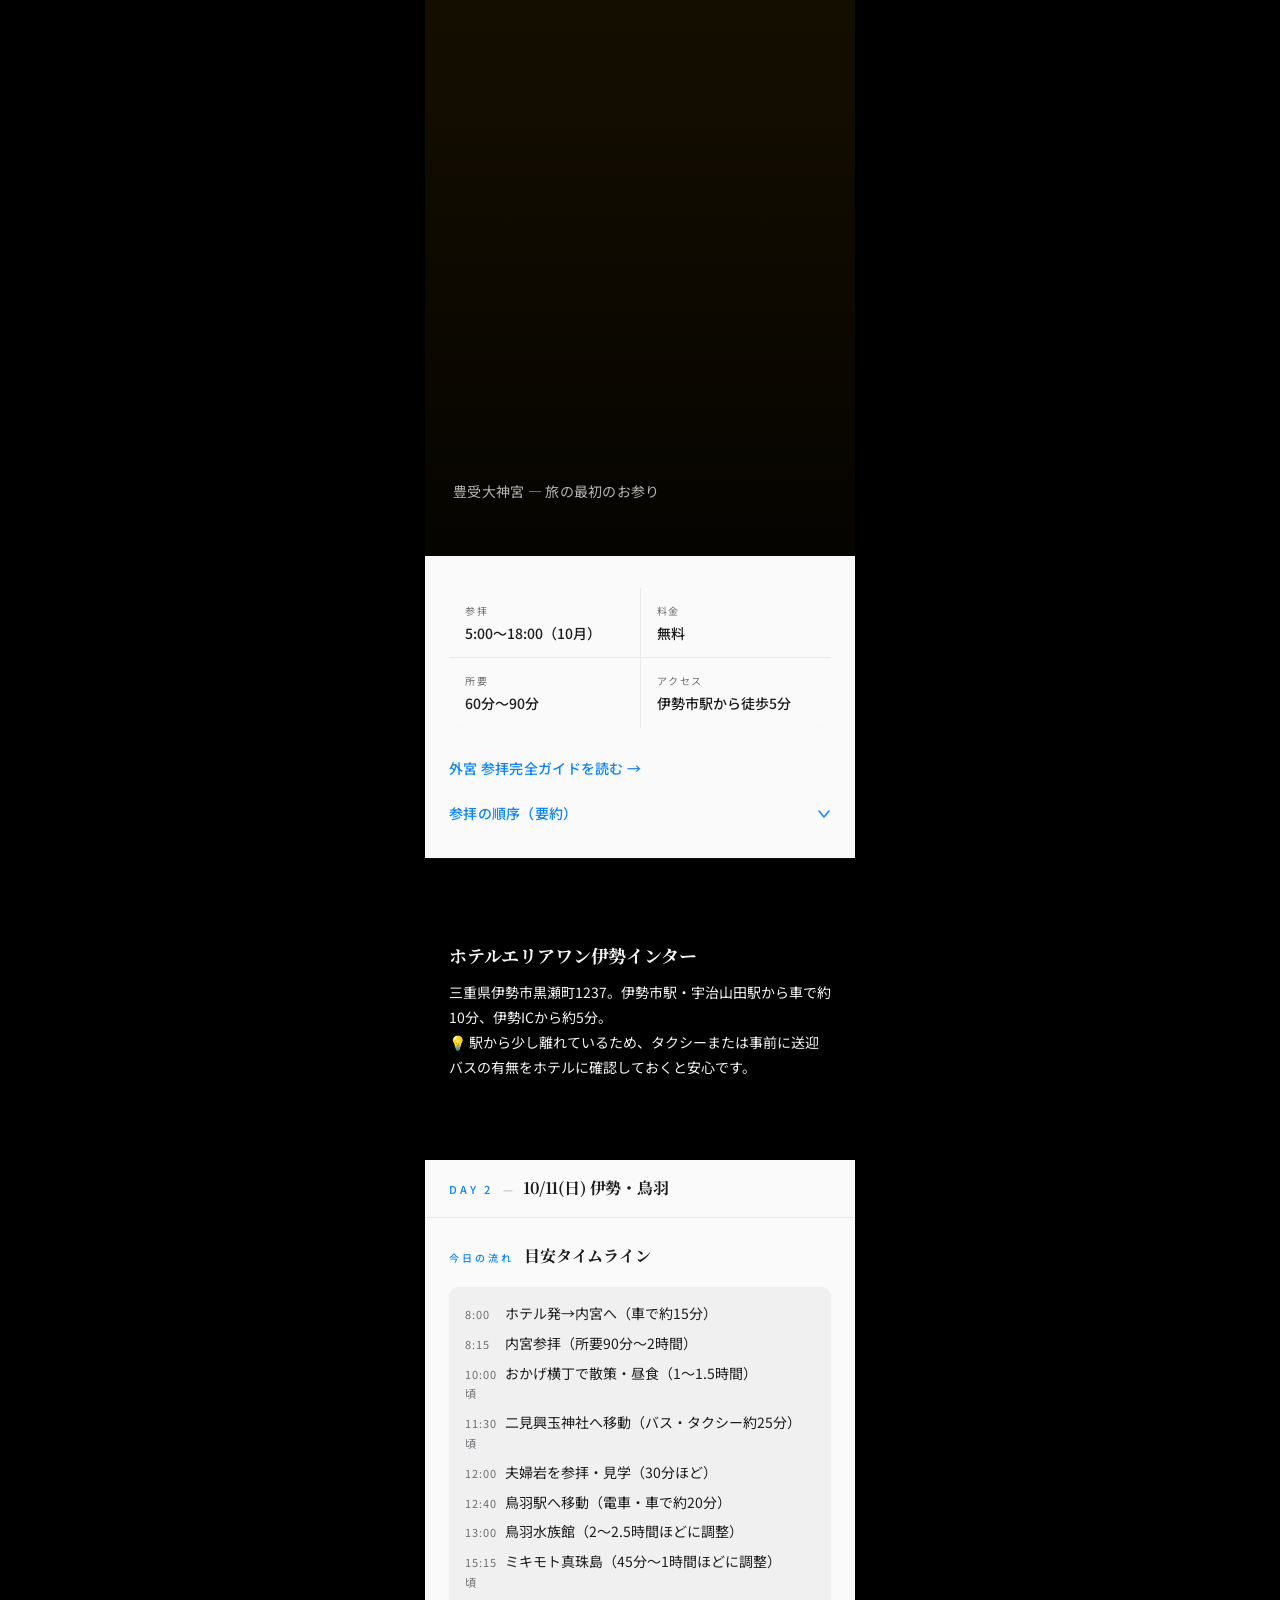
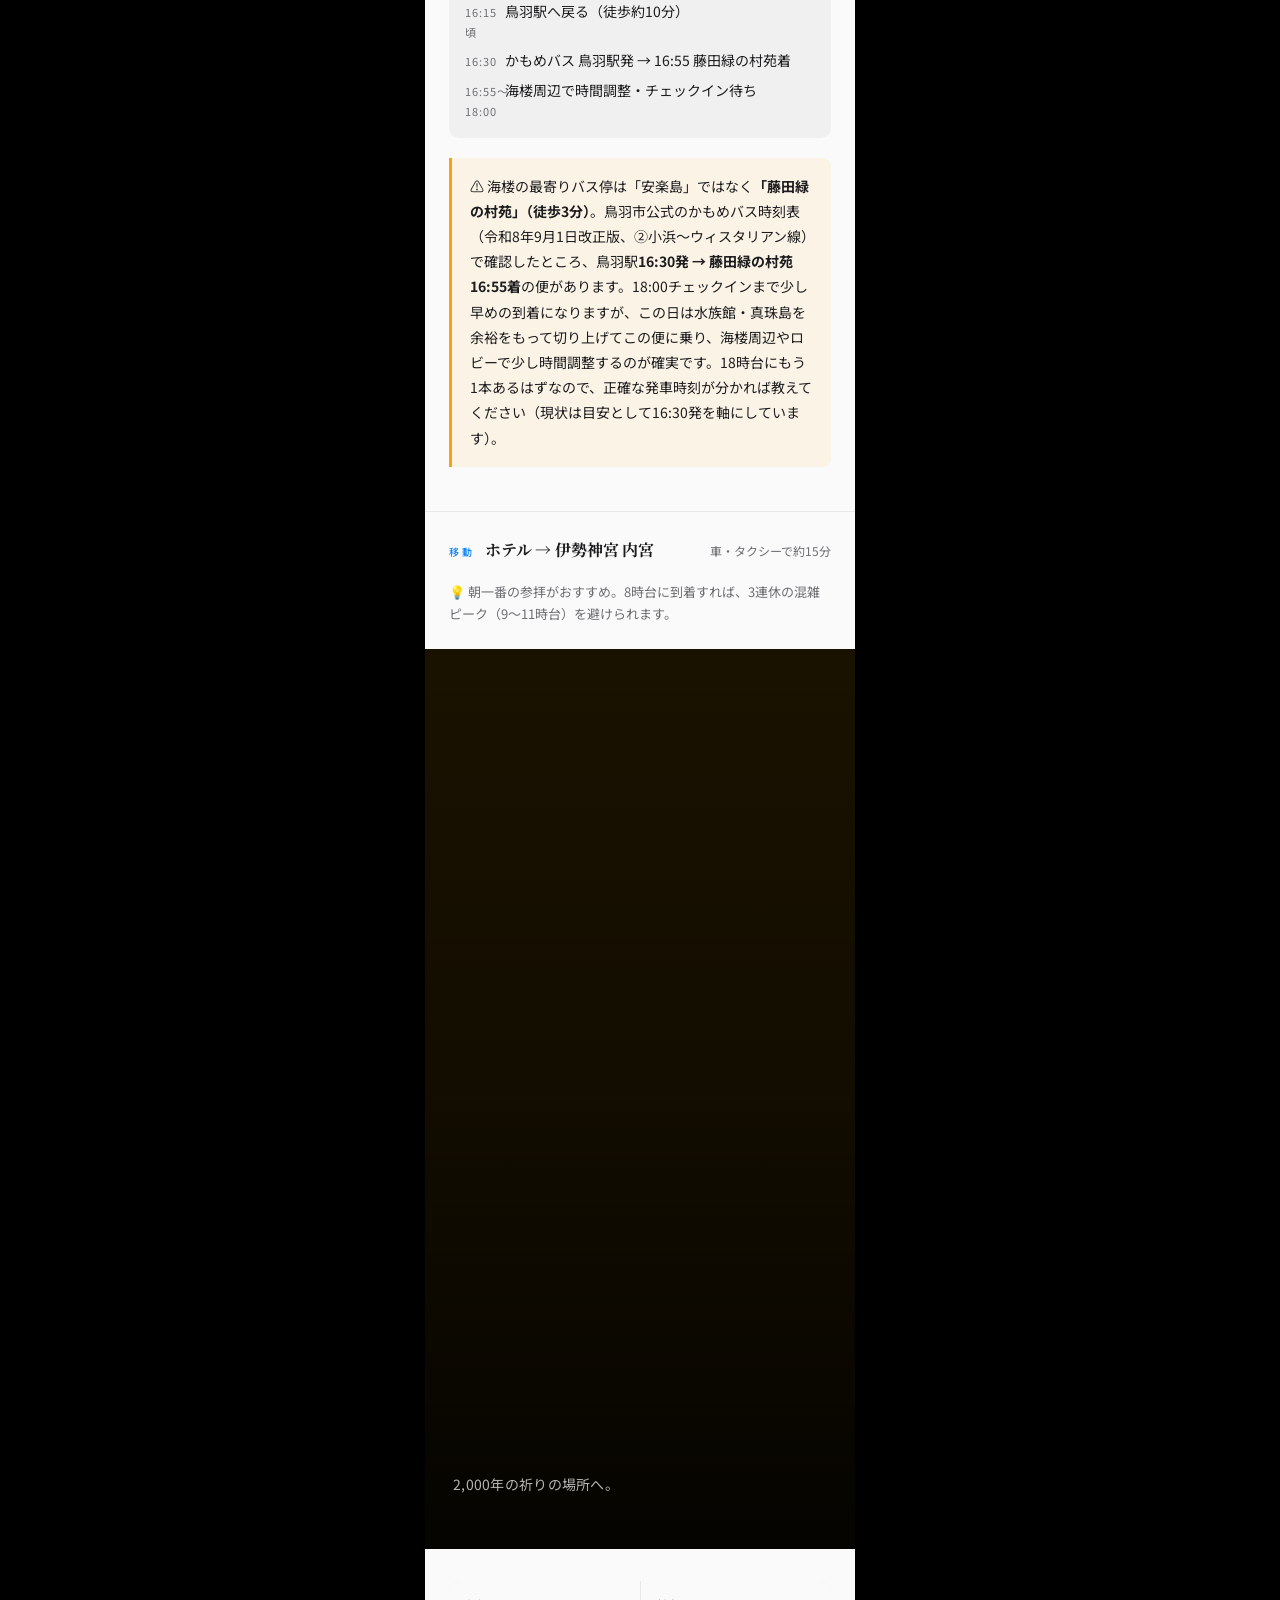
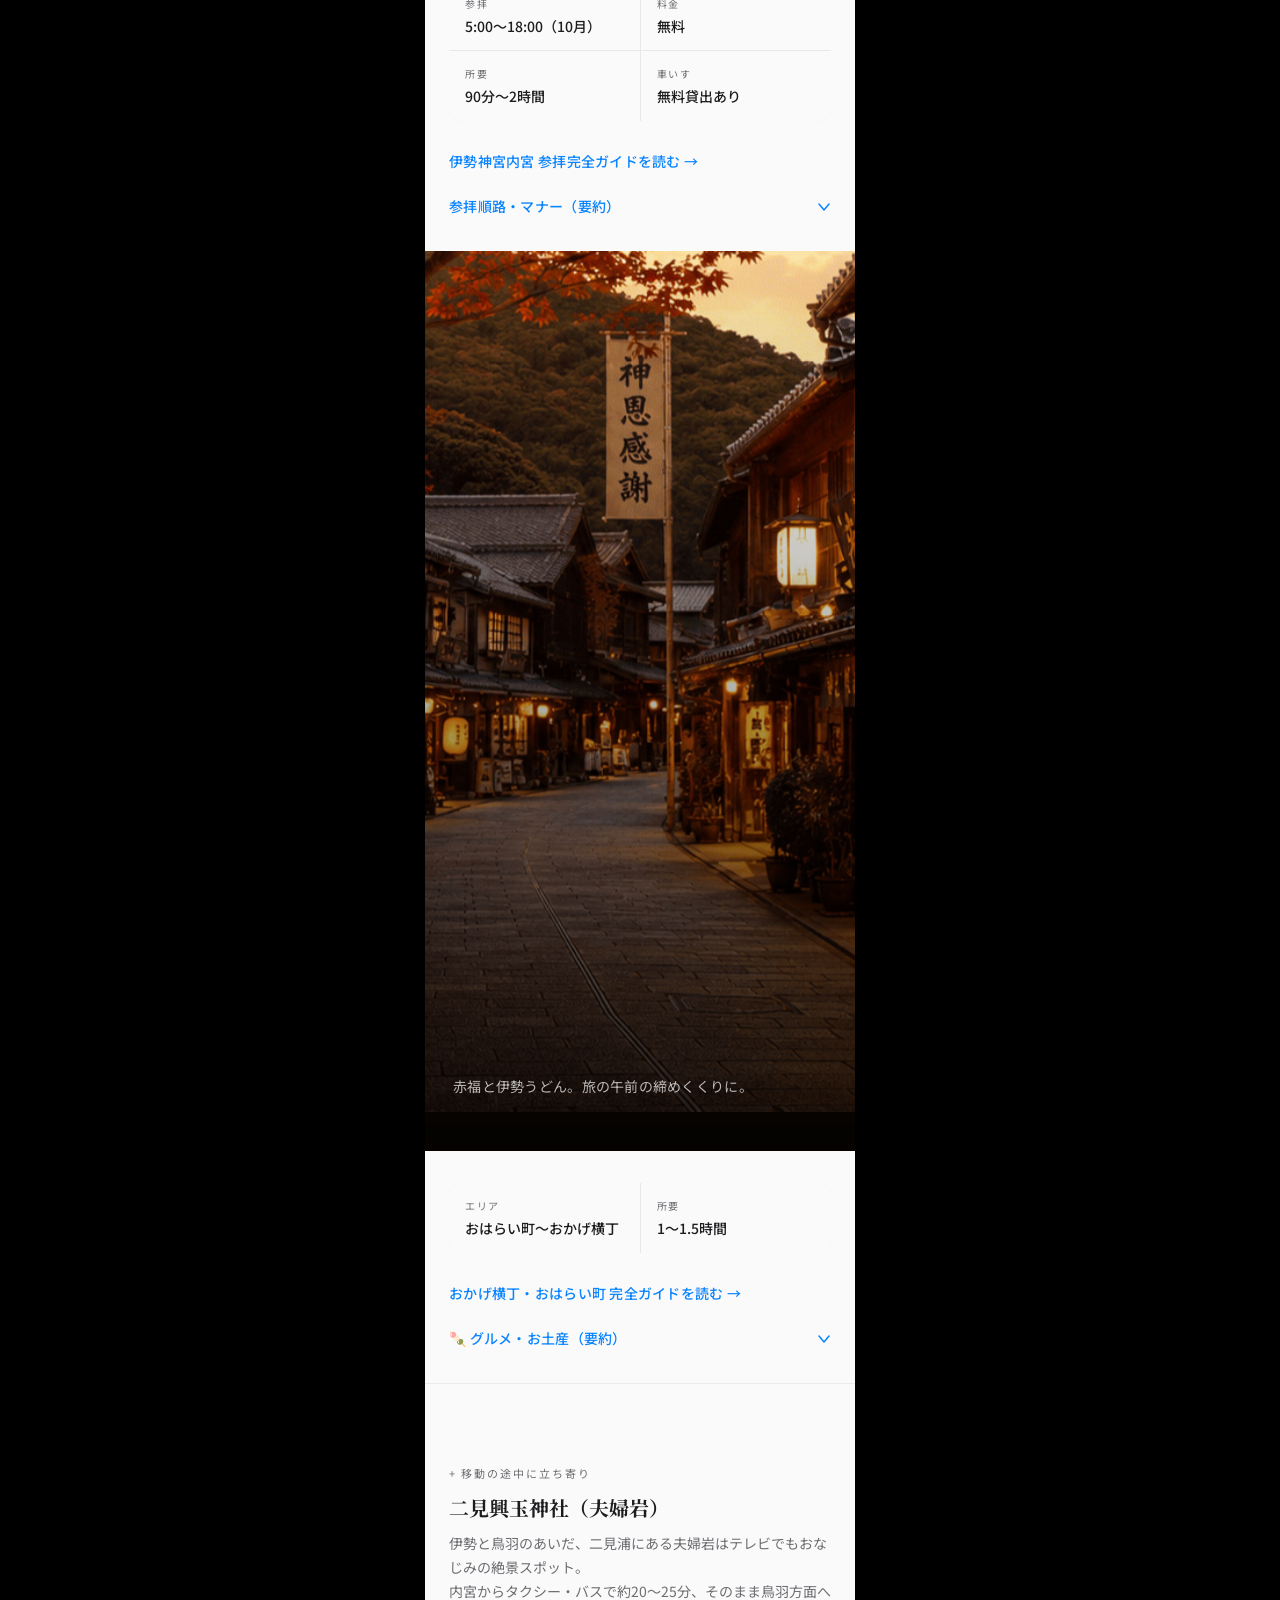
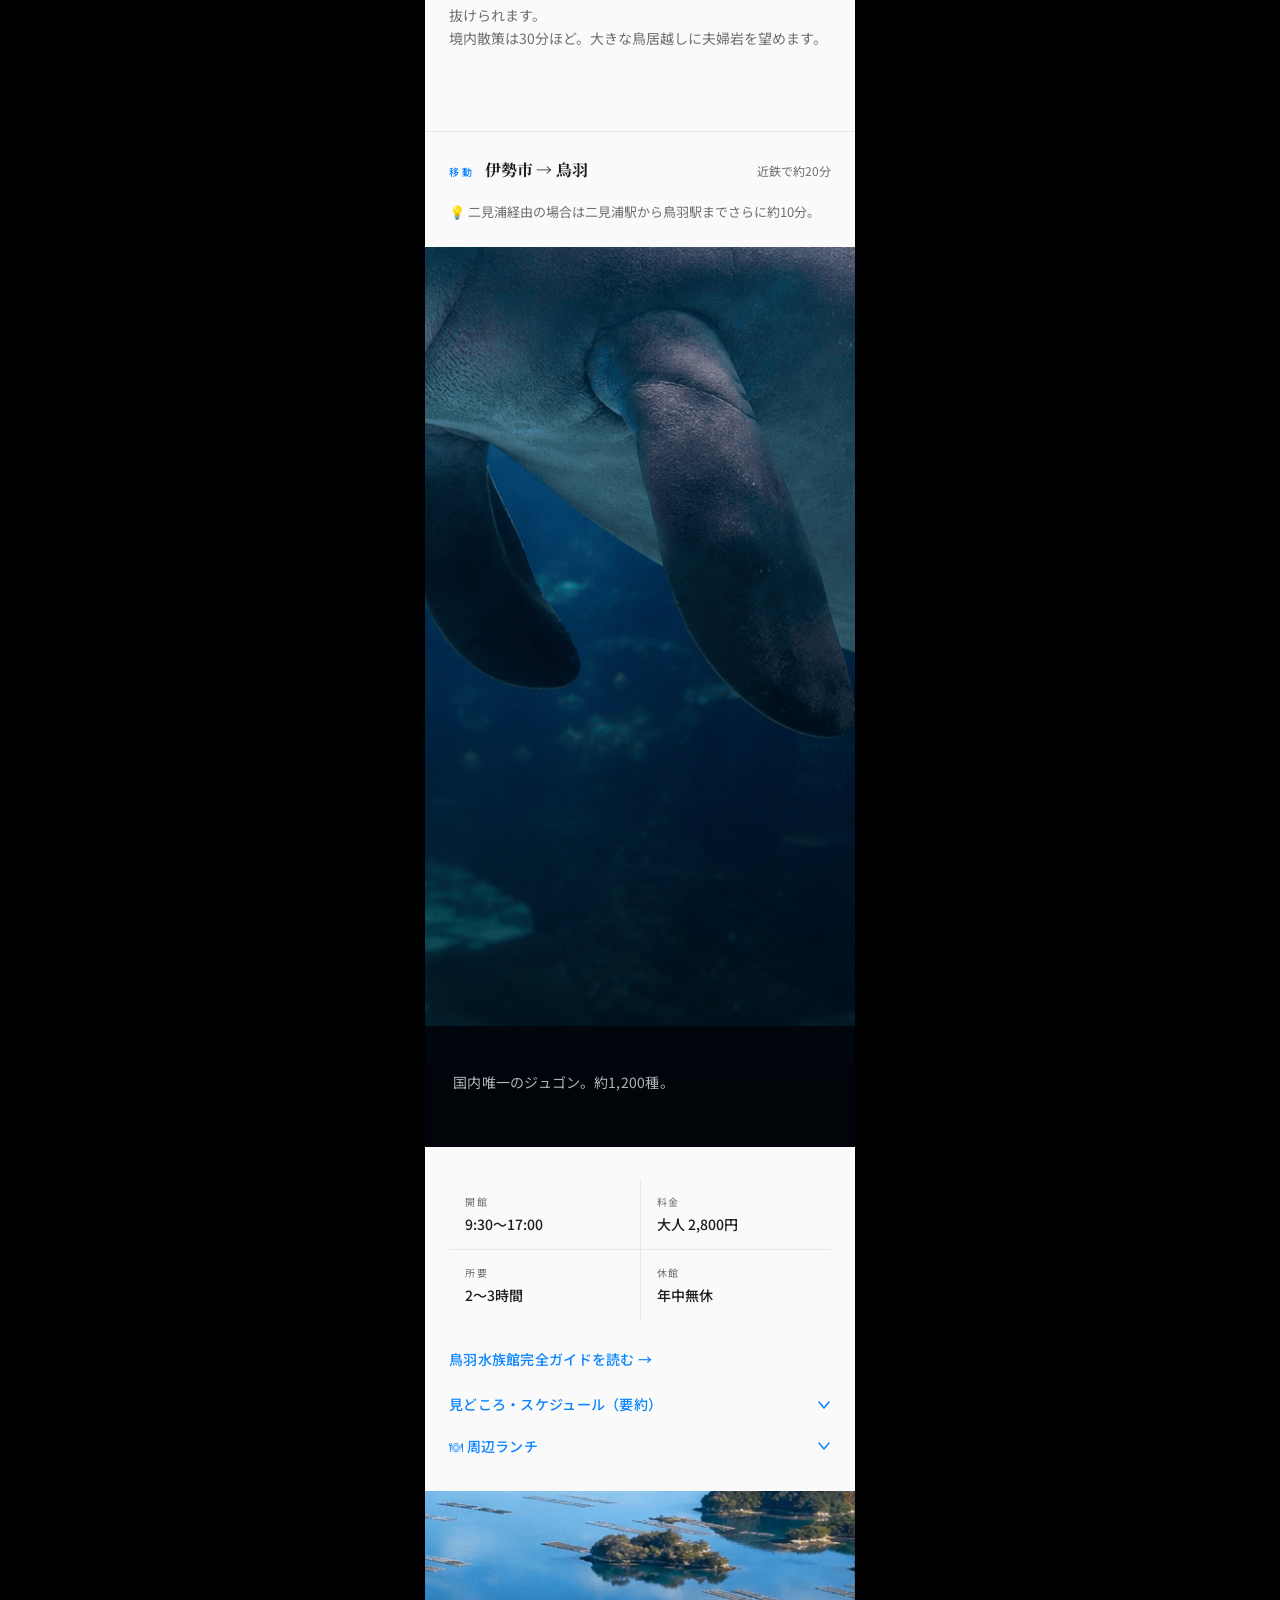
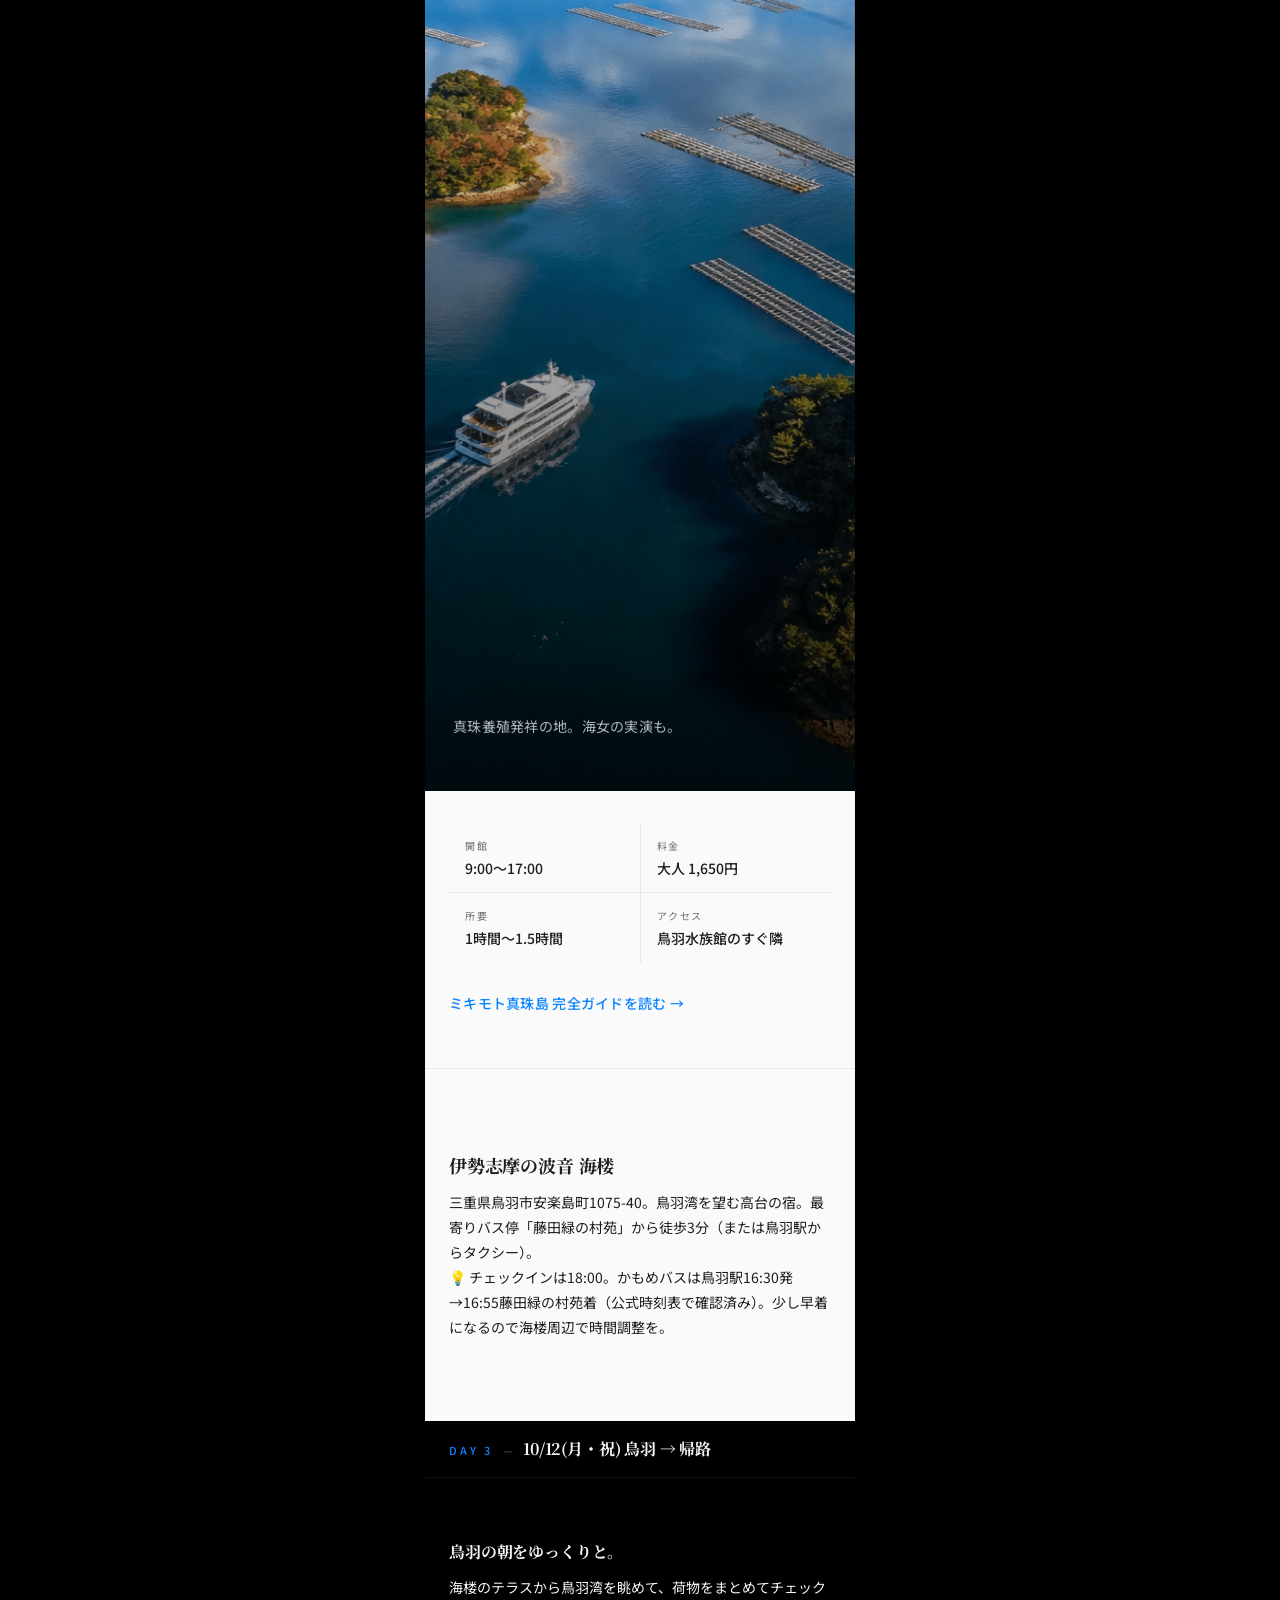
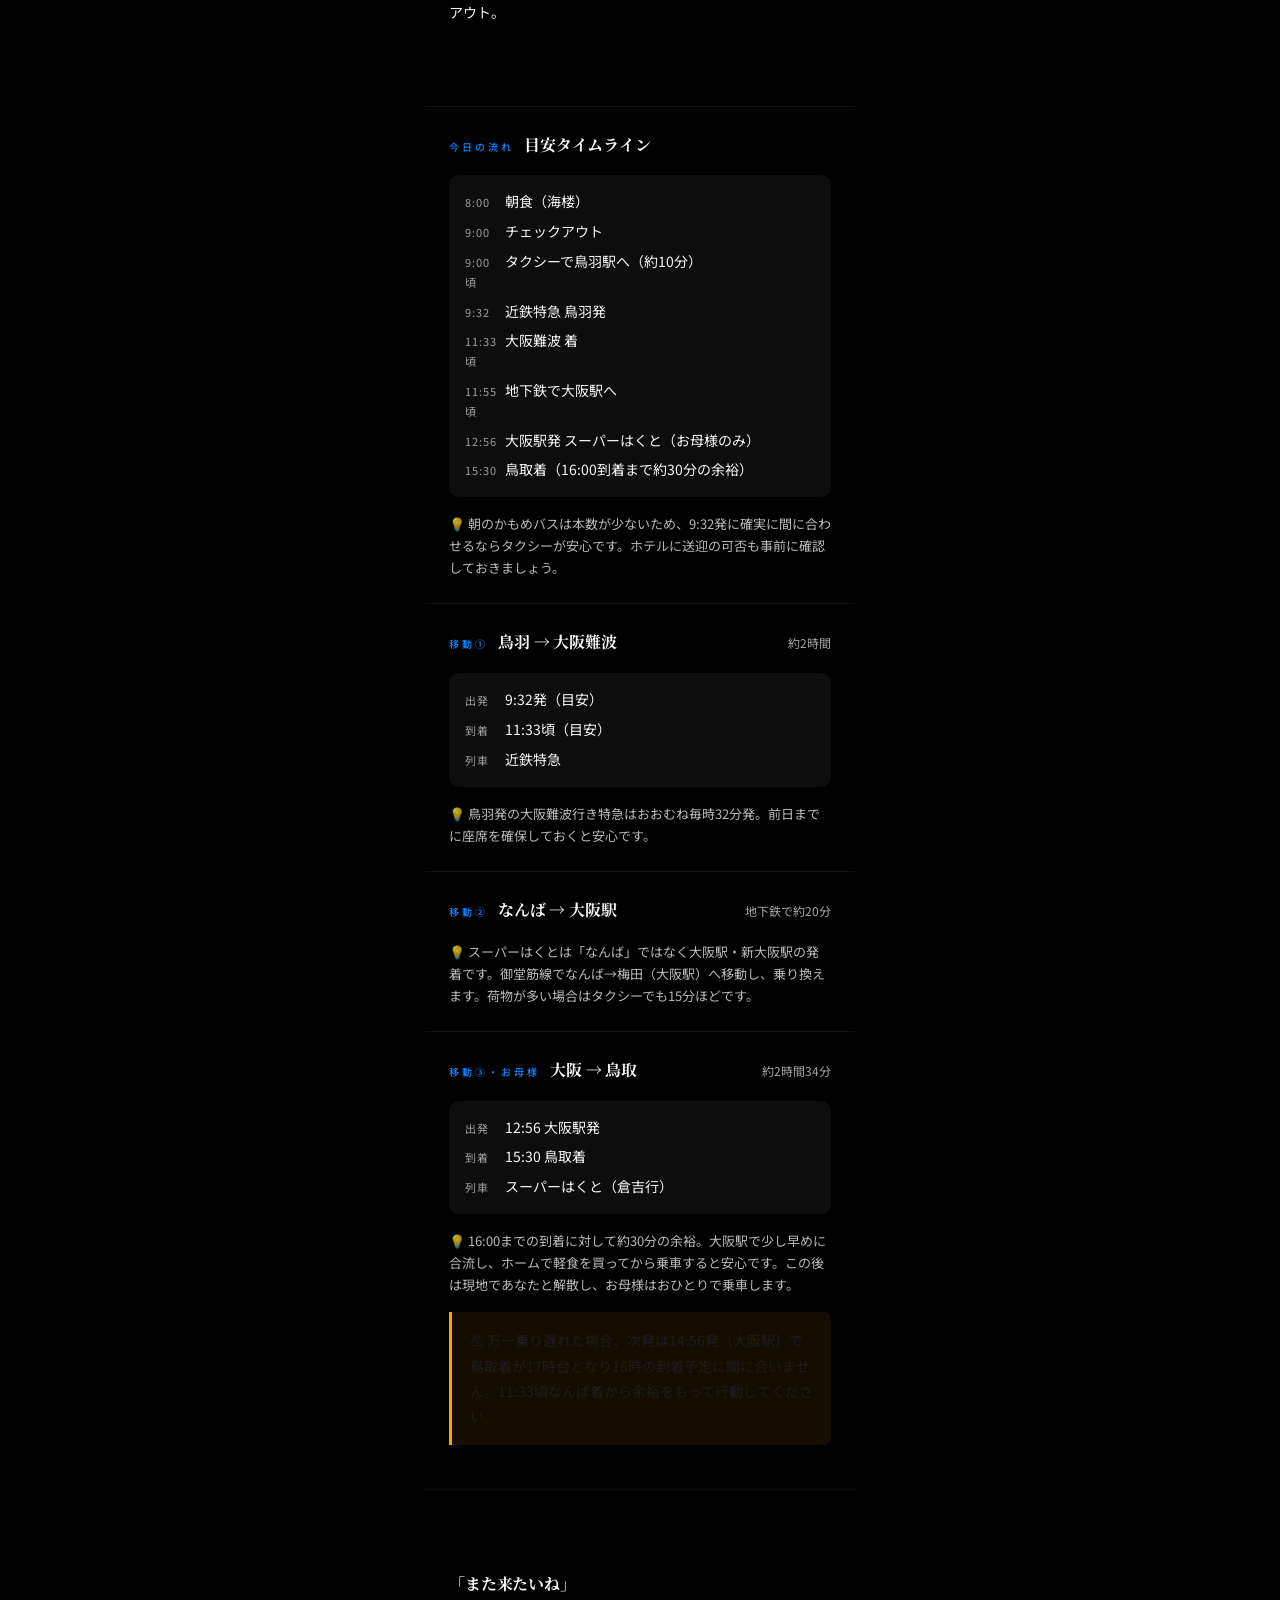
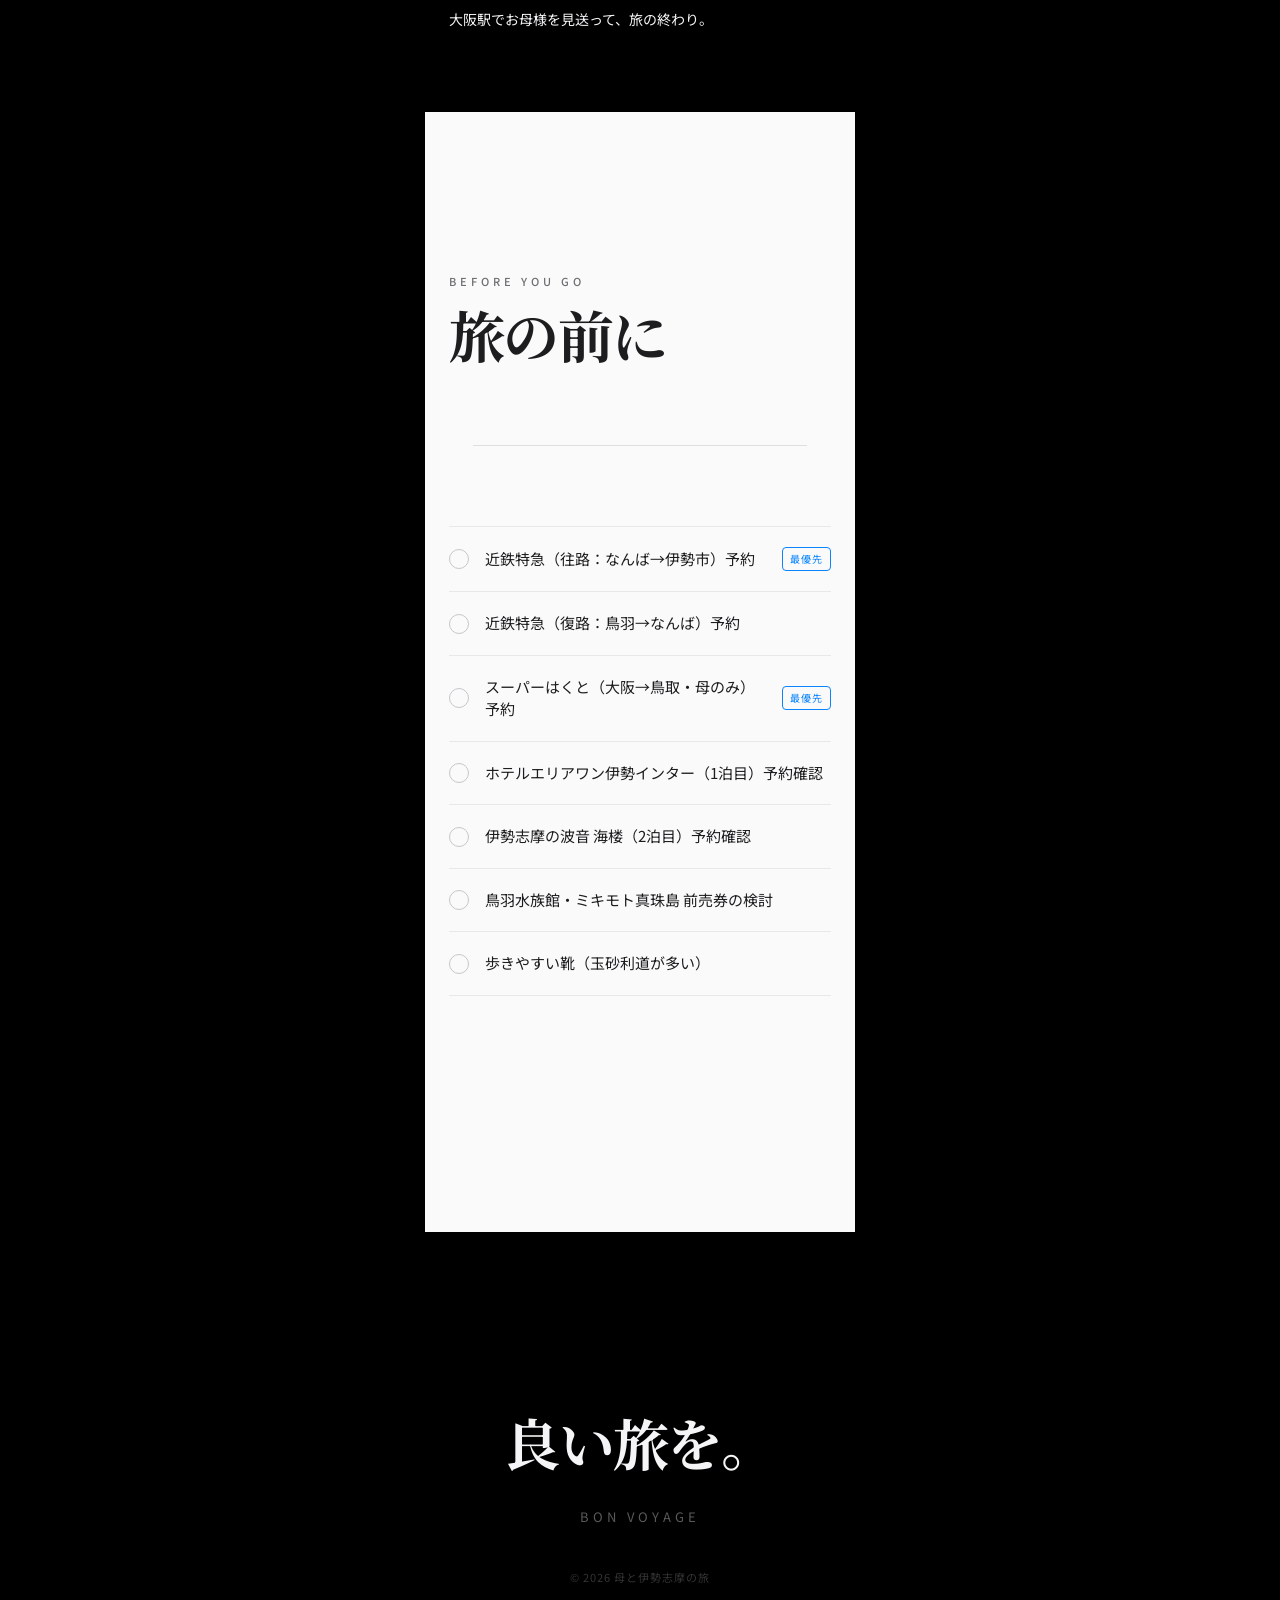
==== commit ab9a7d54: "かもめバスの時刻を鳥羽市公式時刻表（令和8年9月1日改正版）の実測値に更新 鳥羽駅16:30発→藤田緑の村苑16:55着を確認済みの正確な時刻として採用し、 2日目午後のスケジュール（水族館・真珠島の" ====
--- a/ise-tabi/index.html
+++ b/ise-tabi/index.html
@@ -203,14 +203,14 @@
           <div class="mg-item"><span class="mg-k">11:30頃</span><span class="mg-v">二見興玉神社へ移動（バス・タクシー約25分）</span></div>
           <div class="mg-item"><span class="mg-k">12:00</span><span class="mg-v">夫婦岩を参拝・見学（30分ほど）</span></div>
           <div class="mg-item"><span class="mg-k">12:40</span><span class="mg-v">鳥羽駅へ移動（電車・車で約20分）</span></div>
-          <div class="mg-item"><span class="mg-k">13:00</span><span class="mg-v">鳥羽水族館（所要2〜3時間）</span></div>
-          <div class="mg-item"><span class="mg-k">15:30頃</span><span class="mg-v">ミキモト真珠島（所要1〜1.5時間）</span></div>
-          <div class="mg-item"><span class="mg-k">17:30頃</span><span class="mg-v">鳥羽駅へ戻る（時間調整）</span></div>
-          <div class="mg-item"><span class="mg-k">18:12</span><span class="mg-v">かもめバス 鳥羽駅発 → 18:36 藤田緑の村着</span></div>
-          <div class="mg-item"><span class="mg-k">18:36</span><span class="mg-v">徒歩3分で海楼へ（チェックイン18:00〜）</span></div>
+          <div class="mg-item"><span class="mg-k">13:00</span><span class="mg-v">鳥羽水族館（2〜2.5時間ほどに調整）</span></div>
+          <div class="mg-item"><span class="mg-k">15:15頃</span><span class="mg-v">ミキモト真珠島（45分〜1時間ほどに調整）</span></div>
+          <div class="mg-item"><span class="mg-k">16:15頃</span><span class="mg-v">鳥羽駅へ戻る（徒歩約10分）</span></div>
+          <div class="mg-item"><span class="mg-k">16:30</span><span class="mg-v">かもめバス 鳥羽駅発 → 16:55 藤田緑の村苑着</span></div>
+          <div class="mg-item"><span class="mg-k">16:55〜18:00</span><span class="mg-v">海楼周辺で時間調整・チェックイン待ち</span></div>
         </div>
         <div class="warn-box">
-          <p>⚠️ 海楼の最寄りバス停は「安楽島」ではなく<strong>「藤田緑の村」（徒歩3分）</strong>。海楼公式サイトによると鳥羽駅発は14:48・16:26・<strong>18:12</strong>発の3本（他に朝方の便もあり）。18:00チェックインには18:12発→18:36着がちょうど良く、鳥羽駅周辺で少し時間調整してから乗るのがおすすめです。早めに着きたい場合は16:26発→16:50着もありますが、チェックインまで1時間ほど待つことになります。出発前に鳥羽市定期船課（0599-25-4776）で最新時刻を確認しておくとより安心です。</p>
+          <p>⚠️ 海楼の最寄りバス停は「安楽島」ではなく<strong>「藤田緑の村苑」（徒歩3分）</strong>。鳥羽市公式のかもめバス時刻表（令和8年9月1日改正版、②小浜〜ウィスタリアン線）で確認したところ、鳥羽駅<strong>16:30発 → 藤田緑の村苑16:55着</strong>の便があります。18:00チェックインまで少し早めの到着になりますが、この日は水族館・真珠島を余裕をもって切り上げてこの便に乗り、海楼周辺やロビーで少し時間調整するのが確実です。18時台にもう1本あるはずなので、正確な発車時刻が分かれば教えてください（現状は目安として16:30発を軸にしています）。</p>
         </div>
       </div>
     </div>
@@ -467,8 +467,8 @@
     <!-- 宿泊 -->
     <div class="stay-block stay-light">
       <p class="stay-title fade-in">伊勢志摩の波音 海楼</p>
-      <p class="stay-desc fade-in" style="transition-delay:.1s">三重県鳥羽市安楽島町1075-40。鳥羽湾を望む高台の宿。最寄りバス停「藤田緑の村」から徒歩3分（または鳥羽駅からタクシー）。</p>
-      <p class="stay-desc fade-in" style="transition-delay:.15s">💡 チェックインは18:00。かもめバスは18:12発→18:36着がちょうど良いタイミングです（詳細はタイムラインの注記を参照）。</p>
+      <p class="stay-desc fade-in" style="transition-delay:.1s">三重県鳥羽市安楽島町1075-40。鳥羽湾を望む高台の宿。最寄りバス停「藤田緑の村苑」から徒歩3分（または鳥羽駅からタクシー）。</p>
+      <p class="stay-desc fade-in" style="transition-delay:.15s">💡 チェックインは18:00。かもめバスは鳥羽駅16:30発→16:55藤田緑の村苑着（公式時刻表で確認済み）。少し早着になるので海楼周辺で時間調整を。</p>
     </div>
 
   </section>
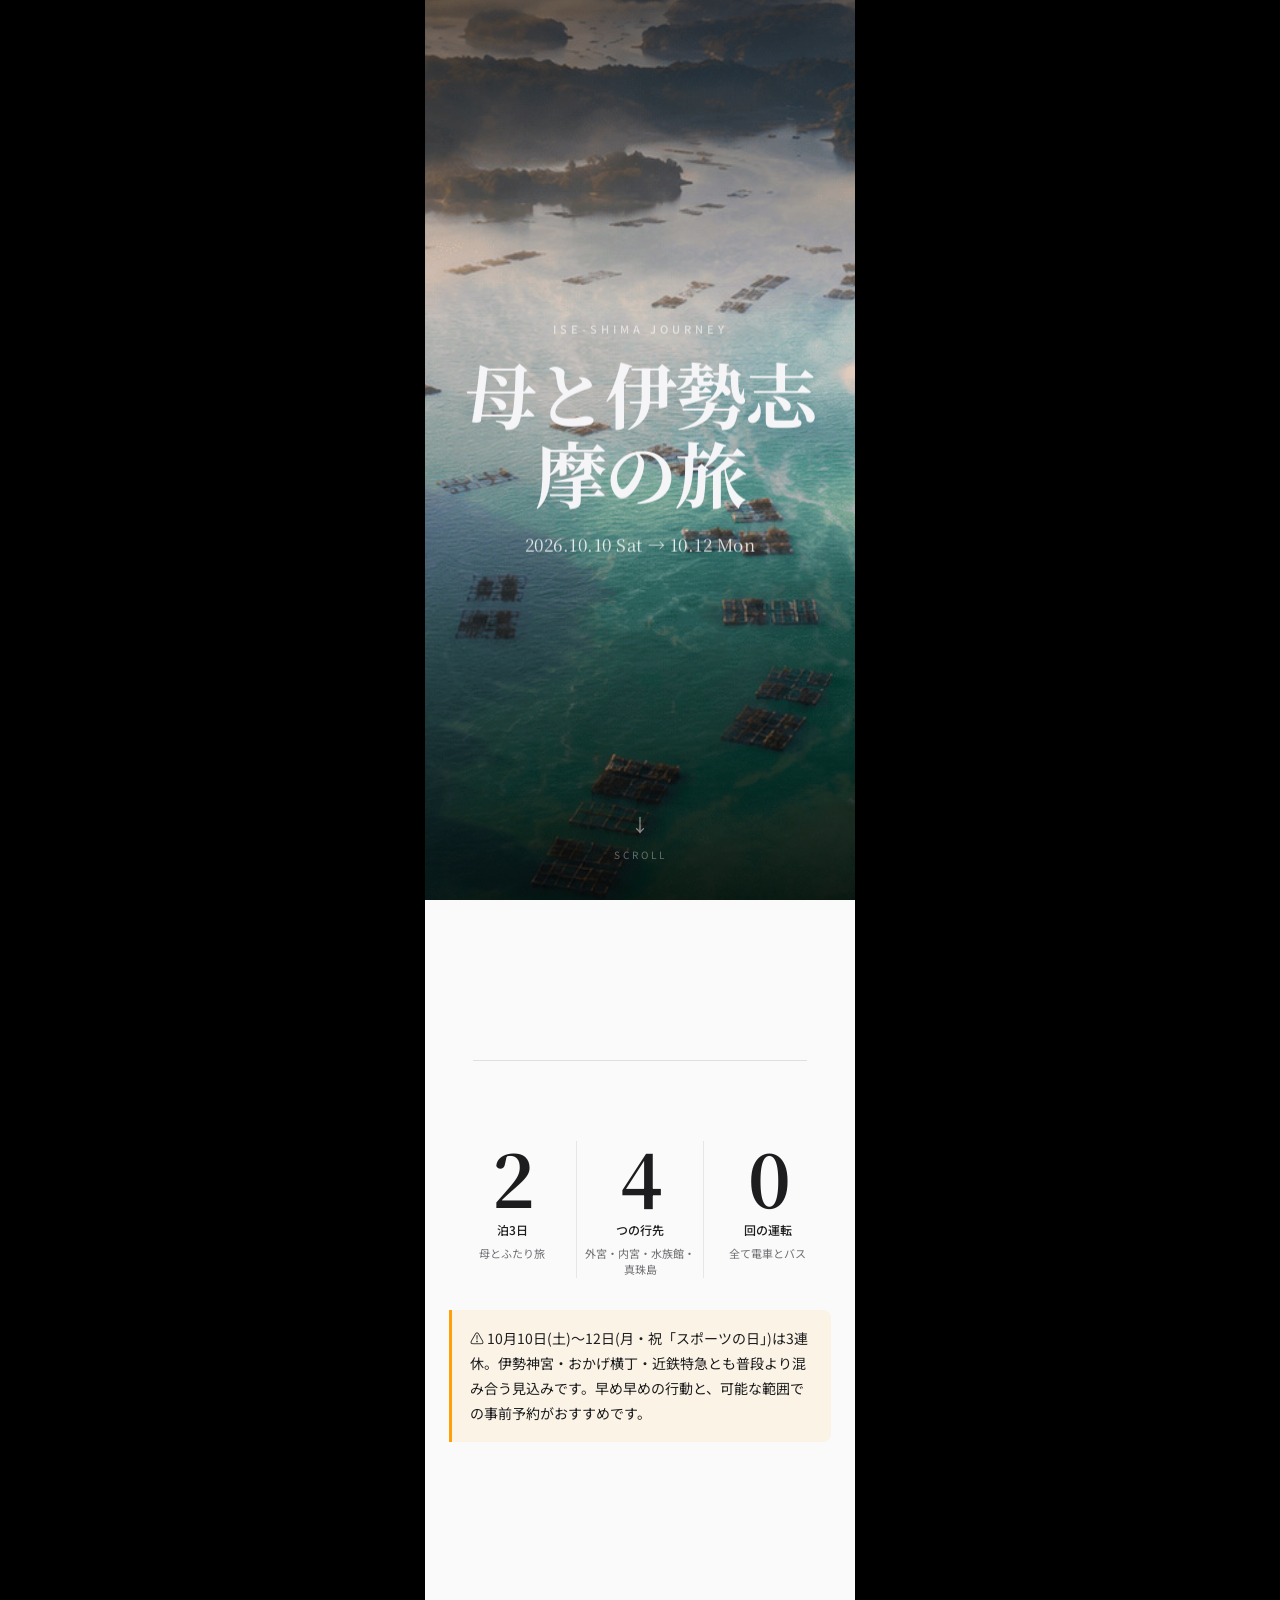
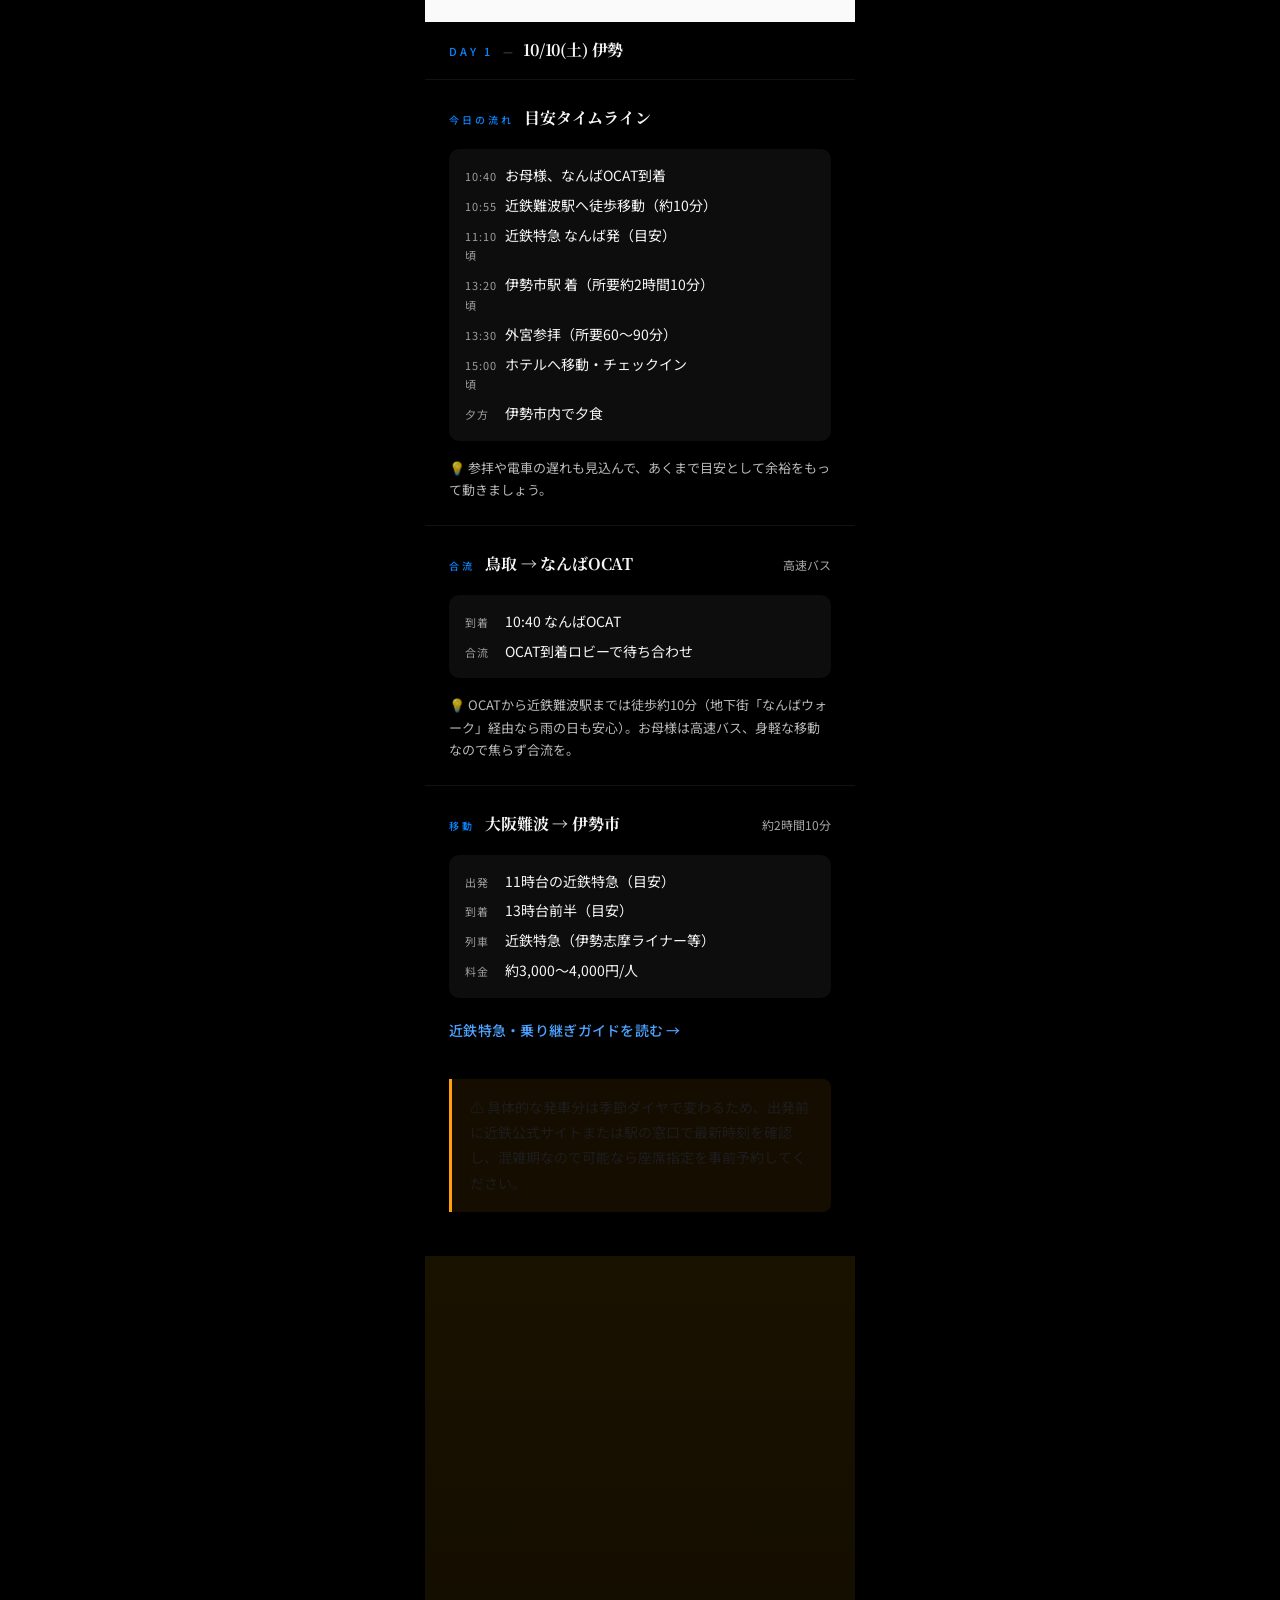
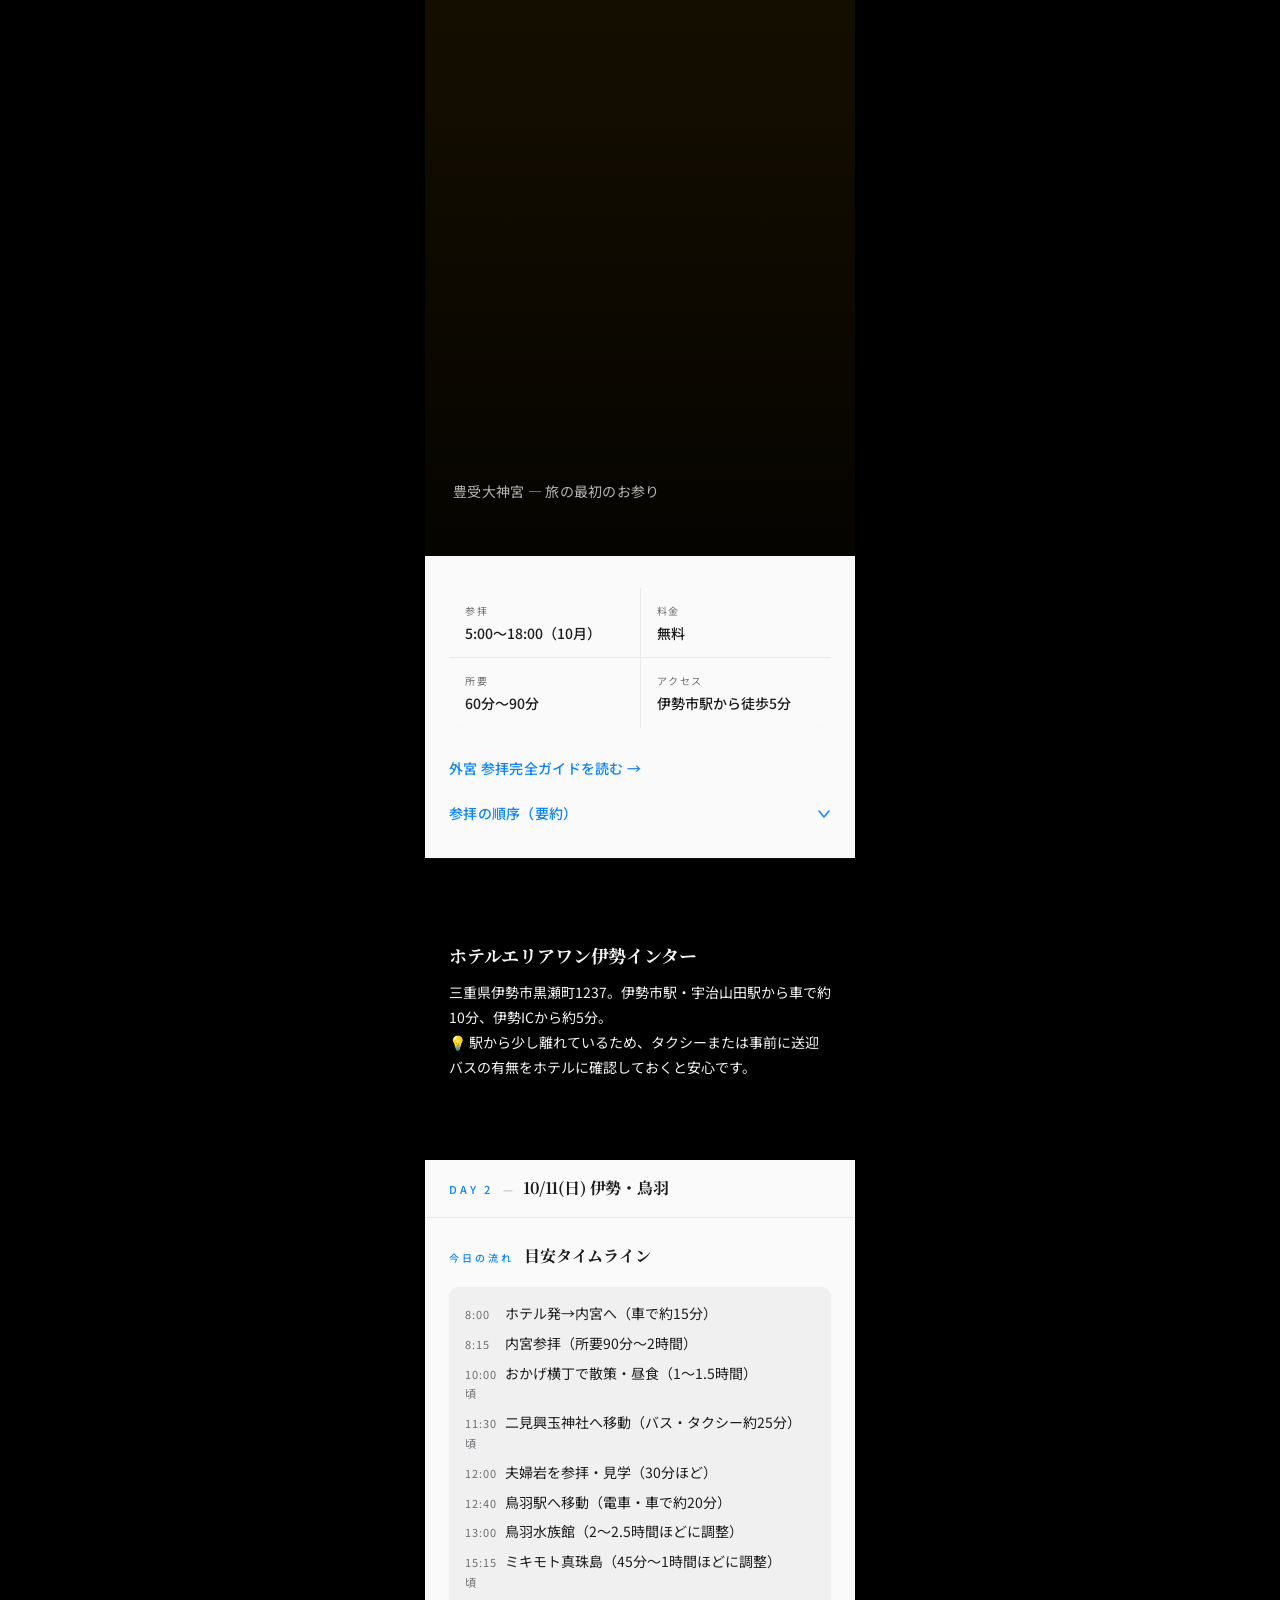
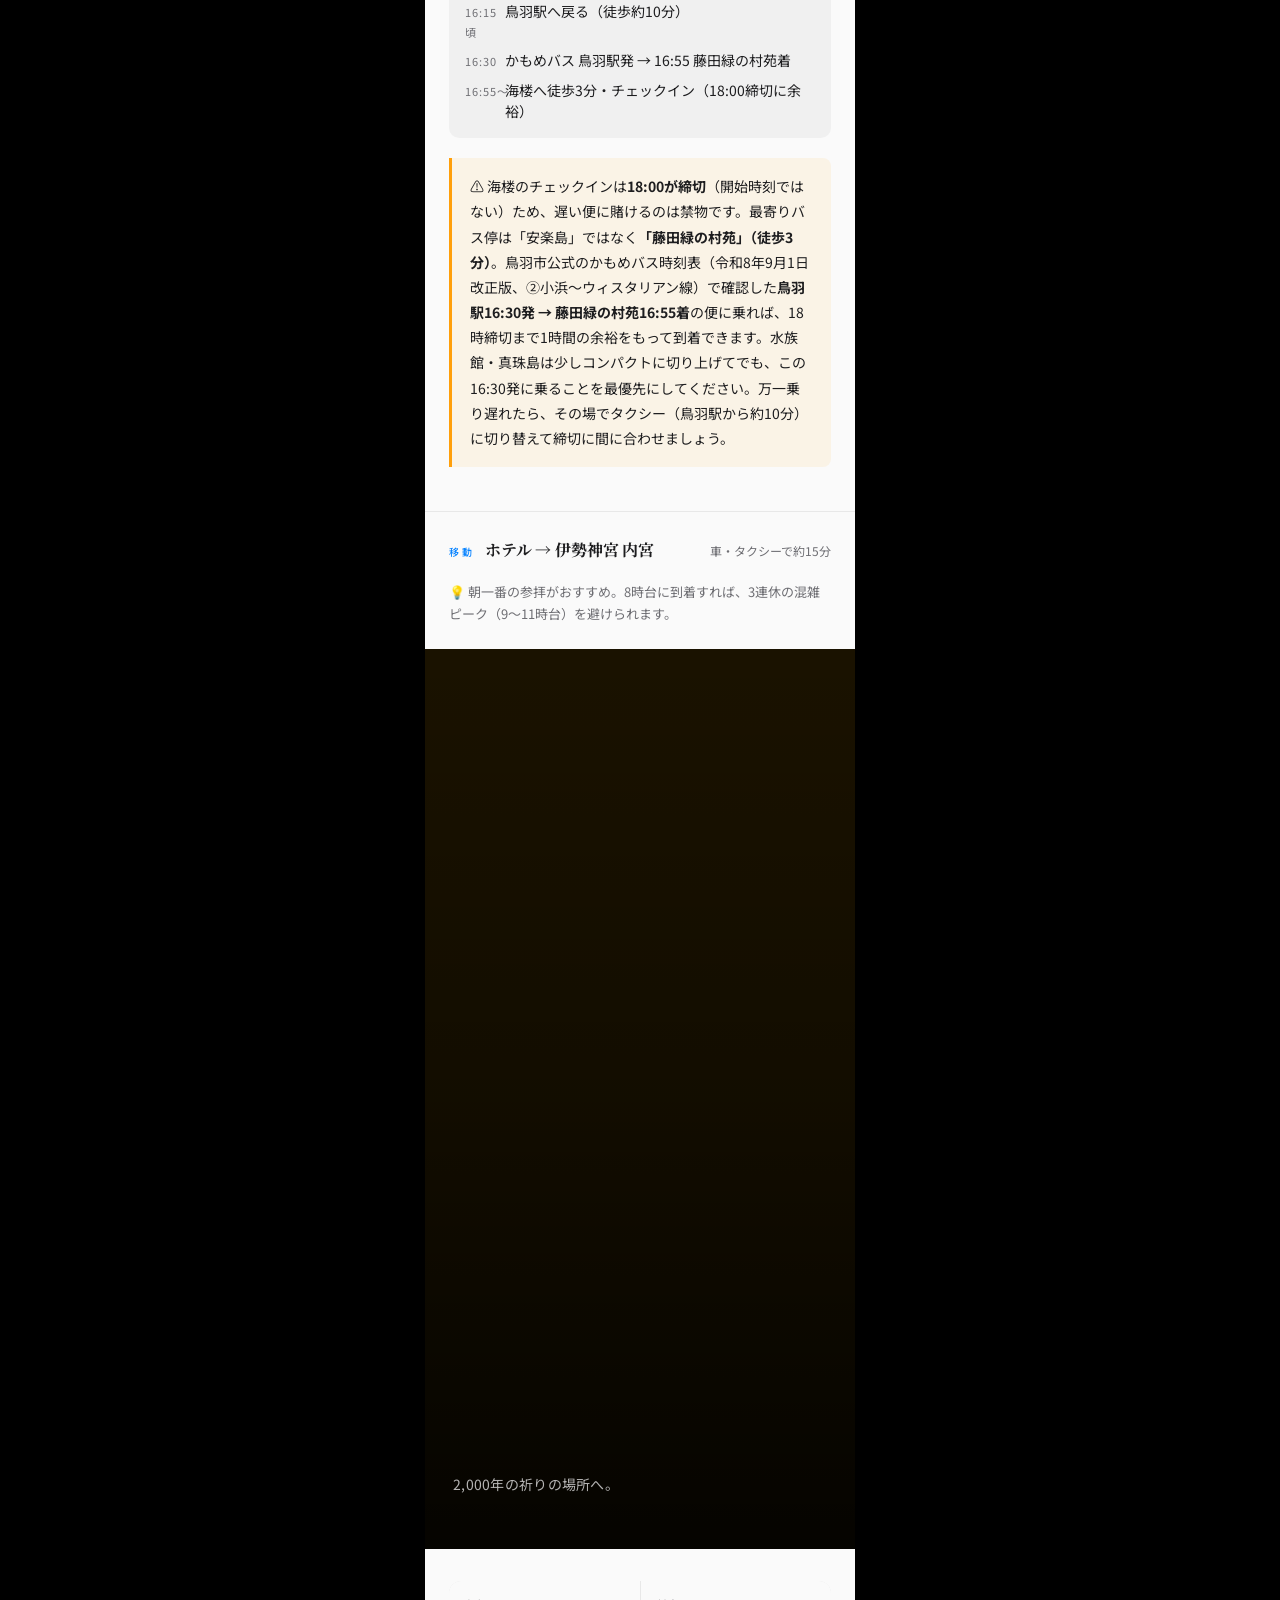
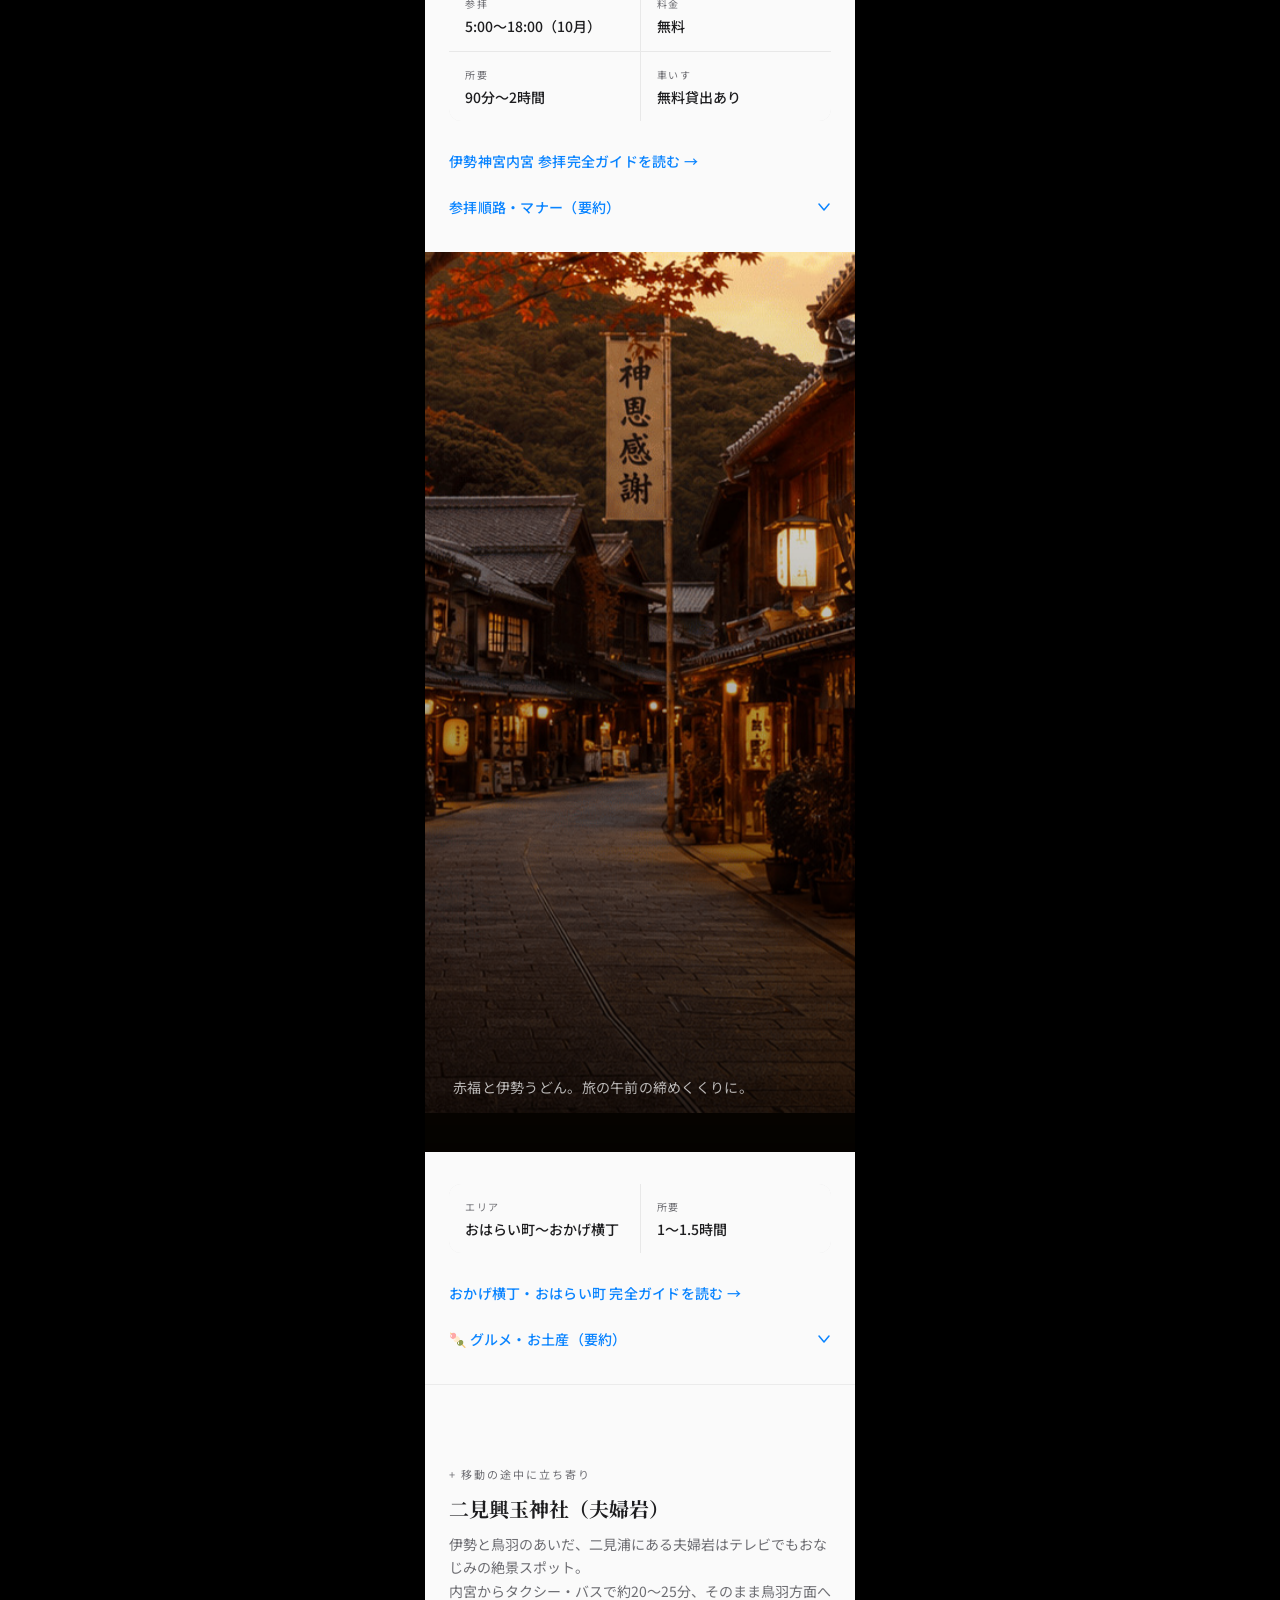
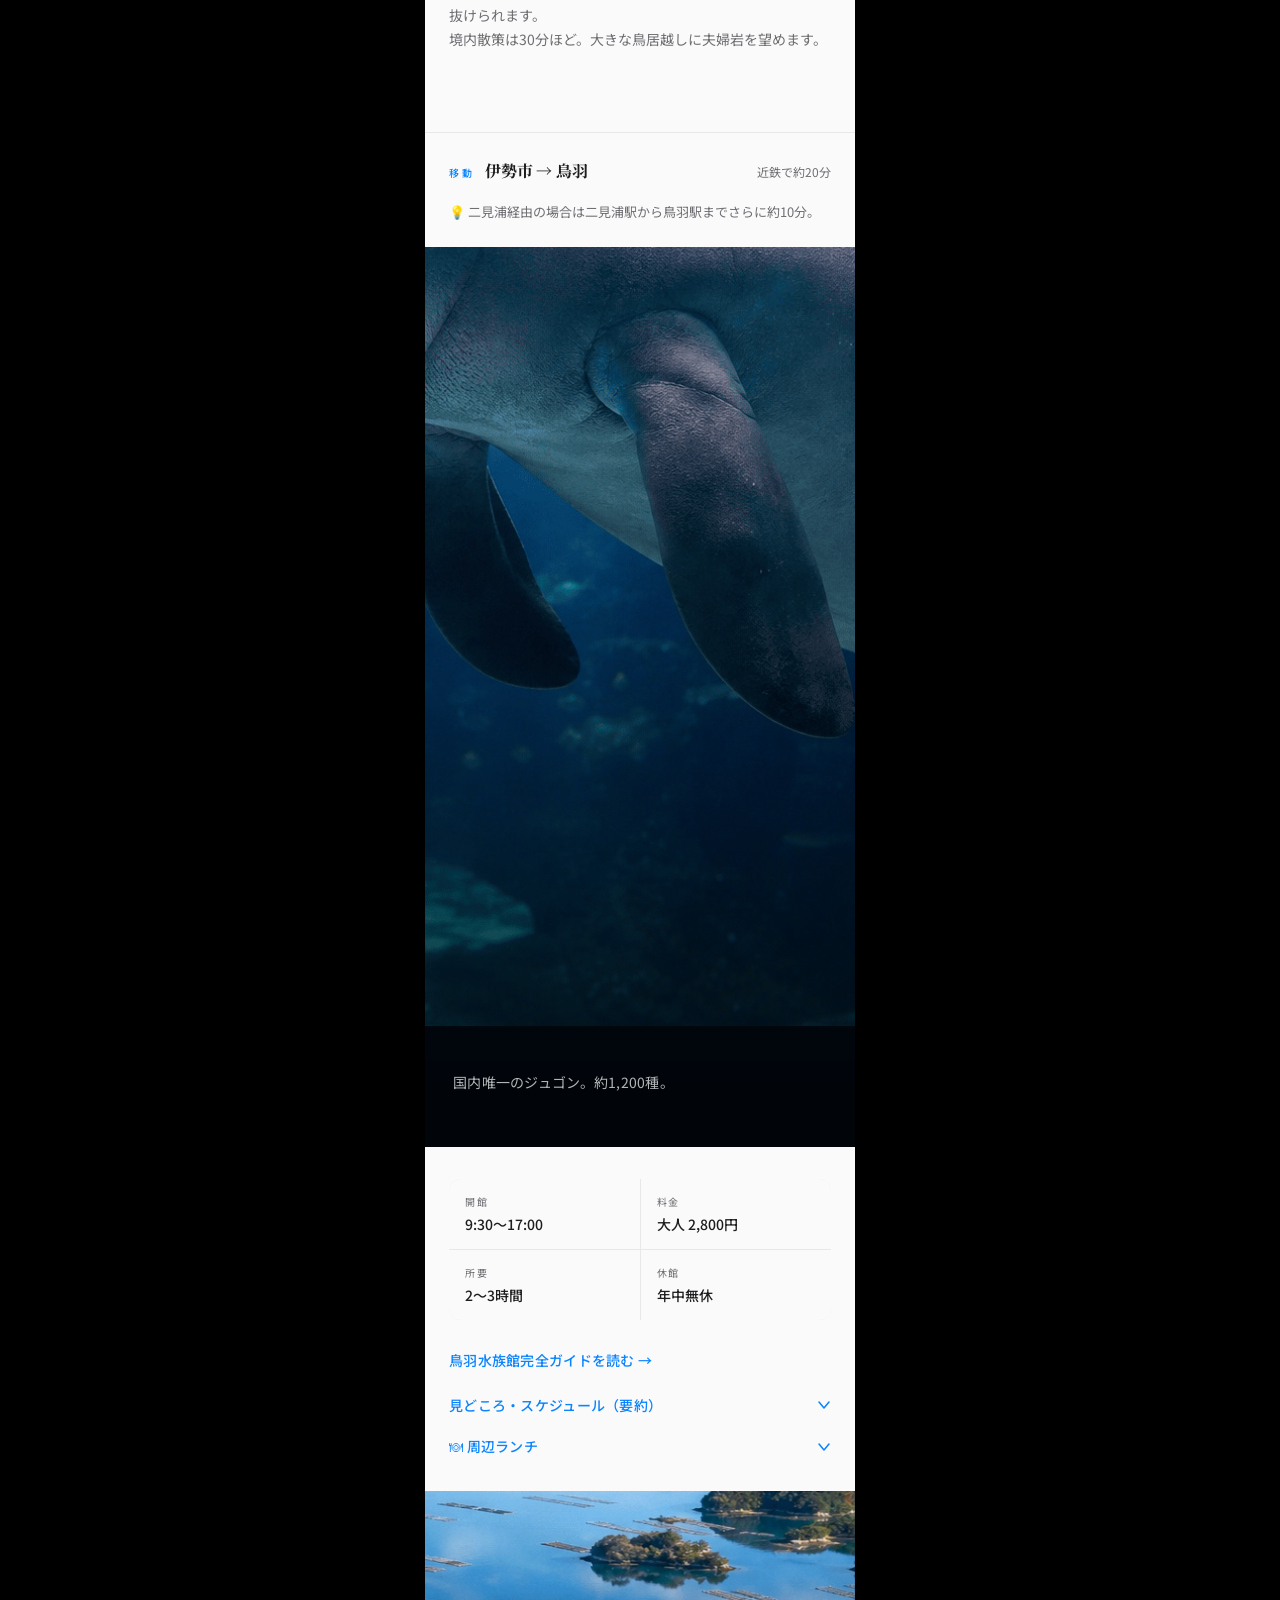
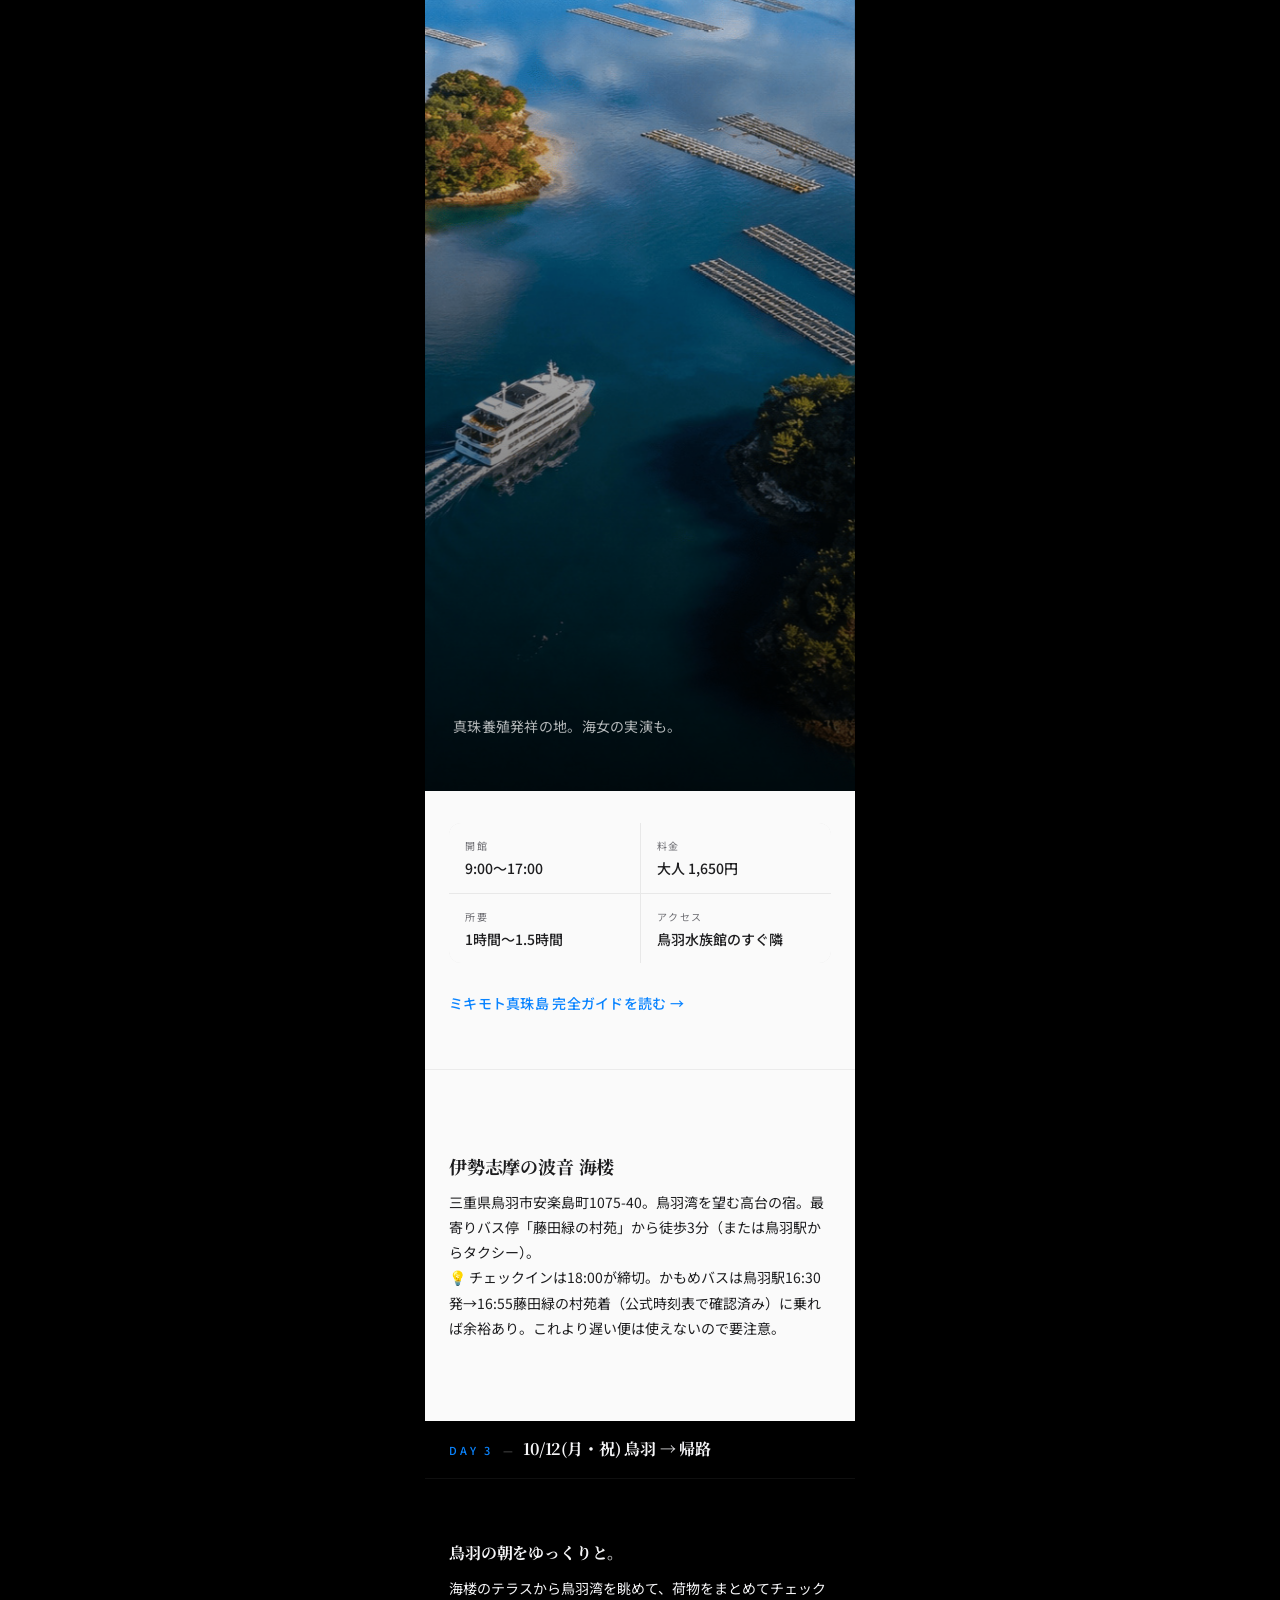
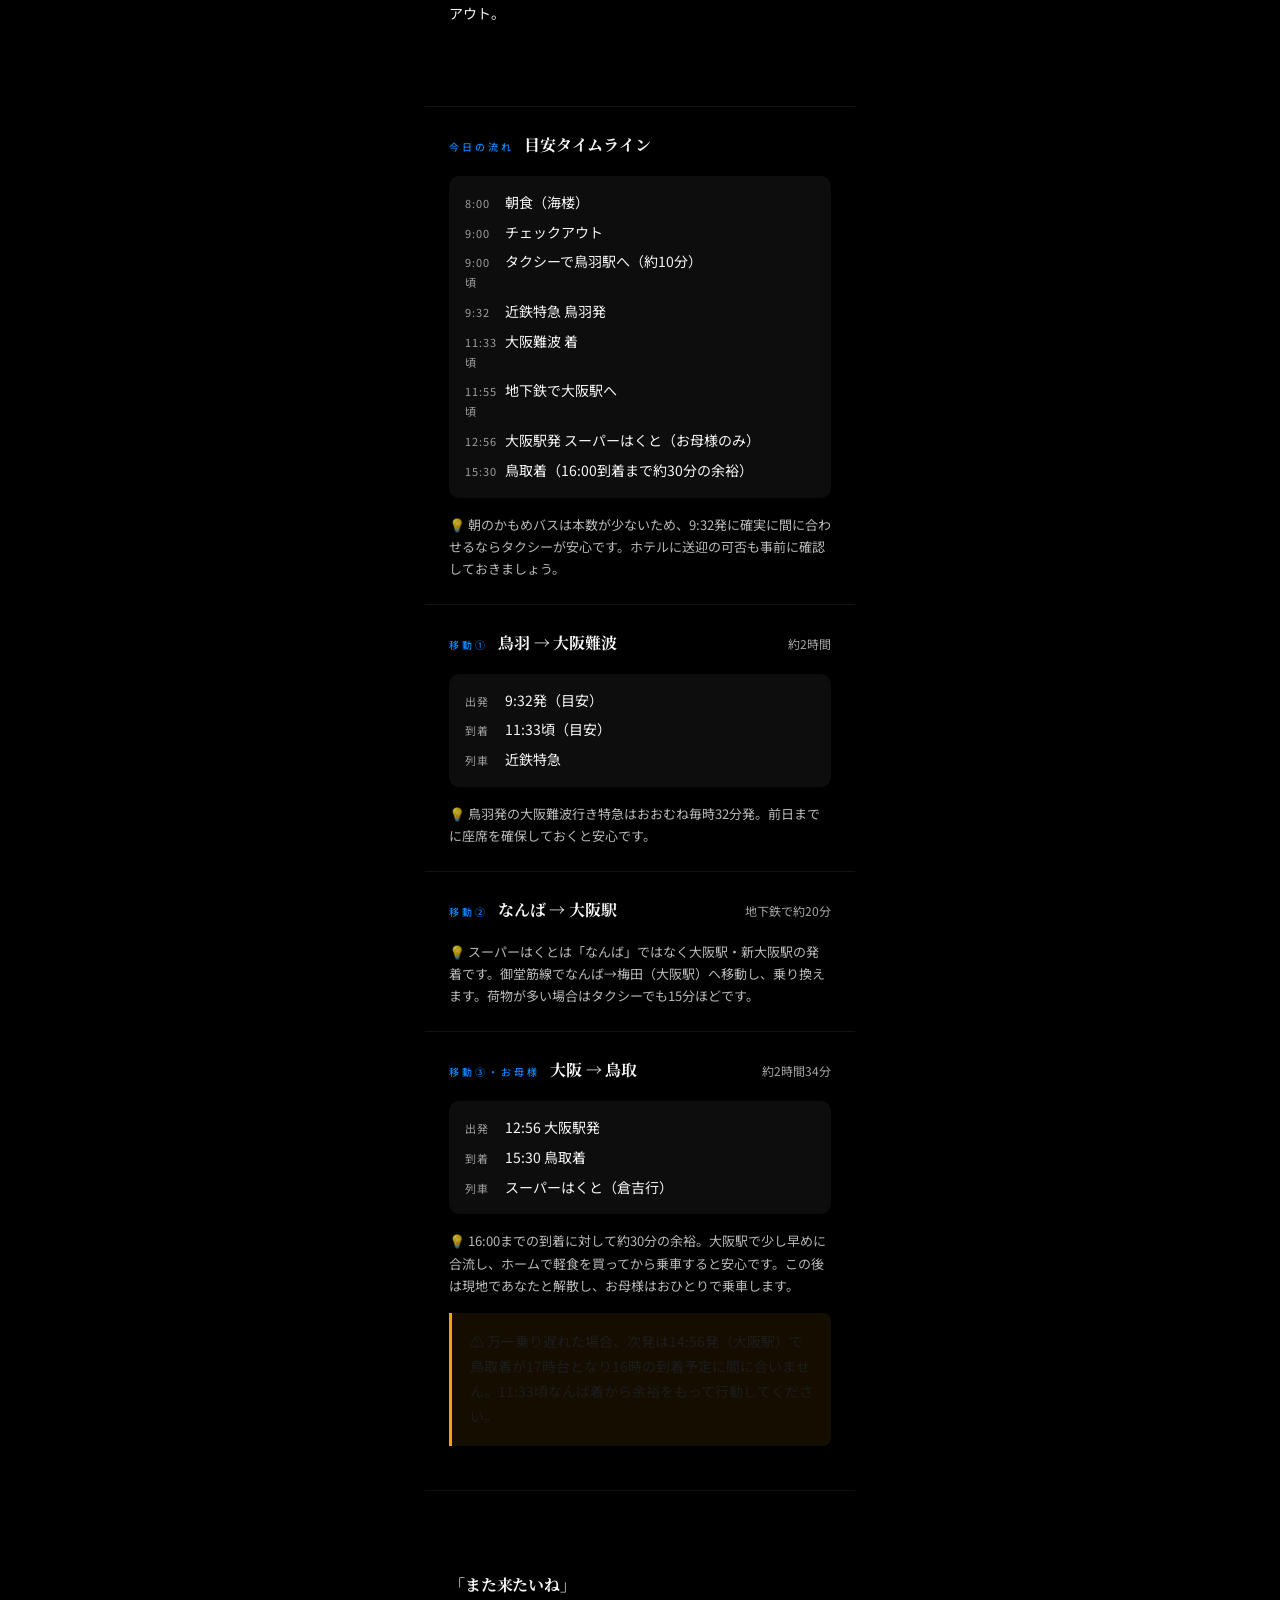
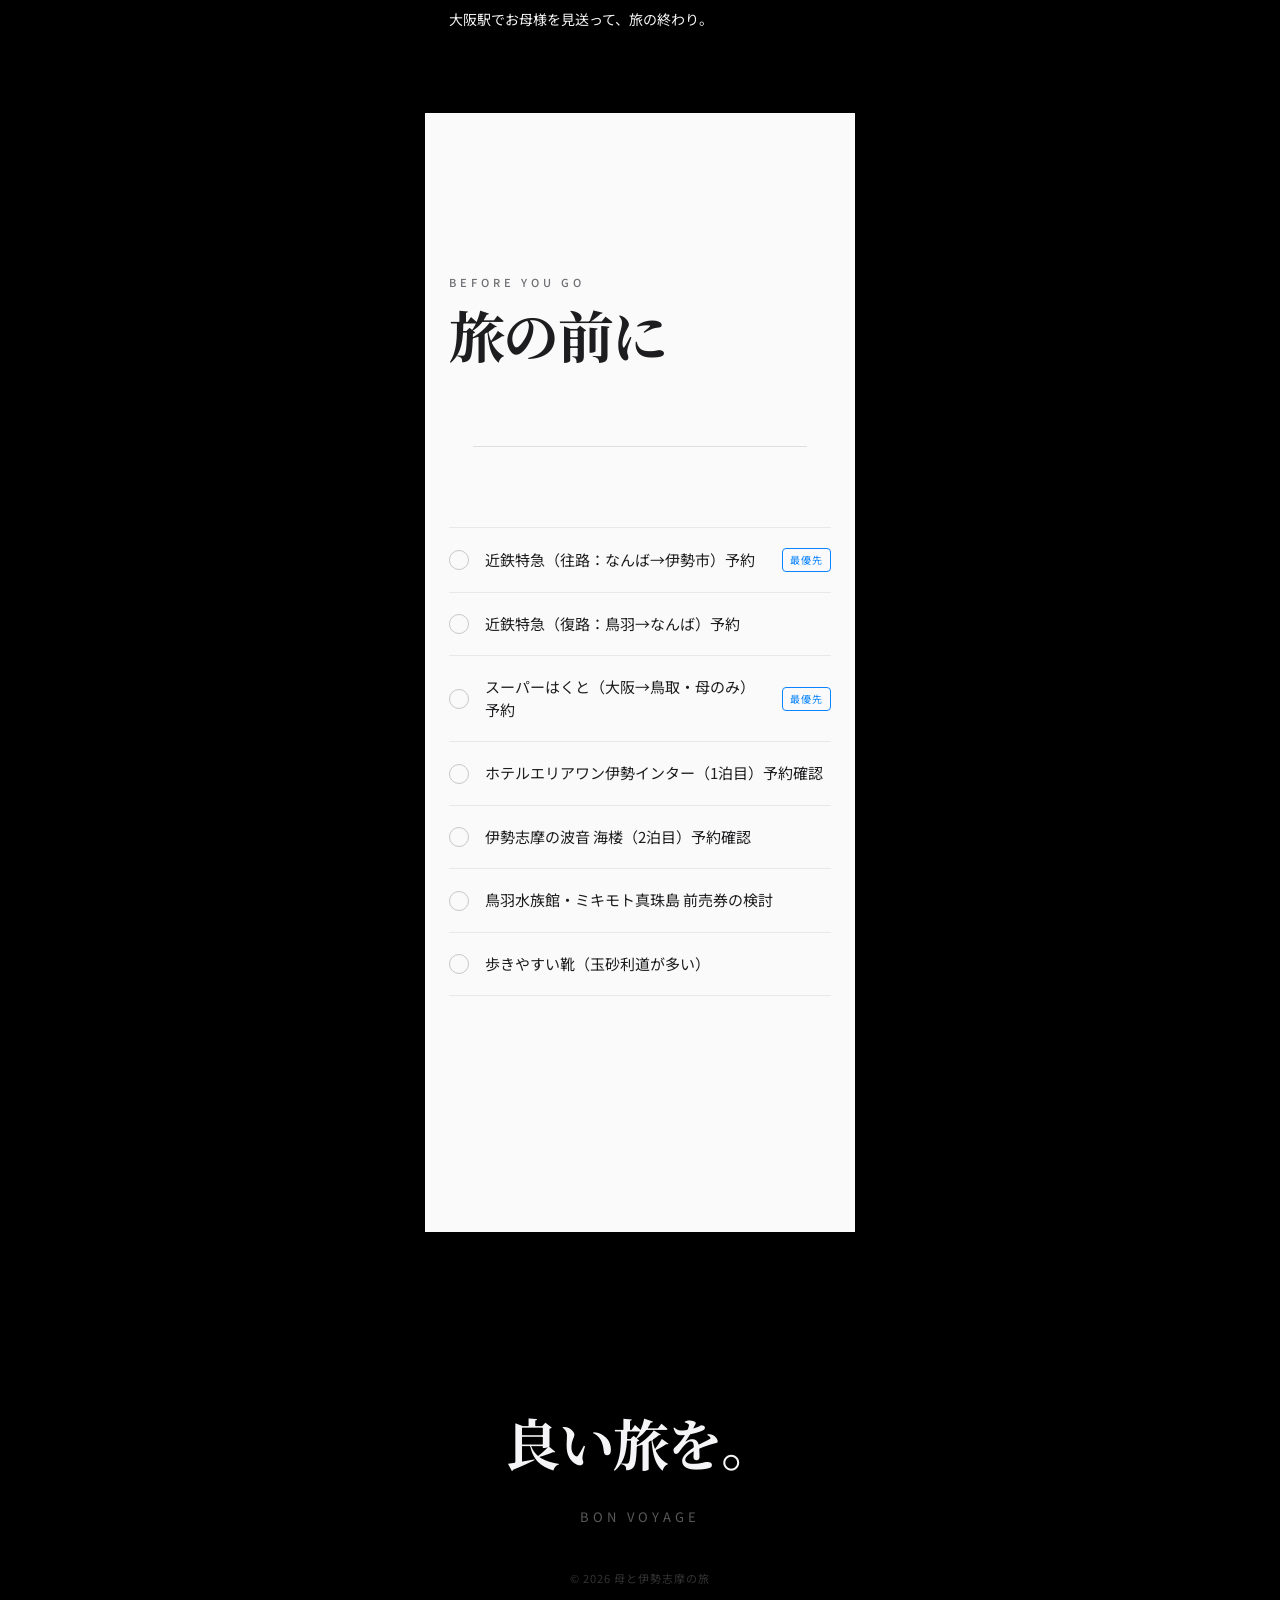
==== commit d7aefc87: "海楼のチェックイン18時は締切であり開始時刻ではないことを明記 18:00までに必ずチェックインする必要があるため、16:30発かもめバスの 利用を最優先とし、18時台の便には頼らない方針に文言を修正" ====
--- a/ise-tabi/index.html
+++ b/ise-tabi/index.html
@@ -207,10 +207,10 @@
           <div class="mg-item"><span class="mg-k">15:15頃</span><span class="mg-v">ミキモト真珠島（45分〜1時間ほどに調整）</span></div>
           <div class="mg-item"><span class="mg-k">16:15頃</span><span class="mg-v">鳥羽駅へ戻る（徒歩約10分）</span></div>
           <div class="mg-item"><span class="mg-k">16:30</span><span class="mg-v">かもめバス 鳥羽駅発 → 16:55 藤田緑の村苑着</span></div>
-          <div class="mg-item"><span class="mg-k">16:55〜18:00</span><span class="mg-v">海楼周辺で時間調整・チェックイン待ち</span></div>
+          <div class="mg-item"><span class="mg-k">16:55〜</span><span class="mg-v">海楼へ徒歩3分・チェックイン（18:00締切に余裕）</span></div>
         </div>
         <div class="warn-box">
-          <p>⚠️ 海楼の最寄りバス停は「安楽島」ではなく<strong>「藤田緑の村苑」（徒歩3分）</strong>。鳥羽市公式のかもめバス時刻表（令和8年9月1日改正版、②小浜〜ウィスタリアン線）で確認したところ、鳥羽駅<strong>16:30発 → 藤田緑の村苑16:55着</strong>の便があります。18:00チェックインまで少し早めの到着になりますが、この日は水族館・真珠島を余裕をもって切り上げてこの便に乗り、海楼周辺やロビーで少し時間調整するのが確実です。18時台にもう1本あるはずなので、正確な発車時刻が分かれば教えてください（現状は目安として16:30発を軸にしています）。</p>
+          <p>⚠️ 海楼のチェックインは<strong>18:00が締切</strong>（開始時刻ではない）ため、遅い便に賭けるのは禁物です。最寄りバス停は「安楽島」ではなく<strong>「藤田緑の村苑」（徒歩3分）</strong>。鳥羽市公式のかもめバス時刻表（令和8年9月1日改正版、②小浜〜ウィスタリアン線）で確認した<strong>鳥羽駅16:30発 → 藤田緑の村苑16:55着</strong>の便に乗れば、18時締切まで1時間の余裕をもって到着できます。水族館・真珠島は少しコンパクトに切り上げてでも、この16:30発に乗ることを最優先にしてください。万一乗り遅れたら、その場でタクシー（鳥羽駅から約10分）に切り替えて締切に間に合わせましょう。</p>
         </div>
       </div>
     </div>
@@ -468,7 +468,7 @@
     <div class="stay-block stay-light">
       <p class="stay-title fade-in">伊勢志摩の波音 海楼</p>
       <p class="stay-desc fade-in" style="transition-delay:.1s">三重県鳥羽市安楽島町1075-40。鳥羽湾を望む高台の宿。最寄りバス停「藤田緑の村苑」から徒歩3分（または鳥羽駅からタクシー）。</p>
-      <p class="stay-desc fade-in" style="transition-delay:.15s">💡 チェックインは18:00。かもめバスは鳥羽駅16:30発→16:55藤田緑の村苑着（公式時刻表で確認済み）。少し早着になるので海楼周辺で時間調整を。</p>
+      <p class="stay-desc fade-in" style="transition-delay:.15s">💡 チェックインは18:00が締切。かもめバスは鳥羽駅16:30発→16:55藤田緑の村苑着（公式時刻表で確認済み）に乗れば余裕あり。これより遅い便は使えないので要注意。</p>
     </div>
 
   </section>
